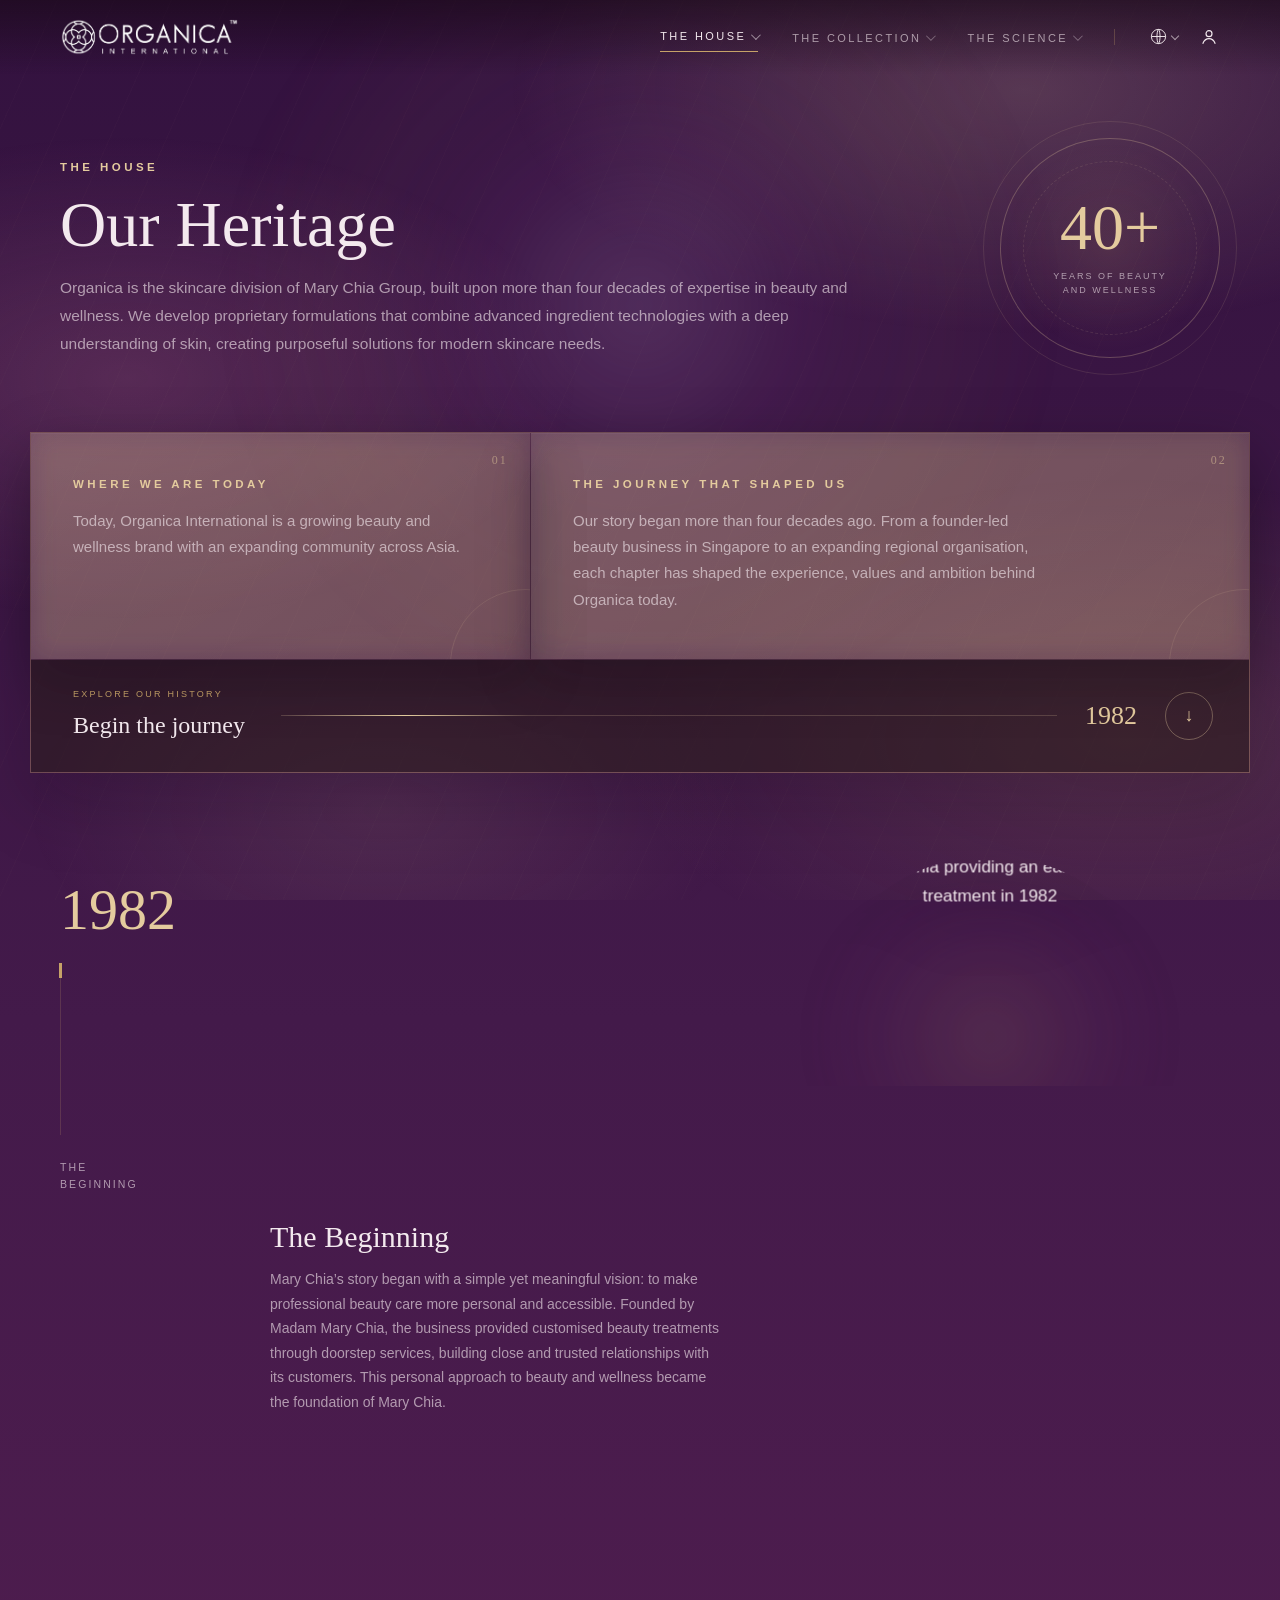
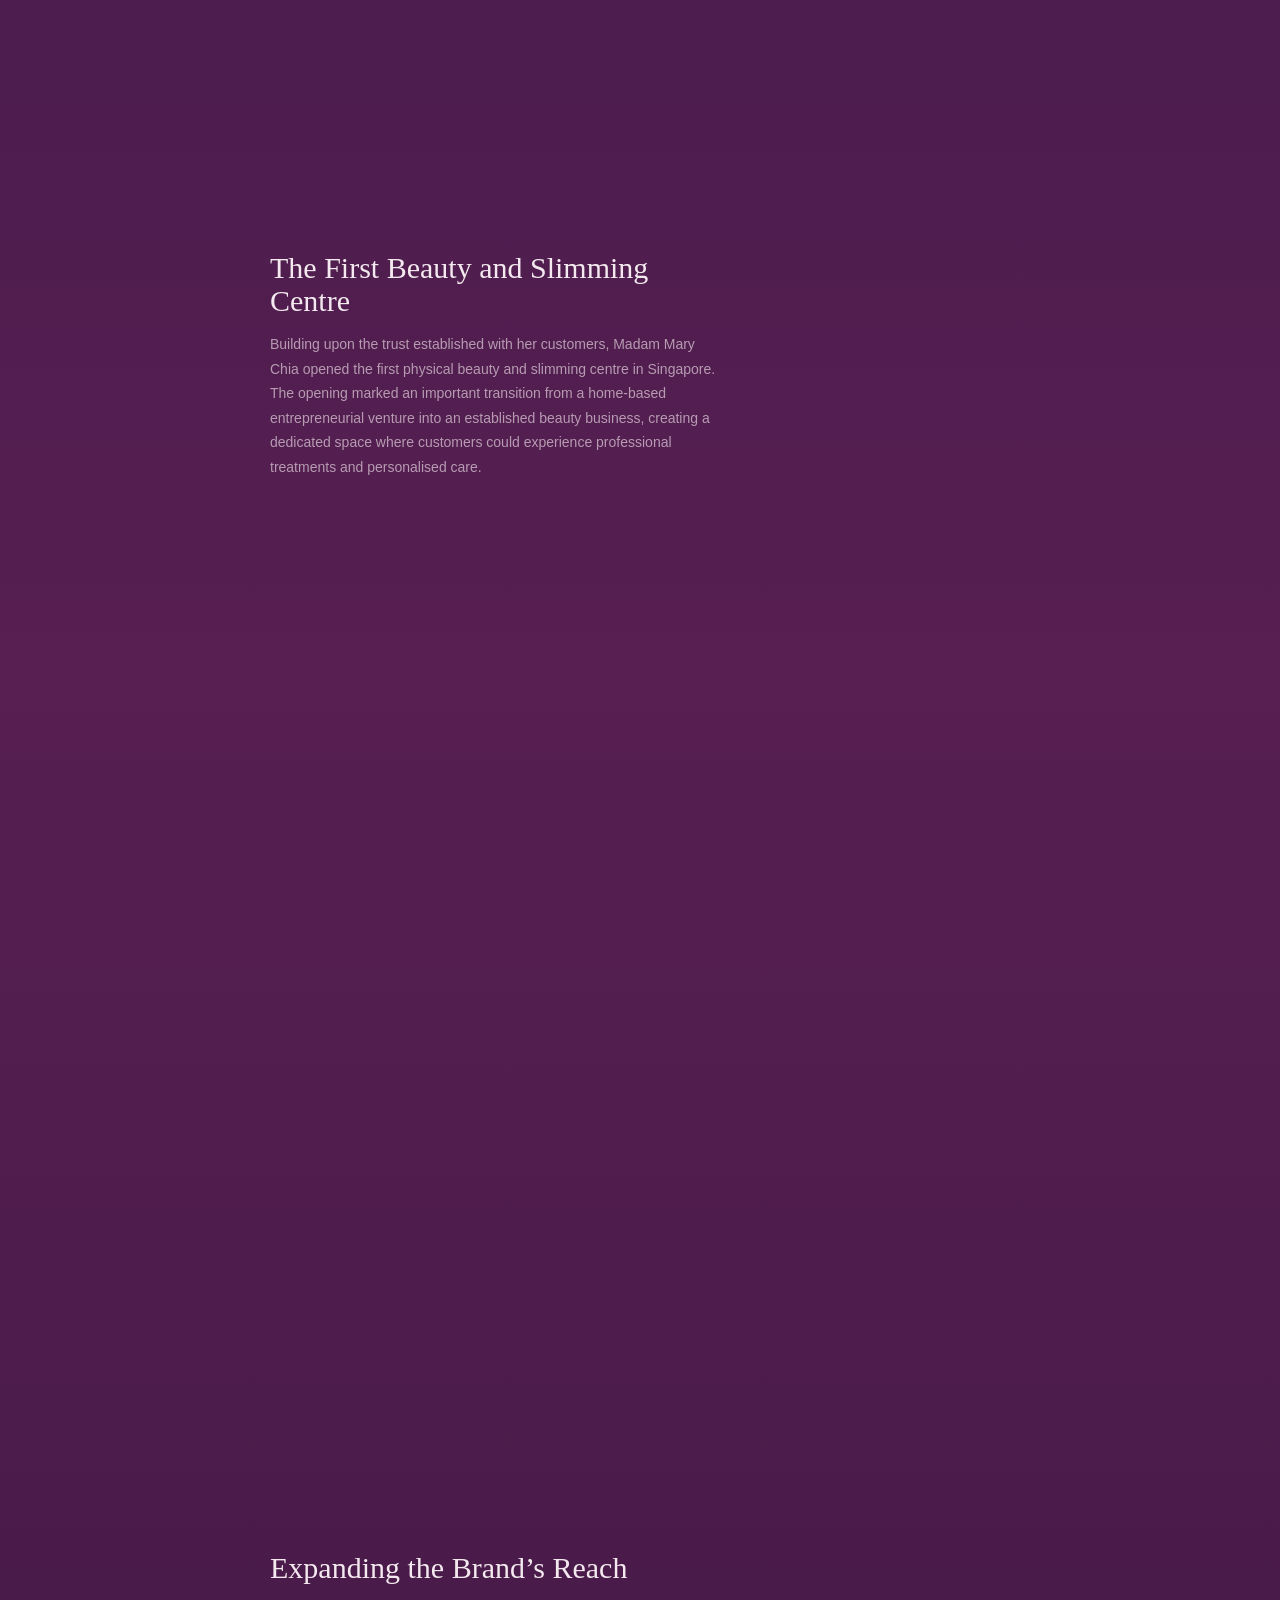
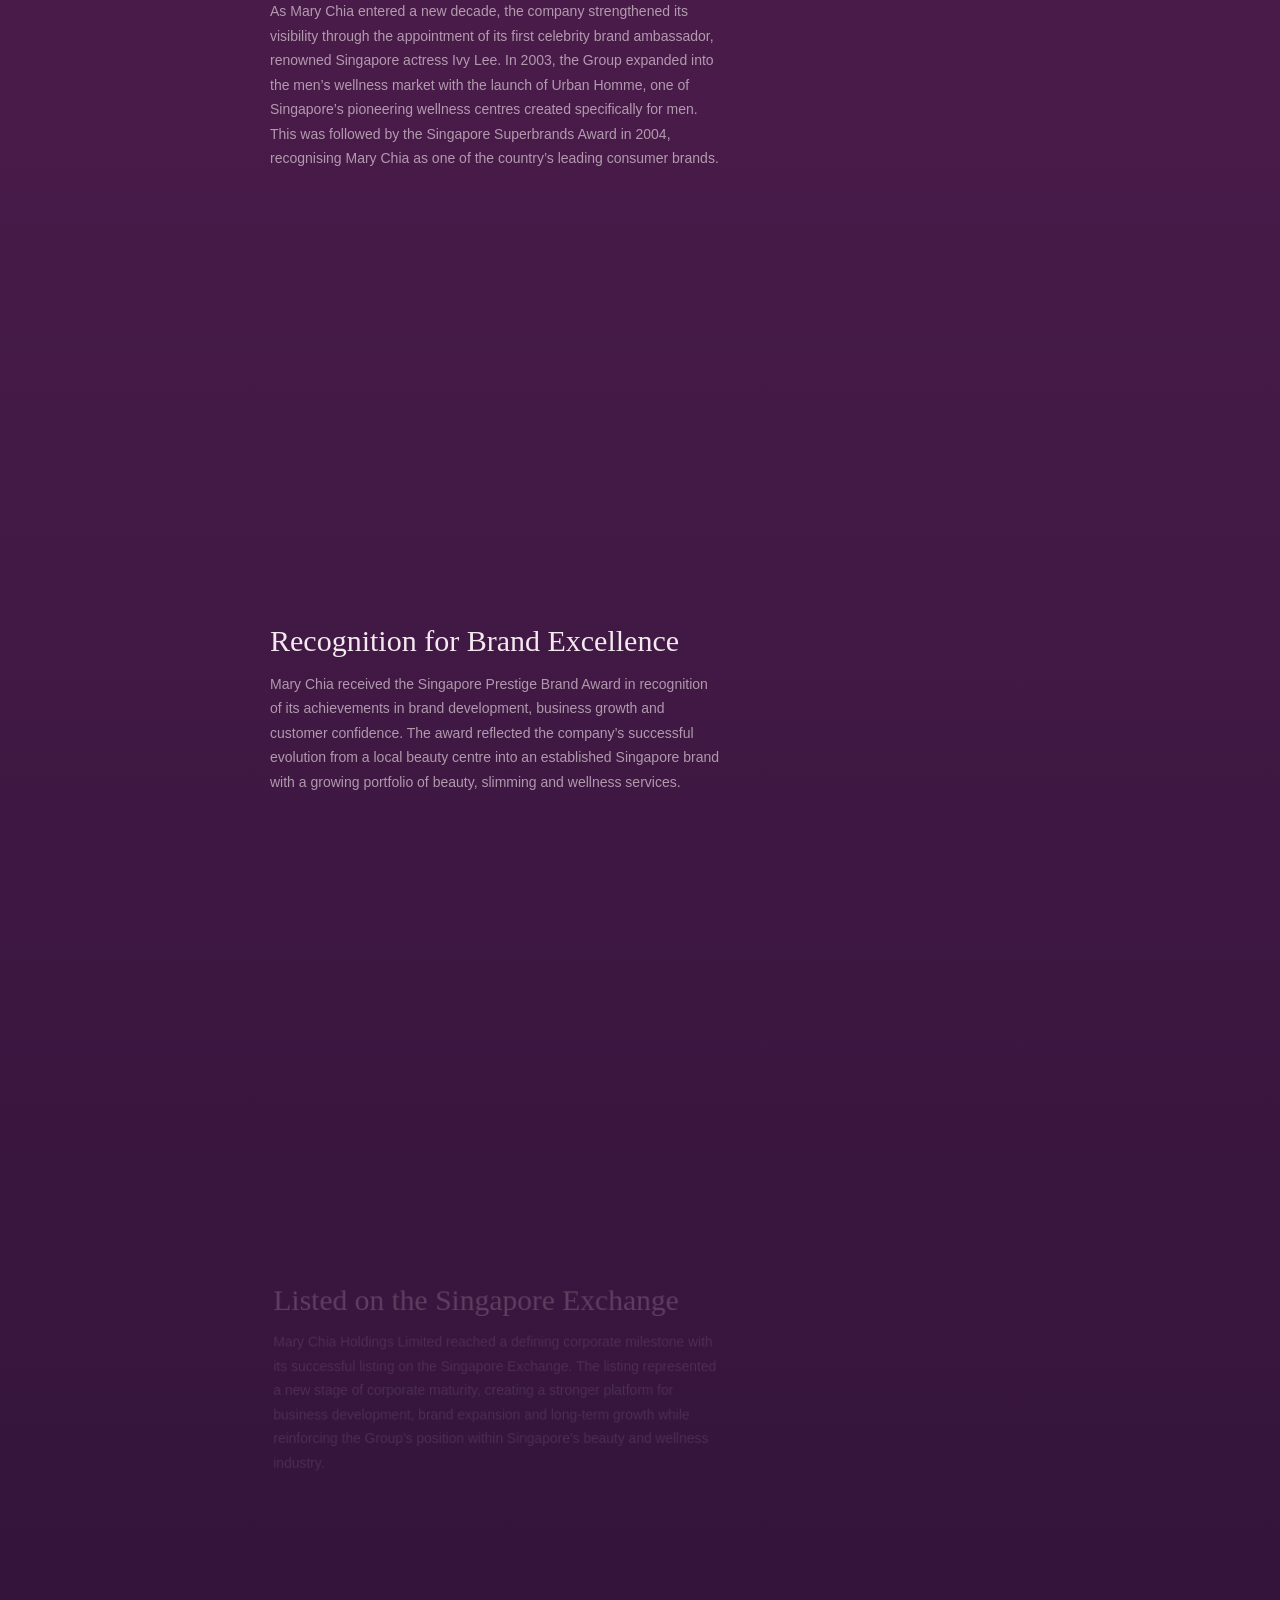
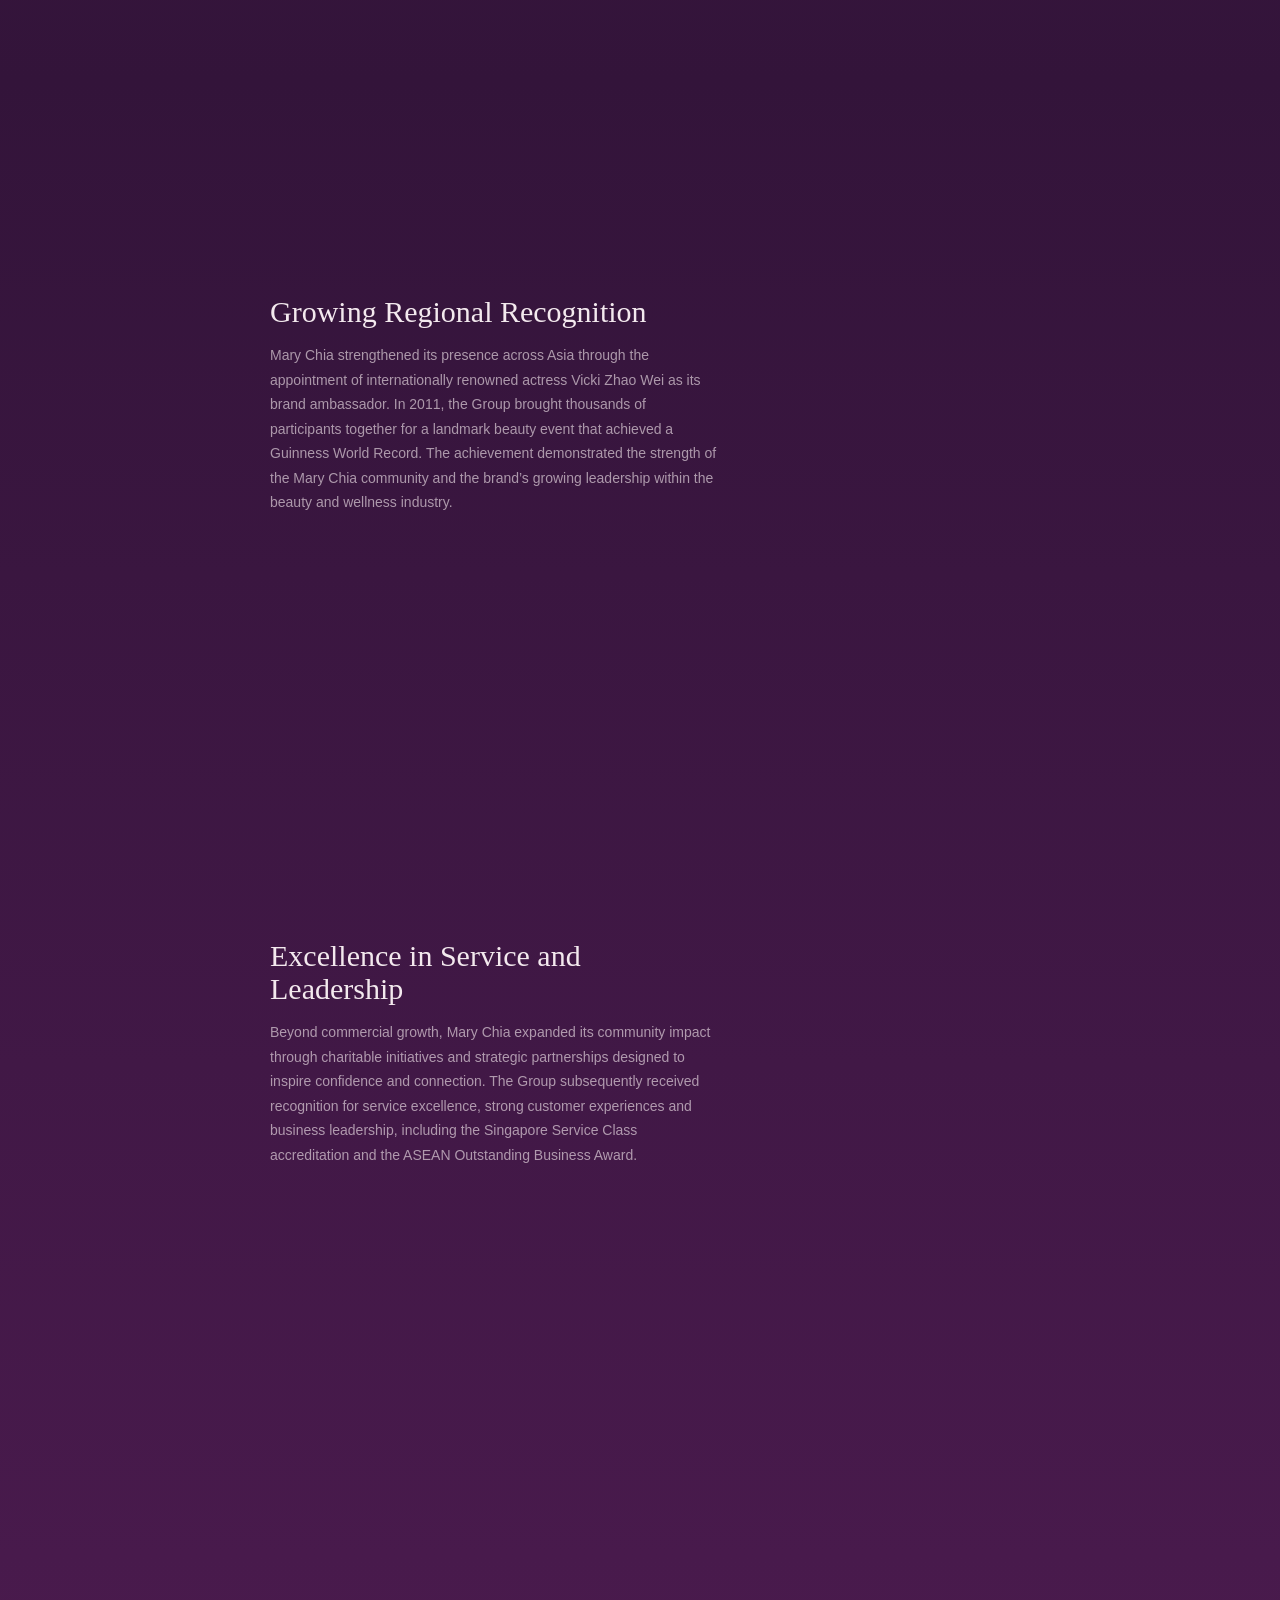
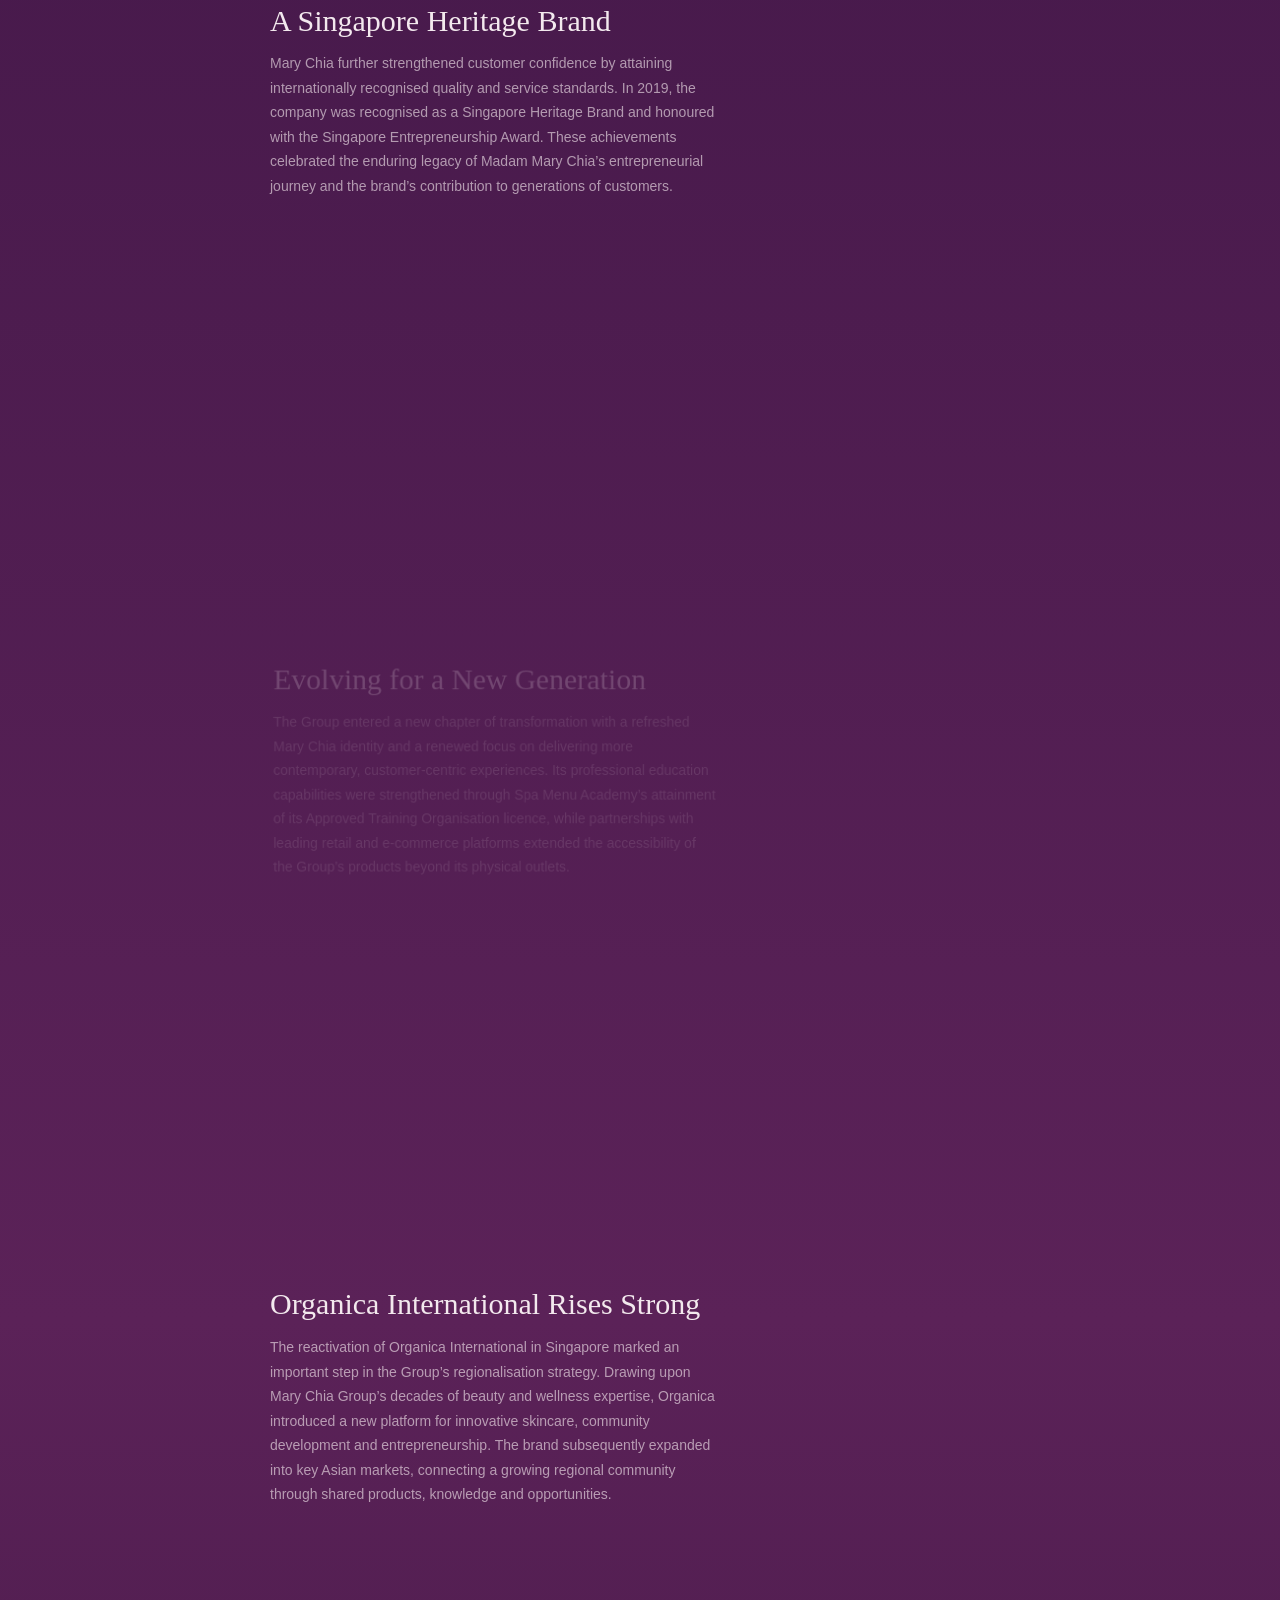
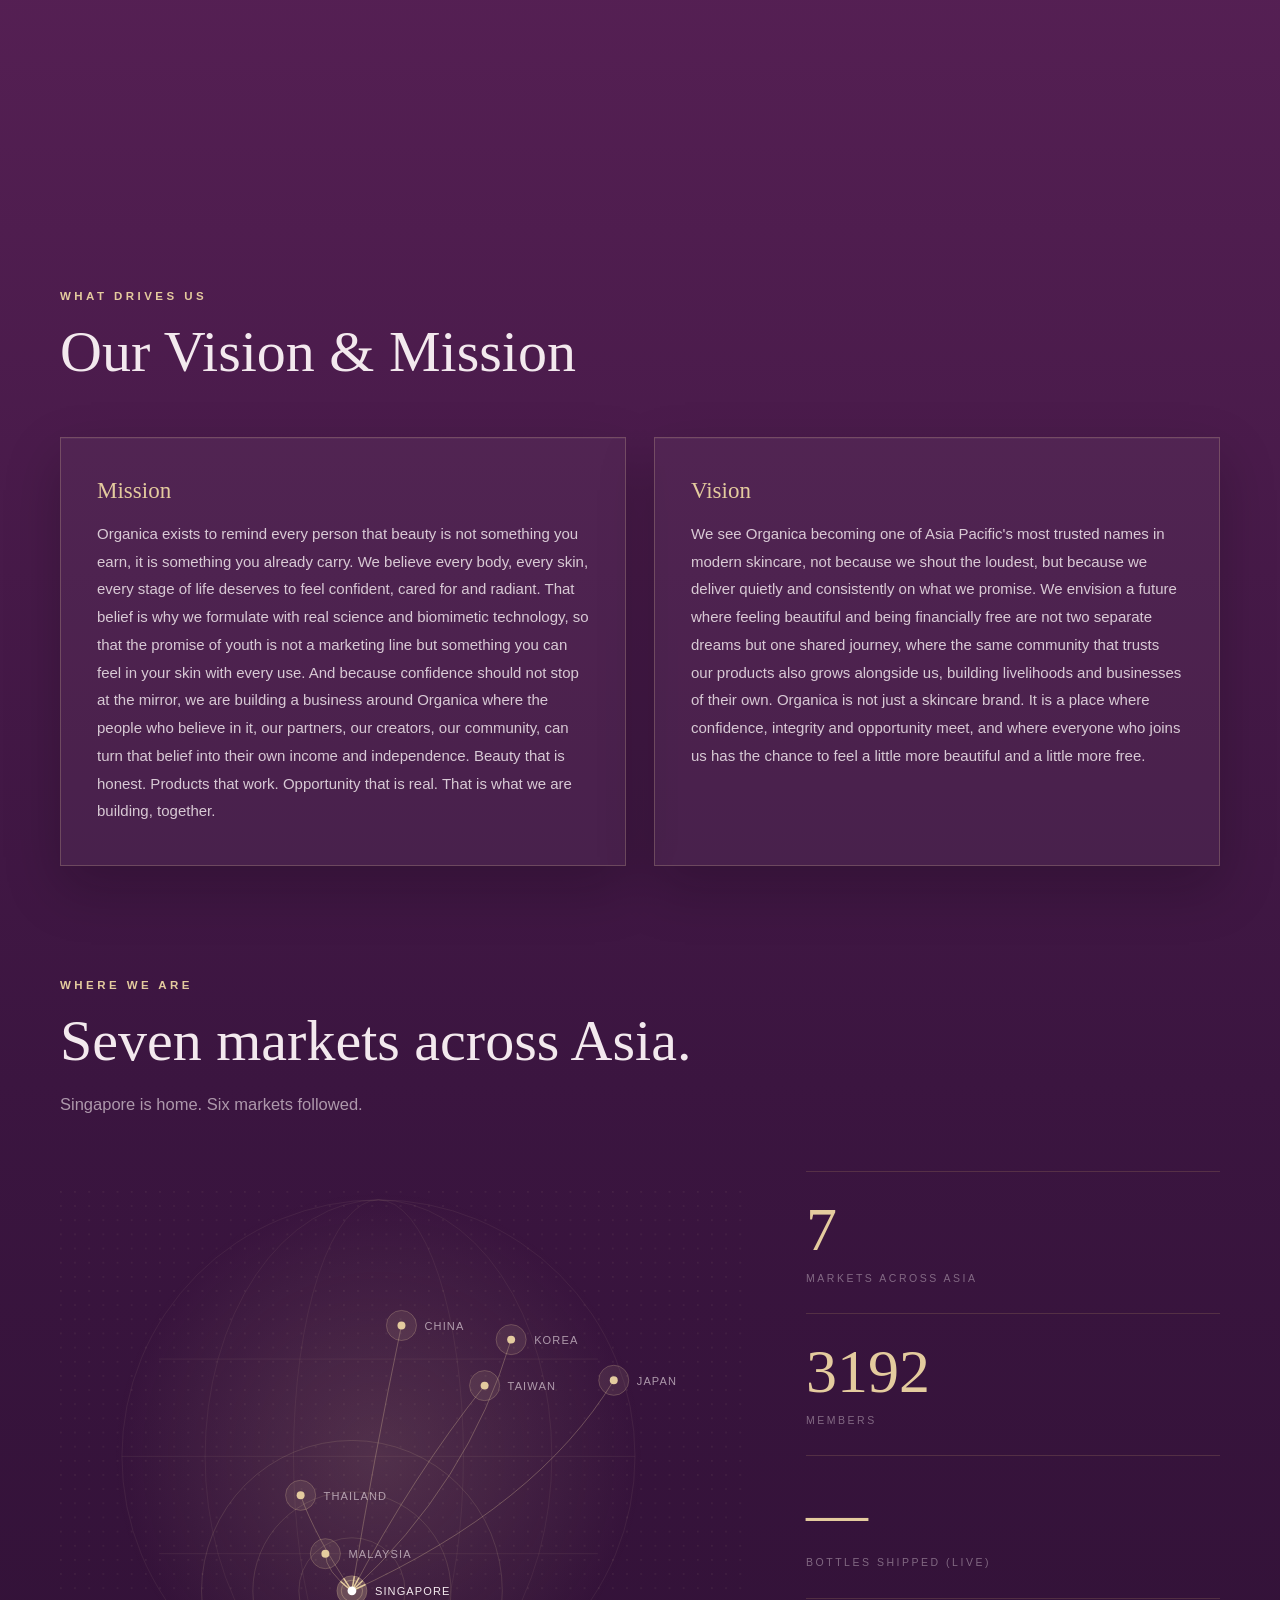
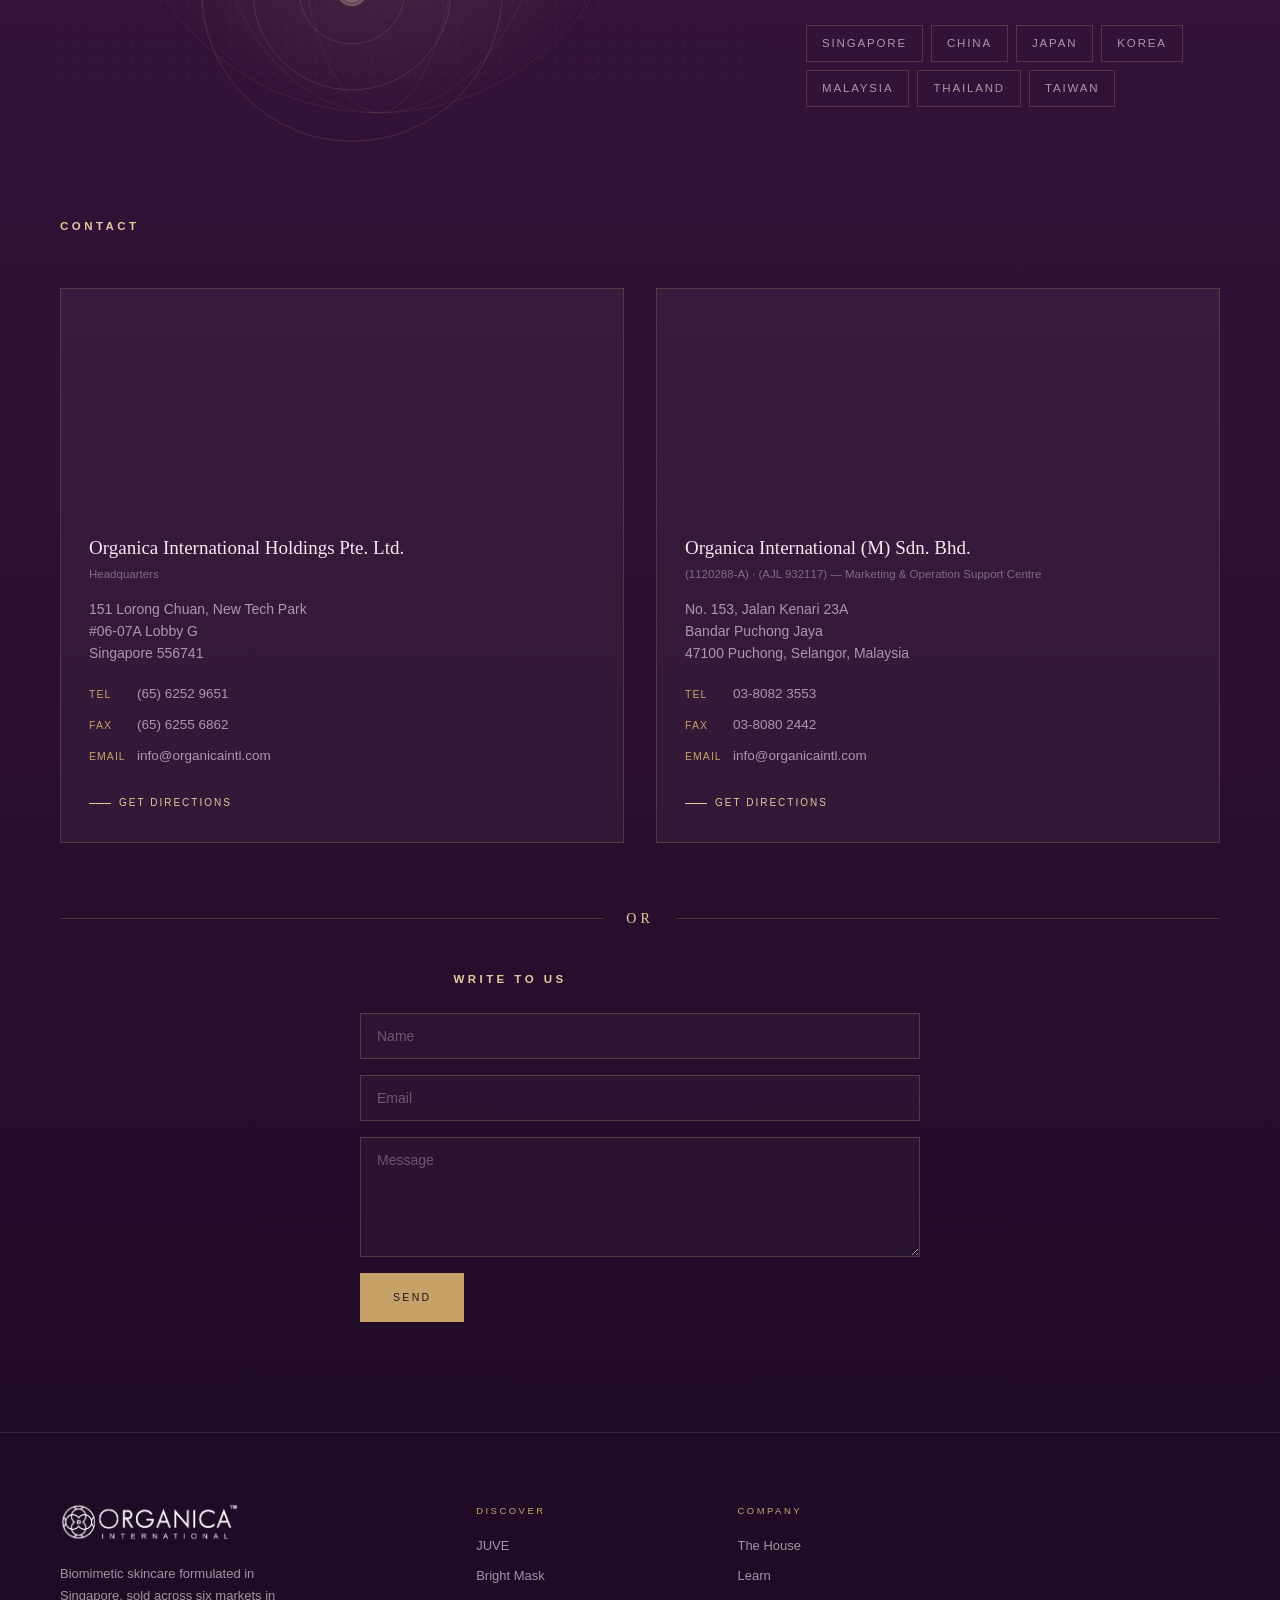
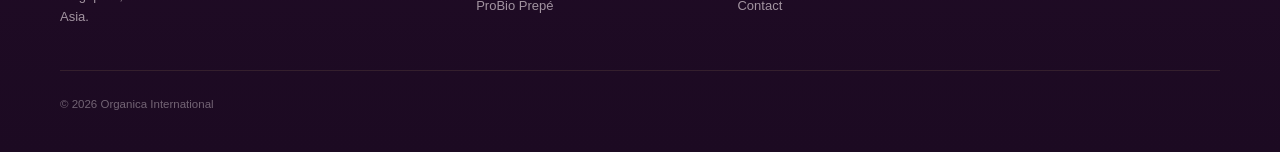
==== house.html @ f06ba0b5 "update" ====
<!DOCTYPE html>
<html lang="en">
<head>
<meta charset="utf-8">
<meta name="viewport" content="width=device-width, initial-scale=1">
<title>The House — Organica International</title>
<link rel="stylesheet" href="assets/css/style.css?v=28">
</head>
<body class="house-page">
<header id="hdr">
  <div class="wrap nav">
    <a class="mark" href="index.html"><img src="assets/images/brand/logo.png" alt="Organica International"></a>
    <div class="navright">
      <div class="navlink">
        <a href="index.html" class="active" data-i="nav_house">The House<span class="car"></span></a>
        <div class="navdrop">
          <a href="house.html#story" data-i="d_story">Our Story</a>
          <a href="house.html#contact" data-i="d_contact">Contact</a>
        </div>
      </div>
      <div class="navlink">
        <a href="shop.html" data-i="nav_collection">The Collection<span class="car"></span></a>
        <div class="navdrop">
          <a href="product-juve.html">JUVE</a>
          <a href="product-mask.html">Bright Mask</a>
          <a href="product-prepe.html">ProBio Prepé</a>
        </div>
      </div>
      <div class="navlink">
        <a href="learn.html" data-i="nav_science">The Science<span class="car"></span></a>
        <div class="navdrop">
          <a href="learn.html#blog" data-i="d_blog">Blog Posts</a>
          <a href="learn.html#videos" data-i="d_videos">Videos</a>
        </div>
      </div>
      <span class="navsep"></span>
      <div class="navicons">
        <div class="lang" id="lang">
          <button class="lang-btn" onclick="event.stopPropagation();document.getElementById('lang').classList.toggle('open')" aria-label="Language">
            <svg viewBox="0 0 24 24" width="19" height="19" stroke="currentColor" stroke-width="1.2" fill="none"><circle cx="12" cy="12" r="9"/><path d="M3 12h18M12 3c2.6 2.7 2.6 15.3 0 18M12 3c-2.6 2.7-2.6 15.3 0 18"/></svg>
            <span class="car"></span>
          </button>
          <div class="langmenu">
            <button onclick="setLang('en')" data-l="en">English</button>
            <button onclick="setLang('zh')" data-l="zh">中文</button>
            <button onclick="setLang('th')" data-l="th">ไทย</button>
            <button onclick="setLang('ko')" data-l="ko">한국어</button>
            <button onclick="setLang('ja')" data-l="ja">日本語</button>
          </div>
        </div>
        <button class="icon-btn" onclick="openAcct('signin')" aria-label="Account" data-i-title="nav_account">
          <svg viewBox="0 0 24 24"><circle cx="12" cy="8" r="3.6"/><path d="M4.5 20c1.6-4 5-6 7.5-6s5.9 2 7.5 6"/></svg>
        </button>
        <button class="burger" onclick="document.getElementById('drawer').classList.toggle('open')" aria-label="Menu"><i></i><i></i><i></i></button>
      </div>
    </div>
  </div>
</header>

<nav class="drawer" id="drawer" onclick="this.classList.remove('open')">
  <a href="index.html" data-i="nav_house">The House</a>
  <a href="shop.html" data-i="nav_collection">The Collection</a>
  <a class="drawer-sub" href="product-juve.html">JUVE</a>
  <a class="drawer-sub" href="product-mask.html">Bright Mask</a>
  <a class="drawer-sub" href="product-prepe.html">ProBio Prepé</a>
  <a href="learn.html" data-i="nav_science">The Science</a>
</nav>

<main>
<section class="pagehero"><div class="wrap">
  <div class="heritage-hero-copy">
    <p class="eyebrow" data-i="house_eyebrow">The House</p>
    <h1>Our Heritage</h1>
    <p class="lede">Organica is the skincare division of Mary Chia Group, built upon more than four decades of expertise in beauty and wellness. We develop proprietary formulations that combine advanced ingredient technologies with a deep understanding of skin, creating purposeful solutions for modern skincare needs.</p>
  </div>
  <div class="heritage-mark" aria-hidden="true"><strong>40+</strong><span>Years of beauty<br>and wellness</span></div>
</div></section>

<section class="storyline sci-anchor" id="story">
<div class="wrap heritage-intro">
  <div class="heritage-summary heritage-summary-now">
    <span class="heritage-summary-n">01</span>
    <p class="eyebrow">Where We Are Today</p>
    <p>Today, Organica International is a growing beauty and wellness brand with an expanding community across Asia.</p>
  </div>
  <div class="heritage-summary heritage-summary-story">
    <span class="heritage-summary-n">02</span>
    <p class="eyebrow">The Journey That Shaped Us</p>
    <p>Our story began more than four decades ago. From a founder-led beauty business in Singapore to an expanding regional organisation, each chapter has shaped the experience, values and ambition behind Organica today.</p>
  </div>
  <a class="heritage-enter" href="#heritage-timeline" aria-label="Begin the Organica heritage timeline">
    <span class="heritage-enter-copy"><small>Explore our history</small><strong>Begin the journey</strong></span>
    <span class="heritage-enter-track" aria-hidden="true"><i></i></span>
    <span class="heritage-enter-year">1982</span>
    <span class="heritage-enter-arrow" aria-hidden="true">&#8595;</span>
  </a>
</div>
<div class="wrap storyline-grid" id="heritage-timeline">
  <div class="storyline-sticky">
    <p class="sl-year" id="sl-year">1982</p>
    <div class="sl-track"><div class="sl-progress" id="sl-progress"></div></div>
    <p class="sl-label" id="sl-label">The Beginning</p>
  </div>

  <div class="storyline-feed">
    <article class="sl-item" data-year="1982">
      <p class="sl-y-mobile">1982</p>
      <h3>The Beginning</h3>
      <p>Mary Chia’s story began with a simple yet meaningful vision: to make professional beauty care more personal and accessible. Founded by Madam Mary Chia, the business provided customised beauty treatments through doorstep services, building close and trusted relationships with its customers. This personal approach to beauty and wellness became the foundation of Mary Chia.</p>
    </article>

    <article class="sl-item" data-year="1989">
      <p class="sl-y-mobile">1989</p>
      <h3>The First Beauty and Slimming Centre</h3>
      <p>Building upon the trust established with her customers, Madam Mary Chia opened the first physical beauty and slimming centre in Singapore. The opening marked an important transition from a home-based entrepreneurial venture into an established beauty business, creating a dedicated space where customers could experience professional treatments and personalised care.</p>
    </article>

    <article class="sl-item" data-year="1994">
      <p class="sl-y-mobile">1994</p>
      <h3>Official Incorporation</h3>
      <p>Mary Chia Beauty &amp; Slimming began formally incorporating in Singapore, providing the business with a stronger corporate foundation for its next stage of development. This milestone marked the evolution of Mary Chia from a founder-led beauty centre into a professionally managed beauty and wellness company with the structure and ambition to grow.</p>
    </article>

    <article class="sl-item" data-year="2001–2004">
      <p class="sl-y-mobile">2001–2004</p>
      <h3>Expanding the Brand’s Reach</h3>
      <p>As Mary Chia entered a new decade, the company strengthened its visibility through the appointment of its first celebrity brand ambassador, renowned Singapore actress Ivy Lee. In 2003, the Group expanded into the men’s wellness market with the launch of Urban Homme, one of Singapore’s pioneering wellness centres created specifically for men. This was followed by the Singapore Superbrands Award in 2004, recognising Mary Chia as one of the country’s leading consumer brands.</p>
    </article>

    <article class="sl-item" data-year="2007">
      <p class="sl-y-mobile">2007</p>
      <h3>Recognition for Brand Excellence</h3>
      <p>Mary Chia received the Singapore Prestige Brand Award in recognition of its achievements in brand development, business growth and customer confidence. The award reflected the company’s successful evolution from a local beauty centre into an established Singapore brand with a growing portfolio of beauty, slimming and wellness services.</p>
    </article>

    <article class="sl-item" data-year="2009">
      <p class="sl-y-mobile">2009</p>
      <h3>Listed on the Singapore Exchange</h3>
      <p>Mary Chia Holdings Limited reached a defining corporate milestone with its successful listing on the Singapore Exchange. The listing represented a new stage of corporate maturity, creating a stronger platform for business development, brand expansion and long-term growth while reinforcing the Group’s position within Singapore’s beauty and wellness industry.</p>
    </article>

    <article class="sl-item" data-year="2010–2011">
      <p class="sl-y-mobile">2010–2011</p>
      <h3>Growing Regional Recognition</h3>
      <p>Mary Chia strengthened its presence across Asia through the appointment of internationally renowned actress Vicki Zhao Wei as its brand ambassador. In 2011, the Group brought thousands of participants together for a landmark beauty event that achieved a Guinness World Record. The achievement demonstrated the strength of the Mary Chia community and the brand’s growing leadership within the beauty and wellness industry.</p>
    </article>

    <article class="sl-item" data-year="2013–2016">
      <p class="sl-y-mobile">2013–2016</p>
      <h3>Excellence in Service and Leadership</h3>
      <p>Beyond commercial growth, Mary Chia expanded its community impact through charitable initiatives and strategic partnerships designed to inspire confidence and connection. The Group subsequently received recognition for service excellence, strong customer experiences and business leadership, including the Singapore Service Class accreditation and the ASEAN Outstanding Business Award.</p>
    </article>

    <article class="sl-item" data-year="2018–2019">
      <p class="sl-y-mobile">2018–2019</p>
      <h3>A Singapore Heritage Brand</h3>
      <p>Mary Chia further strengthened customer confidence by attaining internationally recognised quality and service standards. In 2019, the company was recognised as a Singapore Heritage Brand and honoured with the Singapore Entrepreneurship Award. These achievements celebrated the enduring legacy of Madam Mary Chia’s entrepreneurial journey and the brand’s contribution to generations of customers.</p>
    </article>

    <article class="sl-item" data-year="2020–2022">
      <p class="sl-y-mobile">2020–2022</p>
      <h3>Evolving for a New Generation</h3>
      <p>The Group entered a new chapter of transformation with a refreshed Mary Chia identity and a renewed focus on delivering more contemporary, customer-centric experiences. Its professional education capabilities were strengthened through Spa Menu Academy’s attainment of its Approved Training Organisation licence, while partnerships with leading retail and e-commerce platforms extended the accessibility of the Group’s products beyond its physical outlets.</p>
    </article>

    <article class="sl-item" data-year="2024–2026">
      <p class="sl-y-mobile">2024–2026</p>
      <h3>Organica International Rises Strong</h3>
      <p>The reactivation of Organica International in Singapore marked an important step in the Group’s regionalisation strategy. Drawing upon Mary Chia Group’s decades of beauty and wellness expertise, Organica introduced a new platform for innovative skincare, community development and entrepreneurship. The brand subsequently expanded into key Asian markets, connecting a growing regional community through shared products, knowledge and opportunities.</p>
    </article>
  </div>

  <div class="storyline-media">
    <div class="sl-media-item sl-media-photo sl-media-heritage on" data-year="1982"><img class="mi" src="assets/images/Our%20heritage%20image%20/1982%20%E2%80%94%20The%20Beginning.png" alt="Mary Chia providing an early beauty treatment in 1982"></div>
    <div class="sl-media-item sl-media-photo sl-media-heritage" data-year="1989"><img class="mi" src="assets/images/Our%20heritage%20image%20/1989%20%E2%80%94%20The%20First%20Beauty%20and%20Slimming%20Centre.png" alt="The first Mary Chia beauty and slimming centre in 1989"></div>
    <div class="sl-media-item sl-media-photo sl-media-heritage" data-year="1994"><img class="mi" src="assets/images/Our%20heritage%20image%20/1994%20%E2%80%94%20Official%20Incorporation.png" alt="Mary Chia team at the time of official incorporation in 1994"></div>
    <div class="sl-media-item sl-media-photo sl-media-heritage" data-year="2001–2004"><img class="mi" src="assets/images/Our%20heritage%20image%20/2001%E2%80%932004%20%E2%80%94%20Expanding%20the%20Brand%E2%80%99s%20Reach.png" alt="Mary Chia expanding its brand reach from 2001 to 2004"></div>
    <div class="sl-media-item sl-media-photo sl-media-heritage" data-year="2007"><img class="mi" src="assets/images/Our%20heritage%20image%20/2007%20%E2%80%94%20Recognition%20for%20Brand%20Excellence.png" alt="Mary Chia receiving recognition for brand excellence in 2007"></div>
    <div class="sl-media-item sl-media-photo sl-media-heritage" data-year="2009"><img class="mi" src="assets/images/Our%20heritage%20image%20/2009%20%E2%80%94%20Listed%20on%20the%20Singapore%20Exchange.png" alt="Mary Chia Holdings listing ceremony on the Singapore Exchange in 2009"></div>
    <div class="sl-media-item sl-media-photo sl-media-heritage" data-year="2010–2011"><img class="mi" src="assets/images/Our%20heritage%20image%20/2010%E2%80%932011%20%E2%80%94%20Growing%20Regional%20Recognition.png" alt="Mary Chia growing its regional recognition from 2010 to 2011"></div>
    <div class="sl-media-item sl-media-photo sl-media-heritage" data-year="2013–2016"><img class="mi" src="assets/images/Our%20heritage%20image%20/2013%E2%80%932016%20%E2%80%94%20Excellence%20in%20Service%20and%20Leadership.png" alt="Mary Chia recognised for service and leadership from 2013 to 2016"></div>
    <div class="sl-media-item sl-media-photo sl-media-heritage" data-year="2018–2019"><img class="mi" src="assets/images/Our%20heritage%20image%20/2018%E2%80%932019%20%E2%80%94%20A%20Singapore%20Heritage%20Brand.png" alt="Singapore Prestige Brand Award recognition from 2018 to 2019"></div>
    <div class="sl-media-item sl-media-photo sl-media-heritage" data-year="2020–2022"><img class="mi" src="assets/images/Our%20heritage%20image%20/2020%E2%80%932022%20%E2%80%94%20Evolving%20for%20a%20New%20Generation.png" alt="Refreshed Mary Chia identity from 2020 to 2022"></div>
    <div class="sl-media-item sl-media-photo sl-media-heritage" data-year="2024–2026"><img class="mi" src="assets/images/Our%20heritage%20image%20/2024%20-%202026%20%E2%80%94%20Organica%20International%20Rises%20Strong.png" alt="Organica International community from 2024 to 2026"></div>
  </div>
</div></section>

<section class="section" id="vision-mission" style="padding-top:0"><div class="wrap">
  <div class="shead">
    <p class="eyebrow" data-i="vm_eyebrow">What drives us</p>
    <h2 data-i="vm_h">Our Vision &amp; Mission</h2>
  </div>
  <div class="mvgrid">
    <div class="mv">
      <h3 data-i="mission_kk">Mission</h3>
      <p data-i="mission_p">Organica exists to remind every person that beauty is not something you earn, it is something you already carry. We believe every body, every skin, every stage of life deserves to feel confident, cared for and radiant. That belief is why we formulate with real science and biomimetic technology, so that the promise of youth is not a marketing line but something you can feel in your skin with every use. And because confidence should not stop at the mirror, we are building a business around Organica where the people who believe in it, our partners, our creators, our community, can turn that belief into their own income and independence. Beauty that is honest. Products that work. Opportunity that is real. That is what we are building, together.</p>
    </div>
    <div class="mv">
      <h3 data-i="vision_kk">Vision</h3>
      <p data-i="vision_p">We see Organica becoming one of Asia Pacific's most trusted names in modern skincare, not because we shout the loudest, but because we deliver quietly and consistently on what we promise. We envision a future where feeling beautiful and being financially free are not two separate dreams but one shared journey, where the same community that trusts our products also grows alongside us, building livelihoods and businesses of their own. Organica is not just a skincare brand. It is a place where confidence, integrity and opportunity meet, and where everyone who joins us has the chance to feel a little more beautiful and a little more free.</p>
    </div>
  </div>
</div></section>

<section class="section" style="padding-top:0"><div class="wrap">
  <div class="shead">
    <p class="eyebrow" data-i="where_eyebrow">Where we are</p>
    <h2 data-i="where_h">Seven markets across Asia.</h2>
    <p class="lede" data-i="where_p">Singapore is home. Six markets followed.</p>
  </div>

  <div class="mrow">
    <svg class="map" viewBox="0 0 780 560" role="img" aria-label="Organica markets across Asia">
      <defs>
        <radialGradient id="gl" cx=".5" cy=".5" r=".5"><stop offset="0" stop-color="rgba(228,203,158,.16)"/><stop offset="1" stop-color="rgba(228,203,158,0)"/></radialGradient>
        <pattern id="dg" width="16" height="16" patternUnits="userSpaceOnUse"><circle cx="1" cy="1" r=".9" fill="rgba(228,203,158,.1)"/></pattern>
      </defs>
      <circle cx="360" cy="300" r="300" fill="url(#gl)"/><rect width="780" height="560" fill="url(#dg)"/>
      <g class="mer"><ellipse cx="360" cy="300" rx="290" ry="290"/><ellipse cx="360" cy="300" rx="196" ry="290"/><ellipse cx="360" cy="300" rx="96" ry="290"/><path d="M70 300h580"/><path d="M112 190h496"/><path d="M112 410h496"/></g>
      <g class="halo"><circle cx="330" cy="452" r="60"/><circle cx="330" cy="452" r="112"/><circle cx="330" cy="452" r="170"/></g>

      <g class="rt">
        <path d="M330 452 Q 300 430 300 410"/>
        <path d="M330 452 Q 288 390 272 344"/>
        <path d="M330 452 Q 400 320 480 220"/>
        <path d="M330 452 Q 355 300 386 152"/>
        <path d="M330 452 Q 462 330 510 168"/>
        <path d="M330 452 Q 540 356 626 214"/>
      </g>
      <g class="sig">
        <path d="M330 452 Q 300 430 300 410"/>
        <path d="M330 452 Q 288 390 272 344" style="animation-delay:.75s"/>
        <path d="M330 452 Q 400 320 480 220" style="animation-delay:1.5s"/>
        <path d="M330 452 Q 355 300 386 152" style="animation-delay:2.25s"/>
        <path d="M330 452 Q 462 330 510 168" style="animation-delay:3s"/>
        <path d="M330 452 Q 540 356 626 214" style="animation-delay:3.75s"/>
      </g>

      <g class="nd hi" data-m="sg"><circle class="rg" cx="330" cy="452" r="12"/><circle class="plate" cx="330" cy="452" r="17"/><circle class="core" cx="330" cy="452" r="5"/><text x="356" y="457" data-i="m_sg">Singapore</text></g>
      <g class="nd" data-m="my"><circle class="rg" cx="300" cy="410" r="12"/><circle class="plate" cx="300" cy="410" r="17"/><circle class="core" cx="300" cy="410" r="4.5"/><text x="326" y="415" data-i="m_my">Malaysia</text></g>
      <g class="nd" data-m="th"><circle class="rg" cx="272" cy="344" r="12"/><circle class="plate" cx="272" cy="344" r="17"/><circle class="core" cx="272" cy="344" r="4.5"/><text x="298" y="349" data-i="m_th">Thailand</text></g>
      <g class="nd" data-m="tw"><circle class="rg" cx="480" cy="220" r="12"/><circle class="plate" cx="480" cy="220" r="17"/><circle class="core" cx="480" cy="220" r="4.5"/><text x="506" y="225" data-i="m_tw">Taiwan</text></g>
      <g class="nd" data-m="cn"><circle class="rg" cx="386" cy="152" r="12"/><circle class="plate" cx="386" cy="152" r="17"/><circle class="core" cx="386" cy="152" r="4.5"/><text x="412" y="157" data-i="m_cn">China</text></g>
      <g class="nd" data-m="kr"><circle class="rg" cx="510" cy="168" r="12"/><circle class="plate" cx="510" cy="168" r="17"/><circle class="core" cx="510" cy="168" r="4.5"/><text x="536" y="173" data-i="m_kr">Korea</text></g>
      <g class="nd" data-m="jp"><circle class="rg" cx="626" cy="214" r="12"/><circle class="plate" cx="626" cy="214" r="17"/><circle class="core" cx="626" cy="214" r="4.5"/><text x="652" y="219" data-i="m_jp">Japan</text></g>
    </svg>

    <div>
      <div class="stats">
        <div class="st"><p class="v" data-count="7">0</p><p class="k" data-i="stat_markets">Markets across Asia</p></div>
        <div class="st"><p class="v"><span data-count="3192">0</span></p><p class="k" data-i="stat_members">Members</p></div>
        <div class="st"><p class="v"><span id="bottlesShipped" data-live-value>&mdash;</span></p><p class="k">Bottles shipped (live)</p></div>
      </div>
      <ul class="mlist" id="mlist">
        <li data-m="sg" data-i="m_sg">Singapore</li>
        <li data-m="cn" data-i="m_cn">China</li>
        <li data-m="jp" data-i="m_jp">Japan</li>
        <li data-m="kr" data-i="m_kr">Korea</li>
        <li data-m="my" data-i="m_my">Malaysia</li>
        <li data-m="th" data-i="m_th">Thailand</li>
        <li data-m="tw" data-i="m_tw">Taiwan</li>
      </ul>
    </div>
  </div>
</div></section>


<section class="section sci-anchor" id="contact" style="padding-top:0"><div class="wrap">
  <div class="shead">
    <p class="eyebrow" data-i="ct_eyebrow">Contact</p>
  </div>

  <div class="office-grid">
    <div class="office">
      <iframe class="map" src="https://www.google.com/maps?q=151%20Lorong%20Chuan%2C%20New%20Tech%20Park%20%2306-07A%20Lobby%20G%2C%20Singapore%20556741&output=embed" loading="lazy" referrerpolicy="no-referrer-when-downgrade" title="Organica International Holdings, Singapore"></iframe>
      <div class="body">
        <h3>Organica International Holdings Pte. Ltd.</h3>
        <p class="reg" data-i="ct_hq">Headquarters</p>
        <p class="addr">151 Lorong Chuan, New Tech Park<br>#06-07A Lobby G<br>Singapore 556741</p>
        <div class="rows">
          <div><span class="k">Tel</span><a href="tel:+6562529651">(65) 6252 9651</a></div>
          <div><span class="k">Fax</span><span>(65) 6255 6862</span></div>
          <div><span class="k">Email</span><a href="mailto:info@organicaintl.com">info@organicaintl.com</a></div>
        </div>
        <a class="dir" href="https://www.google.com/maps/search/?api=1&query=151%20Lorong%20Chuan%2C%20New%20Tech%20Park%20%2306-07A%20Lobby%20G%2C%20Singapore%20556741" target="_blank" rel="noopener"><span class="dl"></span><span data-i="ct_dir">Get directions</span></a>
      </div>
    </div>

    <div class="office">
      <iframe class="map" src="https://www.google.com/maps?q=No.%20153%2C%20Jalan%20Kenari%2023A%2C%20Bandar%20Puchong%20Jaya%2C%2047100%20Puchong%2C%20Selangor%2C%20Malaysia&output=embed" loading="lazy" referrerpolicy="no-referrer-when-downgrade" title="Organica International Malaysia, Puchong"></iframe>
      <div class="body">
        <h3>Organica International (M) Sdn. Bhd.</h3>
        <p class="reg">(1120288-A) &middot; (AJL 932117) &mdash; <span data-i="ct_my">Marketing &amp; Operation Support Centre</span></p>
        <p class="addr">No. 153, Jalan Kenari 23A<br>Bandar Puchong Jaya<br>47100 Puchong, Selangor, Malaysia</p>
        <div class="rows">
          <div><span class="k">Tel</span><a href="tel:0380823553">03-8082 3553</a></div>
          <div><span class="k">Fax</span><span>03-8080 2442</span></div>
          <div><span class="k">Email</span><a href="mailto:info@organicaintl.com">info@organicaintl.com</a></div>
        </div>
        <a class="dir" href="https://www.google.com/maps/search/?api=1&query=No.%20153%2C%20Jalan%20Kenari%2023A%2C%20Bandar%20Puchong%20Jaya%2C%2047100%20Puchong%2C%20Selangor%2C%20Malaysia" target="_blank" rel="noopener"><span class="dl"></span><span data-i="ct_dir">Get directions</span></a>
      </div>
    </div>
  </div>

  <div class="ct-divider"><span class="ln"></span><span class="word">Or</span><span class="ln"></span></div>
  <div class="shead" style="text-align:center;margin-bottom:24px">
    <p class="eyebrow" data-i="ct_form_eyebrow">Write to us</p>
  </div>
  <div class="contact-grid" style="grid-template-columns:1fr;justify-items:center">
    <form class="cform" style="max-width:560px;width:100%" onsubmit="return false">
      <input type="text" placeholder="Name">
      <input type="email" placeholder="Email">
      <textarea placeholder="Message"></textarea>
      <button class="btn btn-solid" style="align-self:flex-start" data-i="ct_f_send">Send</button>
    </form>
  </div>
</div></section>
</main>
<footer>
  <div class="wrap">
    <div class="fgrid">
      <div>
        <a class="mark footer-mark" href="index.html"><img src="assets/images/brand/logo.png" alt="Organica International"></a>
        <p style="margin-top:16px;max-width:34ch" data-i="footer_desc">Biomimetic skincare formulated in Singapore, sold across six markets in Asia.</p>
      </div>
      <div><h4 data-i="f_shop">Discover</h4><ul>
        <li><a href="product-juve.html">JUVE</a></li>
        <li><a href="product-mask.html">Bright Mask</a></li>
        <li><a href="product-prepe.html">ProBio Prepé</a></li></ul></div>
      <div><h4 data-i="f_company">Company</h4><ul>
        <li><a href="house.html" data-i="nav_house">The House</a></li>
        <li><a href="learn.html" data-i="nav_learn">Learn</a></li>
        <li></li>
        <li><a href="house.html#contact" data-i="f_contact">Contact</a></li></ul></div>
    </div>
    <div class="fbase">
      <span data-i="footer_copyright">© 2026 Organica International</span>
    </div>
  </div>
</footer>

<div class="scrim" id="scrim" onclick="closeAcct()"></div>
<aside class="acct" id="acct" role="dialog" aria-label="Account">
  <div class="atop">
    <p class="eyebrow" data-i="nav_account">Account</p>
    <button onclick="closeAcct()" aria-label="Close" style="font-size:21px">×</button>
  </div>
  <p class="gate" id="gatemsg"></p>
  <div class="atabs" id="atabs">
    <button class="on" onclick="atab('signin')" data-i="a_signin">Sign in</button>
    <button onclick="atab('create')" data-i="a_create">Create account</button>
  </div>
  <div class="abody">
    <div id="v-signin">
      <div class="field"><label data-i="a_email">Email</label><input type="email" placeholder="you@email.com"></div>
      <div class="field"><label data-i="a_pw">Password</label><input type="password" placeholder="••••••••"></div>
      <button class="btn btn-solid" onclick="atab('member')" data-i="a_signin">Sign in</button>
      <p class="helper"><a href="#" data-i="a_forgot">Reset your password</a></p>
      <div class="divider" data-i="or">or</div>
      <p class="helper" data-i="a_guest">You can also check out as a guest. We will create an account for you on the confirmation page, with your order already in it.</p>
    </div>
    <div id="v-create" class="hidden">
      <div class="field"><label data-i="a_name">Name</label><input placeholder="Full name"></div>
      <div class="field"><label data-i="a_email">Email</label><input type="email" placeholder="you@email.com"></div>
      <div class="field"><label data-i="a_pw">Password</label><input type="password" placeholder="At least 8 characters"></div>
      <button class="btn btn-solid" onclick="atab('member')" data-i="a_create">Create account</button>
      <p class="helper" data-i="a_createnote">An account saves your delivery details, tracks your course, and holds the credit earned on every order.</p>
    </div>
    <div id="v-member" class="hidden">
      <p class="eyebrow" data-i="a_signedin">Signed in</p>
      <h3 style="margin:8px 0 24px;font-size:26px">Fei</h3>
      <div class="bals">
        <div class="bal"><p class="k" data-i="a_credit">Store credit</p><p class="v">&mdash;</p><p class="s" data-i="a_credit_s">Applied at checkout</p></div>
        <div class="bal"><p class="k" data-i="a_referrals">Referrals</p><p class="v">&mdash;</p><p class="s" data-i="a_referrals_s">Credit earned</p></div>
      </div>
      <p class="eyebrow" style="margin-bottom:4px" data-i="a_current">Current course</p>
      <div class="arow"><strong>JUVE</strong><span>&mdash;</span></div>
      <div class="arow"><strong data-i="a_next">Next delivery</strong><span data-i="not_scheduled">Not scheduled</span></div>
      <div class="arow"><strong data-i="a_orders">Order history</strong><span>&mdash;</span></div>
      <div class="arow"><strong data-i="a_addr">Delivery address</strong><span data-i="edit">Edit</span></div>
      <button class="btn btn-ghost" style="margin-top:24px;width:100%" onclick="atab('signin')" data-i="a_signout">Sign out</button>
    </div>
  </div>
</aside>

<script src="assets/js/app.js?v=19"></script>
</body>
</html>
---- assets/css/style.css ----
:root{
  --gold:#C6A268; --gold-lt:#E4CB9E; --gold-dim:rgba(198,162,104,.3);
  --rose:#B4738D; --txt:#F3E9EE; --txt-dim:rgba(243,233,238,.62); --txt-fade:rgba(243,233,238,.4);
  --glass:rgba(255,255,255,.045); --glass-hi:rgba(255,255,255,.08);
  --display:"Didot","Bodoni MT","Playfair Display",Georgia,serif;
  --body:"Helvetica Neue",Helvetica,Arial,sans-serif;
  --nav:74px;
}
*{box-sizing:border-box;margin:0;padding:0}
html{scroll-behavior:smooth;background:#1B0916}
body{
  font-family:var(--body);font-size:16px;line-height:1.65;color:var(--txt);
  -webkit-font-smoothing:antialiased;overflow-x:hidden;
  background:linear-gradient(180deg,
    #33123F 0%, #431A4A 9%, #571F52 20%, #451A47 31%,
    #33143A 43%, #481A4C 56%, #5B2258 68%, #3B1540 80%,
    #2A0F30 91%, #1C0A22 100%);
  background-attachment:scroll;
}
body::before{content:"";position:fixed;inset:0;z-index:0;pointer-events:none;
  background:
    radial-gradient(65% 44% at 80% 10%,rgba(228,203,158,.2),transparent 62%),
    radial-gradient(55% 42% at 10% 42%,rgba(196,120,150,.22),transparent 64%),
    radial-gradient(60% 44% at 88% 82%,rgba(198,162,104,.16),transparent 66%),
    radial-gradient(40% 30% at 30% 90%,rgba(228,203,158,.1),transparent 70%)}
body::after{content:"";position:fixed;inset:0;z-index:0;pointer-events:none;opacity:.5;
  background:repeating-linear-gradient(114deg,rgba(228,203,158,.035) 0 1px,transparent 1px 52px)}
main,header,footer,.overlay,.acct,.scrim{position:relative;z-index:1}
a{color:inherit;text-decoration:none}
button{font:inherit;cursor:pointer;border:0;background:none;color:inherit}
:focus-visible{outline:2px solid var(--gold);outline-offset:3px}
h1,h2,h3{font-family:var(--display);font-weight:400;line-height:1.12}
h2{font-size:clamp(32px,4.8vw,58px)}
.wrap{max-width:1220px;margin:0 auto;padding:0 30px}
.eyebrow{font-size:11.5px;letter-spacing:.3em;text-transform:uppercase;color:var(--gold-lt);font-weight:600}
.lede{font-size:16.5px;line-height:1.75;color:var(--txt-dim);max-width:56ch}
.section{padding:110px 0;position:relative;z-index:1}
.shead{max-width:900px;margin-bottom:52px}
.shead h2{margin:14px 0 16px}
.ph{border:1px dashed rgba(198,162,104,.7);padding:2px 8px;font-size:11px;color:var(--gold-lt);display:inline-block;background:rgba(198,162,104,.08);letter-spacing:.04em}
.btn{display:inline-block;padding:15px 32px;font-size:10.5px;letter-spacing:.22em;text-transform:uppercase;border:1px solid var(--gold);transition:.3s;text-align:center;white-space:nowrap}
.btn-solid{background:var(--gold);color:#25101F;border-color:var(--gold)}
.btn-solid:hover{background:var(--gold-lt);border-color:var(--gold-lt)}
.btn-ghost{color:var(--gold-lt);border-color:var(--gold-dim)}
.btn-ghost:hover{background:rgba(198,162,104,.12);border-color:var(--gold)}

/* ================== NAV ================== */
header{position:fixed;inset:0 0 auto 0;z-index:70;transition:background .35s,box-shadow .35s,backdrop-filter .35s}
header::before{content:"";position:absolute;inset:0;background:linear-gradient(rgba(20,7,16,.55),transparent);transition:opacity .35s;pointer-events:none}
header.solid{background:rgba(30,11,24,.86);backdrop-filter:blur(18px);box-shadow:0 1px 0 rgba(198,162,104,.18)}
header.solid::before{opacity:0}
.nav{display:flex;align-items:center;height:var(--nav);position:relative;z-index:2}
.mark{font-family:var(--display);font-size:18px;letter-spacing:.24em;color:var(--txt);white-space:nowrap;margin-right:auto}
.mark small{display:block;font-family:var(--body);font-size:7.5px;letter-spacing:.36em;color:var(--txt-fade);margin-top:3px}
.mark img{display:block;height:38px;width:auto}
.navright{display:flex;align-items:center;gap:34px}
.navright a,.navright>button{font-size:11px;letter-spacing:.22em;text-transform:uppercase;color:var(--txt-dim);transition:color .25s;white-space:nowrap}
.navright a:hover,.navright>button:hover{color:var(--txt)}
.navsep{width:1px;height:16px;background:rgba(198,162,104,.28)}
.cart{display:flex;align-items:center;gap:8px}
.cart .n{display:grid;place-items:center;min-width:17px;height:17px;border-radius:9px;background:var(--gold);color:#25101F;font-size:10px;letter-spacing:0;padding:0 5px}
.globe{display:grid;place-items:center;width:20px;height:20px}
.globe svg{width:17px;height:17px;stroke:currentColor;fill:none;stroke-width:1.1}
.lang{position:relative;display:flex;align-items:center}
.langmenu{position:absolute;top:calc(100% + 16px);right:0;background:rgba(38,15,30,.97);backdrop-filter:blur(18px);border:1px solid rgba(198,162,104,.25);min-width:158px;padding:6px 0;opacity:0;visibility:hidden;transform:translateY(-6px);transition:.22s;box-shadow:0 18px 46px rgba(0,0,0,.45)}
.lang.open .langmenu{opacity:1;visibility:visible;transform:none}
.langmenu button{display:block;width:100%;text-align:left;padding:10px 18px;font-size:13px;letter-spacing:.03em;text-transform:none;color:var(--txt-dim)}
.langmenu button:hover{background:rgba(198,162,104,.12);color:var(--txt)}
.langmenu button[aria-current="true"]{color:var(--gold-lt)}
.burger{display:none;flex-direction:column;gap:4px;width:22px}
.burger i{height:1px;background:currentColor}
.drawer{position:fixed;inset:var(--nav) 0 auto 0;background:rgba(30,11,24,.97);backdrop-filter:blur(18px);border-bottom:1px solid rgba(198,162,104,.2);transform:translateY(-130%);transition:transform .4s cubic-bezier(.22,1,.36,1);z-index:65;padding:10px 30px 24px}
.drawer.open{transform:none}
.drawer a{display:block;padding:16px 0;font-size:12px;letter-spacing:.22em;text-transform:uppercase;border-bottom:1px solid rgba(198,162,104,.16);color:var(--txt-dim)}
.drawer a.drawer-sub{padding:10px 0 10px 18px;font-size:10px;letter-spacing:.14em;color:var(--gold-lt);border-bottom-color:rgba(198,162,104,.1)}

/* ================== HERO CAROUSEL ================== */
.hero{position:relative;min-height:92svh;padding-top:var(--nav);overflow:hidden}
.slides{position:relative;min-height:calc(92svh - var(--nav))}
.slide{position:absolute;inset:0;opacity:0;visibility:hidden;transition:opacity .9s ease,visibility .9s;display:flex;align-items:center}
.slide.on{opacity:1;visibility:visible}
.sgrid{display:grid;grid-template-columns:1.02fr .98fr;gap:30px;align-items:center;width:100%}
.scopy{padding:40px 0 90px}
.slide h1{font-size:clamp(32px,4.2vw,54px);margin:20px 0 24px}
.scta{display:flex;gap:12px;flex-wrap:wrap;margin-top:36px}
.smeta{margin-top:46px;display:flex;gap:30px;flex-wrap:wrap;font-size:10.5px;letter-spacing:.18em;text-transform:uppercase;color:rgba(228,203,158,.66)}
.stage{position:relative;display:grid;place-items:center;padding:20px 0}
.stage::before{content:"";position:absolute;width:74%;aspect-ratio:1;border-radius:50%;background:radial-gradient(rgba(228,203,158,.24),transparent 68%)}
.hbottle{position:relative;height:min(80svh,720px);width:auto;filter:drop-shadow(0 40px 70px rgba(12,4,10,.66));animation:float 7s ease-in-out infinite}
@keyframes float{0%,100%{transform:translateY(0)}50%{transform:translateY(-16px)}}
.slot{width:100%;aspect-ratio:4/3;border:1px dashed rgba(198,162,104,.5);display:grid;place-items:center;gap:10px;text-align:center;padding:30px;background:rgba(198,162,104,.05)}
.slide-media{overflow:hidden;align-items:flex-start;padding-top:142px}
.slide-media .simg{width:100%;height:auto;display:block;animation:pulse 6s ease-in-out infinite}
.slide-banner{align-items:stretch;padding-top:0;background:#1a081c}
.slide-banner .simg{width:100%;height:100%;max-height:none;object-fit:cover;object-position:center;animation:none}
@keyframes pulse{0%,100%{transform:scale(1)}50%{transform:scale(1.03)}}
.dots{position:absolute;bottom:22px;left:50%;transform:translateX(-50%);display:flex;gap:12px;z-index:4}
.dots button{width:34px;height:2px;background:rgba(243,233,238,.24);transition:.3s;position:relative}
.dots button.on{background:var(--gold)}
.arrows{position:absolute;bottom:18px;right:30px;display:flex;gap:8px;z-index:4}
.arrows button{width:42px;height:42px;border:1px solid var(--gold-dim);display:grid;place-items:center;transition:.25s;color:var(--gold-lt)}
.arrows button:hover{background:rgba(198,162,104,.14);border-color:var(--gold)}

/* Landing hero artwork
   The supplied campaign banner is the visual layer. The real site controls remain
   above it so links, translations, keyboard focus and analytics keep working. */
.home-page #hdr{
  background:linear-gradient(180deg,rgba(28,8,26,.96),rgba(38,12,36,.88));
  -webkit-backdrop-filter:blur(12px);
  backdrop-filter:blur(12px)
}
.hero-art-slide{overflow:hidden}
.hero-art-bg{
  position:absolute;
  top:0;
  left:0;
  width:100%;
  height:100%;
  display:block;
  object-fit:cover;
  object-position:center center
}
.hero-art-slide .sgrid{
  position:relative;
  z-index:2;
  width:100%
}
.hero-art-slide .stage{display:none}
.hero-art-slide .scopy{
  position:relative;
  padding:40px 0 90px;
  text-shadow:0 2px 18px rgba(18,4,16,.42)
}

@media(max-width:700px){
  .hero-art-slide .hero-art-bg{
    top:0;
    height:100%;
    object-position:62% center;
    filter:brightness(.58) saturate(.9)
  }
  .hero-art-slide:after{
    content:"";
    position:absolute;
    inset:0;
    z-index:1;
    pointer-events:none;
    background:linear-gradient(180deg,rgba(20,5,18,.12) 20%,rgba(20,5,18,.78) 76%,rgba(20,5,18,.92))
  }
  .hero-art-slide .sgrid{
    height:100%;
    padding:42px 18px 54px;
    display:flex;
    align-items:flex-end
  }
  .hero-art-slide .scopy{
    position:relative;
    z-index:2;
    width:100%;
    padding:22px 18px;
    background:rgba(29,8,27,.58);
    border:1px solid rgba(225,199,167,.24);
    -webkit-backdrop-filter:blur(14px);
    backdrop-filter:blur(14px);
    box-shadow:0 20px 50px rgba(12,3,11,.34)
  }
  .hero-art-slide .scopy>:not(.scta){visibility:visible}
  .hero-art-slide .scopy .eyebrow{margin-bottom:10px}
  .hero-art-slide .scopy h1{margin:0 0 14px;font-size:clamp(31px,9vw,44px)}
  .hero-art-slide .scopy .lede{margin:0;font-size:13px;line-height:1.65}
  .hero-art-slide .scta{
    position:static;
    display:grid;
    grid-template-columns:1fr;
    gap:10px;
    margin-top:20px
  }
  .hero-art-slide .scta .btn,
  .hero-art-slide .scta .btn:first-child,
  .hero-art-slide .scta .btn:last-child{
    width:100%;
    min-height:48px;
    height:auto;
    padding:12px 18px;
    font-size:10px
  }
  .hero-art-slide .smeta{display:none}
}

/* ================== HOUSE ================== */
.pillars{display:grid;grid-template-columns:repeat(3,1fr);gap:1px;background:rgba(198,162,104,.2);border:1px solid rgba(198,162,104,.2);margin-top:14px}
.pil{background:rgba(30,12,24,.4);backdrop-filter:blur(6px);padding:38px 30px;transition:.35s}
.pil:hover{background:rgba(198,162,104,.09)}
.pil .n{font-family:var(--display);font-size:12px;letter-spacing:.3em;color:var(--gold);display:block;margin-bottom:20px}
.pil h3{font-size:21px;margin-bottom:9px}
.pil p{font-size:14px;color:var(--txt-dim)}

/* ================== COLLECTION ================== */
.cgrid{display:grid;grid-template-columns:1.3fr 1fr 1fr;gap:22px}
.pcard{position:relative;border:1px solid rgba(198,162,104,.22);background:var(--glass);backdrop-filter:blur(8px);overflow:hidden;cursor:pointer;transition:.4s;display:flex;flex-direction:column;text-align:left}
.pcard:hover{border-color:var(--gold);background:var(--glass-hi);transform:translateY(-6px)}
.pcard .art{position:relative;flex:1;min-height:300px;display:grid;place-items:center;overflow:hidden}
.pcard .art::before{content:"";position:absolute;width:60%;aspect-ratio:1;border-radius:50%;background:radial-gradient(rgba(228,203,158,.2),transparent 68%);transition:.5s}
.pcard:hover .art::before{transform:scale(1.2)}
.pcard .art img{position:relative;height:230px;filter:drop-shadow(0 22px 38px rgba(10,3,8,.6));transition:transform .55s cubic-bezier(.22,1,.36,1)}
.pcard:hover .art img{transform:translateY(-10px) scale(1.05)}
.pcard .art .card-photo{position:absolute;inset:0;width:100%;height:100%;object-fit:cover;filter:none;transition:transform .55s cubic-bezier(.22,1,.36,1)}
.pcard:hover .art .card-photo{transform:scale(1.05)}
.pcard .art svg{position:relative;width:150px;height:150px;transition:transform .55s cubic-bezier(.22,1,.36,1)}
.pcard:hover .art svg{transform:translateY(-10px) scale(1.05)}
.pcard.hero-item{grid-row:span 1}
.pcard.hero-item .art img{height:330px}
.pbody{padding:26px 28px 28px;border-top:1px solid rgba(198,162,104,.16)}
.pkind{font-size:9.5px;letter-spacing:.26em;text-transform:uppercase;color:var(--gold);margin-bottom:10px}
.pbody h3{font-size:26px;margin-bottom:8px}
.pbody p{font-size:13.5px;color:var(--txt-dim)}
.popen{margin-top:20px;display:flex;align-items:center;gap:10px;font-size:10px;letter-spacing:.22em;text-transform:uppercase;color:var(--gold-lt)}
.popen span{width:26px;height:1px;background:var(--gold);transition:.35s}
.pcard:hover .popen span{width:44px}

/* ================== PRODUCT OVERLAY ================== */
.overlay{position:fixed;inset:0;z-index:96;background:linear-gradient(160deg,#2A0E22,#170710);
  transform:translateY(100%);transition:transform .55s cubic-bezier(.22,1,.36,1);overflow-y:auto}
.overlay.on{transform:none}
.ovtop{position:sticky;top:0;z-index:5;display:flex;justify-content:space-between;align-items:center;
  padding:20px 30px;background:rgba(23,7,16,.8);backdrop-filter:blur(16px);border-bottom:1px solid rgba(198,162,104,.18)}
.ovtop .eyebrow{color:var(--gold)}
.ovclose{width:40px;height:40px;border:1px solid var(--gold-dim);display:grid;place-items:center;font-size:20px;color:var(--gold-lt);transition:.25s}
.ovclose:hover{background:rgba(198,162,104,.14)}
.ovgrid{display:grid;grid-template-columns:.95fr 1.05fr;gap:56px;align-items:start;padding:52px 0 90px}
.ovstage{position:sticky;top:120px;display:grid;place-items:center;padding:20px 0}
.ovstage::before{content:"";position:absolute;width:62%;aspect-ratio:1;border-radius:50%;background:radial-gradient(rgba(228,203,158,.22),transparent 68%)}
.ovstage img{position:relative;height:min(58svh,520px);filter:drop-shadow(0 34px 56px rgba(8,2,7,.66));animation:float 8s ease-in-out infinite}
.ovstage svg.illo{position:relative;width:min(46svh,360px);height:auto}
.ovhead h2{font-size:clamp(34px,4.6vw,58px);margin-bottom:14px}
.ovhead .sub{color:var(--txt-dim);max-width:50ch;margin-bottom:30px}
.tabs{display:flex;gap:28px;border-bottom:1px solid rgba(198,162,104,.2);margin-bottom:32px;overflow-x:auto}
.tabs button{padding:0 0 14px;font-size:10.5px;letter-spacing:.22em;text-transform:uppercase;color:var(--txt-fade);border-bottom:1px solid transparent;margin-bottom:-1px;white-space:nowrap;transition:.25s}
.tabs button.on{color:var(--gold-lt);border-bottom-color:var(--gold)}
.tp{display:none;animation:fade .45s ease}
.tp.on{display:block}
@keyframes fade{from{opacity:0;transform:translateY(8px)}to{opacity:1;transform:none}}
.tp p{color:var(--txt-dim);max-width:56ch;margin-bottom:16px}
.tp .note{font-size:13px;color:var(--txt-fade);border-left:1px solid var(--gold-dim);padding-left:16px;margin-top:22px}
/* actives */
.hexes{display:flex;flex-wrap:wrap;gap:10px;margin-bottom:28px}
.hexch{display:flex;align-items:center;gap:11px;padding:11px 18px 11px 12px;border:1px solid rgba(198,162,104,.24);background:rgba(255,255,255,.03);transition:.3s;font-size:13px;color:var(--txt-dim)}
.hexch i{width:26px;height:29px;display:grid;place-items:center;background:rgba(198,162,104,.18);clip-path:polygon(50% 0,100% 25%,100% 75%,50% 100%,0 75%,0 25%);transition:.3s}
.hexch i svg{width:14px;height:14px;stroke:var(--gold-lt);fill:none;stroke-width:1.3}
.hexch:hover{border-color:var(--gold);color:var(--txt)}
.hexch.sel{background:rgba(198,162,104,.16);border-color:var(--gold);color:var(--txt)}
.hexch.sel i{background:var(--gold)}
.hexch.sel i svg{stroke:#25101F}
.adet{border:1px solid rgba(198,162,104,.22);background:rgba(255,255,255,.03);padding:28px 30px;min-height:150px}
.adet .k{font-size:9.5px;letter-spacing:.28em;text-transform:uppercase;color:var(--gold);margin-bottom:11px}
.adet h4{font-family:var(--display);font-weight:400;font-size:25px;margin-bottom:9px}
.adet p{margin-bottom:0}
.adet .inci{margin-top:14px;font-size:12px;color:var(--txt-fade);letter-spacing:.05em}
/* ritual steps */
.steps{counter-reset:s;list-style:none}
.steps li{counter-increment:s;position:relative;padding:0 0 26px 56px;border-left:1px solid rgba(198,162,104,.22);margin-left:16px}
.steps li:last-child{border-left-color:transparent;padding-bottom:0}
.steps li::before{content:counter(s,decimal-leading-zero);position:absolute;left:-16px;top:-2px;width:32px;height:32px;
  display:grid;place-items:center;background:rgba(198,162,104,.16);border:1px solid var(--gold-dim);border-radius:50%;
  font-family:var(--display);font-size:12px;color:var(--gold-lt)}
.steps h4{font-family:var(--display);font-weight:400;font-size:20px;margin-bottom:5px}
.steps p{font-size:14px;margin-bottom:0}
/* course */
.courses{display:grid;gap:14px;margin-bottom:26px}
.crs{display:flex;justify-content:space-between;align-items:center;gap:20px;padding:22px 24px;border:1px solid rgba(198,162,104,.24);background:rgba(255,255,255,.03);cursor:pointer;transition:.3s;text-align:left}
.crs:hover{border-color:var(--gold)}
.crs.sel{border-color:var(--gold);background:rgba(198,162,104,.14)}
.crs .nm{font-family:var(--display);font-size:24px;display:block}
.crs .sm{font-size:12px;color:var(--txt-fade);letter-spacing:.14em;text-transform:uppercase;margin-top:4px;display:block}
.crs .pr{font-family:var(--display);font-size:28px;white-space:nowrap}
.ovbuy{display:flex;gap:12px;flex-wrap:wrap;align-items:center;margin-top:6px}
.ovbuy .fine{font-size:12px;color:var(--txt-fade)}

/* ================== MARKETS ================== */
.mrow{display:grid;grid-template-columns:1.25fr .75fr;gap:56px;align-items:center}
.map{width:100%;height:auto;overflow:visible}
.map .mer{stroke:rgba(228,203,158,.12);stroke-width:.7;fill:none}
.map .halo{stroke:rgba(228,203,158,.2);stroke-width:.8;fill:none}
.map .rt{stroke:rgba(228,203,158,.35);stroke-width:1;fill:none}
.map .sig{stroke:var(--gold-lt);stroke-width:1.6;fill:none;stroke-linecap:round;stroke-dasharray:16 460;animation:travel 4.5s linear infinite}
@keyframes travel{from{stroke-dashoffset:476}to{stroke-dashoffset:0}}
.nd{cursor:pointer}
.nd .rg{fill:none;stroke:rgba(228,203,158,.4);stroke-width:1;opacity:0;transform-origin:center}
.nd.hi .rg,.nd:hover .rg{opacity:1;animation:ripple 2.6s ease-out infinite}
@keyframes ripple{0%{transform:scale(.4);opacity:.7}100%{transform:scale(2.4);opacity:0}}
.nd .core{fill:var(--gold-lt);transition:.3s}
.nd .plate{fill:rgba(228,203,158,.1);stroke:rgba(228,203,158,.28);transition:.3s}
.nd text{font-family:var(--body);font-size:12.5px;fill:var(--txt-dim);letter-spacing:.1em;text-transform:uppercase;transition:.3s}
.nd.hi .plate,.nd:hover .plate{fill:rgba(228,203,158,.26)}
.nd.hi text,.nd:hover text{fill:var(--txt)}
.nd.hi .core,.nd:hover .core{fill:#fff}
.stats{display:grid;gap:0}
.st{padding:26px 0;border-bottom:1px solid rgba(198,162,104,.2)}
.st:first-child{border-top:1px solid rgba(198,162,104,.2)}
.st .v{font-family:var(--display);font-size:clamp(42px,5vw,62px);line-height:1;color:var(--gold-lt)}
.st .k{font-size:10.5px;letter-spacing:.24em;text-transform:uppercase;color:var(--txt-fade);margin-top:10px}
.mlist{list-style:none;margin-top:26px;display:flex;flex-wrap:wrap;gap:8px}
.mlist li{padding:8px 15px;border:1px solid rgba(198,162,104,.24);font-size:11.5px;letter-spacing:.16em;text-transform:uppercase;color:var(--txt-dim);cursor:pointer;transition:.28s}
.mlist li:hover,.mlist li.hi{border-color:var(--gold);color:var(--txt);background:rgba(198,162,104,.12)}

/* ================== FOOTER ================== */
footer{padding:70px 0 38px;font-size:13px;color:var(--txt-dim);border-top:1px solid rgba(198,162,104,.16)}
.footer-mark{display:inline-block}
.footer-mark img{height:38px;width:auto;display:block}
.fgrid{display:grid;grid-template-columns:1.7fr repeat(3,1fr);gap:40px;padding-bottom:42px;border-bottom:1px solid rgba(198,162,104,.14)}
footer h4{font-size:9.5px;letter-spacing:.26em;text-transform:uppercase;color:var(--gold);margin-bottom:16px;font-weight:400}
footer li{list-style:none;margin-bottom:9px}
footer li a:hover{color:var(--gold-lt)}
.fbase{display:flex;justify-content:space-between;gap:18px;padding-top:24px;font-size:11.5px;color:var(--txt-fade);flex-wrap:wrap}

/* ================== ACCOUNT ================== */
.scrim{position:fixed;inset:0;background:rgba(15,5,12,.6);backdrop-filter:blur(4px);opacity:0;pointer-events:none;transition:.35s;z-index:98}
.scrim.on{opacity:1;pointer-events:auto}
.acct{position:fixed;top:0;right:0;height:100%;width:min(430px,100%);z-index:99;overflow-y:auto;
  background:linear-gradient(170deg,#33112A,#1B0916);border-left:1px solid rgba(198,162,104,.2);
  transform:translateX(100%);transition:transform .45s cubic-bezier(.22,1,.36,1)}
.acct.on{transform:none}
.atop{padding:24px 30px;border-bottom:1px solid rgba(198,162,104,.18);display:flex;justify-content:space-between;align-items:center}
.gate{margin:0;padding:16px 30px;background:rgba(198,162,104,.12);border-bottom:1px solid rgba(198,162,104,.2);font-size:13.5px;color:var(--gold-lt);display:none}
.gate.on{display:block}
.atabs{display:flex;border-bottom:1px solid rgba(198,162,104,.18)}
.atabs button{flex:1;padding:16px 0;font-size:10.5px;letter-spacing:.2em;text-transform:uppercase;color:var(--txt-fade);border-bottom:1px solid transparent}
.atabs button.on{color:var(--gold-lt);border-bottom-color:var(--gold)}
.abody{padding:32px 30px 46px}
.field{margin-bottom:18px}
.field label{display:block;font-size:9.5px;letter-spacing:.22em;text-transform:uppercase;color:var(--txt-fade);margin-bottom:8px}
.field input{width:100%;padding:13px 14px;border:1px solid rgba(198,162,104,.28);background:rgba(255,255,255,.04);font-size:15px;font-family:var(--body);color:var(--txt)}
.field input::placeholder{color:rgba(243,233,238,.28)}
.field input:focus{outline:none;border-color:var(--gold)}
.abody .btn{width:100%;margin-top:6px}
.helper{font-size:12.5px;color:var(--txt-dim);margin-top:16px;line-height:1.6}
.helper a{color:var(--gold-lt);border-bottom:1px solid var(--gold-dim)}
.divider{display:flex;align-items:center;gap:12px;margin:26px 0;font-size:9.5px;letter-spacing:.24em;text-transform:uppercase;color:var(--txt-fade)}
.divider::before,.divider::after{content:"";flex:1;height:1px;background:rgba(198,162,104,.2)}
.bals{display:grid;grid-template-columns:1fr 1fr;gap:12px;margin-bottom:24px}
.bal{border:1px solid rgba(198,162,104,.24);padding:18px;background:rgba(255,255,255,.03)}
.bal .k{font-size:9.5px;letter-spacing:.22em;text-transform:uppercase;color:var(--gold);margin-bottom:9px}
.bal .v{font-family:var(--display);font-size:26px}
.bal .s{font-size:11.5px;color:var(--txt-fade);margin-top:3px}
.arow{display:flex;justify-content:space-between;padding:14px 0;border-bottom:1px solid rgba(198,162,104,.16);font-size:13.5px}
.arow span{color:var(--txt-fade)}
.hidden{display:none!important}

/* ================== RESPONSIVE ================== */
@media(max-width:1040px){
  .navright a{display:none}
  .navright{gap:20px}
  .burger{display:flex}
  .sgrid{grid-template-columns:1fr;gap:0}
  .stage{order:-1;padding:26px 0 0}
  .hbottle{height:40svh}
  .scopy{padding:20px 0 100px}
  .pillars{grid-template-columns:1fr}
  .cgrid{grid-template-columns:1fr}
  .pcard .art{min-height:250px}
  .pcard.hero-item .art img{height:270px}
  .ovgrid{grid-template-columns:1fr;gap:32px;padding:34px 0 70px}
  .ovstage{position:static;padding:0}
  .ovstage img{height:34svh}
  .mrow{grid-template-columns:1fr;gap:36px}
  .fgrid{grid-template-columns:1fr 1fr}
}
@media(max-width:560px){
  .arrows{display:none}
  .crs{flex-direction:column;align-items:flex-start;gap:10px}
}
@media(prefers-reduced-motion:reduce){*{animation:none!important;transition:none!important}html{scroll-behavior:auto}}

/* ============ additions for multi-page structure ============ */
.navright a.active{color:var(--txt)}
.navright a.active{border-bottom:1px solid var(--gold);padding-bottom:5px}

/* home teasers */
.teasers{display:grid;grid-template-columns:repeat(4,1fr);gap:20px;margin-top:14px}
.teaser{border:1px solid rgba(198,162,104,.22);background:var(--glass);backdrop-filter:blur(8px);padding:30px 26px;transition:.35s;display:flex;flex-direction:column;text-align:left}
.teaser:hover{border-color:var(--gold);background:var(--glass-hi);transform:translateY(-5px)}
.teaser .n{font-family:var(--display);font-size:12px;letter-spacing:.28em;color:var(--gold);margin-bottom:16px}
.teaser h3{font-size:19px;margin-bottom:9px}
.teaser p{font-size:13px;color:var(--txt-dim);flex:1;margin-bottom:16px}
.teaser .go{font-size:9.5px;letter-spacing:.22em;text-transform:uppercase;color:var(--gold-lt);display:flex;align-items:center;gap:8px}
.teaser .go span{width:20px;height:1px;background:var(--gold);transition:.3s}
.teaser:hover .go span{width:34px}

/* learn page */
.lgrid{display:grid;grid-template-columns:repeat(3,1fr);gap:22px}
.lcard{border:1px solid rgba(198,162,104,.22);background:var(--glass);padding:0;overflow:hidden;transition:.35s}
.lcard:hover{border-color:var(--gold);transform:translateY(-5px)}
.lcard .top{aspect-ratio:16/10;background:linear-gradient(150deg,rgba(198,162,104,.18),rgba(198,162,104,.05));display:grid;place-items:center}
.lcard .top svg{width:56px;height:56px;stroke:var(--gold-lt);fill:none;stroke-width:1}
.lcard .b{padding:22px 24px 26px}
.lcard .kk{font-size:9.5px;letter-spacing:.24em;text-transform:uppercase;color:var(--gold);margin-bottom:9px}
.lcard h3{font-size:19px;margin-bottom:8px}
.lcard p{font-size:13px;color:var(--txt-dim)}
.ilib{display:grid;grid-template-columns:repeat(3,1fr);gap:16px;margin-top:10px}
.ilibcard{border:1px solid rgba(198,162,104,.2);padding:22px 22px 20px;background:rgba(255,255,255,.03)}
.ilibcard .kk{font-size:9px;letter-spacing:.22em;text-transform:uppercase;color:var(--gold);margin-bottom:8px}
.ilibcard h4{font-family:var(--display);font-weight:400;font-size:19px;margin-bottom:7px}
.ilibcard p{font-size:12.5px;color:var(--txt-dim);margin-bottom:8px}
.ilibcard .inci{font-size:11px;color:var(--txt-fade)}

/* page hero (non-home pages) */
.pagehero{padding:calc(var(--nav) + 64px) 0 20px}
.pagehero .eyebrow{margin-bottom:12px}
.pagehero h1{font-size:clamp(36px,5.6vw,64px);margin-bottom:14px;max-width:20ch;text-wrap:balance}

@media(max-width:1040px){
  .teasers{grid-template-columns:1fr 1fr}
  .lgrid{grid-template-columns:1fr}
  .ilib{grid-template-columns:1fr}
}
@media(max-width:640px){ .teasers{grid-template-columns:1fr} }

/* ================= HOUSE — STORYLINE ================= */
.house-page .pagehero{padding-bottom:74px;overflow:hidden}
.house-page .pagehero .wrap{display:grid;grid-template-columns:minmax(0,1fr) 240px;gap:56px;align-items:end;position:relative}
.heritage-hero-copy{max-width:820px}
.house-page .pagehero .lede{max-width:none;font-size:15.5px;line-height:1.8}
.heritage-mark{justify-self:end;width:220px;aspect-ratio:1;border:1px solid rgba(228,203,158,.28);border-radius:50%;display:flex;flex-direction:column;align-items:center;justify-content:center;text-align:center;position:relative;background:radial-gradient(circle,rgba(198,162,104,.12),transparent 68%)}
.heritage-mark::before,.heritage-mark::after{content:"";position:absolute;border:1px solid rgba(228,203,158,.12);border-radius:50%;inset:-18px}
.heritage-mark::after{inset:22px;border-style:dashed;animation:heritageRing 24s linear infinite}
.heritage-mark strong{font-family:var(--display);font-size:64px;font-weight:400;line-height:.9;color:var(--gold-lt)}
.heritage-mark span{font-size:9px;line-height:1.5;letter-spacing:.22em;text-transform:uppercase;color:var(--txt-dim);margin-top:14px}
@keyframes heritageRing{to{transform:rotate(360deg)}}
.storyline{padding:0 0 40px}
.heritage-intro{display:grid;grid-template-columns:.82fr 1.18fr;gap:1px;padding:0;margin-bottom:94px;border:1px solid rgba(198,162,104,.22);background:rgba(198,162,104,.18);box-shadow:0 28px 70px rgba(12,3,11,.18)}
.heritage-summary{position:relative;padding:42px 42px 46px;background:linear-gradient(145deg,rgba(255,255,255,.075),rgba(255,255,255,.025));overflow:hidden;transition:background .35s ease,transform .35s ease}
.heritage-summary:hover{background:linear-gradient(145deg,rgba(255,255,255,.105),rgba(255,255,255,.04));transform:translateY(-3px)}
.heritage-summary::after{content:"";position:absolute;width:150px;height:150px;border:1px solid rgba(228,203,158,.12);border-radius:50%;right:-72px;bottom:-82px;transition:transform .5s ease}
.heritage-summary:hover::after{transform:scale(1.16)}
.heritage-summary .eyebrow{margin-bottom:14px}
.heritage-summary p:last-child{color:var(--txt-dim);font-size:15px;line-height:1.75;max-width:58ch}
.heritage-summary-n{position:absolute;right:22px;top:18px;font-family:var(--display);font-size:12px;color:rgba(228,203,158,.52);letter-spacing:.18em}
.heritage-enter{grid-column:1/-1;min-height:112px;padding:22px 28px 22px 42px;background:rgba(18,6,16,.52);display:grid;grid-template-columns:auto minmax(120px,1fr) auto 56px;gap:28px;align-items:center;transition:background .35s ease}
.heritage-enter:hover{background:rgba(29,9,26,.76)}
.heritage-enter-copy{display:flex;flex-direction:column;gap:4px;min-width:180px}
.heritage-enter-copy small{font-size:9px;letter-spacing:.25em;text-transform:uppercase;color:var(--gold)}
.heritage-enter-copy strong{font-family:var(--display);font-size:24px;font-weight:400;color:var(--txt)}
.heritage-enter-track{height:1px;background:rgba(228,203,158,.2);position:relative;overflow:hidden}
.heritage-enter-track i{position:absolute;inset:0 auto 0 0;width:32%;background:linear-gradient(90deg,transparent,var(--gold-lt),transparent);animation:heritageLead 2.8s ease-in-out infinite}
.heritage-enter-year{font-family:var(--display);font-size:26px;color:var(--gold-lt)}
.heritage-enter-arrow{width:48px;height:48px;border:1px solid rgba(228,203,158,.36);border-radius:50%;display:grid;place-items:center;color:var(--gold-lt);font-size:18px;transition:transform .35s ease,background .35s ease}
.heritage-enter:hover .heritage-enter-arrow{transform:translateY(5px);background:rgba(198,162,104,.12)}
@keyframes heritageLead{0%{transform:translateX(-110%)}70%,100%{transform:translateX(420%)}}
.storyline-grid{scroll-margin-top:calc(var(--nav) + 28px)}
.storyline-grid{display:grid;grid-template-columns:170px 1fr 460px;gap:40px;align-items:start}
.storyline-media{position:sticky;top:calc(50vh - 170px);height:340px;align-self:start}
.sl-media-item{position:absolute;inset:0;opacity:0;transition:opacity .3s;
  border:1px dashed rgba(198,162,104,.5);background:rgba(198,162,104,.05);
  display:flex;flex-direction:column;align-items:center;justify-content:center;
  text-align:center;padding:24px;gap:10px}
.sl-media-item.on{opacity:1}
.sl-media-item .yr{font-family:var(--display);font-size:13px;letter-spacing:.2em;color:var(--gold)}
.sl-media-photo{padding:0;border-style:solid;border-color:rgba(198,162,104,.3);overflow:hidden}
.sl-media-photo img{position:absolute;inset:0;width:100%;height:100%;object-fit:cover;object-position:center}
.sl-media-photo .yr{position:absolute;left:16px;bottom:16px;z-index:2;padding:6px 13px;background:rgba(20,7,16,.72);backdrop-filter:blur(6px);border:1px solid rgba(198,162,104,.4)}
.sl-media-photo .mi{opacity:0;transition:opacity .6s ease}
.sl-media-photo .mi.show{opacity:1}
.sl-media-photo .mi:first-of-type{opacity:1}
.sl-media-heritage{border:0;background:transparent;overflow:visible;isolation:isolate;transform:scale(.76);transition:opacity .48s ease,transform .72s cubic-bezier(.22,1,.36,1)}
.sl-media-heritage.on{transform:scale(1.08)}
.sl-media-heritage::before{content:"";position:absolute;inset:10% 8%;z-index:-1;border-radius:50%;background:radial-gradient(circle,rgba(198,162,104,.15),rgba(116,48,104,.08) 48%,transparent 72%);filter:blur(18px);opacity:.8}
.sl-media-heritage .yr{display:none}
.sl-media-heritage img{inset:auto;top:0;left:calc(50% - 170px);width:340px;height:340px;object-fit:contain;clip-path:circle(49.2% at 50% 50%);filter:drop-shadow(0 22px 26px rgba(8,2,7,.32));transform-origin:50% 55%;will-change:transform}
.sl-media-heritage:nth-child(6n+1) img{animation:heritageFloat 7.5s ease-in-out infinite}
.sl-media-heritage:nth-child(6n+2) img{animation:heritageDrift 9s ease-in-out infinite}
.sl-media-heritage:nth-child(6n+3) img{animation:heritageBreathe 8s ease-in-out infinite}
.sl-media-heritage:nth-child(6n+4) img{animation:heritageTilt 10s ease-in-out infinite}
.sl-media-heritage:nth-child(6n+5) img{animation:heritageOrbit 11s ease-in-out infinite}
.sl-media-heritage:nth-child(6n) img{animation:heritageRise 8.5s cubic-bezier(.45,0,.55,1) infinite}
.sl-media-heritage:nth-child(even)::before{animation:heritageGlow 6.5s ease-in-out infinite alternate}
.sl-media-heritage:nth-child(3n)::before{background:radial-gradient(circle,rgba(230,194,150,.17),rgba(86,31,82,.08) 52%,transparent 74%);animation:heritageGlow 8s ease-in-out infinite alternate-reverse}
@keyframes heritageFloat{0%,100%{transform:translateY(0) rotate(0)}50%{transform:translateY(-13px) rotate(.6deg)}}
@keyframes heritageDrift{0%,100%{transform:translateX(-5px) translateY(2px)}50%{transform:translateX(10px) translateY(-7px)}}
@keyframes heritageBreathe{0%,100%{transform:scale(.97)}50%{transform:scale(1.025)}}
@keyframes heritageTilt{0%,100%{transform:rotate(-1.2deg) translateY(3px)}50%{transform:rotate(1.2deg) translateY(-8px)}}
@keyframes heritageOrbit{0%,100%{transform:translate(-5px,4px) rotate(-.5deg)}50%{transform:translate(7px,-8px) rotate(.7deg)}}
@keyframes heritageRise{0%,100%{transform:translateY(7px) scale(.985)}50%{transform:translateY(-10px) scale(1.015)}}
@keyframes heritageGlow{from{opacity:.5;transform:scale(.92)}to{opacity:1;transform:scale(1.08)}}
.sl-media-cutout{border:none;background:none;overflow:visible}
.sl-media-cutout img{position:relative;max-width:118%;max-height:118%;width:auto;height:auto;object-fit:contain;filter:drop-shadow(0 24px 46px rgba(8,2,7,.55));animation:teamFloat 8s ease-in-out infinite}
.sl-media-cutout .yr{position:relative;z-index:1}
.sl-media-circle img{max-width:236%;max-height:236%}
@keyframes teamFloat{0%,100%{transform:translateY(0) scale(1)}50%{transform:translateY(-12px) scale(1.03)}}
.storyline-sticky{position:sticky;top:calc(50vh - 170px);height:340px;align-self:start;display:flex;flex-direction:column;justify-content:center}
.sl-year{font-family:var(--display);font-weight:400;font-size:58px;color:var(--gold-lt);line-height:1;transition:opacity .35s}
.sl-track{width:1px;height:172px;background:rgba(198,162,104,.2);margin:24px 0;position:relative}
.sl-progress{position:absolute;top:0;left:-1px;width:3px;background:var(--gold);height:0;transition:height .4s cubic-bezier(.22,1,.36,1)}
.sl-label{font-size:10.5px;letter-spacing:.2em;text-transform:uppercase;color:var(--txt-dim);transition:opacity .35s;max-width:16ch}

.storyline-feed{display:flex;flex-direction:column;gap:0;padding:14vh 0}
.storyline-feed .sl-item:last-child{margin-bottom:0}
.sl-item{max-width:58ch;min-height:72vh;display:flex;flex-direction:column;justify-content:center;opacity:.2;transform:translateY(22px) scale(.985);transition:opacity .42s ease,transform .5s cubic-bezier(.22,1,.36,1)}
.sl-item.on{opacity:1;transform:none}
.sl-item.past{opacity:.34;transform:none}
.sl-item .sl-y-mobile{display:none}
.sl-item h3{font-size:clamp(22px,2.4vw,30px);margin-bottom:14px}
.sl-item p{color:var(--txt-dim);font-size:14px;line-height:1.75}

@media(max-width:1040px){
  .house-page .pagehero .wrap{grid-template-columns:minmax(0,1fr) 160px;gap:32px}
  .heritage-mark{width:150px}.heritage-mark strong{font-size:46px}
  .heritage-intro{grid-template-columns:1fr;margin-bottom:62px}
  .heritage-enter{grid-template-columns:auto minmax(80px,1fr) auto 50px}
  .storyline-grid{grid-template-columns:1fr}
  .storyline-sticky{display:none}
  .storyline-media{display:none}
  .storyline-feed{gap:60px;padding:0}
  .sl-item{min-height:0;display:block;opacity:1;transform:none}
  .sl-item .sl-y-mobile{display:block;font-family:var(--display);font-size:13px;letter-spacing:.28em;color:var(--gold);margin-bottom:10px}
}
@media(max-width:700px){
  .house-page .pagehero{padding-bottom:34px!important}
  .house-page .pagehero .wrap{display:block}
  .house-page .pagehero .lede{max-width:none;font-size:14.5px;line-height:1.72}
  .heritage-mark{width:116px;margin:42px 16px 0 auto}
  .heritage-mark strong{font-size:38px}.heritage-mark span{font-size:7px}
  .heritage-intro{margin-left:18px;margin-right:18px}
  .heritage-summary{padding:30px 24px 34px}
  .heritage-summary p:last-child{font-size:14px}
  .heritage-enter{padding:24px;grid-template-columns:1fr auto;gap:18px}
  .heritage-enter-track,.heritage-enter-year{display:none}
  .heritage-enter-copy strong{font-size:21px}
}

/* lighter, flat triptych — no filled boxes, just a top rule */
.triptych{display:grid;grid-template-columns:repeat(3,1fr);gap:44px;border-top:1px solid rgba(198,162,104,.22);padding-top:36px}
.triptych .t{padding:0}
.triptych .n{font-family:var(--display);font-size:12px;letter-spacing:.3em;color:var(--gold);display:block;margin-bottom:14px}
.triptych h3{font-size:19px;margin-bottom:9px}
.triptych p{font-size:13.5px;color:var(--txt-dim)}
@media(max-width:1040px){.triptych{grid-template-columns:1fr;gap:30px}}

.mvgrid{display:grid;grid-template-columns:repeat(2,1fr);gap:28px}
.mvgrid .mv{border:1px solid rgba(198,162,104,.24);background:rgba(255,255,255,.045);padding:40px 36px}
.mvgrid h3{font-family:var(--display);font-size:23px;color:var(--gold-lt);margin-bottom:16px}
.mvgrid p{font-size:15px;color:rgba(243,233,238,.84);line-height:1.85}
@media(max-width:1040px){.mvgrid{grid-template-columns:1fr;gap:22px}}

/* ================= PRODUCT PAGE (PDP) ================= */
.crumb{display:flex;gap:8px;align-items:center;font-size:11px;letter-spacing:.1em;text-transform:uppercase;color:var(--txt-fade);padding:calc(var(--nav) + 34px) 0 0}
.crumb a{color:var(--txt-fade);transition:.2s}
.crumb a:hover{color:var(--gold-lt)}
.crumb span{color:rgba(198,162,104,.4)}

.pdp{padding:26px 0 100px}
.pdp-grid{display:grid;grid-template-columns:1fr 1fr;gap:64px;align-items:start}
.pdp-grid>*{min-width:0}

.pdp-gallery{align-self:start}
.pdp-main{height:min(62vh,560px);border:1px solid rgba(198,162,104,.22);background:var(--glass);
  display:flex;align-items:center;justify-content:center;position:relative;overflow:hidden;margin-bottom:18px}
.pdp-main::before{content:"";position:absolute;width:60%;aspect-ratio:1;border-radius:50%;
  background:radial-gradient(rgba(228,203,158,.2),transparent 68%)}
.pdp-main img{position:relative;height:78%;max-width:80%;object-fit:contain;filter:drop-shadow(0 30px 50px rgba(8,2,7,.6))}
.pdp-main .pdp-photo{height:100%;width:100%;max-width:100%;object-fit:cover;object-position:center;filter:none;transition:opacity .2s}
.pdp-main .pdp-photo.fit-contain{height:100%;width:100%;object-fit:cover}
.pdp-main svg.illo{position:relative;width:56%;height:auto}
.pdp-more{display:flex;flex-wrap:wrap;gap:8px}
.pdp-more span{border:1px dashed rgba(198,162,104,.5);background:rgba(198,162,104,.05);
  padding:8px 14px;font-size:11px;color:var(--gold-lt)}

.pdp-nav{position:absolute;top:50%;transform:translateY(-50%);width:38px;height:38px;border-radius:50%;
  background:rgba(20,7,16,.6);backdrop-filter:blur(6px);border:1px solid rgba(198,162,104,.32);
  display:grid;place-items:center;color:var(--gold-lt);font-size:14px;cursor:pointer;z-index:3;transition:.25s}
.pdp-nav:hover{background:rgba(198,162,104,.18);border-color:var(--gold);color:var(--txt)}
.pdp-nav.prev{left:14px}
.pdp-nav.next{right:14px}
.pdp-thumbs{display:grid;grid-template-columns:repeat(5,1fr);gap:8px}
.pdp-thumb{position:relative;aspect-ratio:1;padding:0;border:1px solid rgba(198,162,104,.22);
  background:var(--glass);overflow:hidden;cursor:pointer;transition:border-color .25s}
.pdp-thumb img{width:100%;height:100%;object-fit:cover;display:block}
.prepe-page .pdp-thumbs{grid-template-columns:repeat(4,1fr)}
.prepe-page .pdp-main .pdp-photo:not(.fit-contain){transform:scale(1.38)}
.prepe-page .pdp-main .pdp-photo.fit-contain{transform:scale(1.08)}
.prepe-page .pdp-thumb img{transform:scale(1.08)}
.prepe-page .pdp-thumb:first-child img{transform:scale(1.34)}
.juve-page .pdp-main .pdp-photo:not(.fit-contain){transform:scale(1.18)}
.mask-page .pdp-main .pdp-photo:not(.fit-contain){transform:scale(1.3)}
.juve-page .pdp-main .pdp-photo.fit-contain,
.mask-page .pdp-main .pdp-photo.fit-contain{transform:scale(1.08)}
.juve-page .pdp-thumb img,
.mask-page .pdp-thumb img{transform:scale(1.08)}
.juve-page .pdp-thumb:first-child img{transform:scale(1.14)}
.mask-page .pdp-thumb:first-child img{transform:scale(1.24)}
.pdp-thumb:hover{border-color:rgba(198,162,104,.55)}
.pdp-thumb.sel{border-color:var(--gold);box-shadow:0 0 0 1px var(--gold)}
@media(max-width:560px){.pdp-thumbs{grid-template-columns:repeat(5,1fr);gap:6px}.prepe-page .pdp-thumbs{grid-template-columns:repeat(4,1fr)}.pdp-nav{width:32px;height:32px;font-size:12px}}

.pdp-info .pkind{font-size:10.5px;letter-spacing:.26em;text-transform:uppercase;color:var(--gold);margin-bottom:12px}
.pdp-info h1{font-size:clamp(32px,4vw,48px);margin-bottom:16px}
.pdp-price{font-family:var(--display);font-size:28px;color:var(--gold-lt);margin-bottom:22px}
.pdp-desc{color:var(--txt-dim);font-size:15px;line-height:1.75;max-width:52ch;margin-bottom:30px}

.pdp-size-label{font-size:10.5px;letter-spacing:.22em;text-transform:uppercase;color:var(--txt-dim);margin-bottom:12px}
.pdp-size-label .qty-tier-name{color:var(--gold-lt)}
.pdp-sizes{display:flex;flex-wrap:wrap;gap:10px;margin-bottom:28px}
.pdp-size{padding:16px 18px;border:1px solid rgba(198,162,104,.26);background:rgba(255,255,255,.02);
  cursor:pointer;transition:.25s;text-align:left;min-width:172px;flex:1}
.pdp-size:hover{border-color:var(--gold)}
.pdp-size.sel{border-color:var(--gold);background:rgba(198,162,104,.14)}
.pdp-badge-slot{display:block;min-height:22px;margin-bottom:8px}
.pdp-badge{display:inline-block;padding:3px 10px;font-size:9px;letter-spacing:.14em;
  text-transform:uppercase;border:1px solid rgba(198,162,104,.45);background:rgba(198,162,104,.1);color:var(--gold-lt)}
.pdp-size .nm{font-size:13.5px;color:var(--txt);display:block;margin-bottom:8px}
.pdp-size .pr-row{display:block;margin-bottom:4px}
.pdp-size .pr-now{font-family:var(--display);font-size:18px;color:var(--gold-lt)}
.pdp-size .pr-ref{font-size:12px;color:var(--txt-fade);text-decoration:line-through;margin-right:6px;font-family:var(--body)}
.pdp-size .pr-ref:empty{display:none;margin:0}
.pdp-size .pr-save{display:block;min-height:16px;font-size:11.5px;color:var(--rose);margin-bottom:3px}
.pdp-size .pr-unit{display:block;min-height:14px;font-size:10.5px;color:var(--txt-fade)}

.pdp-qty{display:flex;align-items:center;gap:0;border:1px solid rgba(198,162,104,.26);width:fit-content;margin-bottom:22px}
.pdp-qty button{width:38px;height:42px;font-size:16px;color:var(--gold-lt)}
.pdp-qty button:hover{background:rgba(198,162,104,.1)}
.pdp-qty span{width:42px;text-align:center;font-size:14px}

.pdp-order-summary{padding-top:16px;margin-bottom:22px;border-top:1px solid rgba(198,162,104,.18)}
.pdp-order-summary .pdp-size-label{margin-bottom:6px}
.pdp-order-detail{font-size:13px;color:var(--txt-dim);font-family:var(--body)}

.pdp-cta{display:flex;gap:12px;flex-wrap:wrap;margin-bottom:34px}
.pdp-cta .btn{flex:1;min-width:160px}

.pdp-description{margin-top:70px;padding-top:44px;border-top:1px solid rgba(198,162,104,.18)}
.pdp-desc-toggle summary{font-family:var(--display);font-size:24px;color:var(--txt);cursor:pointer;
  list-style:none;display:flex;justify-content:space-between;align-items:center}
.pdp-desc-toggle summary::-webkit-details-marker{display:none}
.pdp-desc-toggle summary::after{content:"+";font-size:22px;color:var(--gold);transition:.3s;font-family:var(--body)}
.pdp-desc-toggle[open] summary::after{content:"\2212"}
.pdp-desc-body{padding-top:28px;max-width:900px}

.pdp-meta{display:flex;flex-wrap:wrap;gap:32px;margin-bottom:36px}
.pdp-meta div{display:flex;gap:8px;font-size:12.5px;color:var(--txt-dim)}
.pdp-meta strong{color:var(--gold-lt);font-weight:400}

.pdp-accordion{border-top:1px solid rgba(198,162,104,.2)}
.pdp-accordion details{border-bottom:1px solid rgba(198,162,104,.2)}
.pdp-accordion summary{padding:20px 2px;font-size:13px;letter-spacing:.12em;text-transform:uppercase;color:var(--txt);
  cursor:pointer;display:flex;justify-content:space-between;align-items:center;list-style:none}
.pdp-accordion summary::-webkit-details-marker{display:none}
.pdp-accordion summary::after{content:"+";font-size:18px;color:var(--gold);transition:.3s;font-family:var(--body)}
.pdp-accordion details[open] summary::after{content:"\2212"}
.pdp-accordion .acc-body{padding:0 2px 24px;color:var(--txt-dim);font-size:14px;line-height:1.75}
.pdp-accordion .acc-body .note{margin-top:14px;font-size:12.5px;color:var(--txt-fade);border-left:1px solid var(--gold-dim);padding-left:14px}
.pdp-accordion .hexes{display:flex;flex-wrap:wrap;gap:8px;margin-bottom:18px}

.pdp-reviews{margin-top:70px;padding-top:44px;border-top:1px solid rgba(198,162,104,.18)}
.pdp-reviews h2{font-size:24px;margin-bottom:16px}

.pdp-related{margin-top:70px;padding-top:44px;border-top:1px solid rgba(198,162,104,.18)}
.pdp-related h2{font-size:24px;margin-bottom:24px}
.pdp-related-grid{display:grid;grid-template-columns:repeat(3,1fr);gap:20px}

@media(max-width:1040px){
  .pdp-grid{grid-template-columns:1fr;gap:36px}
  .pdp-gallery{position:static}
  .pdp-related-grid{grid-template-columns:1fr}
}


strong,b{color:var(--gold-lt);font-weight:600}

/* ================= NAV v2 — dropdowns + icons ================= */
.navlink{position:relative}
.navlink>a{display:inline-flex;align-items:center;gap:5px}
.navlink>a .car{width:7px;height:7px;border-right:1px solid currentColor;border-bottom:1px solid currentColor;
  transform:rotate(45deg) translateY(-2px);opacity:.55;transition:.25s}
.navlink:hover>a .car,.navlink:focus-within>a .car{transform:rotate(225deg) translateY(2px);opacity:.9}

.navdrop{position:absolute;top:calc(100% + 16px);left:50%;transform:translateX(-50%) translateY(-8px);
  min-width:220px;background:rgba(38,15,30,.97);backdrop-filter:blur(18px);
  border:1px solid rgba(198,162,104,.24);padding:10px 0;opacity:0;visibility:hidden;transition:.22s;
  box-shadow:0 20px 50px rgba(0,0,0,.5);z-index:50}
.navlink:hover .navdrop,.navlink:focus-within .navdrop{opacity:1;visibility:visible;transform:translateX(-50%) translateY(0)}
.navdrop a{display:block;padding:11px 22px;font-size:12.5px;letter-spacing:.06em;text-transform:none;
  color:var(--txt-dim);border-bottom:none!important;white-space:nowrap}
.navdrop a:hover{background:rgba(198,162,104,.12);color:var(--txt)}
.navdrop .soon{display:block;padding:11px 22px;font-size:12px;color:var(--txt-fade);font-style:italic}

.navicons{display:flex;align-items:center;gap:20px;margin-left:auto}
.icon-btn{position:relative;width:22px;height:22px;display:grid;place-items:center;color:inherit}
.icon-btn svg{width:20px;height:20px;stroke:currentColor;fill:none;stroke-width:1.4}
.icon-btn .badge{position:absolute;top:-7px;right:-9px;min-width:15px;height:15px;border-radius:8px;
  background:var(--gold);color:#25101F;font-size:9.5px;font-family:var(--body);display:grid;place-items:center;padding:0 3px}
.lang-btn{display:flex;align-items:center;gap:4px}
.lang-btn .car{width:6px;height:6px;border-right:1px solid currentColor;border-bottom:1px solid currentColor;
  transform:rotate(45deg);opacity:.6;margin-top:-2px}

@media(max-width:1040px){
  .navdrop{display:none}
  .navicons{gap:16px}
}

/* ================= SCIENCE PAGE ================= */
.sci-anchor{scroll-margin-top:calc(var(--nav) + 20px)}
.artgrid{display:grid;grid-template-columns:repeat(3,1fr);gap:22px}
.artcard{border:1px solid rgba(198,162,104,.22);background:var(--glass);overflow:hidden;transition:.35s}
.artcard:hover{border-color:var(--gold);transform:translateY(-4px)}
.artcard .top{aspect-ratio:16/10;background:linear-gradient(150deg,rgba(198,162,104,.16),rgba(228,203,158,.05));
  display:grid;place-items:center;padding:16px;text-align:center}
.artcard .top img{width:100%;height:100%;object-fit:cover;display:block}
.artcard .top:has(img){padding:0}
.artcard .b{padding:22px 24px 26px}
.artcard .kk{font-size:9.5px;letter-spacing:.24em;text-transform:uppercase;color:var(--gold);margin-bottom:9px}
.artcard h3{font-size:19px;margin-bottom:8px}
.artcard p{font-size:13px;color:var(--txt-dim)}

.vidgrid{display:grid;grid-template-columns:repeat(3,1fr);gap:22px}
.vidgrid-2{grid-template-columns:repeat(2,1fr);max-width:820px;margin:0 auto}
.vidcard{display:block;border:1px solid rgba(198,162,104,.22);background:rgba(255,255,255,.03);overflow:hidden;transition:border-color .25s}
.vidcard:hover{border-color:var(--gold)}
.vidcard .frame{aspect-ratio:16/9;display:grid;place-items:center;position:relative;background:rgba(198,162,104,.06);overflow:hidden}
.vidcard .frame img{position:absolute;inset:0;width:100%;height:100%;object-fit:cover;transition:transform .5s cubic-bezier(.22,1,.36,1)}
.vidcard:hover .frame img{transform:scale(1.05)}
.vidcard .frame::after{content:"";position:absolute;inset:0;background:linear-gradient(0deg,rgba(15,5,12,.55),transparent 55%)}
.vidcard .play{position:relative;z-index:1;width:52px;height:52px;border-radius:50%;border:1px solid var(--gold);
  background:rgba(20,7,16,.4);backdrop-filter:blur(4px);display:grid;place-items:center;transition:.25s}
.vidcard:hover .play{background:var(--gold);border-color:var(--gold)}
.vidcard .play::after{content:"";border-left:11px solid var(--gold-lt);border-top:7px solid transparent;
  border-bottom:7px solid transparent;margin-left:3px;transition:.25s}
.vidcard:hover .play::after{border-left-color:#25101F}
.vidcard .b{padding:16px 18px}
.vidcard h4{font-family:var(--display);font-weight:700;font-size:16px}

.tag-p{max-width:72ch;margin:18px auto 0;color:var(--txt-dim);font-size:15px;line-height:1.75}

.faqlist{border-top:1px solid rgba(198,162,104,.2);max-width:820px}
.faqlist details{border-bottom:1px solid rgba(198,162,104,.2)}
.faqlist summary{padding:22px 2px;font-size:15px;cursor:pointer;display:flex;justify-content:space-between;
  align-items:center;list-style:none;color:var(--txt)}
.faqlist summary::-webkit-details-marker{display:none}
.faqlist summary::after{content:"+";font-size:20px;color:var(--gold);font-family:var(--body)}
.faqlist details[open] summary::after{content:"\2212"}
.faqlist .a{padding:0 2px 22px;color:var(--txt-dim);font-size:14px;line-height:1.75;max-width:70ch}

/* ================= CONTACT ================= */
.contact-grid{display:grid;grid-template-columns:1fr 1fr;gap:60px;align-items:start}
.contact-list{display:flex;flex-direction:column;gap:22px}
.contact-list div{border-bottom:1px solid rgba(198,162,104,.18);padding-bottom:18px}
.contact-list .k{font-size:10px;letter-spacing:.22em;text-transform:uppercase;color:var(--gold);margin-bottom:8px}
.contact-list .v{font-size:15px;color:var(--txt)}
.cform{display:flex;flex-direction:column;gap:16px}
.cform input,.cform textarea{width:100%;padding:14px 16px;border:1px solid rgba(198,162,104,.28);
  background:rgba(255,255,255,.03);color:var(--txt);font-family:var(--body);font-size:14px}
.cform textarea{min-height:120px;resize:vertical}
.cform input::placeholder,.cform textarea::placeholder{color:rgba(243,233,238,.32)}
.cform input:focus,.cform textarea:focus{outline:none;border-color:var(--gold)}

@media(max-width:1040px){.contact-grid{grid-template-columns:1fr;gap:30px}}

/* ================= LANDING v2 ================= */
.tagline{padding:100px 0 60px;text-align:center}
.tagline h2{font-size:clamp(30px,4.6vw,52px);max-width:26ch;margin:0 auto;line-height:1.25}
.tagline .accent{color:var(--gold-lt);font-style:italic}

.explore{display:grid;grid-template-columns:repeat(3,1fr);gap:2px;background:rgba(198,162,104,.2)}
.expcard{position:relative;aspect-ratio:3/4;overflow:hidden;display:flex;align-items:flex-end;
  background:linear-gradient(160deg,rgba(198,162,104,.14),rgba(20,7,16,.6))}
.expcard::before{content:"";position:absolute;inset:0;background:linear-gradient(0deg,rgba(15,5,12,.97) 4%,rgba(15,5,12,.78) 31%,rgba(15,5,12,.24) 67%,transparent 100%);
  transition:.4s}
.expcard:hover::before{background:linear-gradient(0deg,rgba(15,5,12,.98) 8%,rgba(15,5,12,.84) 36%,rgba(15,5,12,.3) 70%,transparent 100%)}
.expcard .ph-bg{position:absolute;inset:0;display:grid;place-items:center;color:rgba(228,203,158,.5);font-size:11px;
  text-align:center;padding:20px}
.expcard .body{position:relative;width:calc(100% - 28px);margin:14px;padding:22px 20px 20px;
  background:linear-gradient(145deg,rgba(41,12,37,.82),rgba(20,6,18,.68));
  border:1px solid rgba(255,255,255,.14);border-radius:3px;
  -webkit-backdrop-filter:blur(12px) saturate(.82);backdrop-filter:blur(12px) saturate(.82);
  box-shadow:0 14px 34px rgba(10,2,9,.32);transform:translateY(6px);transition:.4s;
  text-shadow:0 2px 12px rgba(8,2,7,.95)}
.expcard:hover .body{transform:translateY(0)}
.expcard .n{font-family:var(--display);font-size:12px;letter-spacing:.3em;color:var(--gold-lt);display:block;margin-bottom:12px}
.expcard h3{font-size:26px;color:#fff;margin-bottom:10px}
.expcard p{font-size:13.5px;color:rgba(255,255,255,.94);max-width:29ch;margin-bottom:18px;line-height:1.65}
.expcard .go2{font-size:10px;letter-spacing:.22em;text-transform:uppercase;color:var(--gold-lt);
  display:flex;align-items:center;gap:8px;opacity:0;transform:translateY(6px);transition:.4s}
.expcard:hover .go2{opacity:1;transform:none}
.expcard .go2 span{width:24px;height:1px;background:var(--gold-lt)}

.home-video{background:linear-gradient(155deg,#4A1B47,#1E0B1F);overflow:hidden}

/* factual trust section — a launch-safe alternative to unverified reviews */
.trust-section{position:relative;overflow:hidden}
.trust-section::before{content:"";position:absolute;width:520px;height:520px;border:1px solid rgba(198,162,104,.1);border-radius:50%;right:-260px;top:-300px;pointer-events:none}
.trust-head{max-width:720px;margin-bottom:42px}
.trust-head>p:last-child{max-width:58ch;color:var(--txt-dim);font-size:15px;line-height:1.75}
.trust-grid{display:grid;grid-template-columns:repeat(3,1fr);gap:20px}
.trust-card{min-height:250px;padding:34px 30px;border:1px solid rgba(198,162,104,.28);background:linear-gradient(145deg,rgba(255,255,255,.055),rgba(255,255,255,.018));position:relative;transition:transform .3s,border-color .3s,background .3s}
.trust-card:hover{transform:translateY(-4px);border-color:rgba(228,203,158,.58);background:linear-gradient(145deg,rgba(198,162,104,.1),rgba(255,255,255,.02))}
.trust-no{display:block;font-family:var(--display);font-size:12px;letter-spacing:.28em;color:var(--gold);margin-bottom:38px}
.trust-card h3{font-size:23px;margin-bottom:14px;color:var(--txt)}
.trust-card p{font-size:14px;line-height:1.75;color:var(--txt-dim);max-width:34ch}
.trust-cta{display:flex;justify-content:center;margin-top:38px}
.trust-cta .btn{min-width:220px}
@media(max-width:860px){.trust-grid{grid-template-columns:1fr}.trust-card{min-height:0}.trust-no{margin-bottom:22px}}

.tstrip-grid{display:grid;grid-template-columns:1.1fr 1fr 1fr;gap:26px;align-items:stretch}
.tstrip-lead h2{font-size:clamp(26px,3.4vw,40px);margin-bottom:16px}
.tstrip-lead p{color:var(--txt-dim);margin-bottom:22px;max-width:36ch}

@media(max-width:1040px){
  .explore{grid-template-columns:1fr}
  .expcard{aspect-ratio:16/10}
  .spot-grid{grid-template-columns:1fr;gap:30px}
  .tstrip-grid{grid-template-columns:1fr;gap:18px}
}
.expcard .ph-bg img{width:100%;height:100%;object-fit:cover;display:block}

/* ================= CONTACT v2 — multi-office ================= */
.office-grid{display:grid;grid-template-columns:1fr 1fr;gap:32px}
.office{border:1px solid rgba(198,162,104,.22);background:var(--glass)}
.office .map{width:100%;height:220px;border:0;display:block;filter:grayscale(.15) sepia(.08)}
.office .body{padding:26px 28px 30px}
.office h3{font-size:19px;line-height:1.35;margin-bottom:4px}
.office .reg{font-size:11.5px;color:var(--txt-fade);margin-bottom:14px}
.office .addr{font-size:14px;color:var(--txt-dim);margin-bottom:18px;line-height:1.6}
.office .rows{display:flex;flex-direction:column;gap:9px;margin-bottom:18px}
.office .rows div{display:flex;gap:10px;align-items:baseline;font-size:13.5px;color:var(--txt-dim)}
.office .rows .k{color:var(--gold);min-width:38px;font-size:10.5px;letter-spacing:.1em;text-transform:uppercase}
.office .rows a{color:var(--txt-dim)}
.office .rows a:hover{color:var(--gold-lt)}
.office .dir{font-size:10px;letter-spacing:.2em;text-transform:uppercase;color:var(--gold-lt);
  display:inline-flex;align-items:center;gap:8px;white-space:nowrap}
.office .dir .dl{width:22px;height:1px;background:var(--gold-lt);flex:none}

.ct-divider{display:flex;align-items:center;gap:22px;margin:64px 0 40px}
.ct-divider .ln{flex:1;height:1px;background:rgba(198,162,104,.25)}
.ct-divider .word{font-family:var(--display);font-size:14px;letter-spacing:.28em;text-transform:uppercase;color:var(--gold-lt);white-space:nowrap}

@media(max-width:1040px){.office-grid{grid-template-columns:1fr}}

/* ================= COLLECTION — THE EDIT ================= */
.edit-stage{min-height:82vh;padding:calc(var(--nav) + 30px) 0 40px;display:flex;flex-direction:column;
  justify-content:space-between;position:relative}
.edit-top{width:100%;margin-bottom:30px}
.edit-title{font-family:var(--display);font-style:italic;font-weight:400;
  font-size:clamp(36px,5.6vw,64px);line-height:1.1;letter-spacing:-.01em;margin-bottom:16px;
  background:linear-gradient(100deg,#fff 0%,var(--gold-lt) 55%,var(--gold) 100%);
  -webkit-background-clip:text;background-clip:text;color:transparent}
.edit-top .lede{max-width:56ch}

.edit-cards{position:relative;height:min(58vh,520px);display:flex;align-items:center;justify-content:center}
.ecard{position:absolute;width:min(34vw,350px);max-width:82vw;aspect-ratio:3/4.3;border-radius:16px;overflow:hidden;
  cursor:pointer;border:0;padding:0;transition:transform .65s cubic-bezier(.22,1,.36,1),opacity .5s,filter .5s;
  background:transparent;box-shadow:none;overflow:visible}
.ecard.focus{transform:translateX(-28%) rotate(-2deg) scale(1.1);z-index:3;opacity:1;filter:none}
.ecard.side{z-index:2;opacity:.62;filter:saturate(.78) brightness(.82)}
.ecard.side-next{transform:translateX(62%) rotate(5deg) scale(.9)}
.ecard.side-far{transform:translateX(122%) rotate(8deg) scale(.72);z-index:1;opacity:.38}
.ecard.side:hover{opacity:.85}
.ecard-inner{position:relative;width:100%;height:100%;animation:cardfloat 6.5s ease-in-out infinite}
.ecard:nth-child(2) .ecard-inner{animation-delay:-3.2s}
.ecard:nth-child(3) .ecard-inner{animation-delay:-1.6s}
@keyframes cardfloat{0%,100%{transform:translateY(0)}50%{transform:translateY(-14px)}}
.ecard-art{position:absolute;inset:0;display:flex;align-items:center;justify-content:center;
  background:transparent}
.ecard-art::before{content:"";position:absolute;width:78%;aspect-ratio:1;border-radius:50%;
  background:radial-gradient(circle,rgba(255,235,202,.34) 0%,rgba(198,162,104,.18) 38%,transparent 72%);
  filter:blur(14px);transform:translateY(3%);transition:filter .45s,opacity .45s}
.ecard.focus .ecard-art::before{filter:blur(18px);opacity:1}
.ecard-art img{position:relative;width:100%;height:90%;object-fit:contain;transform:scale(1.08);filter:brightness(1.16) drop-shadow(0 20px 34px rgba(228,203,158,.38))}
.ecard-art .ph{font-size:11px;text-align:center;padding:20px;color:rgba(228,203,158,.55)}
.ecard::after{content:none}
.echip{position:absolute;top:16px;left:16px;z-index:2;background:rgba(20,7,16,.72);backdrop-filter:blur(6px);
  padding:6px 14px;font-size:9.5px;letter-spacing:.18em;text-transform:uppercase;color:var(--gold-lt);border-radius:30px}
.etitle{position:absolute;bottom:10px;left:8px;right:8px;z-index:2;font-family:var(--display);font-size:24px;
  color:#fff;text-align:center;text-shadow:0 2px 5px #160713,0 0 18px rgba(228,203,158,.78)}

.edit-nav{display:flex;justify-content:center;gap:10px;margin-top:26px}
.edit-nav button{width:42px;height:42px;border:1px solid var(--gold-dim);border-radius:50%;display:grid;place-items:center;
  color:var(--gold-lt);font-size:18px;transition:.25s}
.edit-nav button:hover{background:rgba(198,162,104,.14);border-color:var(--gold)}

.edit-detail{display:none;padding:calc(var(--nav) + 46px) 0 100px}
.edit-detail.on{display:block;animation:fadeup .5s ease}
@keyframes fadeup{from{opacity:0;transform:translateY(14px)}to{opacity:1;transform:none}}
.edit-back{display:inline-flex;align-items:center;gap:9px;font-size:11px;letter-spacing:.2em;text-transform:uppercase;
  color:var(--gold-lt);margin-bottom:44px;padding:8px 0}
.edit-back .ar{width:16px;height:1px;background:var(--gold-lt);position:relative}
.edit-back .ar::before{content:"";position:absolute;left:0;top:-3px;width:6px;height:6px;
  border-left:1px solid var(--gold-lt);border-bottom:1px solid var(--gold-lt);transform:rotate(45deg)}

.ep-hero{display:grid;grid-template-columns:1fr 1.1fr;gap:56px;align-items:center;margin-bottom:20px}
.ep-hero-art{display:grid;place-items:center;position:relative;min-height:340px}
.ep-hero-art::before{content:"";position:absolute;width:60%;aspect-ratio:1;border-radius:50%;
  background:radial-gradient(rgba(228,203,158,.2),transparent 68%)}
.ep-hero-art img{position:relative;height:min(48vh,420px);filter:drop-shadow(0 30px 50px rgba(8,2,7,.6))}
.ep-hero-art .ph{position:relative;font-size:13px;text-align:center;padding:30px}
.ep-hero-copy .pkind{font-size:10.5px;letter-spacing:.26em;text-transform:uppercase;color:var(--gold);margin-bottom:12px}
.ep-hero-copy h2{font-size:clamp(32px,4vw,48px);margin-bottom:16px}
.ep-hero-copy p{color:var(--txt-dim);font-size:15.5px;max-width:48ch}

.ep-buybar{max-width:640px;margin-top:70px;padding-top:40px;border-top:1px solid rgba(198,162,104,.2)}

@media(max-width:1040px){
  .ecard{width:56vw}
  .ecard.focus{transform:translateX(-6%) rotate(-2deg) scale(1)}
  .ecard.side{transform:translateX(38%) rotate(5deg) scale(.72)}
  .ep-hero{grid-template-columns:1fr;gap:26px;text-align:center}
  .ep-hero-art{min-height:260px}
}

/* ================= PRODUCT FEATURE — magazine layout ================= */
.pf-head{margin-bottom:44px}
.pf-head .eyebrow{display:inline-block;padding-bottom:10px;border-bottom:1px solid var(--gold);margin-bottom:18px}
.pf-head h2{font-size:clamp(48px,7vw,96px);line-height:.95}
.pf-grid{display:grid;grid-template-columns:1.05fr .95fr;gap:64px;align-items:start}
.pf-copy p{color:var(--txt-dim);font-size:15px;line-height:1.85;margin-bottom:20px;max-width:52ch}
.pf-media{position:relative}
.pf-media-frame{aspect-ratio:4/3.4;border-radius:4px;overflow:hidden;position:relative;
  background:radial-gradient(120% 100% at 70% 20%,rgba(228,203,158,.28),rgba(20,7,16,.9) 70%);
  display:flex;align-items:center;justify-content:center}
.pf-media-frame img{height:70%;filter:drop-shadow(0 24px 40px rgba(6,2,5,.55))}
.pf-media-frame .ph{font-size:12px;text-align:center;padding:24px;color:rgba(228,203,158,.55)}
.pf-blurb{margin-top:18px;font-size:13.5px;color:var(--txt-dim);line-height:1.7}

.pf-features{margin-top:64px}
.pf-features .lbl{display:inline-block;font-size:10.5px;letter-spacing:.24em;text-transform:uppercase;color:var(--gold);
  padding-bottom:10px;border-bottom:1px solid var(--gold);margin-bottom:26px}
.pf-featgrid{display:grid;grid-template-columns:1fr 1fr;gap:22px 44px}
.pf-feat b{display:block;color:var(--gold-lt);font-size:13.5px;font-weight:600;margin-bottom:3px}
.pf-feat span{font-size:13px;color:var(--txt-dim);line-height:1.55}

.pf-usage{margin-top:56px;max-width:640px}
.pf-usage .lbl{display:inline-block;font-size:10.5px;letter-spacing:.24em;text-transform:uppercase;color:var(--gold);
  padding-bottom:10px;border-bottom:1px solid var(--gold);margin-bottom:22px}
.pf-usage p{color:var(--txt-dim);font-size:14.5px;line-height:1.8}

@media(max-width:1040px){
  .pf-grid{grid-template-columns:1fr;gap:34px}
  .pf-featgrid{grid-template-columns:1fr}
}

/* ================= PRODUCT DETAIL — brighter, interactive redesign ================= */
/* Full-bleed lift behind the whole product page, same palette, more luminous */
.edit-detail{
  background:
    radial-gradient(46% 50% at 12% 0%, rgba(228,203,158,.30), transparent 70%),
    radial-gradient(40% 46% at 90% 6%, rgba(196,120,150,.34), transparent 70%),
    radial-gradient(60% 55% at 50% 26%, rgba(255,241,220,.14), transparent 72%);
  background-repeat:no-repeat;
}
.edit-back{transition:transform .25s,color .25s}
.edit-back:hover{color:#fff;transform:translateX(-3px)}
.edit-back:hover .ar{background:#fff}
.edit-back:hover .ar::before{border-color:#fff}

/* brighter media frame */
.pf-media-frame{
  background:
    radial-gradient(120% 100% at 72% 16%, rgba(228,203,158,.44), transparent 60%),
    radial-gradient(90% 90% at 16% 100%, rgba(196,120,150,.3), transparent 60%),
    linear-gradient(155deg, rgba(255,255,255,.06), rgba(20,7,16,.82) 74%);
  border:1px solid rgba(228,203,158,.3);
  box-shadow:0 30px 70px rgba(10,3,8,.5), inset 0 0 0 1px rgba(255,255,255,.03);
}
/* ---- Ingredients (replaces the old plain "Features" list) ---- */
.pf-ingredients{margin-top:64px}
.pf-ingredients .lbl{display:inline-block;font-size:10.5px;letter-spacing:.24em;text-transform:uppercase;color:var(--gold);
  padding-bottom:10px;border-bottom:1px solid var(--gold);margin-bottom:12px}
.pf-ingredients .sub{font-weight:400;font-size:clamp(22px,2.8vw,30px);margin-bottom:28px;color:var(--txt)}
.ing-grid{display:grid;grid-template-columns:repeat(3,1fr);gap:16px}
.ing-card{
  border:1px solid rgba(228,203,158,.24);background:rgba(255,255,255,.06);backdrop-filter:blur(10px);
  border-radius:3px;transition:border-color .3s,background .3s,transform .3s;
}
.ing-card:hover{border-color:var(--gold);background:rgba(255,255,255,.1);transform:translateY(-3px)}
.ing-card[open]{border-color:var(--gold);background:rgba(255,255,255,.1)}
.ing-card summary{list-style:none;cursor:pointer;padding:22px 22px 20px;display:flex;flex-direction:column;gap:12px}
.ing-card summary::-webkit-details-marker{display:none}
.ing-card summary::marker{content:""}
.ing-top{display:flex;align-items:flex-start;justify-content:space-between;gap:10px}
.ing-ic{width:46px;height:46px;border-radius:50%;display:grid;place-items:center;background:rgba(198,162,104,.18);
  border:1px solid rgba(228,203,158,.4);flex:none;animation:bob 5.5s ease-in-out infinite}
.ing-card:nth-child(2) .ing-ic{animation-delay:-1.3s}
.ing-card:nth-child(3) .ing-ic{animation-delay:-2.6s}
.ing-card:nth-child(4) .ing-ic{animation-delay:-.8s}
.ing-card:nth-child(5) .ing-ic{animation-delay:-3.4s}
.ing-card:nth-child(6) .ing-ic{animation-delay:-2s}
.ing-ic svg{width:22px;height:22px}
@keyframes bob{0%,100%{transform:translateY(0)}50%{transform:translateY(-5px)}}
.ing-chev{width:20px;height:20px;border:1px solid rgba(228,203,158,.45);border-radius:50%;display:grid;place-items:center;
  color:var(--gold-lt);font-size:13px;line-height:1;transition:.3s;flex:none}
.ing-card[open] .ing-chev{transform:rotate(45deg);background:rgba(198,162,104,.2)}
.ing-kk{font-size:9px;letter-spacing:.22em;text-transform:uppercase;color:var(--gold)}
.ing-card h4{font-family:var(--display);font-weight:400;font-size:19px;margin:1px 0 0;color:var(--txt)}
.ing-body{padding:0 22px 22px}
.ing-body p{font-size:13px;color:var(--txt-dim);margin-bottom:10px}
.ing-inci{font-size:11px;color:var(--txt-fade);letter-spacing:.04em;padding-top:10px;border-top:1px solid rgba(228,203,158,.18);margin-bottom:0!important}

/* progressive-enhancement scroll reveal (safe without JS — content is fully visible by default) */
.js-reveal .ing-card,.js-reveal .ustep{opacity:0;transform:translateY(16px);transition:opacity .6s ease,transform .6s ease}
.js-reveal .ing-card.in,.js-reveal .ustep.in{opacity:1;transform:none}

/* ---- How to use, step by step with icons ---- */
.pf-usage2{margin-top:60px;max-width:900px}
.pf-usage2 .lbl{display:inline-block;font-size:10.5px;letter-spacing:.24em;text-transform:uppercase;color:var(--gold);
  padding-bottom:10px;border-bottom:1px solid var(--gold);margin-bottom:28px}
.usage-grid{display:grid;grid-template-columns:repeat(5,1fr);gap:14px}
.ustep{border:1px solid rgba(228,203,158,.22);background:rgba(255,255,255,.06);padding:22px 16px 18px;text-align:center;
  transition:border-color .3s,background .3s,transform .3s;position:relative}
.ustep:hover{border-color:var(--gold);background:rgba(255,255,255,.1);transform:translateY(-4px)}
.ustep .u-ic{width:48px;height:48px;margin:0 auto 14px;border-radius:50%;display:grid;place-items:center;
  background:rgba(198,162,104,.18);border:1px solid rgba(228,203,158,.4);animation:bob 5.5s ease-in-out infinite}
.ustep:nth-child(2) .u-ic{animation-delay:-1.1s}
.ustep:nth-child(3) .u-ic{animation-delay:-2.2s}
.ustep:nth-child(4) .u-ic{animation-delay:-3.3s}
.ustep:nth-child(5) .u-ic{animation-delay:-.6s}
.ustep .u-ic svg{width:22px;height:22px}
.ustep .u-n{position:absolute;top:10px;right:12px;font-family:var(--display);font-size:11px;color:var(--gold-dim)}
.ustep h4{font-family:var(--display);font-weight:400;font-size:16px;margin-bottom:6px;color:var(--txt)}
.ustep p{font-size:12px;color:var(--txt-dim);line-height:1.5;margin-bottom:0}

/* icon strokes, shared */
.ing-ic svg,.u-ic svg{stroke:var(--gold-lt);fill:none;stroke-width:1.3}

/* ---- buy panel lift ---- */
.pf-buy-card{border:1px solid rgba(228,203,158,.26);background:rgba(255,255,255,.06);backdrop-filter:blur(10px);
  padding:34px 32px 30px}

@media(max-width:1040px){
  .ing-grid{grid-template-columns:1fr 1fr}
  .usage-grid{grid-template-columns:repeat(3,1fr)}
}
@media(max-width:640px){
  .ing-grid{grid-template-columns:1fr}
  .usage-grid{grid-template-columns:1fr 1fr}
  .pf-buy-card{padding:26px 20px 22px}
}

/* ================= MOBILE COMPOSITION =================
   A deliberate phone layout: preserve the desktop art direction while
   changing hierarchy, density and interaction for touch screens. */
@media(max-width:700px){
  :root{--nav:62px}
  html{scroll-padding-top:var(--nav)}
  body{font-size:15px;line-height:1.6}
  .wrap{padding-left:18px;padding-right:18px}
  h2{font-size:clamp(30px,10vw,42px)}
  .section{padding:68px 0}
  .shead{margin-bottom:32px}
  .shead h2{margin:10px 0 13px}
  .eyebrow{font-size:9.5px;letter-spacing:.24em}
  .lede{font-size:14.5px;line-height:1.7}
  .btn{min-height:48px;padding:14px 20px;display:inline-flex;align-items:center;justify-content:center}

  /* navigation */
  .nav{height:var(--nav)}
  .mark img{height:30px;max-width:148px}
  .navright{gap:13px;margin-left:12px}
  .navright>.navlink{display:none}
  .navicons{gap:12px}
  .navsep{display:none}
  .icon-btn{width:30px;height:36px}
  .icon-btn svg{width:18px;height:18px}
  .langmenu{position:fixed;top:var(--nav);left:12px;right:12px;min-width:0;padding:8px;border-radius:3px}
  .langmenu button{padding:12px 14px;min-height:44px}
  .drawer{padding:6px 18px 20px;max-height:calc(100svh - var(--nav));overflow-y:auto}
  .drawer a{padding:13px 0;font-size:10.5px}
  .drawer a.drawer-sub{padding:9px 0 9px 16px}

  /* landing carousel */
  .hero{min-height:760px;padding-top:var(--nav)}
  .slides{min-height:698px}
  .slide{align-items:flex-start}
  .sgrid{display:flex;flex-direction:column;width:100%;padding-top:10px}
  .stage{order:0;width:100%;height:285px;padding:8px 0 0}
  .stage::before{width:230px}
  .hbottle{height:275px;max-width:70vw;object-fit:contain}
  .scopy{order:1;padding:8px 0 76px;text-align:left}
  .slide h1{font-size:clamp(34px,10.5vw,45px);line-height:1.05;margin:12px 0 18px}
  .scta{display:grid;grid-template-columns:1fr;gap:10px;margin-top:24px}
  .scta .btn{width:100%}
  .smeta{display:grid;grid-template-columns:1fr 1fr;gap:8px 14px;margin-top:25px;font-size:9px;letter-spacing:.12em;line-height:1.5}
  .slide-media,.slide-banner{padding-top:0;align-items:center;justify-content:center;background:#1a081c}
  /* The supplied artwork is an ultra-wide three-banner sheet. On phones, enlarge
     and centre it so the three campaigns read as a tall editorial composition
     instead of a small strip floating inside the carousel. */
  .slide-banner .simg{
    position:absolute;left:50%;width:270%;max-width:none;height:auto;max-height:none;
    transform:translateX(-50%);object-fit:initial
  }
  .dots{bottom:17px;gap:8px}
  .dots button{width:28px;height:3px}
  .arrows{display:none}

  /* landing sections */
  .tagline{padding:62px 0 38px;text-align:left}
  .tagline h2{margin:0;font-size:clamp(31px,9vw,40px);line-height:1.18}
  .tagline .tag-p{font-size:14px!important;line-height:1.7!important;margin-top:20px!important;max-width:none!important}
  .explore{gap:12px;background:transparent}
  .expcard{aspect-ratio:4/5;border:1px solid rgba(198,162,104,.22)}
  .expcard .body{width:calc(100% - 20px);margin:10px;padding:18px 16px 16px;transform:none}
  .expcard h3{font-size:23px}
  .expcard p{font-size:13px;margin-bottom:14px}
  .expcard .go2{opacity:1;transform:none}
  .home-video .shead{text-align:left!important}
  .vidgrid,.vidgrid-2,.artgrid{grid-template-columns:1fr;gap:16px;max-width:none}
  .vidcard .play{width:46px;height:46px}
  .artcard .b{padding:19px 18px 22px}
  .trust-grid{gap:12px}
  .trust-card{padding:25px 21px;min-height:0}
  .trust-no{margin-bottom:18px}
  .trust-card h3{font-size:21px;margin-bottom:9px}
  .trust-cta{justify-content:stretch;margin-top:24px}
  .trust-cta .btn{width:100%}

  /* page heroes and long-form pages */
  .pagehero{padding-top:calc(var(--nav) + 45px)!important;padding-bottom:54px!important}
  .pagehero h1{font-size:clamp(38px,11vw,50px)!important;line-height:1.05}
  .crumb{padding:calc(var(--nav) + 20px) 18px 0;overflow-x:auto;white-space:nowrap;scrollbar-width:none;font-size:9px}
  .crumb::-webkit-scrollbar{display:none}
  .pillars,.teasers,.triptych,.mvgrid,.office-grid{grid-template-columns:1fr!important}
  .pil{padding:27px 22px}
  .storyline{padding:48px 0 20px}
  .storyline-feed{gap:44px}
  .sl-item{max-width:none}
  .sl-item h3{font-size:25px}
  .ct-divider{margin:46px 0 30px;gap:12px}
  .office .body{padding:22px 20px 25px}
  .office .map{height:190px}
  .faqlist summary{padding:18px 2px;font-size:13px;line-height:1.45;gap:16px}
  .faqlist .a{padding:0 2px 20px;font-size:13.5px;line-height:1.7}

  /* collection deck */
  .edit-stage{min-height:calc(100svh - var(--nav));padding:calc(var(--nav) + 20px) 0 26px}
  .edit-top{margin-bottom:10px}
  .edit-title{font-size:clamp(38px,11vw,50px);margin-bottom:10px}
  .edit-cards{height:410px;overflow:hidden;margin-left:0;margin-right:0;width:100%}
  .ecard{width:68vw;max-width:280px}
  .ecard.focus{transform:translateX(-10%) rotate(-2deg) scale(.98)}
  .ecard.side-next{transform:translateX(42%) rotate(4deg) scale(.74)}
  .ecard.side-far{transform:translateX(78%) rotate(7deg) scale(.58);opacity:.26}
  .echip{top:10px;left:10px;padding:5px 10px;font-size:8px}
  .etitle{font-size:20px;bottom:4px}
  .edit-nav{margin-top:10px}
  .edit-nav button{width:46px;height:46px}

  /* PDP: gallery first, buying second, detail last */
  .pdp{padding:18px 0 62px}
  .pdp-grid{gap:30px}
  .pdp-main{height:auto;aspect-ratio:1/1.04;margin-bottom:10px}
  .pdp-main .pdp-photo,.pdp-main .pdp-photo.fit-contain{height:100%;width:100%;object-fit:cover}
  .pdp-nav{width:40px;height:40px}
  .pdp-nav.prev{left:8px}.pdp-nav.next{right:8px}
  .pdp-thumbs{display:flex;gap:7px;overflow-x:auto;padding:1px 1px 6px;scroll-snap-type:x mandatory;scrollbar-width:none}
  .pdp-thumbs::-webkit-scrollbar{display:none}
  .pdp-thumb{width:66px;min-width:66px;scroll-snap-align:start}
  .pdp-info h1{font-size:38px;margin-bottom:10px}
  .pdp-price{margin-bottom:16px}
  .pdp-desc{font-size:14px;line-height:1.7;margin-bottom:18px;max-width:none}
  .pdp-sizes{display:grid;grid-template-columns:1fr;gap:8px;margin-bottom:22px}
  .pdp-size{width:100%;min-width:0;padding:14px 15px}
  .pdp-badge-slot{min-height:0;margin-bottom:6px}
  .pdp-qty button{width:44px;height:44px}
  .pdp-cta{display:grid;grid-template-columns:1fr;gap:9px;margin-bottom:24px}
  .pdp-cta .btn{width:100%;min-width:0}
  .pdp-description,.pdp-related{margin-top:48px;padding-top:30px}
  .pdp-desc-toggle summary{font-size:22px}
  .pdp-desc-body{padding-top:22px}
  .pdp-meta{display:grid;grid-template-columns:1fr;gap:10px;margin-bottom:26px}
  .pdp-meta div{justify-content:space-between;padding-bottom:10px;border-bottom:1px solid rgba(198,162,104,.14)}
  .pdp-accordion summary{padding:18px 2px;line-height:1.45}
  .pdp-accordion .acc-body{font-size:13.5px;line-height:1.72}
  .pdp-related-grid .pcard .art{min-height:210px}

  /* footer */
  footer{padding:52px 0 28px}
  .fgrid{grid-template-columns:1fr;gap:0;padding-bottom:28px}
  .fgrid>div{padding:20px 0;border-bottom:1px solid rgba(198,162,104,.12)}
  .fgrid>div:first-child{padding-top:0}
  .fgrid>div:last-child{border-bottom:0}
  footer h4{margin-bottom:12px}
  footer li{margin-bottom:7px}
  .fbase{padding-top:20px;font-size:10.5px}
  .footer-mark img{height:34px;max-width:170px}

  /* dormant account panel remains usable if re-enabled */
  .atop{padding:18px}
  .abody{padding:25px 18px 38px}
  .gate{padding:14px 18px}
  .bals{grid-template-columns:1fr}
}

@media(max-width:380px){
  .wrap{padding-left:15px;padding-right:15px}
  .mark img{height:27px;max-width:130px}
  .navright,.navicons{gap:9px}
  .hero{min-height:735px}
  .slides{min-height:673px}
  .stage{height:260px}
  .hbottle{height:250px}
  .slide h1{font-size:33px}
  .smeta{grid-template-columns:1fr}
  .edit-cards{height:375px}
  .ecard{width:72vw}
  .usage-grid{grid-template-columns:1fr}
}

/* ---- product gallery: swappable main image + thumbnail strip ---- */
.pf-gallery{position:relative}
.pf-media-frame--card{
  background:
    radial-gradient(120% 100% at 50% 0%, rgba(255,255,255,.1), transparent 60%),
    linear-gradient(160deg, #f3ece8, #e9dcd6 55%, #ddcdc7);
  border-color: rgba(228,203,158,.4);
}
.pf-media-frame--card .pf-main-img{height:auto;width:88%;filter:drop-shadow(0 18px 34px rgba(20,7,16,.32));border-radius:2px}
.pf-thumbs{display:flex;gap:10px;margin-top:14px}
.pf-thumb{width:64px;height:64px;border-radius:3px;overflow:hidden;border:1px solid rgba(228,203,158,.28);
  padding:0;background:rgba(255,255,255,.06);transition:border-color .25s,transform .25s;flex:none;cursor:pointer}
.pf-thumb img{width:100%;height:100%;object-fit:cover;display:block}
.pf-thumb:hover{border-color:var(--gold);transform:translateY(-2px)}
.pf-thumb.sel{border-color:var(--gold);box-shadow:0 0 0 1px var(--gold)}

/* =====================================================
   PREMIUM ATMOSPHERE + MICRO-INTERACTIONS
   Shared, lightweight enhancement layer for every page.
   ===================================================== */

/* Cursor-following plum/amethyst light. The element is injected by app.js. */
.premium-ambient{
  --glow-x:50vw;--glow-y:34vh;
  position:fixed;left:0;top:0;z-index:0;pointer-events:none;
  width:min(68vw,900px);aspect-ratio:1;border-radius:50%;
  transform:translate3d(calc(var(--glow-x) - 50%),calc(var(--glow-y) - 50%),0);
  background:
    radial-gradient(circle at 50% 50%,rgba(194,143,208,.14) 0,rgba(112,48,120,.09) 28%,rgba(198,162,104,.045) 48%,transparent 70%);
  filter:blur(34px);opacity:.9;will-change:transform;
  transition:transform 1.1s cubic-bezier(.22,1,.36,1)
}
.premium-ambient::after{
  content:"";position:absolute;inset:18%;border-radius:50%;
  background:radial-gradient(circle,rgba(247,233,240,.07),rgba(142,76,152,.04) 45%,transparent 72%);
  animation:premiumAmbientBreathe 11s ease-in-out infinite alternate
}
@keyframes premiumAmbientBreathe{from{transform:scale(.82);opacity:.45}to{transform:scale(1.18);opacity:.9}}

/* Glass depth is added only to compatible cards by JavaScript. */
.premium-depth{
  position:relative;transform-style:preserve-3d;
  border-color:rgba(228,203,158,.24)!important;
  background-color:rgba(255,255,255,.045)!important;
  backdrop-filter:blur(13px);-webkit-backdrop-filter:blur(13px);
  box-shadow:0 22px 52px rgba(10,2,9,.22),inset 0 1px 0 rgba(255,255,255,.045);
  transition:transform .5s cubic-bezier(.22,1,.36,1),border-color .35s ease,box-shadow .5s ease,background-color .35s ease!important;
  will-change:transform
}
.premium-depth:hover{
  border-color:rgba(228,203,158,.62)!important;
  box-shadow:0 30px 68px rgba(10,2,9,.34),0 0 28px rgba(198,162,104,.055),inset 0 1px 0 rgba(255,255,255,.075)
}

/* Section entrances: active only after JS adds these classes. */
.premium-reveal{
  opacity:0;transform:translate3d(0,28px,0);
  transition:opacity .9s cubic-bezier(.22,1,.36,1),transform .95s cubic-bezier(.22,1,.36,1);
  transition-delay:var(--reveal-delay,0ms);will-change:opacity,transform
}
.premium-reveal.premium-in{opacity:1;transform:translate3d(0,0,0)}

/* CTA light streak and restrained breathing glow. */
.btn{position:relative;isolation:isolate;overflow:hidden}
.btn::after{
  content:"";position:absolute;z-index:-1;top:-45%;bottom:-45%;left:-45%;width:28%;
  background:linear-gradient(90deg,transparent,rgba(255,255,255,.48),transparent);
  transform:translateX(-180%) skewX(-20deg);opacity:0;pointer-events:none
}
.btn:hover::after{animation:premiumButtonSweep .85s cubic-bezier(.22,1,.36,1)}
.btn-solid:hover{box-shadow:0 0 0 1px rgba(228,203,158,.2),0 0 26px rgba(198,162,104,.24)}
@keyframes premiumButtonSweep{0%{transform:translateX(-180%) skewX(-20deg);opacity:0}20%{opacity:.7}100%{transform:translateX(650%) skewX(-20deg);opacity:0}}

@media(hover:none),(pointer:coarse){.premium-depth{will-change:auto}.premium-ambient{opacity:.55}}
@media(prefers-reduced-motion:reduce){
  .premium-ambient{display:none}
  .premium-reveal{opacity:1!important;transform:none!important}
  .premium-depth{transform:none!important;will-change:auto}
}
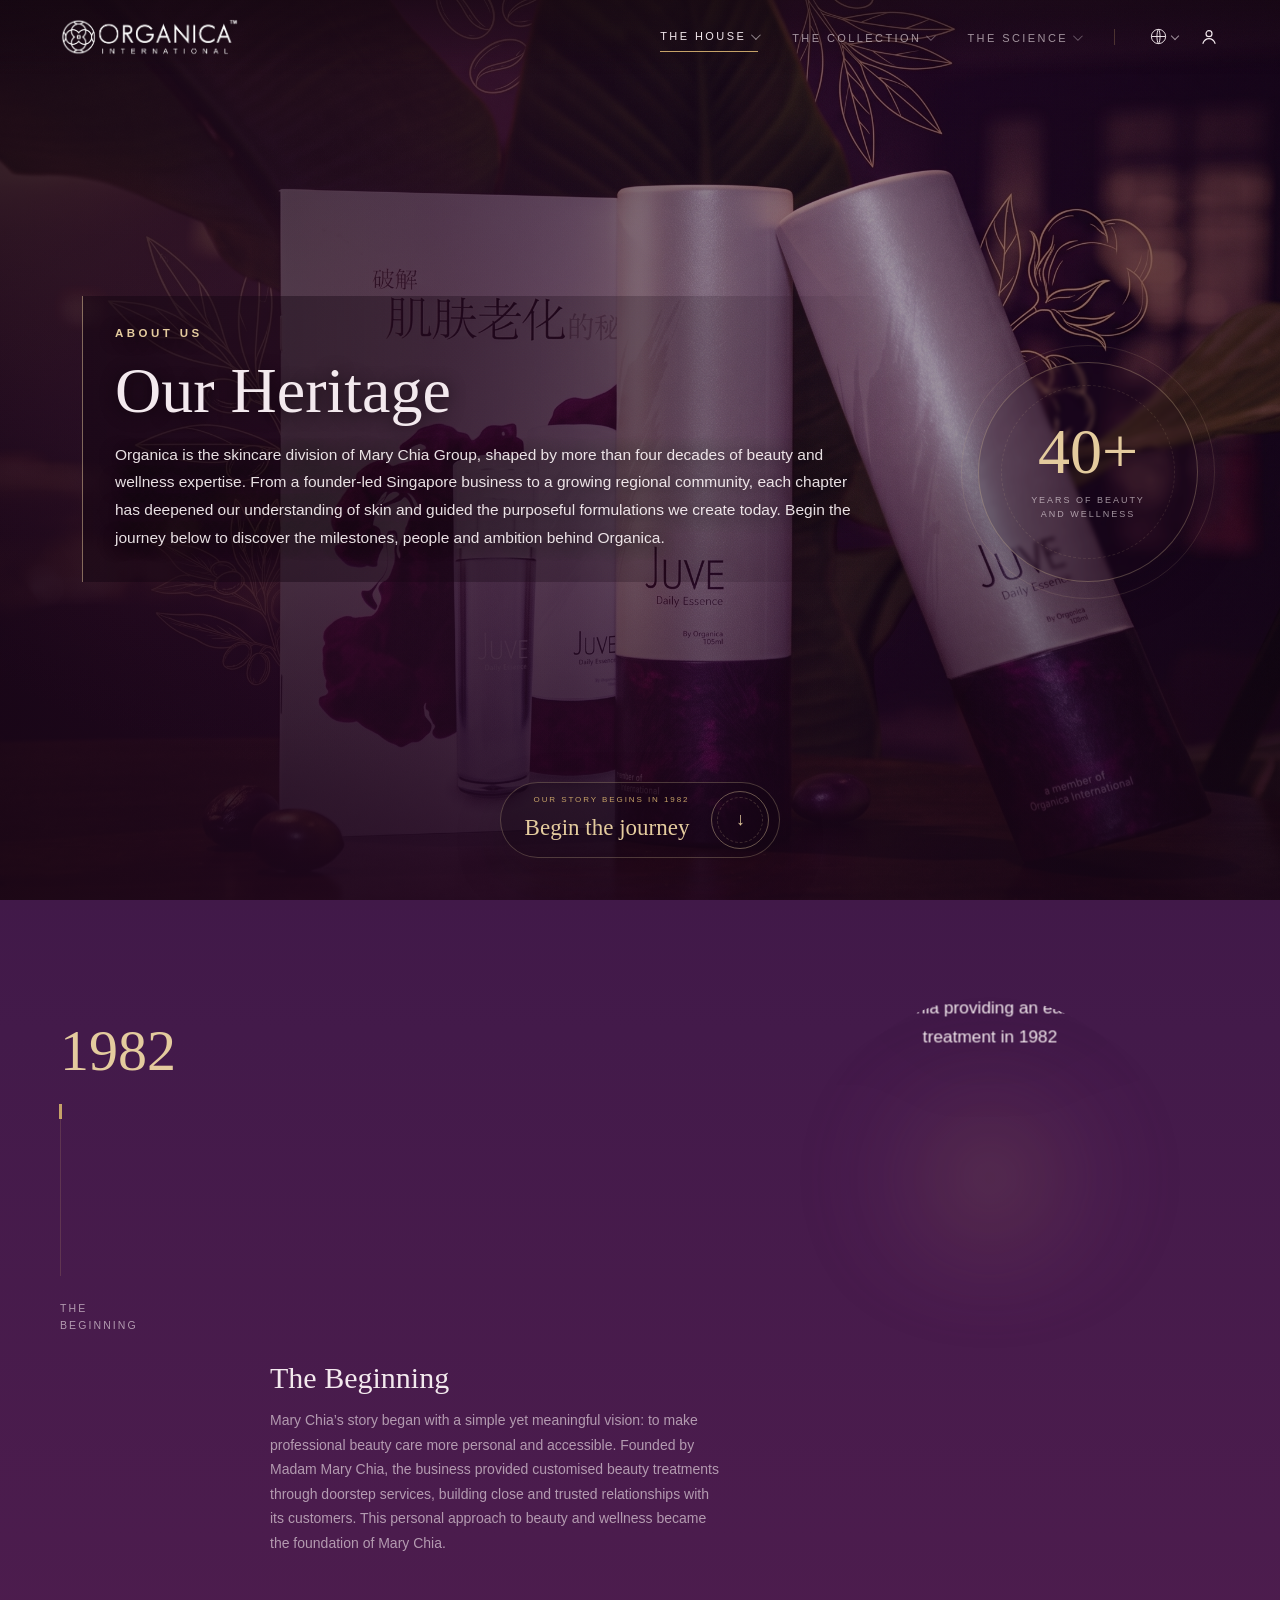
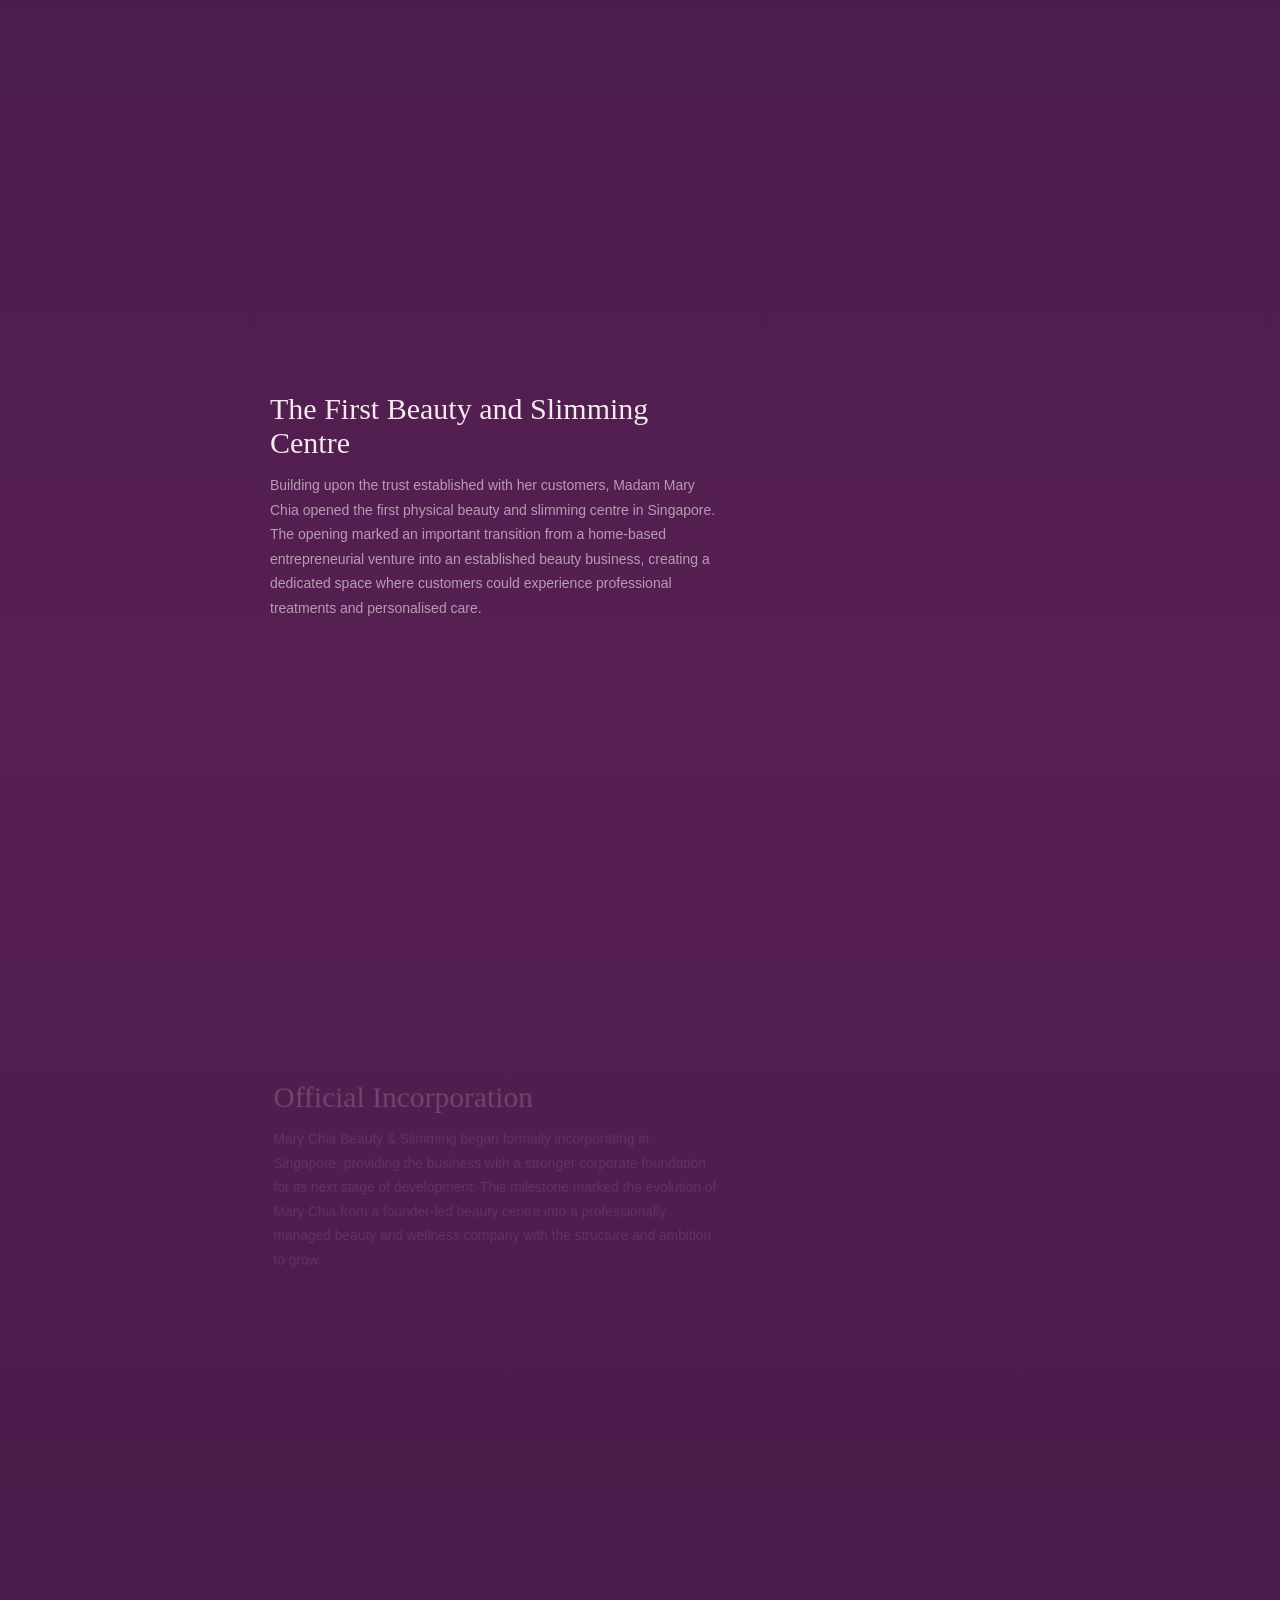
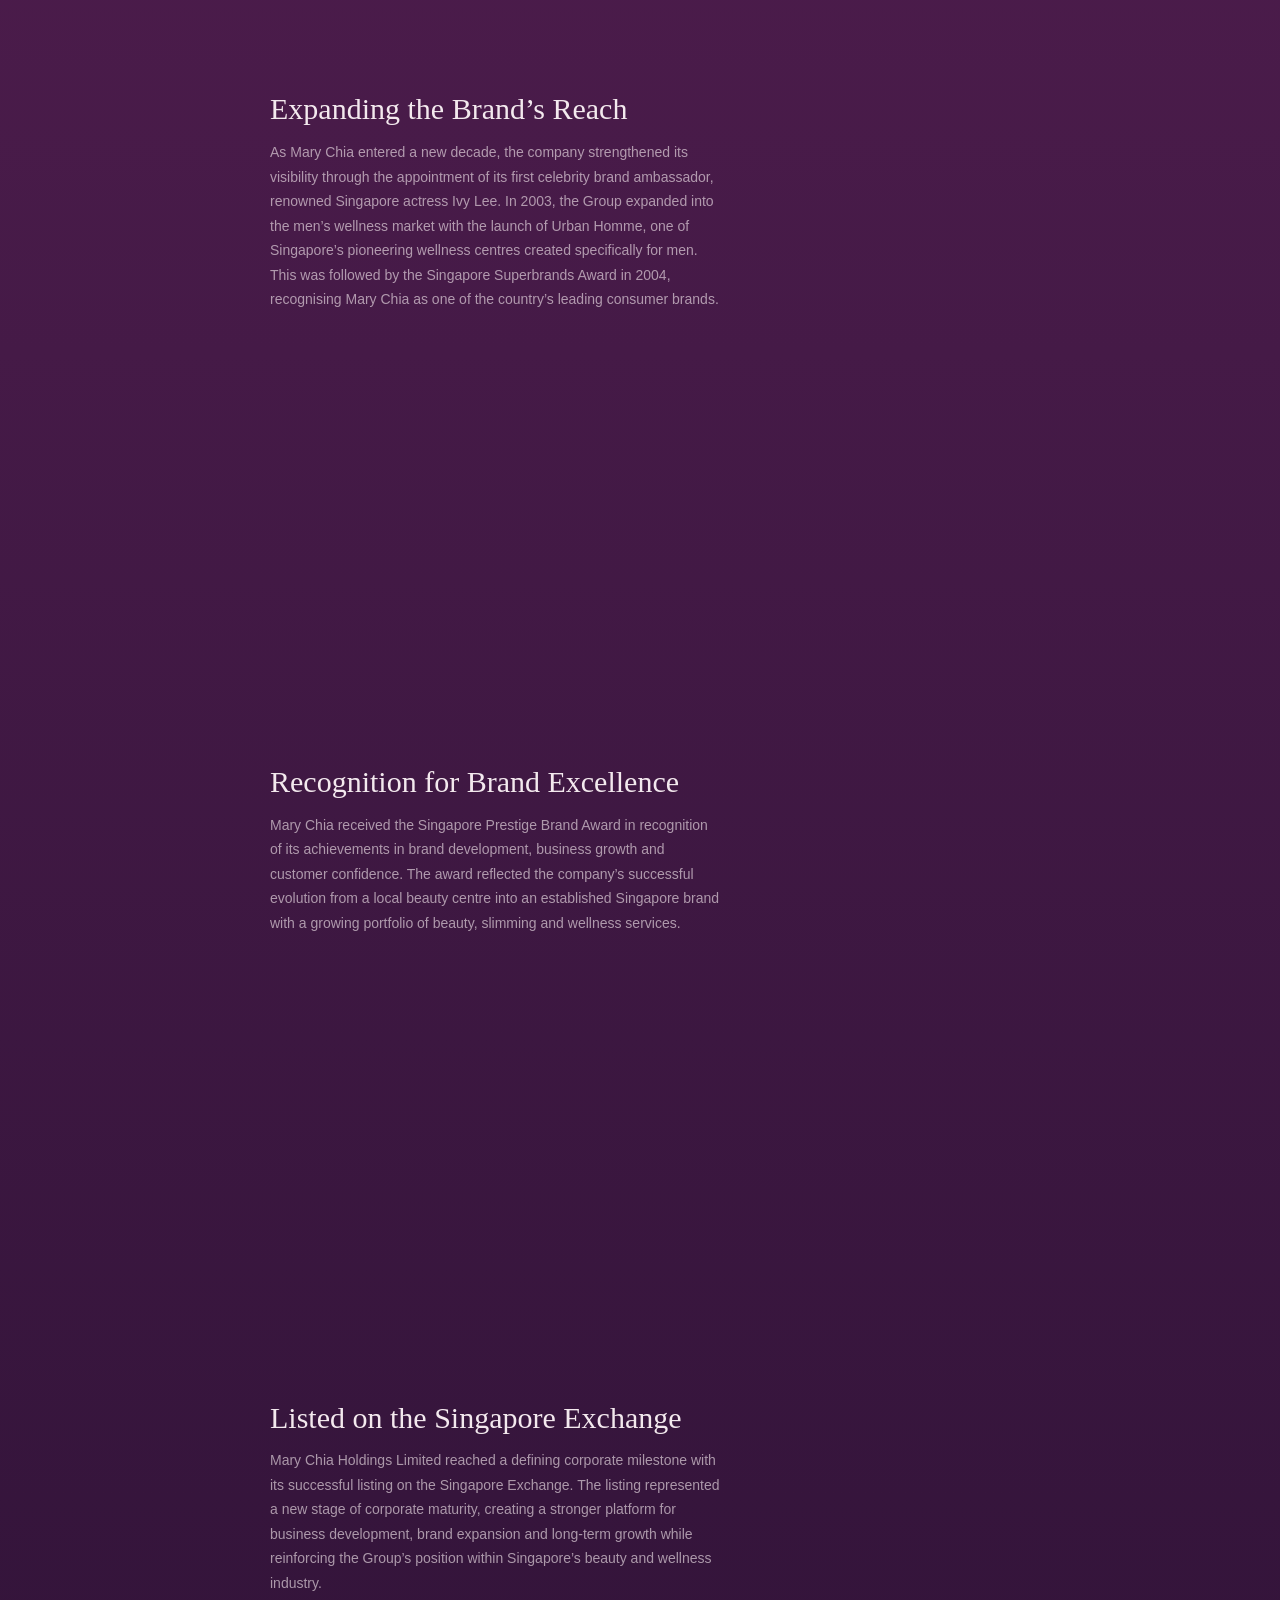
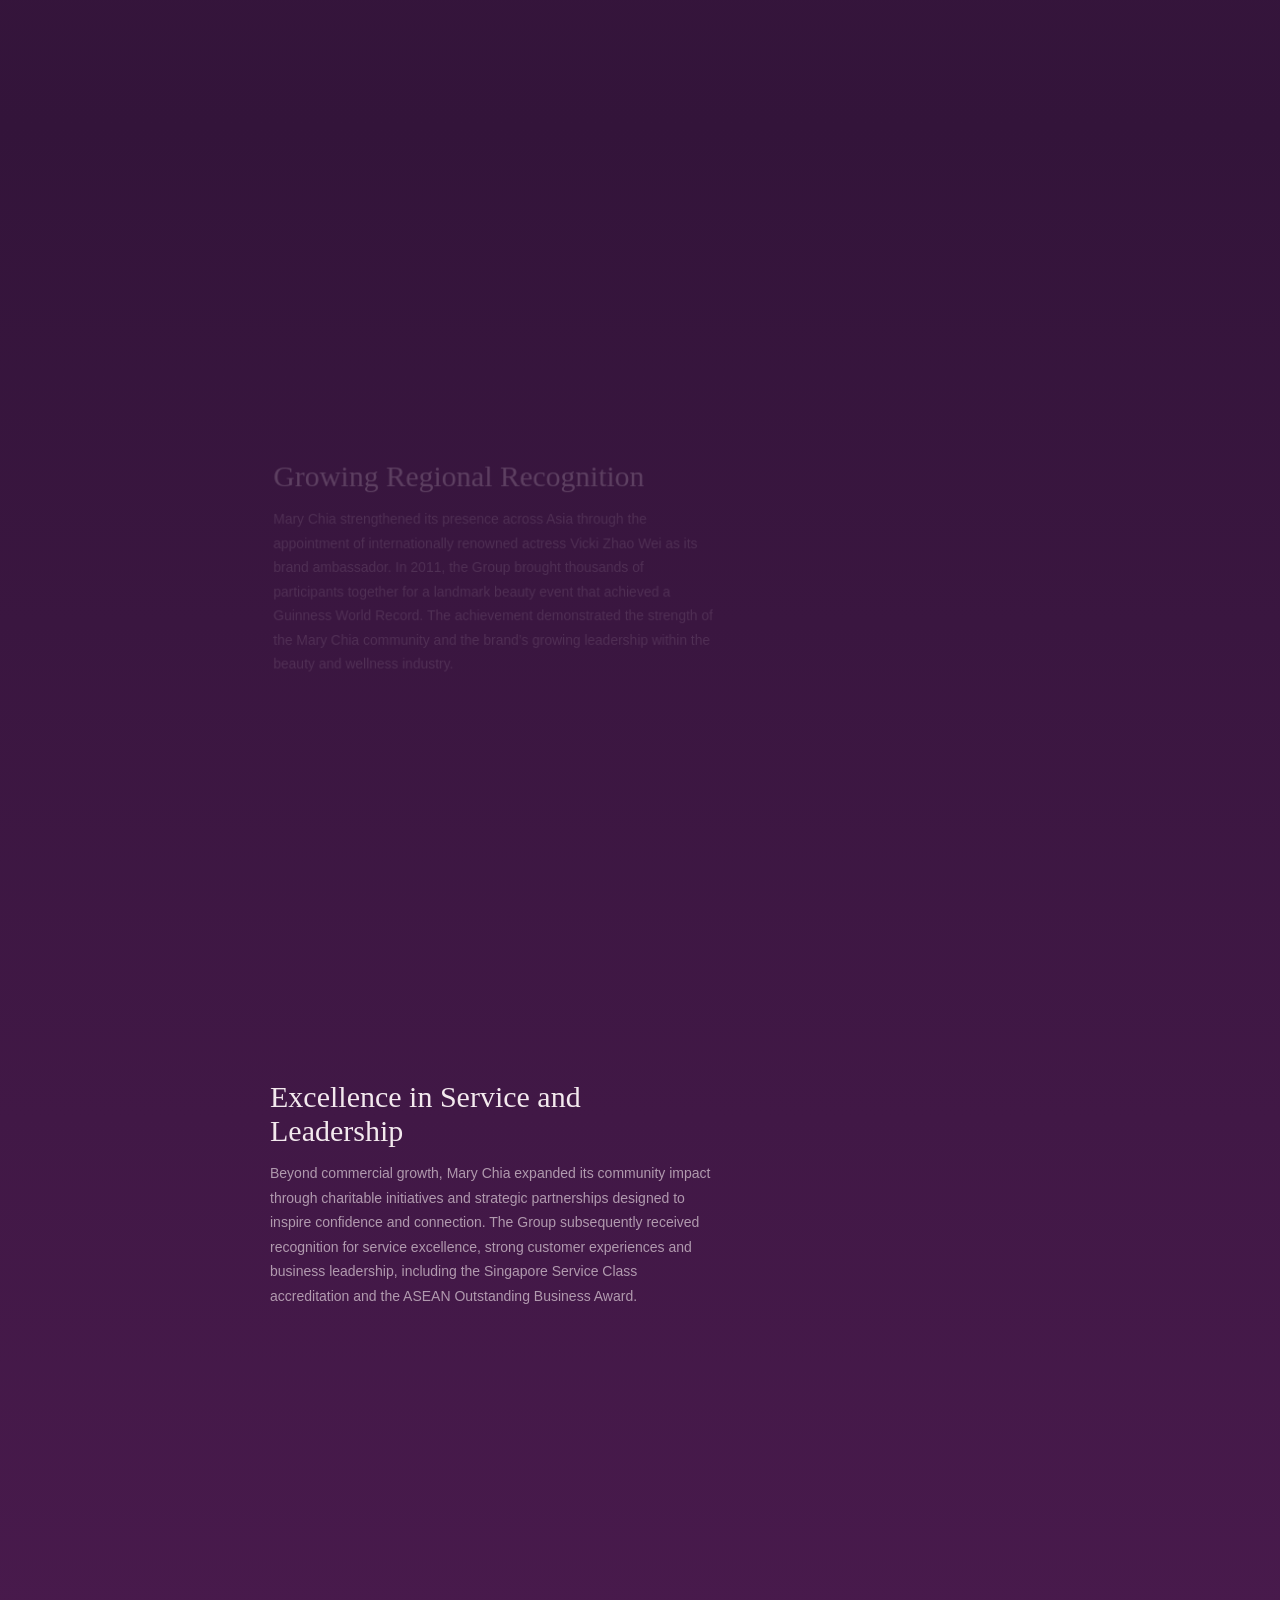
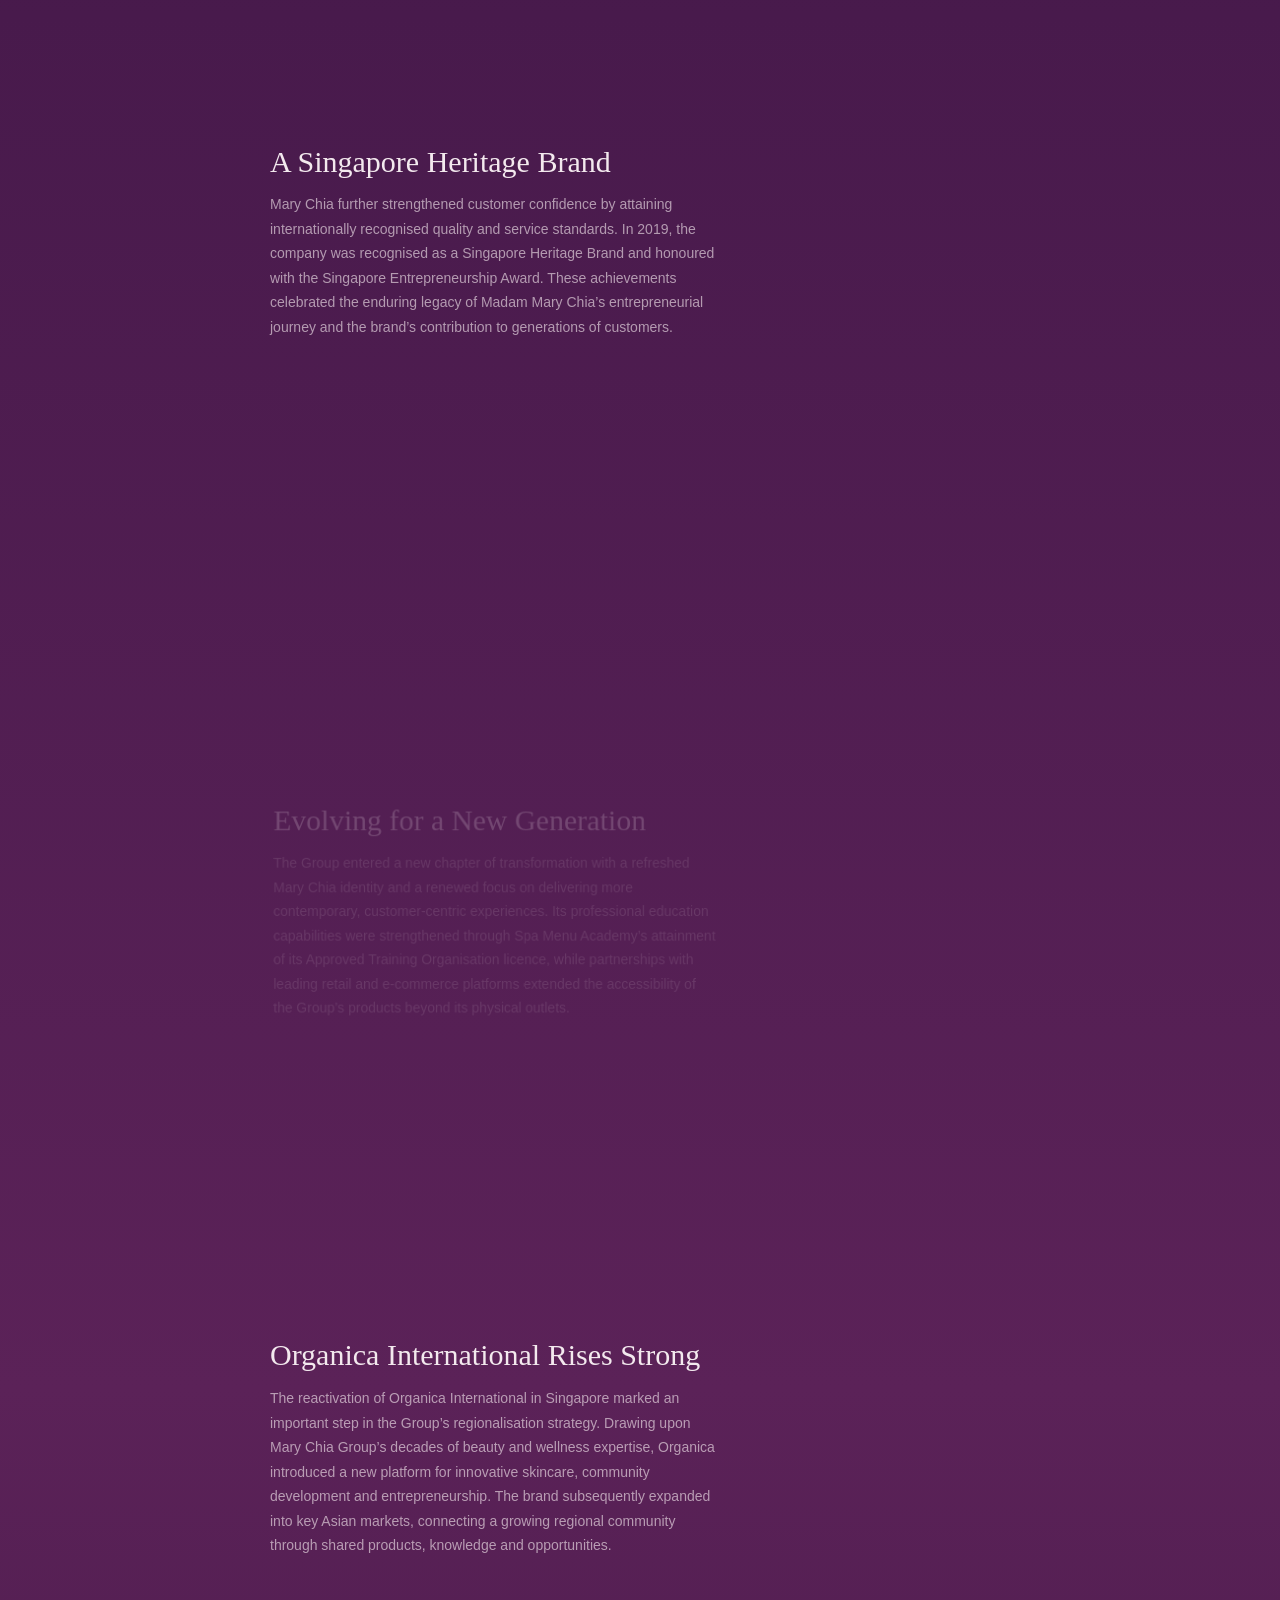
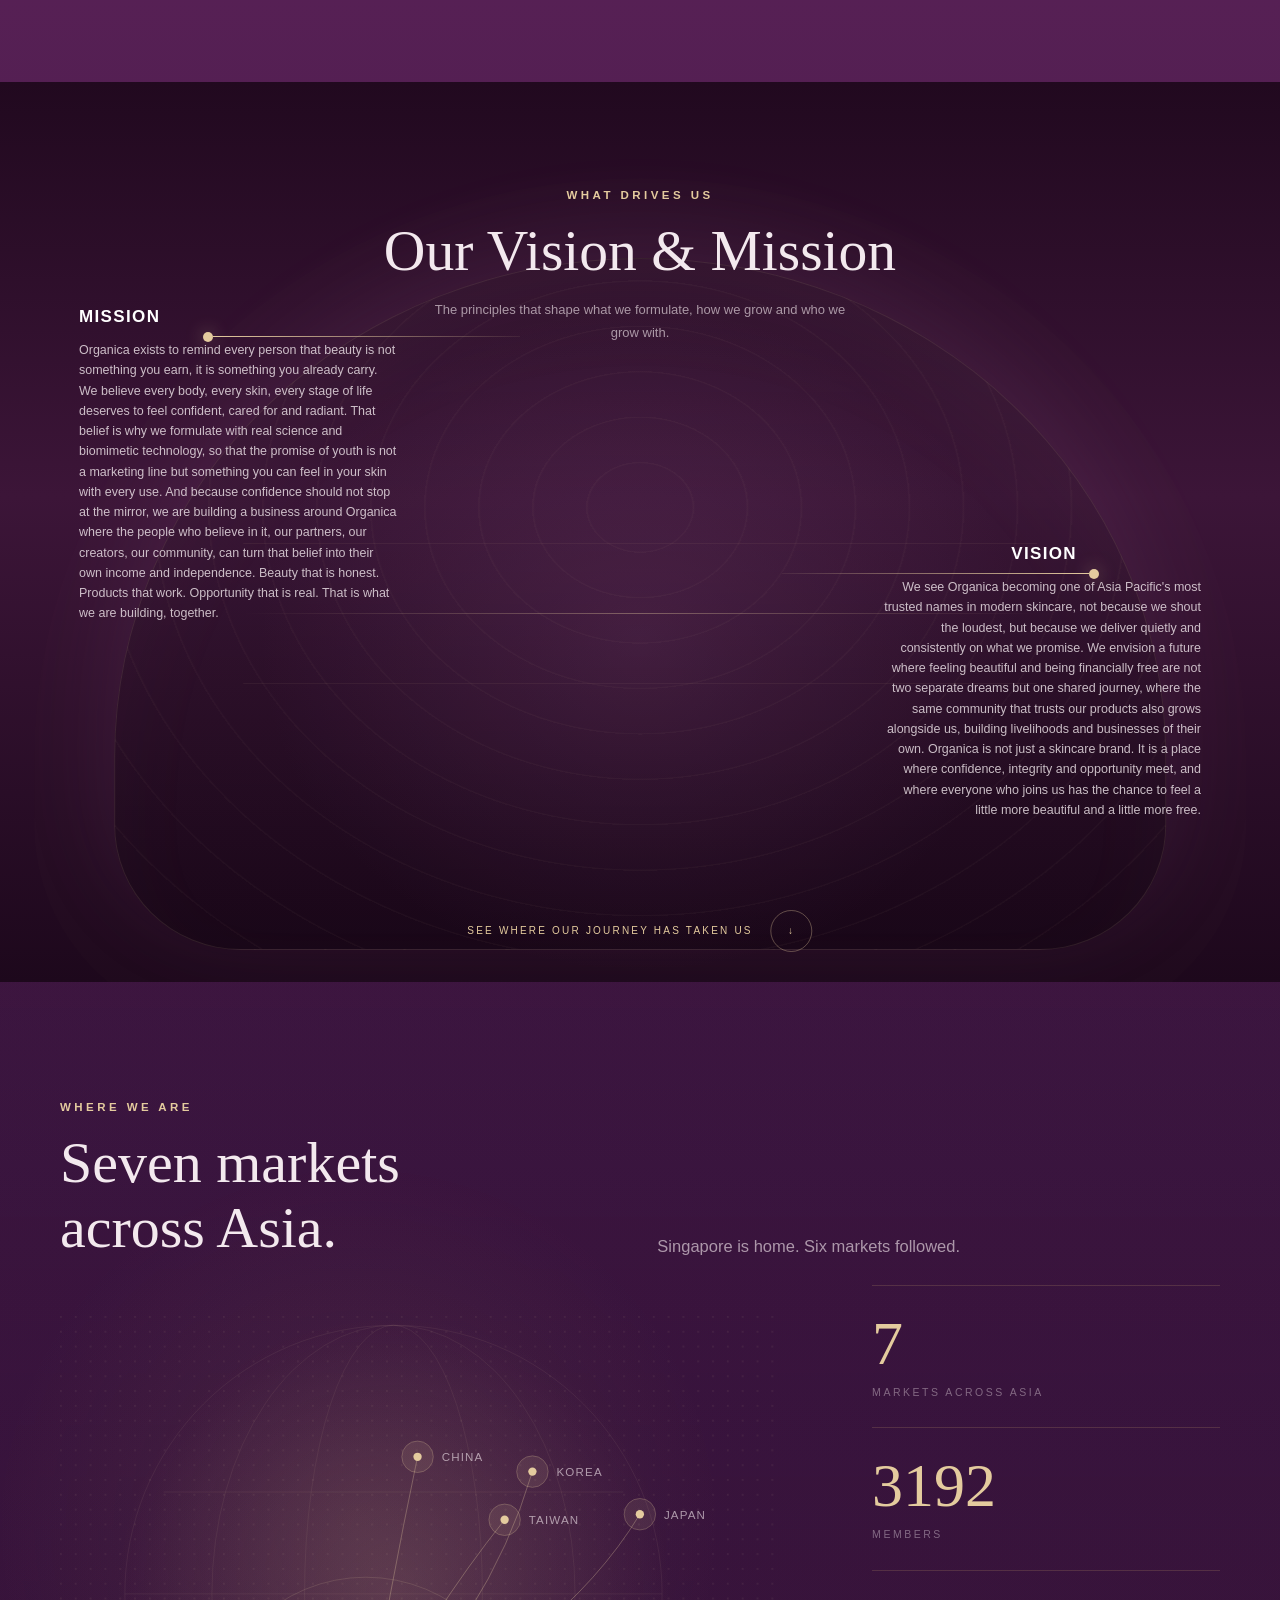
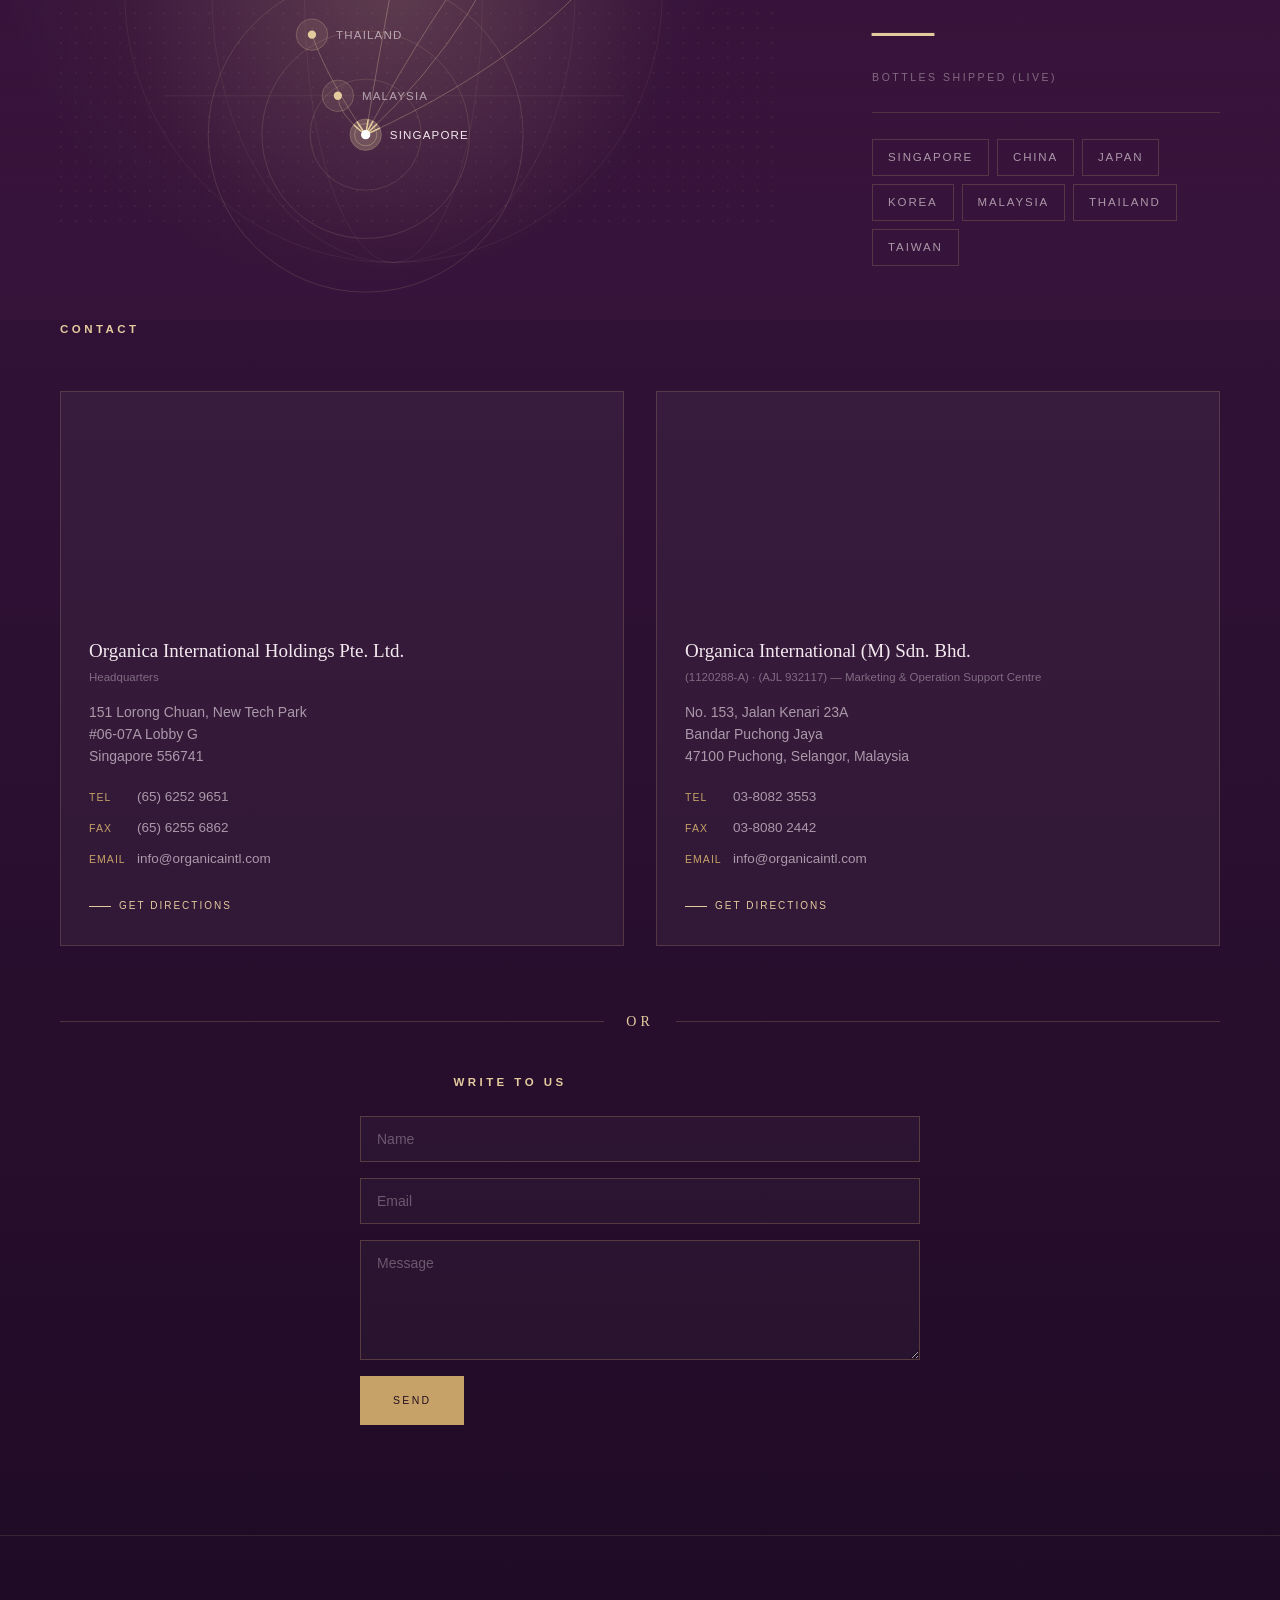
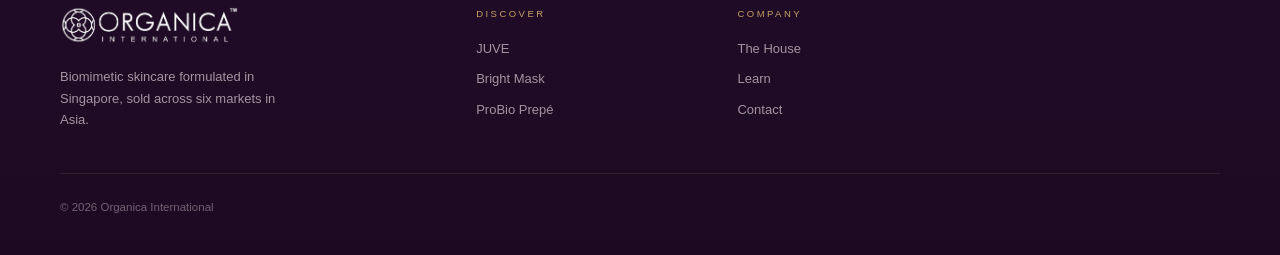
==== commit a6c686f7: "update" ====
--- a/house.html
+++ b/house.html
@@ -4,7 +4,7 @@
 <meta charset="utf-8">
 <meta name="viewport" content="width=device-width, initial-scale=1">
 <title>The House — Organica International</title>
-<link rel="stylesheet" href="assets/css/style.css?v=28">
+<link rel="stylesheet" href="assets/css/style.css?v=42">
 </head>
 <body class="house-page">
 <header id="hdr">
@@ -14,8 +14,8 @@
       <div class="navlink">
         <a href="index.html" class="active" data-i="nav_house">The House<span class="car"></span></a>
         <div class="navdrop">
-          <a href="house.html#story" data-i="d_story">Our Story</a>
-          <a href="house.html#contact" data-i="d_contact">Contact</a>
+          <a href="house.html#story" data-i="d_story">About Us</a>
+          <a href="house.html#contact" data-i="d_contact">Contact Us</a>
         </div>
       </div>
       <div class="navlink">
@@ -67,34 +67,27 @@
 </nav>
 
 <main>
+<div class="heritage-opening sci-anchor" id="story">
 <section class="pagehero"><div class="wrap">
   <div class="heritage-hero-copy">
-    <p class="eyebrow" data-i="house_eyebrow">The House</p>
+    <p class="eyebrow" data-i="house_eyebrow">About Us</p>
     <h1>Our Heritage</h1>
-    <p class="lede">Organica is the skincare division of Mary Chia Group, built upon more than four decades of expertise in beauty and wellness. We develop proprietary formulations that combine advanced ingredient technologies with a deep understanding of skin, creating purposeful solutions for modern skincare needs.</p>
+    <p class="lede">Organica is the skincare division of Mary Chia Group, shaped by more than four decades of beauty and wellness expertise. From a founder-led Singapore business to a growing regional community, each chapter has deepened our understanding of skin and guided the purposeful formulations we create today. Begin the journey below to discover the milestones, people and ambition behind Organica.</p>
   </div>
   <div class="heritage-mark" aria-hidden="true"><strong>40+</strong><span>Years of beauty<br>and wellness</span></div>
 </div></section>
 
-<section class="storyline sci-anchor" id="story">
+<section class="heritage-intro-section">
 <div class="wrap heritage-intro">
-  <div class="heritage-summary heritage-summary-now">
-    <span class="heritage-summary-n">01</span>
-    <p class="eyebrow">Where We Are Today</p>
-    <p>Today, Organica International is a growing beauty and wellness brand with an expanding community across Asia.</p>
-  </div>
-  <div class="heritage-summary heritage-summary-story">
-    <span class="heritage-summary-n">02</span>
-    <p class="eyebrow">The Journey That Shaped Us</p>
-    <p>Our story began more than four decades ago. From a founder-led beauty business in Singapore to an expanding regional organisation, each chapter has shaped the experience, values and ambition behind Organica today.</p>
-  </div>
-  <a class="heritage-enter" href="#heritage-timeline" aria-label="Begin the Organica heritage timeline">
-    <span class="heritage-enter-copy"><small>Explore our history</small><strong>Begin the journey</strong></span>
-    <span class="heritage-enter-track" aria-hidden="true"><i></i></span>
-    <span class="heritage-enter-year">1982</span>
-    <span class="heritage-enter-arrow" aria-hidden="true">&#8595;</span>
+  <a class="heritage-portal" href="#heritage-timeline" aria-label="Begin the Organica heritage timeline">
+    <span class="heritage-portal-copy"><small>Our story begins in 1982</small><strong>Begin the journey</strong></span>
+    <span class="heritage-portal-ring" aria-hidden="true"><i></i><b>&#8595;</b></span>
   </a>
 </div>
+</section>
+</div>
+
+<section class="storyline">
 <div class="wrap storyline-grid" id="heritage-timeline">
   <div class="storyline-sticky">
     <p class="sl-year" id="sl-year">1982</p>
@@ -185,24 +178,28 @@
   </div>
 </div></section>
 
-<section class="section" id="vision-mission" style="padding-top:0"><div class="wrap">
-  <div class="shead">
+<section class="section vm-section" id="vision-mission"><div class="wrap vm-shell">
+  <div class="shead vm-heading">
     <p class="eyebrow" data-i="vm_eyebrow">What drives us</p>
     <h2 data-i="vm_h">Our Vision &amp; Mission</h2>
+    <p class="lede">The principles that shape what we formulate, how we grow and who we grow with.</p>
   </div>
   <div class="mvgrid">
-    <div class="mv">
+    <article class="mv">
+      <span class="vm-index">01</span>
       <h3 data-i="mission_kk">Mission</h3>
       <p data-i="mission_p">Organica exists to remind every person that beauty is not something you earn, it is something you already carry. We believe every body, every skin, every stage of life deserves to feel confident, cared for and radiant. That belief is why we formulate with real science and biomimetic technology, so that the promise of youth is not a marketing line but something you can feel in your skin with every use. And because confidence should not stop at the mirror, we are building a business around Organica where the people who believe in it, our partners, our creators, our community, can turn that belief into their own income and independence. Beauty that is honest. Products that work. Opportunity that is real. That is what we are building, together.</p>
-    </div>
-    <div class="mv">
+    </article>
+    <article class="mv">
+      <span class="vm-index">02</span>
       <h3 data-i="vision_kk">Vision</h3>
       <p data-i="vision_p">We see Organica becoming one of Asia Pacific's most trusted names in modern skincare, not because we shout the loudest, but because we deliver quietly and consistently on what we promise. We envision a future where feeling beautiful and being financially free are not two separate dreams but one shared journey, where the same community that trusts our products also grows alongside us, building livelihoods and businesses of their own. Organica is not just a skincare brand. It is a place where confidence, integrity and opportunity meet, and where everyone who joins us has the chance to feel a little more beautiful and a little more free.</p>
-    </div>
-  </div>
-</div></section>
-
-<section class="section" style="padding-top:0"><div class="wrap">
+    </article>
+  </div>
+  <a class="vm-next" href="#where"><span>See where our journey has taken us</span><i aria-hidden="true">&#8595;</i></a>
+</div></section>
+
+<section class="section sci-anchor where-section" id="where"><div class="wrap where-shell">
   <div class="shead">
     <p class="eyebrow" data-i="where_eyebrow">Where we are</p>
     <h2 data-i="where_h">Seven markets across Asia.</h2>
@@ -383,6 +380,6 @@
   </div>
 </aside>
 
-<script src="assets/js/app.js?v=19"></script>
+<script src="assets/js/app.js?v=26"></script>
 </body>
 </html>
--- a/assets/css/style.css
+++ b/assets/css/style.css
@@ -137,8 +137,8 @@
   .hero-art-slide .hero-art-bg{
     top:0;
     height:100%;
-    object-position:62% center;
-    filter:brightness(.58) saturate(.9)
+    object-position:70% center;
+    filter:brightness(.72) saturate(.92)
   }
   .hero-art-slide:after{
     content:"";
@@ -146,11 +146,11 @@
     inset:0;
     z-index:1;
     pointer-events:none;
-    background:linear-gradient(180deg,rgba(20,5,18,.12) 20%,rgba(20,5,18,.78) 76%,rgba(20,5,18,.92))
+    background:linear-gradient(180deg,rgba(20,5,18,.04) 0%,rgba(20,5,18,.08) 45%,rgba(20,5,18,.68) 70%,rgba(20,5,18,.94) 100%)
   }
   .hero-art-slide .sgrid{
     height:100%;
-    padding:42px 18px 54px;
+    padding:min(42svh,330px) 16px 50px;
     display:flex;
     align-items:flex-end
   }
@@ -158,32 +158,33 @@
     position:relative;
     z-index:2;
     width:100%;
-    padding:22px 18px;
-    background:rgba(29,8,27,.58);
+    padding:18px;
+    background:linear-gradient(145deg,rgba(29,8,27,.78),rgba(38,17,35,.68));
     border:1px solid rgba(225,199,167,.24);
-    -webkit-backdrop-filter:blur(14px);
-    backdrop-filter:blur(14px);
+    -webkit-backdrop-filter:blur(10px);
+    backdrop-filter:blur(10px);
     box-shadow:0 20px 50px rgba(12,3,11,.34)
   }
   .hero-art-slide .scopy>:not(.scta){visibility:visible}
-  .hero-art-slide .scopy .eyebrow{margin-bottom:10px}
-  .hero-art-slide .scopy h1{margin:0 0 14px;font-size:clamp(31px,9vw,44px)}
-  .hero-art-slide .scopy .lede{margin:0;font-size:13px;line-height:1.65}
+  .hero-art-slide .scopy .eyebrow{margin-bottom:8px;font-size:9px;line-height:1.45;letter-spacing:.2em}
+  .hero-art-slide .scopy h1{margin:0 0 10px;font-size:clamp(30px,8.5vw,36px);line-height:1.02}
+  .hero-art-slide .scopy .lede{margin:0;font-size:12px;line-height:1.5;max-width:34em}
   .hero-art-slide .scta{
     position:static;
     display:grid;
-    grid-template-columns:1fr;
-    gap:10px;
-    margin-top:20px
+    grid-template-columns:1fr 1fr;
+    gap:8px;
+    margin-top:16px
   }
   .hero-art-slide .scta .btn,
   .hero-art-slide .scta .btn:first-child,
   .hero-art-slide .scta .btn:last-child{
     width:100%;
-    min-height:48px;
+    min-height:46px;
     height:auto;
-    padding:12px 18px;
-    font-size:10px
+    padding:10px 12px;
+    font-size:9px;
+    letter-spacing:.14em
   }
   .hero-art-slide .smeta{display:none}
 }
@@ -416,6 +417,185 @@
 }
 @media(max-width:640px){ .teasers{grid-template-columns:1fr} }
 
+/* ================= COLLECTION — PRODUCT RUNWAY ================= */
+.collection-page{background:#f6f3ef;color:#211820}
+.collection-page #hdr{background:linear-gradient(90deg,#230a20,#3c1738);box-shadow:0 8px 26px rgba(29,8,26,.16)}
+.collection-page main{background:linear-gradient(180deg,#f8f6f2 0%,#f2eee9 100%)}
+.collection-page footer{background:linear-gradient(145deg,#3b1435 0%,#220b20 70%,#180817 100%);color:var(--txt-dim);border-top-color:rgba(198,162,104,.2)}
+.collection-page footer a{color:var(--txt-dim)}
+.collection-page footer .fbase{color:var(--txt-fade)}
+.edit-stage-legacy{display:none!important}
+.collection-showcase{min-height:calc(100svh - var(--nav));padding:calc(var(--nav) + 30px) 0 64px;overflow:hidden;position:relative}
+.collection-showcase::before{content:"";position:absolute;width:520px;height:520px;right:-180px;top:2%;border-radius:50%;background:radial-gradient(circle,rgba(185,117,92,.1),transparent 68%);pointer-events:none}
+.collection-intro{display:grid;grid-template-columns:minmax(0,1fr) minmax(340px,.85fr);column-gap:72px;align-items:end;position:relative;z-index:4}
+.collection-kicker{grid-column:1/-1;margin-bottom:11px;font-size:9px;letter-spacing:.28em;text-transform:uppercase;color:#9c725e}
+.collection-intro h1{font-family:var(--display);font-size:clamp(54px,5vw,76px);font-weight:400;line-height:1;letter-spacing:-.025em;color:#2b2028;white-space:nowrap}
+.collection-intro>p:last-child{max-width:55ch;font-size:15px;line-height:1.8;color:#6f646b;padding-bottom:4px}
+.collection-runway{height:560px;position:relative;width:min(1180px,calc(100% - 48px));margin:34px auto 0;outline:none;isolation:isolate;overflow:hidden;border:1px solid rgba(76,54,61,.12);background:#fff;box-shadow:0 28px 80px rgba(60,38,45,.1)}
+.collection-runway:focus-visible{outline:1px solid rgba(139,91,72,.52);outline-offset:-10px}
+.collection-set{position:absolute;z-index:0;inset:0;width:100%;height:100%;object-fit:cover;object-position:center;pointer-events:none;user-select:none;filter:saturate(.78) contrast(.96);opacity:.9}
+.collection-product{position:absolute;z-index:2;inset:0;opacity:0;visibility:hidden;pointer-events:none;transition:opacity .65s cubic-bezier(.22,1,.36,1),visibility .65s}
+.collection-product.is-active{opacity:1;visibility:visible;pointer-events:auto}
+.collection-product-visual{position:absolute;left:62%;bottom:5%;width:390px;height:480px;display:flex;align-items:flex-end;justify-content:center;transform:translateX(-50%) translateY(32px) scale(.9);opacity:.2;filter:blur(8px);transition:transform .9s cubic-bezier(.16,1,.3,1),opacity .6s ease,filter .7s ease}
+.collection-product.is-active .collection-product-visual{transform:translateX(-50%) translateY(0) scale(1);opacity:1;filter:none}
+.collection-product-visual img{display:block;max-width:100%;max-height:100%;object-fit:contain;filter:drop-shadow(0 30px 24px rgba(68,43,37,.16))}
+.visual-juve{width:260px;height:450px;bottom:3%}
+.visual-juve img{width:100%;height:100%;object-fit:contain}
+.visual-mask{width:510px;height:340px;bottom:7%}
+.visual-prepe{width:230px;height:440px;bottom:3%}
+.collection-product-copy{position:absolute;z-index:3;left:46px;top:50%;width:340px;padding:28px 30px;transform:translateY(calc(-50% + 22px));opacity:0;background:rgba(255,255,255,.9);border:1px solid rgba(83,57,66,.12);box-shadow:0 18px 50px rgba(69,43,51,.09);backdrop-filter:blur(14px);transition:opacity .6s .12s ease,transform .8s .08s cubic-bezier(.16,1,.3,1)}
+.collection-product.is-active .collection-product-copy{opacity:1;transform:translateY(-50%)}
+.collection-number,.collection-type{display:inline-block;font-size:9px;letter-spacing:.22em;text-transform:uppercase;color:#9c725e}
+.collection-number{padding-right:14px;margin-right:14px;border-right:1px solid rgba(43,32,40,.22)}
+.collection-product-copy h2{font-family:var(--display);font-size:46px;font-weight:400;line-height:1;margin:13px 0 12px;color:#2b2028}
+.collection-product-copy p{font-size:13.5px;line-height:1.7;color:#746971}
+.collection-cta{display:inline-flex;align-items:center;gap:16px;margin-top:24px;padding-bottom:8px;border-bottom:1px solid rgba(43,32,40,.48);font-size:10px;letter-spacing:.18em;text-transform:uppercase;color:#2b2028;transition:gap .3s ease,border-color .3s ease}
+.collection-cta:hover{gap:24px;border-color:#a86f58}
+.collection-controls{position:absolute;z-index:5;right:30px;bottom:28px;display:flex;align-items:center;gap:16px}
+.collection-arrow{width:52px;height:52px;border:1px solid rgba(43,32,40,.25);border-radius:50%;display:grid;place-items:center;font-family:var(--display);font-size:27px;color:#2b2028;background:rgba(255,255,255,.48);backdrop-filter:blur(10px);transition:background .3s ease,transform .3s ease,border-color .3s ease}
+.collection-arrow:hover{background:#fff;border-color:rgba(139,91,72,.56);transform:scale(1.06)}
+.collection-dots{display:flex;gap:8px;align-items:center}
+.collection-dots i{display:block;width:20px;height:2px;background:rgba(43,32,40,.22);transition:width .4s ease,background .4s ease}
+.collection-dots i.is-active{width:42px;background:#a86f58}
+.collection-hint{display:none}
+@media(max-width:800px){
+  .collection-showcase{padding:calc(var(--nav) + 24px) 0 36px}
+  .collection-intro{display:block;text-align:center;padding-left:24px;padding-right:24px}
+  .collection-intro h1{font-size:clamp(48px,14vw,66px);margin-bottom:13px;white-space:normal}
+  .collection-intro>p:last-child{font-size:13px;line-height:1.65;margin:auto;max-width:38ch}
+  .collection-runway{height:620px;width:calc(100% - 28px);margin-top:26px}
+  .collection-set{width:100%;height:100%;object-fit:cover;object-position:center}
+  .collection-product-copy{left:18px;right:18px;top:20px;width:auto;padding:20px 18px;text-align:center;transform:translateY(18px)}
+  .collection-product.is-active .collection-product-copy{transform:none}
+  .collection-product-copy h2{font-size:43px;margin:10px 0 8px}
+  .collection-product-copy p{font-size:12.5px;line-height:1.55;max-width:35ch;margin:auto}
+  .collection-cta{margin-top:14px}
+  .collection-product-visual{left:50%;bottom:8%;height:330px}
+  .visual-juve{width:190px;height:330px;bottom:7%}
+  .visual-mask{width:355px;height:240px;bottom:10%}
+  .visual-prepe{width:170px;height:325px;bottom:7%}
+  .collection-controls{left:50%;right:auto;bottom:19px;transform:translateX(-50%)}
+  .collection-arrow{width:46px;height:46px}
+  .collection-hint{display:none}
+}
+@media(prefers-reduced-motion:reduce){.collection-product,.collection-product-visual,.collection-product-copy{transition:none}}
+
+/* Full-screen podium composition: background stays fixed; product layer rotates. */
+.collection-showcase{height:100svh;min-height:700px;padding:0;background:#32152f}
+.collection-showcase::before{display:none}
+.collection-intro{position:absolute;z-index:7;top:calc(var(--nav) + 48px);left:max(6vw,calc((100vw - 1240px)/2));display:block;width:min(560px,44vw);padding:0;color:#fff}
+.collection-kicker{margin-bottom:10px;color:#e5c995}
+.collection-intro h1{font-size:clamp(58px,5.4vw,84px);line-height:.95;color:#fff;text-shadow:0 2px 22px rgba(28,7,25,.24)}
+.collection-intro>p:last-child{max-width:48ch;margin-top:17px;padding:0;font-size:14px;line-height:1.65;color:rgba(255,255,255,.78)}
+.collection-runway{position:absolute;inset:0;width:100%;height:100%;margin:0;border:0;background:#32152f;box-shadow:none;overflow:hidden}
+.collection-set{inset:0;width:100%;height:100%;object-fit:cover;object-position:center;filter:none;opacity:1}
+.collection-product-visual{left:50%;bottom:29%;width:360px;height:47%;cursor:pointer;transform:translateX(-50%) translateY(22px) scale(.94);filter:blur(4px);transition:transform .85s cubic-bezier(.16,1,.3,1),opacity .55s ease,filter .65s ease}
+.collection-product.is-active .collection-product-visual{transform:translateX(-50%) translateY(0) scale(1);animation:collectionProductFloat 5.5s ease-in-out .9s infinite}
+.collection-product-visual:hover{filter:brightness(1.04);transform:translateX(-50%) translateY(-5px) scale(1.018)!important}
+.collection-product-visual img{filter:drop-shadow(0 24px 22px rgba(29,10,26,.25))}
+.visual-juve{width:260px;height:49%;bottom:29%}
+.visual-mask{width:500px;height:35%;bottom:30%}
+.visual-prepe{width:220px;height:47%;bottom:29%}
+.collection-product-copy{left:auto;right:max(6vw,calc((100vw - 1240px)/2));top:43%;width:310px;padding:0;text-align:right;background:none;border:0;box-shadow:none;backdrop-filter:none;transform:translateY(calc(-50% + 18px))}
+.collection-product.is-active .collection-product-copy{transform:translateY(-50%)}
+.collection-number,.collection-type,.collection-cta{display:none}
+.collection-product-copy h2{font-size:clamp(44px,4vw,64px);margin:0 0 12px;color:#fff;text-shadow:0 2px 20px rgba(24,6,22,.28)}
+.collection-product-copy p{font-size:13.5px;line-height:1.65;color:rgba(255,255,255,.8);text-shadow:0 1px 12px rgba(24,6,22,.22)}
+.collection-controls{left:50%;right:auto;bottom:5%;transform:translateX(-50%);gap:18px}
+.collection-arrow{width:54px;height:54px;border-color:rgba(255,255,255,.56);color:#fff;background:rgba(38,13,35,.3);box-shadow:0 8px 24px rgba(31,8,28,.16)}
+.collection-arrow:hover{background:rgba(255,255,255,.22);border-color:#fff}
+.collection-dots i{background:rgba(255,255,255,.35)}
+.collection-dots i.is-active{background:#e5c995}
+@keyframes collectionProductFloat{0%,100%{transform:translateX(-50%) translateY(0) scale(1)}50%{transform:translateX(-50%) translateY(-7px) scale(1.008)}}
+@media(max-width:800px){
+  .collection-showcase{height:100svh;min-height:700px;padding:0}
+  .collection-intro{top:calc(var(--nav) + 26px);left:22px;right:22px;width:auto;text-align:center}
+  .collection-kicker{font-size:8px}
+  .collection-intro h1{font-size:50px;margin:0}
+  .collection-intro>p:last-child{font-size:12px;line-height:1.55;margin:11px auto 0;max-width:36ch}
+  .collection-runway{width:100%;height:100%;margin:0}
+  .collection-set{object-position:center}
+  .collection-product-copy{left:22px;right:22px;top:32%;width:auto;padding:0;text-align:center;background:none;transform:translateY(14px)}
+  .collection-product.is-active .collection-product-copy{transform:none}
+  .collection-product-copy h2{font-size:40px;margin-bottom:7px}
+  .collection-product-copy p{font-size:12px;line-height:1.5;max-width:34ch;margin:auto}
+  .collection-product-visual{left:50%;bottom:25%;height:34%}
+  .visual-juve{width:180px;height:36%;bottom:25%}
+  .visual-mask{width:340px;height:25%;bottom:26%}
+  .visual-prepe{width:160px;height:35%;bottom:25%}
+  .collection-controls{bottom:5%}
+}
+@media(prefers-reduced-motion:reduce){.collection-product.is-active .collection-product-visual{animation:none}}
+
+/* Normalized product canvases and centered two-block typography. */
+.collection-intro{top:calc(var(--nav) + 34px);left:50%;width:min(720px,82vw);transform:translateX(-50%);text-align:center}
+.collection-intro .collection-kicker{display:none}
+.collection-intro h1{font-size:clamp(56px,5vw,76px);white-space:normal}
+.collection-intro>p:last-child{margin:14px auto 0;max-width:62ch;font-size:14px;line-height:1.6;text-align:center}
+.collection-product-visual,.visual-juve,.visual-mask,.visual-prepe{left:50%;bottom:28%;width:min(540px,40vw);height:min(540px,52vh)}
+.collection-product-visual img{width:100%;height:100%;max-width:none;max-height:none;object-fit:contain}
+.collection-product-copy{left:50%;right:auto;top:auto;bottom:11%;width:min(620px,70vw);padding:0;transform:translateX(-50%) translateY(14px);text-align:center}
+.collection-product.is-active .collection-product-copy{transform:translateX(-50%)}
+.collection-product-copy h2{font-size:clamp(36px,3.2vw,50px);margin:0 0 7px}
+.collection-product-copy p{max-width:58ch;margin:0 auto;font-size:13px;line-height:1.55;text-align:center}
+.collection-controls{bottom:3%}
+@media(max-width:800px){
+  .collection-intro{top:calc(var(--nav) + 22px);left:50%;right:auto;width:calc(100% - 38px);transform:translateX(-50%)}
+  .collection-intro h1{font-size:46px}
+  .collection-intro>p:last-child{font-size:12px;line-height:1.5}
+  .collection-product-visual,.visual-juve,.visual-mask,.visual-prepe{left:50%;bottom:29%;width:min(430px,92vw);height:min(430px,43vh)}
+  .collection-product-copy{left:50%;right:auto;top:auto;bottom:12%;width:calc(100% - 40px);transform:translateX(-50%) translateY(12px)}
+  .collection-product.is-active .collection-product-copy{transform:translateX(-50%)}
+  .collection-product-copy h2{font-size:34px}
+  .collection-product-copy p{font-size:11.5px;line-height:1.45}
+  .collection-controls{bottom:3%}
+}
+
+/* Collection copy hierarchy and product-side annotation. */
+.collection-intro h1{color:var(--gold-lt);text-shadow:0 2px 22px rgba(28,7,25,.34)}
+.collection-intro>p:last-child{max-width:none;font-size:16px;line-height:1.55;color:rgba(255,255,255,.88);white-space:nowrap}
+.collection-product-visual,.visual-juve,.visual-mask,.visual-prepe{left:52%;width:min(620px,46vw);height:min(620px,59vh)}
+.collection-product-copy{left:calc(53% + min(245px,18vw));right:auto;top:48%;bottom:auto;width:min(310px,23vw);transform:translateY(calc(-50% + 14px));text-align:left}
+.collection-product.is-active .collection-product-copy{transform:translateY(-50%)}
+.collection-product-copy h2{font-size:clamp(38px,3.3vw,52px);text-align:left}
+.collection-product-copy p{font-size:15px;line-height:1.6;text-align:left;color:rgba(255,255,255,.88)}
+@media(max-width:800px){
+  .collection-intro>p:last-child{font-size:14px;line-height:1.5;white-space:normal}
+  .collection-product-visual,.visual-juve,.visual-mask,.visual-prepe{left:52%;width:min(500px,108vw);height:min(500px,49vh)}
+  .collection-product-copy{left:auto;right:18px;top:49%;bottom:auto;width:min(185px,34vw);transform:translateY(calc(-50% + 12px));text-align:left}
+  .collection-product.is-active .collection-product-copy{transform:translateY(-50%)}
+  .collection-product-copy h2{font-size:31px;text-align:left}
+  .collection-product-copy p{font-size:12px;line-height:1.48;text-align:left}
+}
+
+/* Podium 1: larger products share the lower platform's exact centre and baseline. */
+.collection-set{object-position:50% 50%}
+.collection-product-visual,
+.visual-juve,
+.visual-mask,
+.visual-prepe{
+  left:50%;
+  bottom:17.5%;
+  width:min(720px,52vw);
+  height:min(720px,68vh);
+}
+.collection-product-visual img{
+  object-position:50% 100%;
+  transform-origin:50% 100%;
+}
+@media(max-width:800px){
+  .collection-set{object-position:50% 50%}
+  .collection-product-visual,
+  .visual-juve,
+  .visual-mask,
+  .visual-prepe{
+    left:50%;
+    bottom:17%;
+    width:min(560px,116vw);
+    height:min(560px,55vh);
+  }
+}
+
 /* ================= HOUSE — STORYLINE ================= */
 .house-page .pagehero{padding-bottom:74px;overflow:hidden}
 .house-page .pagehero .wrap{display:grid;grid-template-columns:minmax(0,1fr) 240px;gap:56px;align-items:end;position:relative}
@@ -427,7 +607,7 @@
 .heritage-mark strong{font-family:var(--display);font-size:64px;font-weight:400;line-height:.9;color:var(--gold-lt)}
 .heritage-mark span{font-size:9px;line-height:1.5;letter-spacing:.22em;text-transform:uppercase;color:var(--txt-dim);margin-top:14px}
 @keyframes heritageRing{to{transform:rotate(360deg)}}
-.storyline{padding:0 0 40px}
+.storyline{position:relative;padding:0 0 40px}
 .heritage-intro{display:grid;grid-template-columns:.82fr 1.18fr;gap:1px;padding:0;margin-bottom:94px;border:1px solid rgba(198,162,104,.22);background:rgba(198,162,104,.18);box-shadow:0 28px 70px rgba(12,3,11,.18)}
 .heritage-summary{position:relative;padding:42px 42px 46px;background:linear-gradient(145deg,rgba(255,255,255,.075),rgba(255,255,255,.025));overflow:hidden;transition:background .35s ease,transform .35s ease}
 .heritage-summary:hover{background:linear-gradient(145deg,rgba(255,255,255,.105),rgba(255,255,255,.04));transform:translateY(-3px)}
@@ -497,6 +677,15 @@
 .storyline-feed .sl-item:last-child{margin-bottom:0}
 .sl-item{max-width:58ch;min-height:72vh;display:flex;flex-direction:column;justify-content:center;opacity:.2;transform:translateY(22px) scale(.985);transition:opacity .42s ease,transform .5s cubic-bezier(.22,1,.36,1)}
 .sl-item.on{opacity:1;transform:none}
+.storyline .storyline-sticky,
+.storyline .storyline-media{transition:opacity .7s cubic-bezier(.22,1,.36,1),transform .85s cubic-bezier(.22,1,.36,1),filter .7s cubic-bezier(.22,1,.36,1)}
+@media (min-width:801px){
+  .storyline::after{content:"";position:absolute;z-index:6;left:0;right:0;bottom:-1px;height:min(30vh,280px);pointer-events:none;background:linear-gradient(180deg,rgba(55,20,58,0),rgba(55,20,58,.76) 62%,rgba(55,20,58,.98));opacity:0;transition:opacity .7s cubic-bezier(.22,1,.36,1)}
+  .storyline.timeline-exiting::after{opacity:1}
+  .storyline.timeline-exiting .storyline-sticky,
+  .storyline.timeline-exiting .storyline-media{opacity:0;transform:translateY(-24px) scale(.96);filter:blur(7px);pointer-events:none}
+  .storyline.timeline-exiting .sl-item:last-child{opacity:.1;transform:translateY(-16px) scale(.985)}
+}
 .sl-item.past{opacity:.34;transform:none}
 .sl-item .sl-y-mobile{display:none}
 .sl-item h3{font-size:clamp(22px,2.4vw,30px);margin-bottom:14px}
@@ -541,6 +730,221 @@
 .mvgrid h3{font-family:var(--display);font-size:23px;color:var(--gold-lt);margin-bottom:16px}
 .mvgrid p{font-size:15px;color:rgba(243,233,238,.84);line-height:1.85}
 @media(max-width:1040px){.mvgrid{grid-template-columns:1fr;gap:22px}}
+
+/* Heritage opening is one complete viewport; timeline begins on the next. */
+.heritage-opening{min-height:100svh;display:grid;grid-template-rows:minmax(0,1fr) auto;position:relative;overflow:hidden;padding-bottom:34px}
+.house-page .heritage-opening .pagehero{min-height:0;padding:calc(var(--nav) + 44px) 0 34px;display:flex;align-items:center}
+.heritage-intro-section{position:relative;z-index:3}
+.heritage-intro{margin-bottom:0;grid-template-columns:1fr 1fr;gap:14px;border:0;background:transparent;box-shadow:none}
+.heritage-summary{padding:30px 34px 32px;background:linear-gradient(145deg,rgba(31,9,28,.92),rgba(53,19,48,.82));border:1px solid rgba(228,203,158,.24);box-shadow:0 18px 46px rgba(10,2,9,.18);backdrop-filter:none}
+.heritage-summary:hover{background:linear-gradient(145deg,rgba(39,12,35,.96),rgba(62,23,56,.88));transform:translateY(-2px);border-color:rgba(228,203,158,.4)}
+.heritage-summary::after{border-color:rgba(228,203,158,.1)}
+.heritage-summary .eyebrow{margin-bottom:11px;color:var(--gold-lt)}
+.heritage-summary p:last-child{font-size:14px;line-height:1.65;color:rgba(243,233,238,.76)}
+.heritage-summary-n{color:rgba(228,203,158,.42)}
+.heritage-enter{min-height:86px;margin-top:0;border:1px solid rgba(228,203,158,.24);background:linear-gradient(90deg,rgba(16,4,14,.9),rgba(39,11,35,.88));box-shadow:0 18px 48px rgba(9,2,8,.2)}
+.heritage-enter:hover{background:linear-gradient(90deg,rgba(24,7,21,.96),rgba(50,16,45,.94))}
+.storyline{padding-top:0}
+.storyline-grid{min-height:100svh;padding-top:12vh}
+@media(max-width:800px){
+  .heritage-opening{min-height:100svh;height:auto;display:block;padding-bottom:24px;overflow:visible}
+  .house-page .heritage-opening .pagehero{padding:calc(var(--nav) + 30px) 0 28px}
+  .heritage-intro{grid-template-columns:1fr;gap:10px;margin-left:18px;margin-right:18px}
+  .heritage-summary{padding:23px 22px 25px}
+  .heritage-summary p:last-child{font-size:13px;line-height:1.6}
+  .heritage-enter{min-height:82px;margin-top:0;padding:17px 18px;grid-template-columns:1fr auto 44px;gap:12px}
+  .heritage-enter-track{display:none}
+  .storyline-grid{min-height:0;padding-top:64px}
+}
+
+/* House: a single, quiet invitation connects the opening to the timeline. */
+.heritage-opening{padding-bottom:42px}
+.house-page .heritage-opening .pagehero{padding-bottom:22px}
+.heritage-hero-copy .lede{max-width:78ch}
+
+/* About Us photographic opening: preserve the image while protecting copy contrast. */
+.house-page .heritage-opening{
+  background-image:
+    linear-gradient(90deg,rgba(24,6,22,.82) 0%,rgba(35,8,31,.67) 34%,rgba(37,9,34,.32) 64%,rgba(20,5,19,.42) 100%),
+    linear-gradient(180deg,rgba(18,4,16,.22) 0%,rgba(24,6,22,.08) 48%,rgba(25,6,23,.72) 100%),
+    url("../images/Our heritage image /About Us.jpg");
+  background-size:cover;
+  background-position:center;
+  background-repeat:no-repeat;
+}
+.house-page .heritage-opening::before{
+  content:"";
+  position:absolute;
+  inset:0;
+  z-index:0;
+  pointer-events:none;
+  background:radial-gradient(ellipse at 34% 50%,rgba(68,23,61,.18),transparent 52%);
+}
+.house-page .heritage-opening .pagehero,
+.house-page .heritage-intro-section{position:relative;z-index:1;background:transparent}
+.house-page .heritage-hero-copy{padding:28px 32px 30px;border-left:1px solid rgba(228,203,158,.48);background:linear-gradient(90deg,rgba(20,5,18,.54),rgba(20,5,18,.2) 72%,transparent);text-shadow:0 2px 16px rgba(8,1,7,.72)}
+.house-page .heritage-hero-copy .lede{color:rgba(255,247,250,.9)}
+.house-page .heritage-mark{background:rgba(24,6,22,.24);box-shadow:0 0 54px rgba(18,4,16,.3);backdrop-filter:blur(2px)}
+@media(max-width:800px){
+  .house-page .heritage-opening{background-position:58% center}
+  .house-page .heritage-hero-copy{padding:24px 22px 26px;background:rgba(20,5,18,.58);border-left-color:rgba(228,203,158,.4);backdrop-filter:blur(4px)}
+}
+.heritage-intro{display:flex;justify-content:center;align-items:center;margin:0 auto}
+.heritage-portal{display:flex;align-items:center;gap:22px;color:var(--txt);padding:8px 10px 8px 24px;border-radius:999px;border:1px solid rgba(228,203,158,.26);background:rgba(18,5,16,.38);box-shadow:0 18px 50px rgba(8,2,7,.2);transition:transform .45s cubic-bezier(.22,1,.36,1),border-color .35s ease,background .35s ease}
+.heritage-portal:hover{transform:translateY(-4px);border-color:rgba(228,203,158,.58);background:rgba(27,8,24,.68)}
+.heritage-portal-copy{display:flex;flex-direction:column;gap:3px;text-align:right}
+.heritage-portal-copy small{font-size:8px;letter-spacing:.24em;text-transform:uppercase;color:var(--gold)}
+.heritage-portal-copy strong{font-family:var(--display);font-size:23px;font-weight:400;white-space:nowrap}
+.heritage-portal-ring{width:58px;height:58px;display:grid;place-items:center;border-radius:50%;position:relative;border:1px solid rgba(228,203,158,.4);color:var(--gold-lt);overflow:hidden}
+.heritage-portal-ring i{position:absolute;inset:5px;border-radius:50%;border:1px dashed rgba(228,203,158,.2);animation:heritageRing 16s linear infinite}
+.heritage-portal-ring b{font-size:18px;font-weight:400;transition:transform .4s cubic-bezier(.22,1,.36,1)}
+.heritage-portal:hover .heritage-portal-ring b{transform:translateY(5px)}
+
+/* The last chapter hands off promptly; all timeline content and interaction stay intact. */
+.storyline{padding-bottom:0}
+.storyline-feed{padding-bottom:0}
+.storyline-feed .sl-item:last-child{min-height:52vh}
+@media (min-width:801px){
+  .storyline::after{height:min(18vh,170px)}
+}
+
+/* Vision and mission become an editorial bridge instead of two static boxes. */
+.vm-section{min-height:100svh;display:flex;align-items:center;position:relative;overflow:hidden;padding:calc(var(--nav) + 70px) 0 82px;background:radial-gradient(circle at 50% 45%,rgba(137,68,126,.18),transparent 48%)}
+.vm-section::before{content:"";position:absolute;width:min(58vw,760px);aspect-ratio:1;border:1px solid rgba(228,203,158,.1);border-radius:50%;left:50%;top:50%;transform:translate(-50%,-48%);box-shadow:0 0 0 70px rgba(228,203,158,.025),0 0 0 140px rgba(228,203,158,.018);pointer-events:none}
+.vm-shell{position:relative;z-index:1}
+.vm-heading{text-align:center;margin:0 auto 50px;max-width:720px}
+.vm-heading .lede{margin:15px auto 0;max-width:58ch}
+.mvgrid{position:relative;display:grid;grid-template-columns:1fr 1fr;gap:clamp(38px,7vw,112px);max-width:1120px;margin:0 auto}
+.mvgrid::before{content:"";position:absolute;left:50%;top:18px;bottom:18px;width:1px;background:linear-gradient(transparent,rgba(228,203,158,.5),transparent)}
+.mvgrid .mv{position:relative;border:0;background:linear-gradient(145deg,rgba(255,255,255,.07),rgba(255,255,255,.018));padding:42px 42px 44px;box-shadow:inset 0 0 0 1px rgba(228,203,158,.18),0 28px 80px rgba(9,2,8,.18);backdrop-filter:blur(8px);transition:transform .55s cubic-bezier(.22,1,.36,1),box-shadow .55s ease}
+.mvgrid .mv:first-child{transform:translateY(-18px)}
+.mvgrid .mv:last-child{transform:translateY(18px)}
+.mvgrid .mv:hover{transform:translateY(-6px);box-shadow:inset 0 0 0 1px rgba(228,203,158,.42),0 34px 90px rgba(9,2,8,.3)}
+.vm-index{display:block;font-family:var(--display);font-size:12px;letter-spacing:.22em;color:var(--gold);margin-bottom:28px}
+.mvgrid h3{font-size:clamp(28px,3vw,40px);margin-bottom:18px}
+.mvgrid p{font-size:14px;line-height:1.82}
+.vm-next{width:max-content;margin:58px auto 0;display:flex;align-items:center;gap:18px;font-size:10px;letter-spacing:.22em;text-transform:uppercase;color:var(--gold-lt)}
+.vm-next i{width:42px;height:42px;border:1px solid rgba(228,203,158,.35);border-radius:50%;display:grid;place-items:center;font-style:normal;transition:transform .35s ease,background .35s ease}
+.vm-next:hover i{transform:translateY(5px);background:rgba(198,162,104,.12)}
+
+/* Vision / Mission — directional editorial composition inspired by the supplied reference. */
+.house-page .vm-section{
+  min-height:100svh;
+  padding:0;
+  display:block;
+  background:
+    radial-gradient(ellipse at 50% 62%,rgba(136,72,129,.28),transparent 42%),
+    linear-gradient(180deg,#21091f 0%,#3c1538 46%,#1d081c 100%);
+}
+.house-page .vm-section::before{
+  width:min(82vw,1060px);
+  height:min(56vw,690px);
+  aspect-ratio:auto;
+  left:50%;top:58%;
+  border:1px solid rgba(228,203,158,.14);
+  border-radius:50% 50% 12% 12% / 72% 72% 18% 18%;
+  transform:translate(-50%,-50%);
+  box-shadow:inset 0 45px 100px rgba(228,203,158,.035),0 -28px 90px rgba(155,91,149,.16),0 0 0 80px rgba(228,203,158,.012);
+  background:
+    repeating-radial-gradient(ellipse at 50% 36%,transparent 0 52px,rgba(228,203,158,.045) 53px 54px),
+    linear-gradient(180deg,rgba(255,255,255,.025),rgba(5,1,5,.28));
+  opacity:.82;
+}
+.house-page .vm-section::after{
+  content:"";position:absolute;z-index:0;left:50%;top:59%;width:min(62vw,800px);height:1px;transform:translateX(-50%);
+  background:linear-gradient(90deg,transparent,rgba(228,203,158,.38),transparent);
+  box-shadow:0 70px 0 rgba(228,203,158,.06),0 -70px 0 rgba(228,203,158,.06);
+}
+.house-page .vm-shell{height:100svh;min-height:720px;position:relative;z-index:1;padding:calc(var(--nav) + 30px) 0 38px}
+.house-page .vm-heading{margin:0 auto;text-align:center;max-width:760px}
+.house-page .vm-heading .eyebrow{margin-bottom:8px}
+.house-page .vm-heading h2{font-size:clamp(38px,4.5vw,62px)}
+.house-page .vm-heading .lede{font-size:13px;margin-top:8px}
+.house-page .mvgrid{position:absolute;inset:0;display:block;max-width:none;margin:0}
+.house-page .mvgrid::before{display:none}
+.house-page .mvgrid .mv{
+  position:absolute;width:min(470px,38vw);padding:0;border:0;background:none;box-shadow:none;backdrop-filter:none;transform:none!important;text-align:left;
+}
+.house-page .mvgrid .mv.premium-depth{
+  border:0!important;background:transparent!important;box-shadow:none!important;backdrop-filter:none!important;-webkit-backdrop-filter:none!important;
+}
+.house-page .mvgrid .mv:first-child{left:4%;top:25%}
+.house-page .mvgrid .mv:last-child{right:4%;bottom:18%;text-align:right}
+.house-page .mvgrid .mv::before{
+  content:"";position:absolute;top:25px;width:10px;height:10px;border-radius:50%;background:var(--gold-lt);box-shadow:0 0 18px rgba(228,203,158,.48);
+}
+.house-page .mvgrid .mv::after{
+  content:"";position:absolute;top:29px;height:1px;width:clamp(150px,24vw,390px);background:linear-gradient(90deg,var(--gold-lt),rgba(228,203,158,.08));
+}
+.house-page .mvgrid .mv:first-child::before{left:124px}
+.house-page .mvgrid .mv:first-child::after{left:134px}
+.house-page .mvgrid .mv:last-child::before{right:102px}
+.house-page .mvgrid .mv:last-child::after{right:112px;transform:scaleX(-1)}
+.house-page .vm-index{display:none}
+.house-page .mvgrid h3{font-family:var(--sans);font-size:17px;font-weight:600;letter-spacing:.08em;text-transform:uppercase;margin:0 0 14px;color:#fff}
+.house-page .mvgrid .mv:last-child h3{padding-right:124px}
+.house-page .mvgrid p{max-width:46ch;font-size:12.5px;line-height:1.62;color:rgba(247,238,242,.78)}
+.house-page .mvgrid .mv:last-child p{margin-left:auto}
+.house-page .mvgrid .mv:hover{transform:none;box-shadow:none}
+.house-page .vm-next{position:absolute;z-index:3;left:50%;bottom:30px;transform:translateX(-50%);margin:0}
+@media(max-width:800px){
+  .house-page .vm-section{min-height:auto;padding:0}
+  .house-page .vm-section::before{width:130vw;height:78vw;top:52%;opacity:.55}
+  .house-page .vm-shell{height:auto;min-height:0;padding:calc(var(--nav) + 44px) 20px 92px}
+  .house-page .vm-heading{text-align:left;margin-bottom:48px}
+  .house-page .vm-heading h2{font-size:42px}
+  .house-page .mvgrid{position:relative;inset:auto;display:grid;gap:58px}
+  .house-page .mvgrid .mv{position:relative!important;inset:auto!important;width:auto;text-align:left!important}
+  .house-page .mvgrid .mv::before{left:90px!important;right:auto!important;top:19px}
+  .house-page .mvgrid .mv::after{left:100px!important;right:auto!important;top:23px;width:calc(100% - 100px);transform:none!important}
+  .house-page .mvgrid .mv:last-child h3{padding-right:0}
+  .house-page .mvgrid p{max-width:none;font-size:13px}
+  .house-page .mvgrid .mv:last-child p{margin-left:0}
+  .house-page .vm-next{bottom:28px}
+}
+
+/* Regional presence is a complete destination when it enters the viewport. */
+.where-section{min-height:100svh;display:flex;align-items:center;position:relative;padding:calc(var(--nav) + 42px) 0 54px;background:linear-gradient(180deg,rgba(30,8,27,.08),rgba(89,34,81,.15))}
+.where-section::before{content:"";position:absolute;inset:0;pointer-events:none;background:radial-gradient(circle at 28% 58%,rgba(198,162,104,.1),transparent 34%)}
+.where-shell{position:relative;z-index:1;width:100%}
+.where-section .shead{display:grid;grid-template-columns:1fr 1fr;column-gap:60px;align-items:end;margin-bottom:24px}
+.where-section .shead .eyebrow{grid-column:1/-1}
+.where-section .shead h2{margin-bottom:0}
+.where-section .shead .lede{margin:0;justify-self:end;align-self:end}
+.where-section .mrow{grid-template-columns:minmax(0,1.35fr) minmax(280px,.65fr);gap:clamp(44px,7vw,100px);align-items:center}
+.where-section .map{max-height:60vh}
+.where-section .stats{border-top:1px solid rgba(198,162,104,.2)}
+.where-section .st:first-child{border-top:0}
+
+@media(max-width:1040px){
+  .mvgrid{grid-template-columns:1fr;gap:18px;max-width:720px}
+  .mvgrid::before{display:none}
+  .mvgrid .mv:first-child,.mvgrid .mv:last-child{transform:none}
+  .where-section{height:auto;min-height:100svh}
+  .where-section .shead{display:block}
+  .where-section .shead .lede{margin-top:12px}
+  .where-section .mrow{grid-template-columns:1fr;gap:28px}
+  .where-section .map{max-height:48vh}
+  .where-section .stats{grid-template-columns:repeat(3,1fr)}
+  .where-section .st{padding:20px 14px;border-bottom:1px solid rgba(198,162,104,.2);border-right:1px solid rgba(198,162,104,.2)}
+  .where-section .st:last-child{border-right:0}
+}
+@media(max-width:700px){
+  .heritage-opening{padding-bottom:28px}
+  .heritage-intro{margin:0 18px}
+  .heritage-portal{padding-left:18px;gap:14px}
+  .heritage-portal-copy strong{font-size:20px}
+  .heritage-portal-ring{width:50px;height:50px}
+  .vm-section{min-height:0;padding:calc(var(--nav) + 50px) 0 64px}
+  .vm-heading{text-align:left;margin-bottom:30px}
+  .mvgrid .mv{padding:30px 24px}
+  .mvgrid p{font-size:13.5px;line-height:1.72}
+  .vm-next{margin-top:36px}
+  .where-section{padding:calc(var(--nav) + 34px) 0 46px}
+  .where-section .stats{grid-template-columns:1fr}
+  .where-section .st{border-right:0;padding:16px 0}
+  .where-section .map{max-height:none}
+}
 
 /* ================= PRODUCT PAGE (PDP) ================= */
 .crumb{display:flex;gap:8px;align-items:center;font-size:11px;letter-spacing:.1em;text-transform:uppercase;color:var(--txt-fade);padding:calc(var(--nav) + 34px) 0 0}
@@ -783,6 +1187,52 @@
 .expcard .go2 span{width:24px;height:1px;background:var(--gold-lt)}
 
 .home-video{background:linear-gradient(155deg,#4A1B47,#1E0B1F);overflow:hidden}
+.home-video .shead{margin-bottom:32px}
+.ritual-intro{max-width:590px;margin:14px auto 0;color:var(--txt-dim);font-size:14px;line-height:1.7}
+.ritual-carousel{
+  width:min(100%,1040px);
+  margin:0 auto;
+  display:grid;
+  grid-template-columns:54px minmax(0,1fr) 54px;
+  grid-template-areas:"prev viewport next" ". dots .";
+  align-items:center;
+  gap:18px;
+  outline:none
+}
+.ritual-viewport{
+  grid-area:viewport;
+  overflow:hidden;
+  border:1px solid rgba(198,162,104,.28);
+  background:rgba(20,7,18,.38);
+  box-shadow:0 28px 70px rgba(12,3,11,.28)
+}
+.ritual-track{display:flex;transition:transform .72s cubic-bezier(.22,1,.36,1);will-change:transform}
+.ritual-slide{flex:0 0 100%;border:0;background:transparent}
+.ritual-slide .frame{aspect-ratio:16/9}
+.ritual-slide .b{min-height:74px;display:flex;align-items:center;padding:18px 22px}
+.ritual-slide h4{font-size:18px;line-height:1.45}
+.ritual-arrow{
+  width:52px;
+  height:52px;
+  border:1px solid rgba(198,162,104,.5);
+  border-radius:50%;
+  display:grid;
+  place-items:center;
+  color:var(--gold-lt);
+  background:rgba(30,9,27,.48);
+  -webkit-backdrop-filter:blur(8px);
+  backdrop-filter:blur(8px);
+  font-family:Georgia,serif;
+  font-size:28px;
+  line-height:1;
+  transition:transform .3s cubic-bezier(.22,1,.36,1),background .3s,border-color .3s
+}
+.ritual-arrow:hover,.ritual-arrow:focus-visible{transform:scale(1.08);background:rgba(198,162,104,.18);border-color:var(--gold)}
+.ritual-prev{grid-area:prev}.ritual-next{grid-area:next}
+.ritual-dots{grid-area:dots;display:flex;justify-content:center;gap:9px;margin-top:4px}
+.ritual-dots button{width:30px;height:3px;background:rgba(243,233,238,.24);transition:width .35s,background .35s}
+.ritual-dots button.on{width:46px;background:var(--gold)}
+.ritual-carousel:focus-visible .ritual-viewport{outline:1px solid var(--gold);outline-offset:4px}
 
 /* factual trust section — a launch-safe alternative to unverified reviews */
 .trust-section{position:relative;overflow:hidden}
@@ -1100,6 +1550,15 @@
   .expcard p{font-size:13px;margin-bottom:14px}
   .expcard .go2{opacity:1;transform:none}
   .home-video .shead{text-align:left!important}
+  .home-video .shead{margin-bottom:24px}
+  .ritual-intro{margin:10px 0 0;font-size:13px}
+  .ritual-carousel{
+    grid-template-columns:42px minmax(0,1fr) 42px;
+    gap:8px
+  }
+  .ritual-arrow{width:40px;height:40px;font-size:24px}
+  .ritual-slide .b{min-height:72px;padding:14px 16px}
+  .ritual-slide h4{font-size:15px}
   .vidgrid,.vidgrid-2,.artgrid{grid-template-columns:1fr;gap:16px;max-width:none}
   .vidcard .play{width:46px;height:46px}
   .artcard .b{padding:19px 18px 22px}
@@ -1281,3 +1740,249 @@
   .premium-reveal{opacity:1!important;transform:none!important}
   .premium-depth{transform:none!important;will-change:auto}
 }
+
+/* =====================================================
+   LANDING PAGE — CONNECTED SNAP-SCROLL EXPERIENCE
+   Strictly scoped to #landing-page-wrapper so every other page keeps its
+   original document scrolling and section behavior.
+   ===================================================== */
+.home-page{overflow:hidden}
+
+#landing-page-wrapper{
+  position:relative;
+  z-index:1;
+  height:100svh;
+  overflow-x:hidden;
+  overflow-y:auto;
+  scroll-behavior:smooth;
+  scroll-snap-type:y mandatory;
+  overscroll-behavior-y:contain;
+  scrollbar-width:thin;
+  scrollbar-color:rgba(198,162,104,.38) transparent
+}
+
+/* Every direct landing chapter and the footer becomes a deliberate stop. */
+#landing-page-wrapper main>section,
+#landing-page-wrapper>footer{
+  position:relative;
+  isolation:isolate;
+  scroll-snap-align:start;
+  scroll-snap-stop:always;
+  scroll-margin-top:var(--nav)
+}
+
+/* A soft plum veil bridges adjacent chapters and removes visible hard seams. */
+#landing-page-wrapper main>section:not(:first-child)::before,
+#landing-page-wrapper>footer::before{
+  content:"";
+  position:absolute;
+  z-index:-1;
+  top:-76px;
+  left:0;
+  width:100%;
+  height:154px;
+  pointer-events:none;
+  background:linear-gradient(180deg,transparent,rgba(55,18,55,.5) 48%,transparent)
+}
+
+/* JS adds this class only to landing-page chapters. The inactive state is
+   intentionally subtle so nearby content remains legible during a gesture. */
+#landing-page-wrapper .landing-snap-section{
+  --snap-progress:0;
+  opacity:.84;
+  transform:translate3d(0,18px,0) scale(.996);
+  transition:
+    opacity .82s cubic-bezier(.22,1,.36,1),
+    transform .92s cubic-bezier(.22,1,.36,1),
+    filter .82s cubic-bezier(.22,1,.36,1);
+  filter:saturate(.94)
+}
+
+#landing-page-wrapper .landing-snap-section.is-snap-active{
+  opacity:1;
+  transform:translate3d(0,0,0) scale(1);
+  filter:saturate(1)
+}
+
+/* Parallax is applied to content wrappers—not the section itself—so it never
+   changes layout measurements or interferes with the snap positions. */
+#landing-page-wrapper .landing-snap-section:not(.hero)>.wrap,
+#landing-page-wrapper>footer.landing-snap-section>.wrap{
+  transform:translate3d(0,calc(var(--snap-progress) * -12px),0);
+  transition:transform .18s linear;
+  will-change:transform
+}
+
+/* Keep the fixed navigation visibly above the dedicated scroll viewport. */
+.home-page #hdr{z-index:80}
+
+@media(max-width:700px){
+  /* Mobile gestures need a little more forgiveness while retaining clean stops. */
+  #landing-page-wrapper{scroll-padding-top:var(--nav)}
+  #landing-page-wrapper .landing-snap-section{
+    transform:translate3d(0,12px,0) scale(.998)
+  }
+#landing-page-wrapper .landing-snap-section.is-snap-active{transform:none}
+  #landing-page-wrapper .landing-snap-section:not(.hero)>.wrap,
+  #landing-page-wrapper>footer.landing-snap-section>.wrap{
+    transform:translate3d(0,calc(var(--snap-progress) * -7px),0)
+  }
+}
+
+/* Landing discovery chapter — a continuous editorial bridge from hero to rituals. */
+.home-page .discovery-chapter{
+  position:relative;
+  min-height:100svh;
+  padding:clamp(76px,9vh,112px) 0 42px;
+  overflow:hidden;
+  text-align:left;
+  background:
+    radial-gradient(circle at 78% 10%,rgba(191,126,178,.16),transparent 34%),
+    linear-gradient(180deg,#32102f 0%,#4b1b48 42%,#2b0e2a 100%);
+}
+.home-page .discovery-chapter::before{
+  content:"";
+  position:absolute;
+  inset:-1px 0 auto;
+  height:150px;
+  pointer-events:none;
+  background:linear-gradient(180deg,rgba(22,6,20,.82),transparent);
+}
+.home-page .discovery-chapter::after{
+  content:"";
+  position:absolute;
+  left:0;right:0;bottom:-1px;height:150px;
+  pointer-events:none;
+  background:linear-gradient(180deg,transparent,#1e0b1f 92%);
+}
+.home-page .discovery-heading{
+  position:relative;
+  z-index:2;
+  display:grid;
+  grid-template-columns:minmax(0,.9fr) minmax(380px,1.1fr);
+  grid-template-areas:"eyebrow copy" "title copy";
+  column-gap:clamp(48px,8vw,120px);
+  align-items:end;
+  margin-bottom:34px;
+}
+.home-page .discovery-heading .eyebrow{grid-area:eyebrow;margin-bottom:11px}
+.home-page .discovery-heading h2{grid-area:title;margin:0;max-width:14ch;font-size:clamp(36px,4.2vw,58px);line-height:1.08;text-wrap:balance}
+.home-page .discovery-heading .tag-p{grid-area:copy;max-width:64ch;margin:0;font-size:15px;line-height:1.78;color:rgba(243,233,238,.72)}
+.home-page .discovery-destinations{position:relative;z-index:3}
+.home-page .explore{display:grid;grid-template-columns:repeat(3,1fr);gap:14px;background:transparent}
+.home-page .expcard{
+  min-height:390px;
+  aspect-ratio:auto;
+  display:grid;
+  grid-template-rows:minmax(0,1.25fr) minmax(158px,.75fr);
+  align-items:stretch;
+  overflow:hidden;
+  border:1px solid rgba(228,203,158,.2);
+  background:rgba(18,5,16,.55);
+  box-shadow:0 26px 62px rgba(8,2,7,.18);
+  transition:transform .55s cubic-bezier(.22,1,.36,1),border-color .4s ease,box-shadow .5s ease;
+}
+.home-page .expcard::before{display:none}
+.home-page .expcard:hover{transform:translateY(-7px);border-color:rgba(228,203,158,.52);box-shadow:0 34px 78px rgba(8,2,7,.34)}
+.home-page .expcard .ph-bg{position:relative;inset:auto;padding:0;overflow:hidden;background:#f7f4f0}
+.home-page .expcard .ph-bg::after{content:"";position:absolute;inset:auto 0 0;height:30%;background:linear-gradient(transparent,rgba(26,7,23,.25));pointer-events:none}
+.home-page .expcard .ph-bg img{width:100%;height:100%;display:block;object-fit:cover;transform:scale(1.015);transition:transform .8s cubic-bezier(.22,1,.36,1),filter .6s ease}
+.home-page .expcard:nth-child(1) .ph-bg img{object-position:50% 52%}
+.home-page .expcard:nth-child(2) .ph-bg img{object-position:50% 48%}
+.home-page .expcard:nth-child(3) .ph-bg img{object-position:50% 50%}
+.home-page .expcard:hover .ph-bg img{transform:scale(1.065);filter:brightness(1.03)}
+.home-page .expcard .body{
+  position:relative;
+  width:auto;
+  margin:0;
+  padding:22px 24px 24px;
+  transform:none;
+  display:grid;
+  grid-template-columns:auto 1fr;
+  grid-template-areas:"number title" ". text" ". action";
+  column-gap:18px;
+  align-content:start;
+  background:linear-gradient(145deg,rgba(43,13,39,.98),rgba(22,6,20,.98));
+  border:0;
+  border-radius:0;
+  box-shadow:none;
+  backdrop-filter:none;
+  text-shadow:none;
+}
+.home-page .expcard .n{grid-area:number;margin:4px 0 0;font-size:10px}
+.home-page .expcard h3{grid-area:title;margin:0 0 7px;font-size:25px}
+.home-page .expcard p{grid-area:text;max-width:none;margin:0;font-size:12.5px;line-height:1.55;color:rgba(243,233,238,.75)}
+.home-page .expcard .go2{grid-area:action;margin-top:14px;opacity:1;transform:none}
+.home-page .discovery-next{width:max-content;margin:26px auto 0;display:flex;align-items:center;gap:15px;font-size:9px;letter-spacing:.24em;text-transform:uppercase;color:var(--gold-lt);position:relative;z-index:4}
+.home-page .discovery-next i{width:38px;height:38px;border:1px solid rgba(228,203,158,.34);border-radius:50%;display:grid;place-items:center;font-style:normal;transition:transform .35s ease,background .35s ease}
+.home-page .discovery-next:hover i{transform:translateY(4px);background:rgba(198,162,104,.12)}
+.home-page .home-video{position:relative;background:linear-gradient(180deg,#1e0b1f 0%,#42163f 42%,#1e0b1f 100%)}
+.home-page .home-video::before{content:"";position:absolute;inset:0 0 auto;height:160px;background:radial-gradient(ellipse at 50% 0,rgba(198,162,104,.12),transparent 68%);pointer-events:none}
+
+@media(max-width:900px){
+  .home-page .discovery-chapter{padding:72px 0 46px}
+  .home-page .discovery-heading{display:block;text-align:center;margin-bottom:28px}
+  .home-page .discovery-heading h2{max-width:20ch;margin:0 auto}
+  .home-page .discovery-heading .tag-p{max-width:62ch;margin:18px auto 0}
+  .home-page .explore{grid-template-columns:1fr;max-width:720px;margin:auto}
+  .home-page .expcard{min-height:0;grid-template-columns:minmax(230px,.9fr) minmax(0,1.1fr);grid-template-rows:260px}
+  .home-page .expcard .body{padding:26px 24px;align-content:center}
+}
+@media(max-width:600px){
+  .home-page .discovery-chapter{padding:56px 0 40px}
+  .home-page .discovery-heading{text-align:left;padding:0 20px}
+  .home-page .discovery-heading h2{margin:0;font-size:36px;max-width:15ch}
+  .home-page .discovery-heading .tag-p{margin:17px 0 0;font-size:13.5px;line-height:1.68}
+  .home-page .discovery-destinations{padding:0 18px}
+  .home-page .explore{gap:12px}
+  .home-page .expcard{display:grid;grid-template-columns:1fr;grid-template-rows:190px auto;border-radius:0;aspect-ratio:auto}
+  .home-page .expcard .body{width:auto;margin:0;padding:20px;transform:none}
+  .home-page .expcard h3{font-size:23px}
+  .home-page .expcard p{font-size:12.5px}
+  .home-page .discovery-next{margin-top:24px}
+}
+
+/* Discovery introduction: one balanced editorial hierarchy above the cards. */
+.home-page .discovery-chapter{padding-top:clamp(94px,11vh,118px)}
+.home-page .discovery-heading{
+  display:flex;
+  flex-direction:column;
+  align-items:center;
+  margin-bottom:32px;
+  text-align:center;
+}
+.home-page .discovery-heading .eyebrow{margin:0 0 12px}
+.home-page .discovery-heading h2{
+  max-width:34ch;
+  margin:0 auto;
+  font-size:clamp(40px,4vw,56px);
+  line-height:1.08;
+  text-wrap:balance;
+}
+.home-page .discovery-heading .tag-p{
+  max-width:100ch;
+  margin:18px auto 0;
+  font-size:14.5px;
+  line-height:1.7;
+  text-align:center;
+}
+@media(max-width:600px){
+  .home-page .discovery-heading{align-items:flex-start;padding:0 20px;text-align:left}
+  .home-page .discovery-heading h2{max-width:18ch;margin:0;font-size:36px;text-align:left}
+  .home-page .discovery-heading .tag-p{max-width:none;margin:16px 0 0;text-align:left}
+}
+
+@media(prefers-reduced-motion:reduce){
+  #landing-page-wrapper{
+    scroll-behavior:auto;
+    scroll-snap-type:y proximity
+  }
+  #landing-page-wrapper .landing-snap-section,
+  #landing-page-wrapper .landing-snap-section:not(.hero)>.wrap,
+  #landing-page-wrapper>footer.landing-snap-section>.wrap{
+    opacity:1;
+    filter:none;
+    transform:none;
+    transition:none
+  }
+}
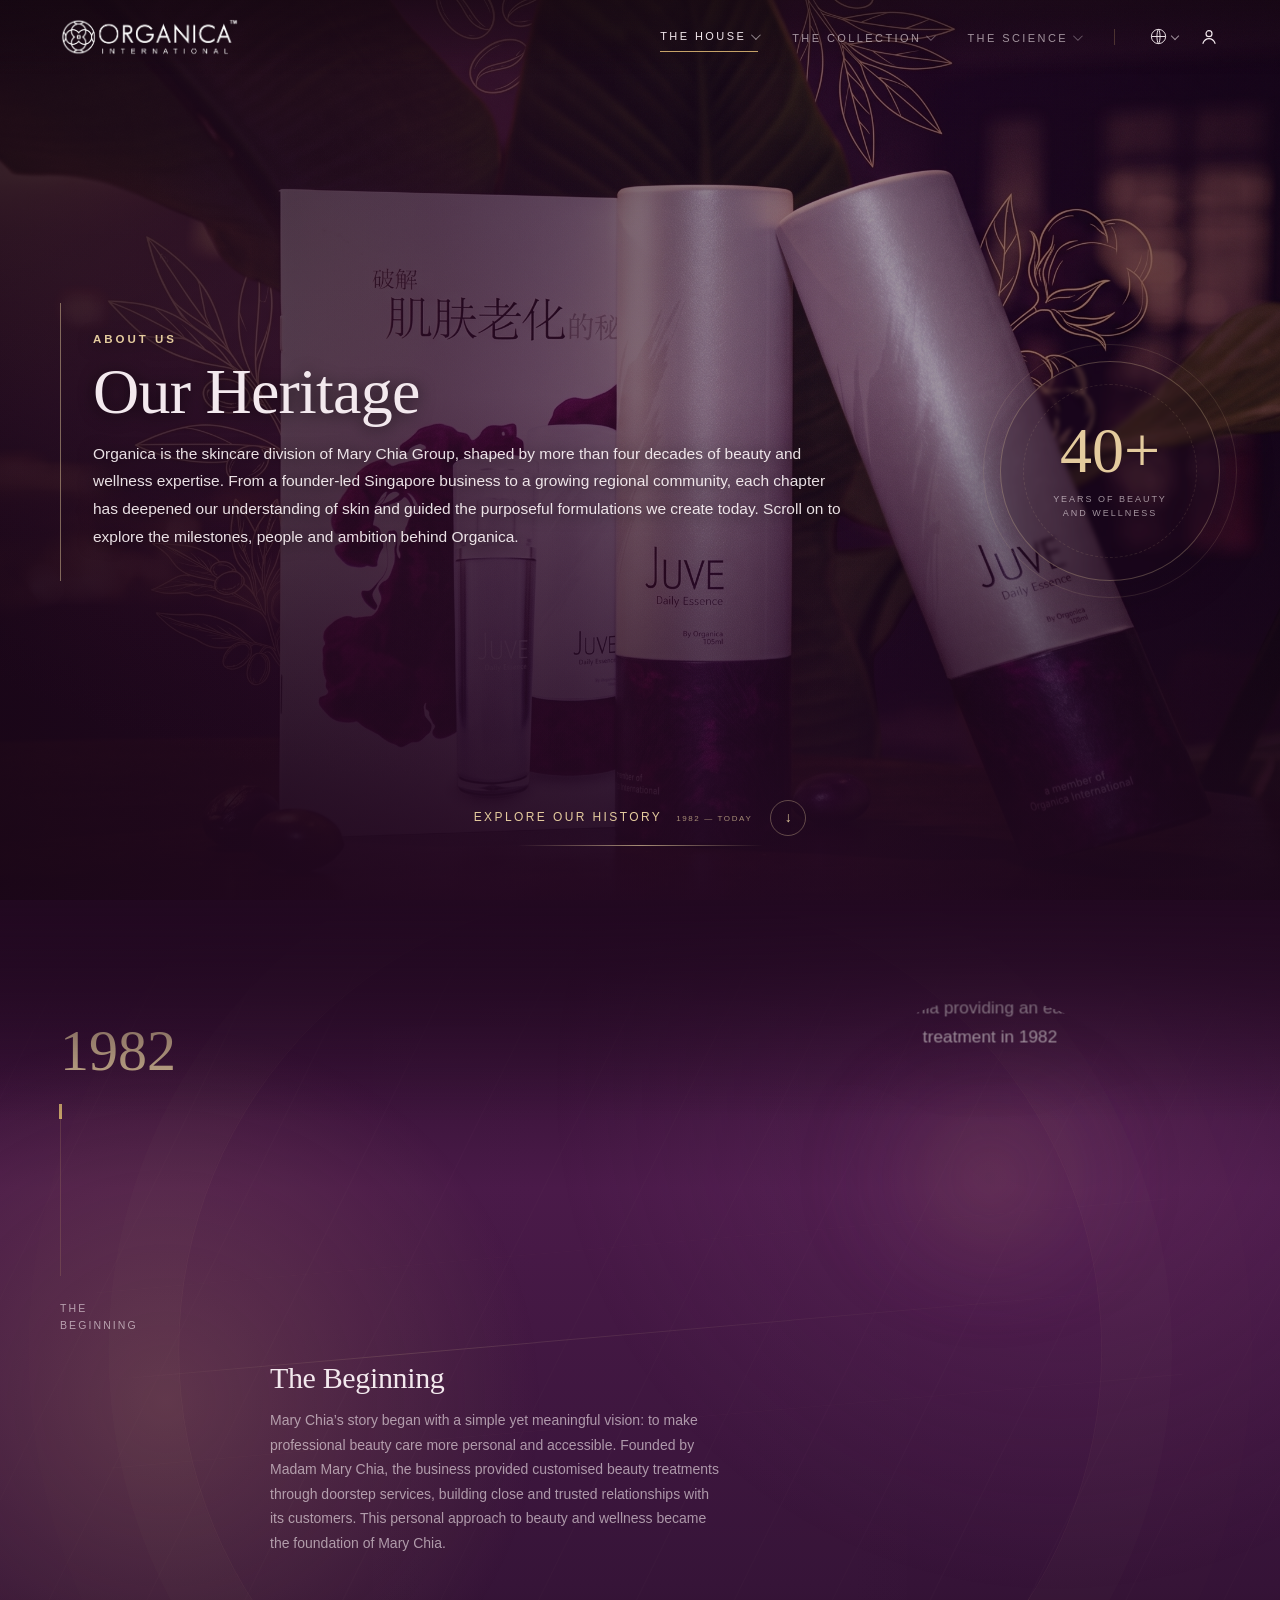
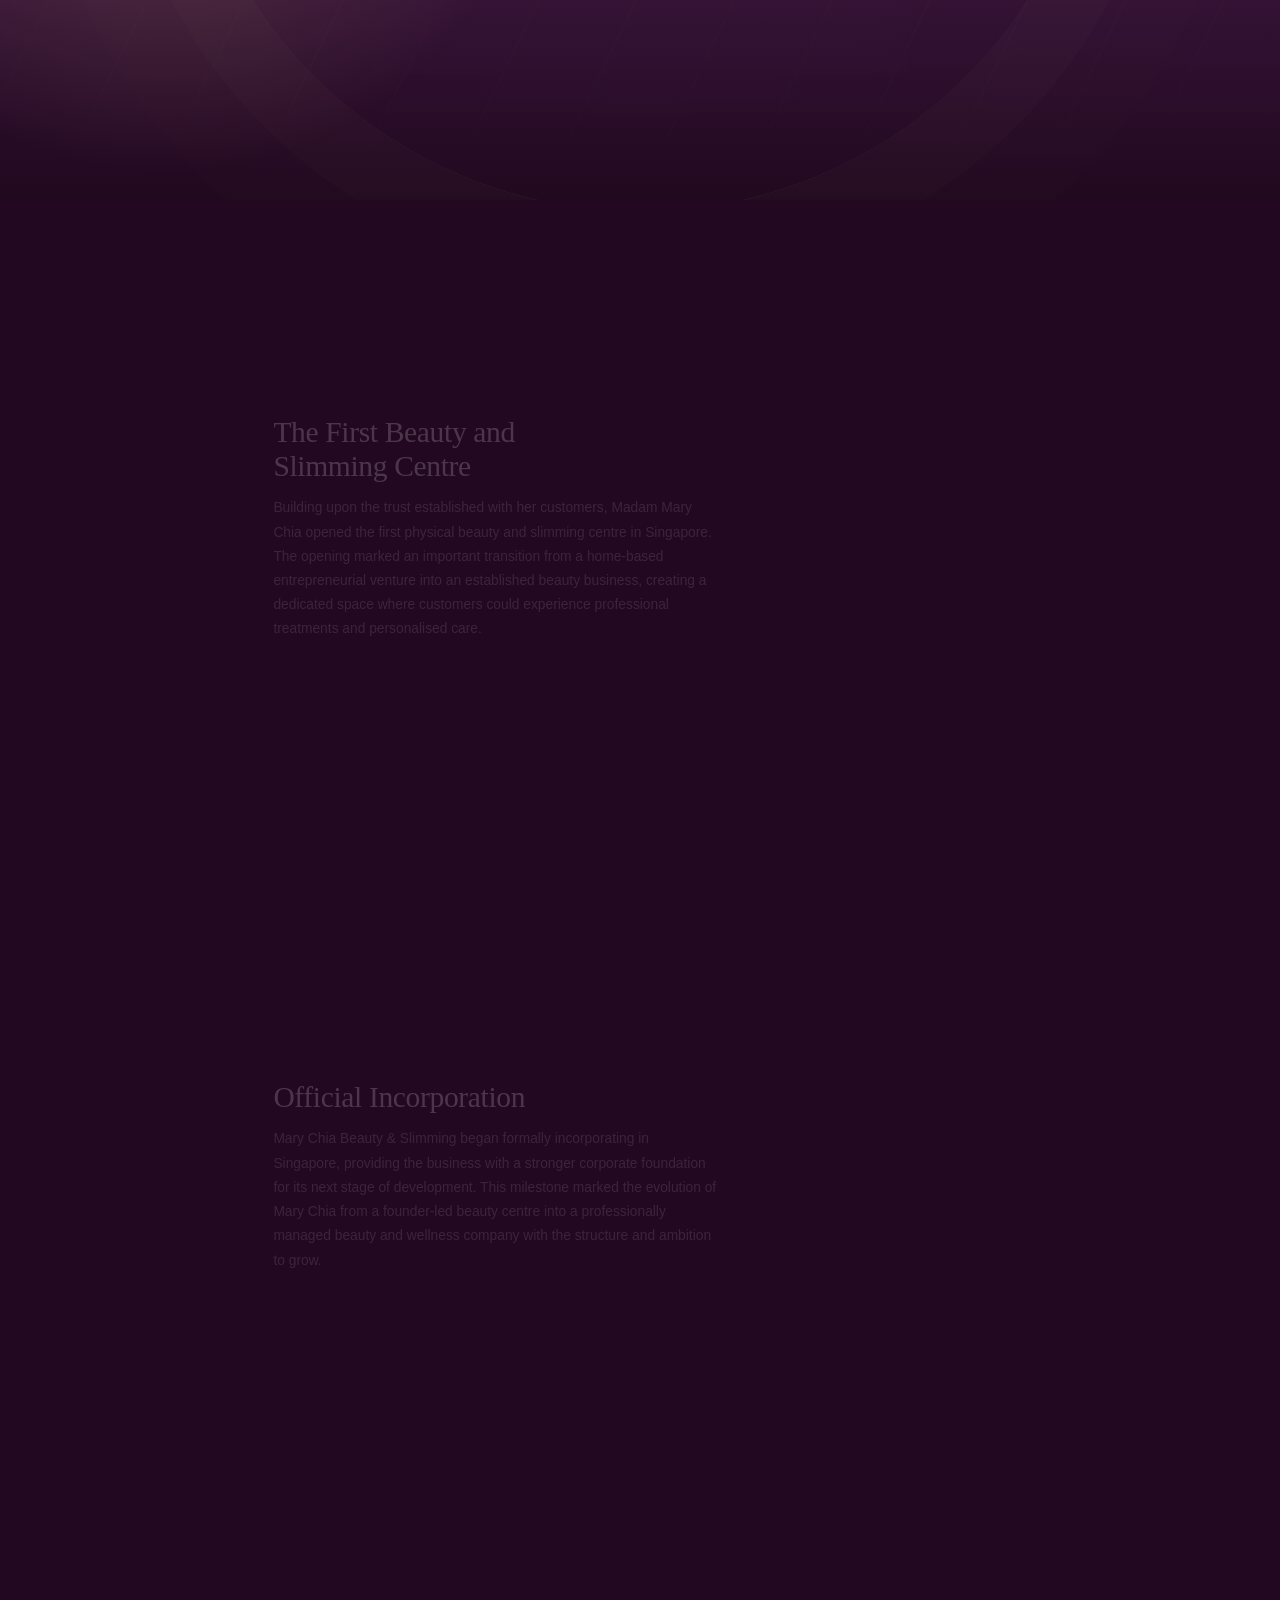
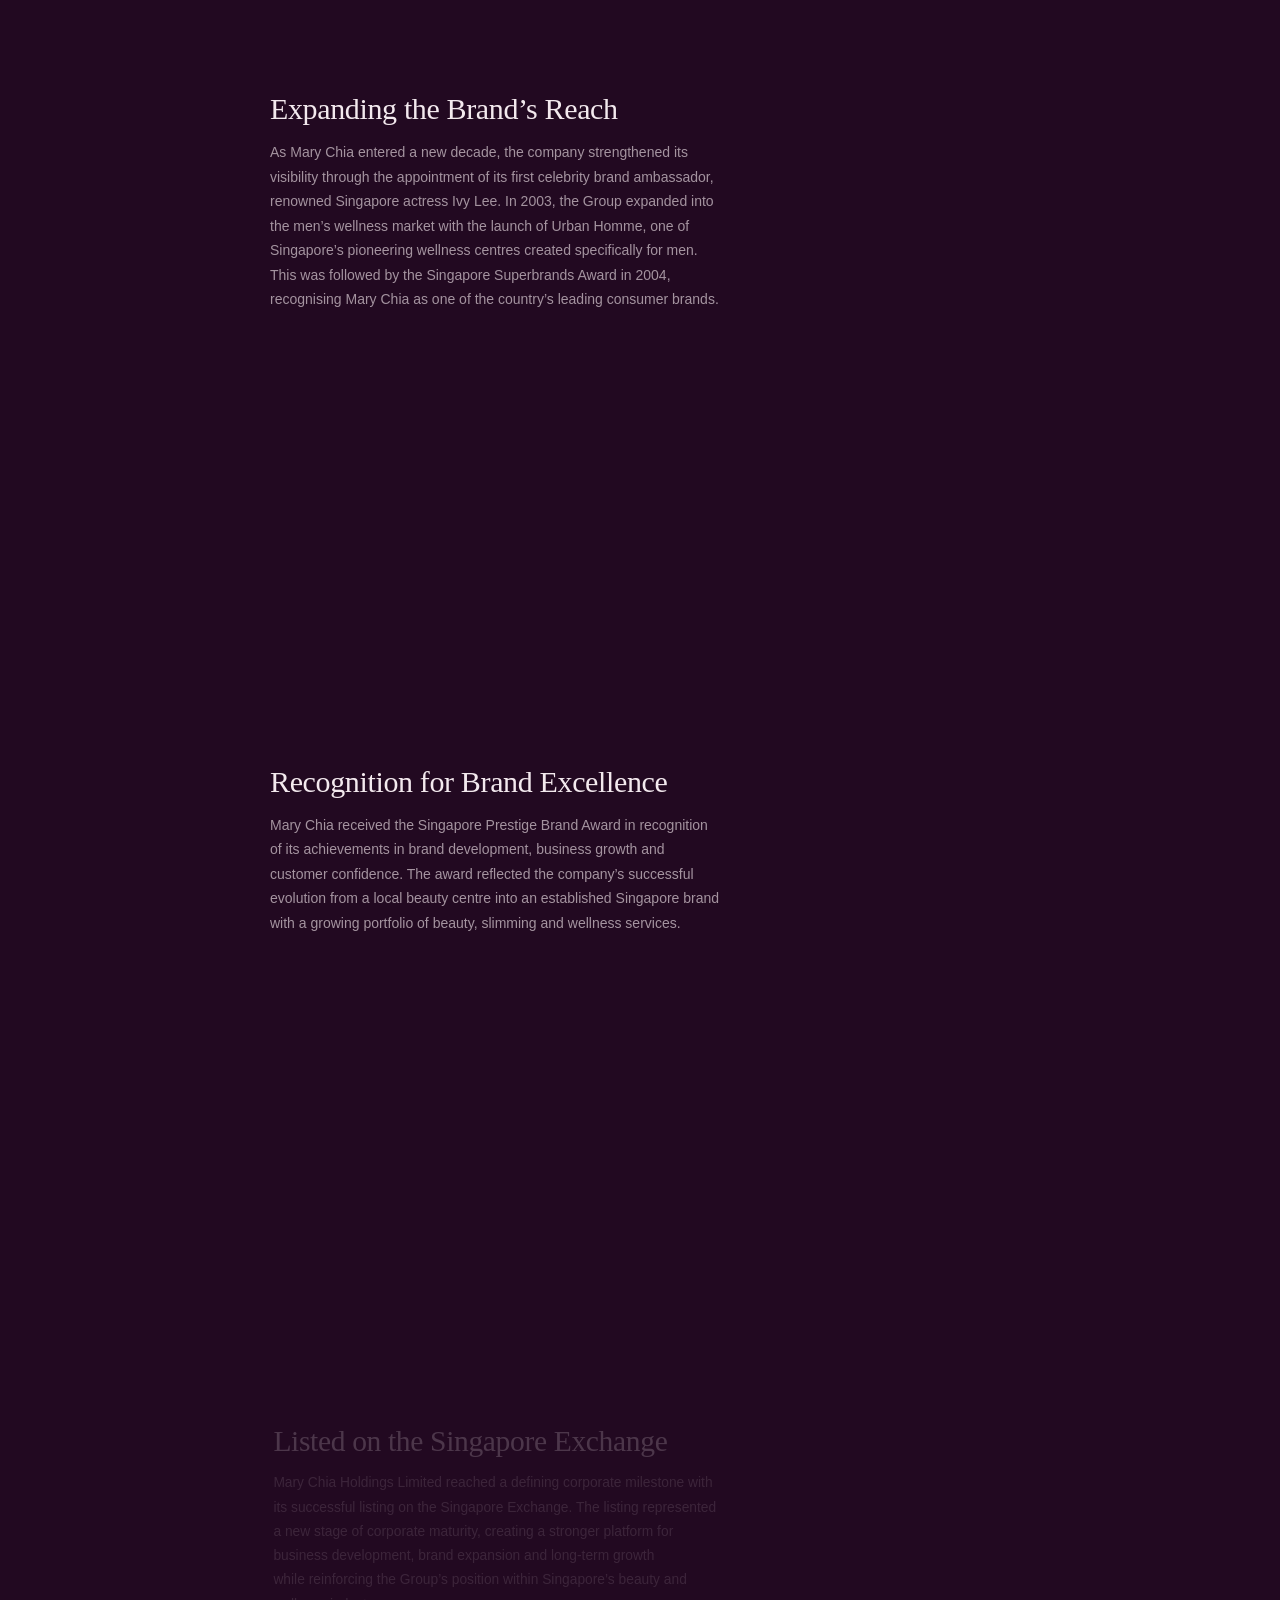
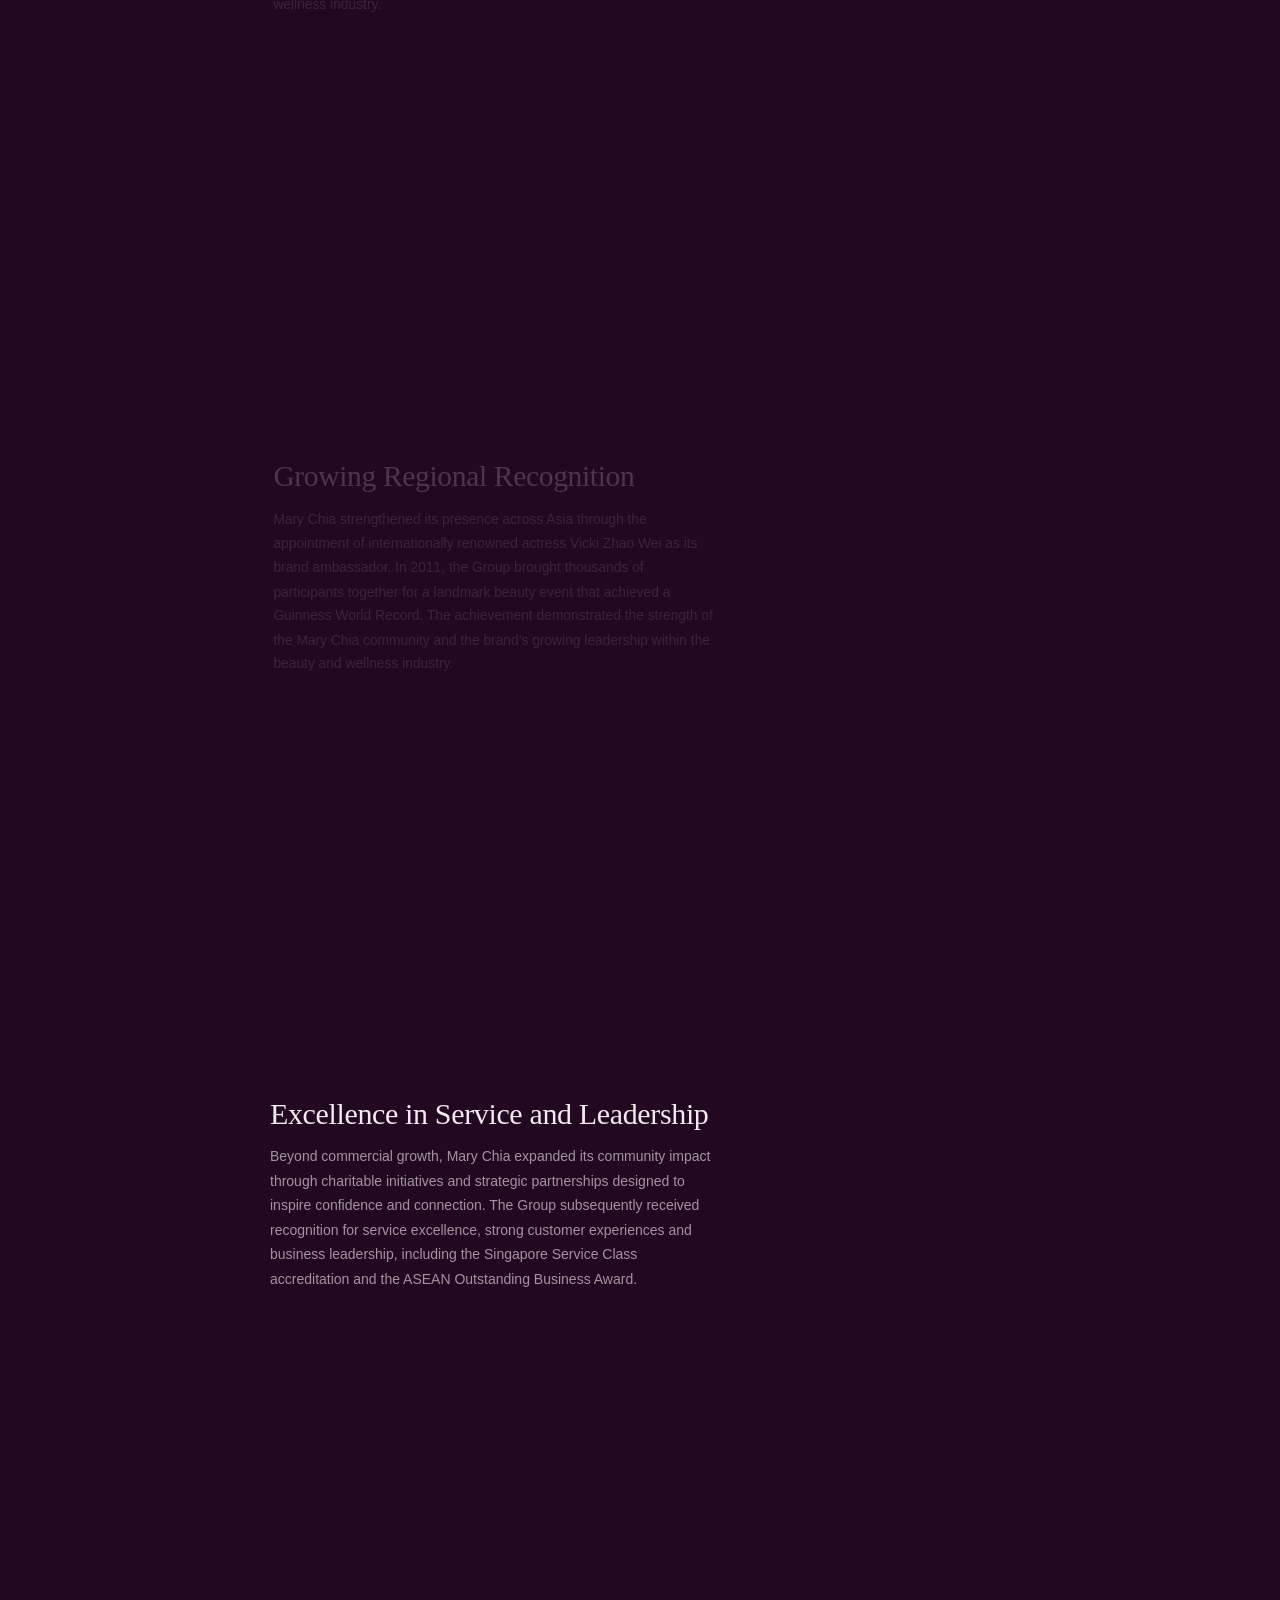
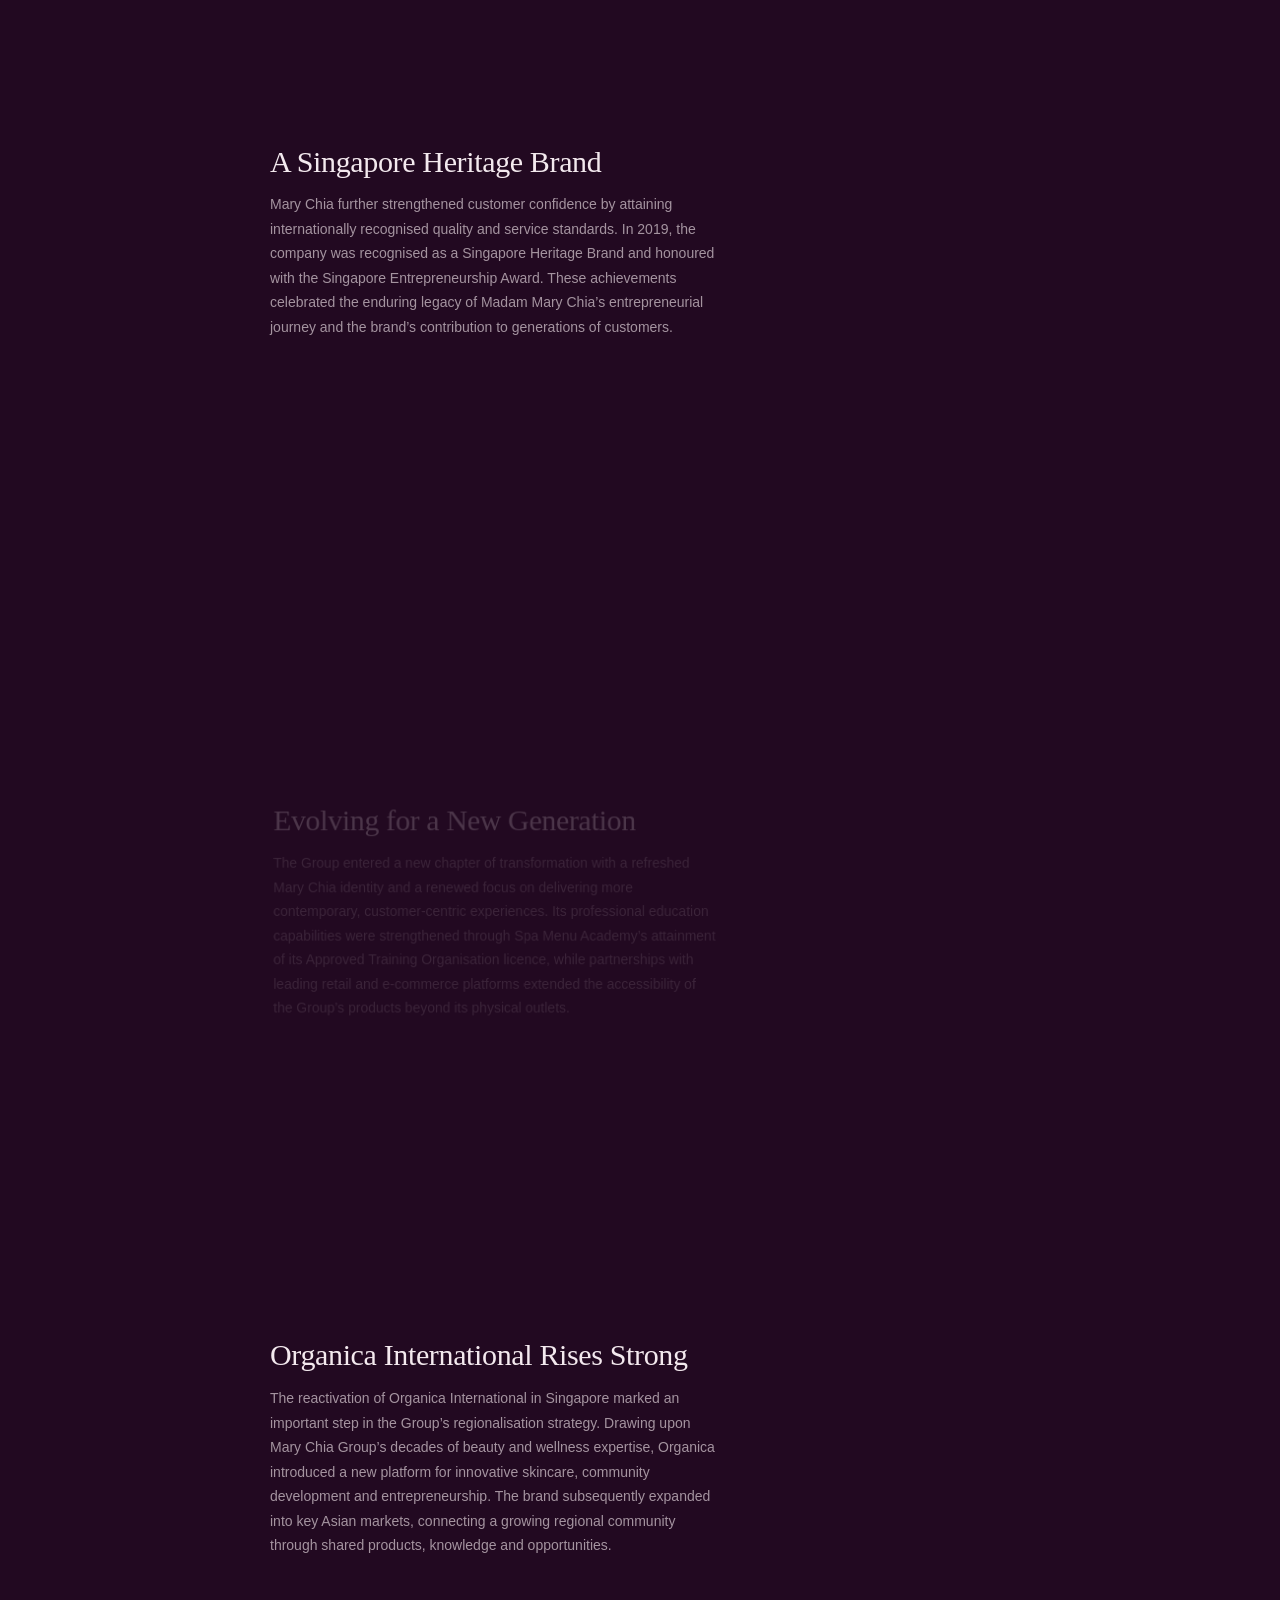
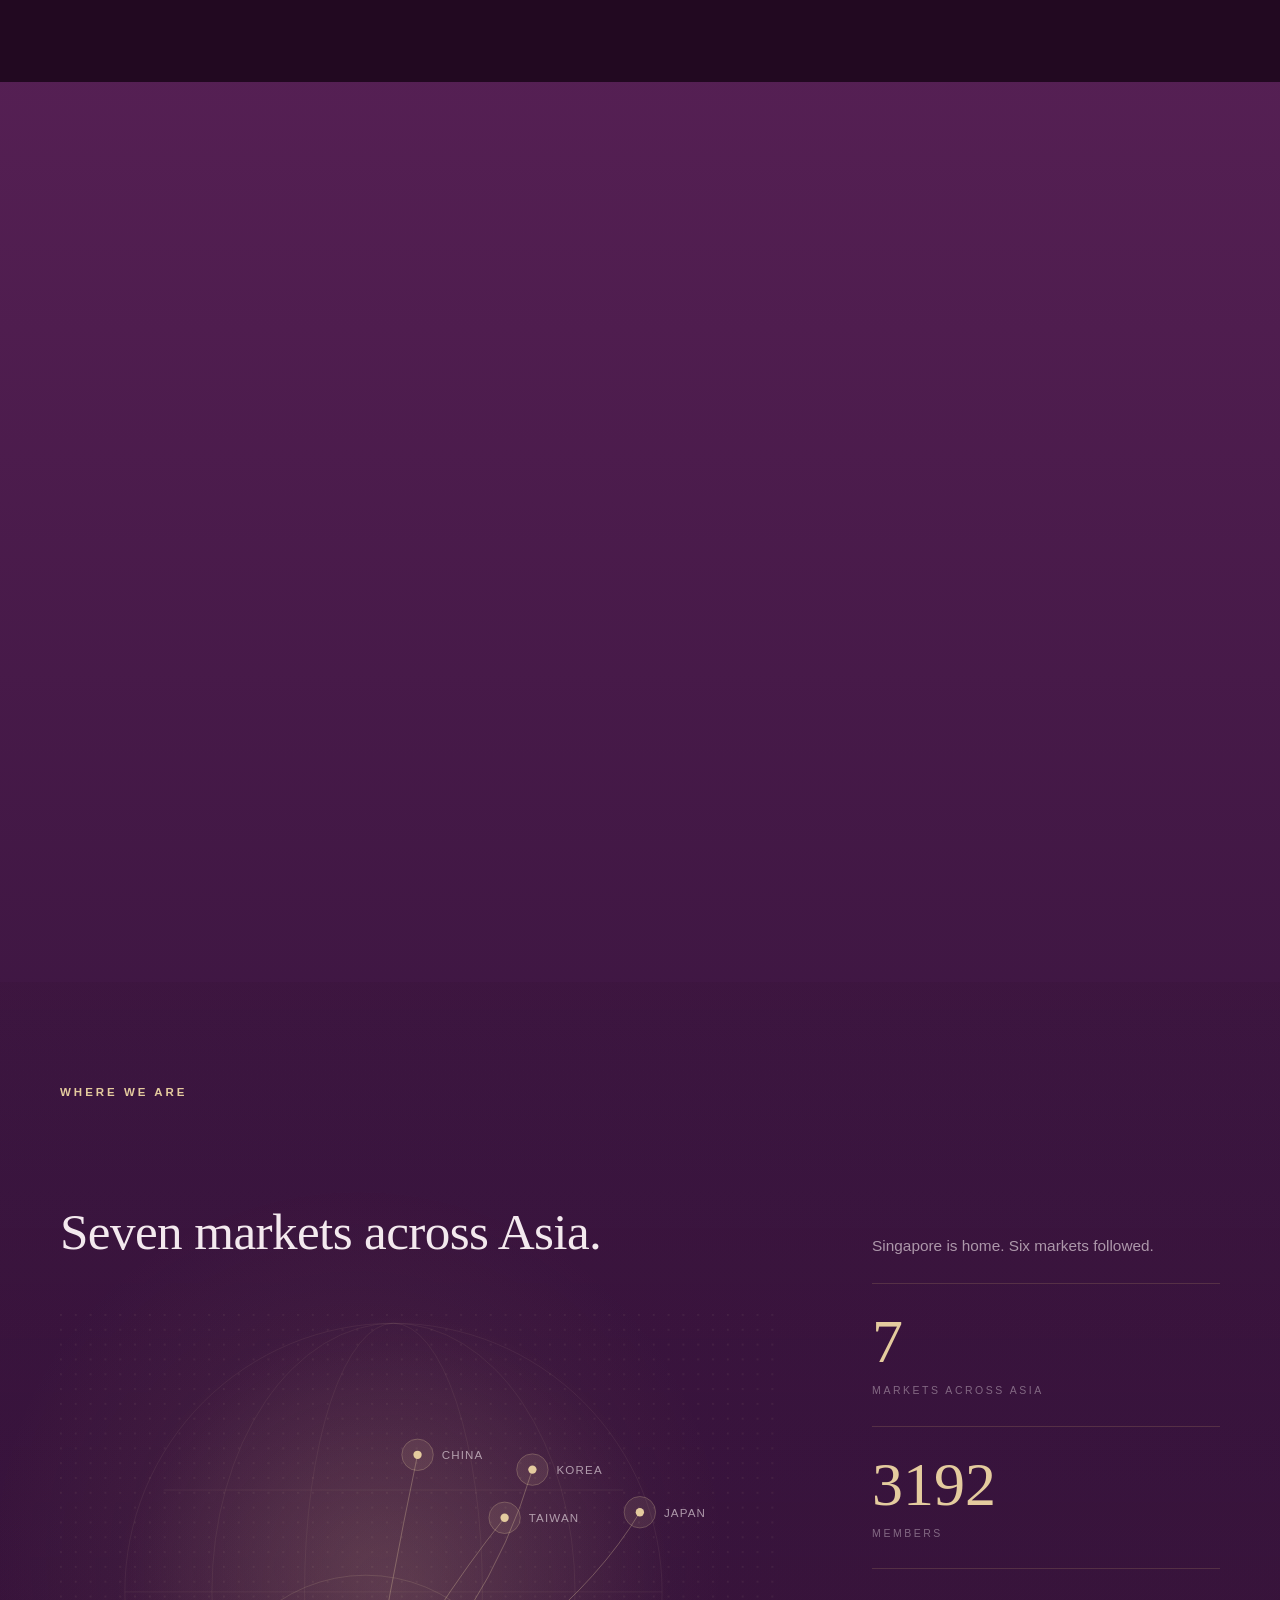
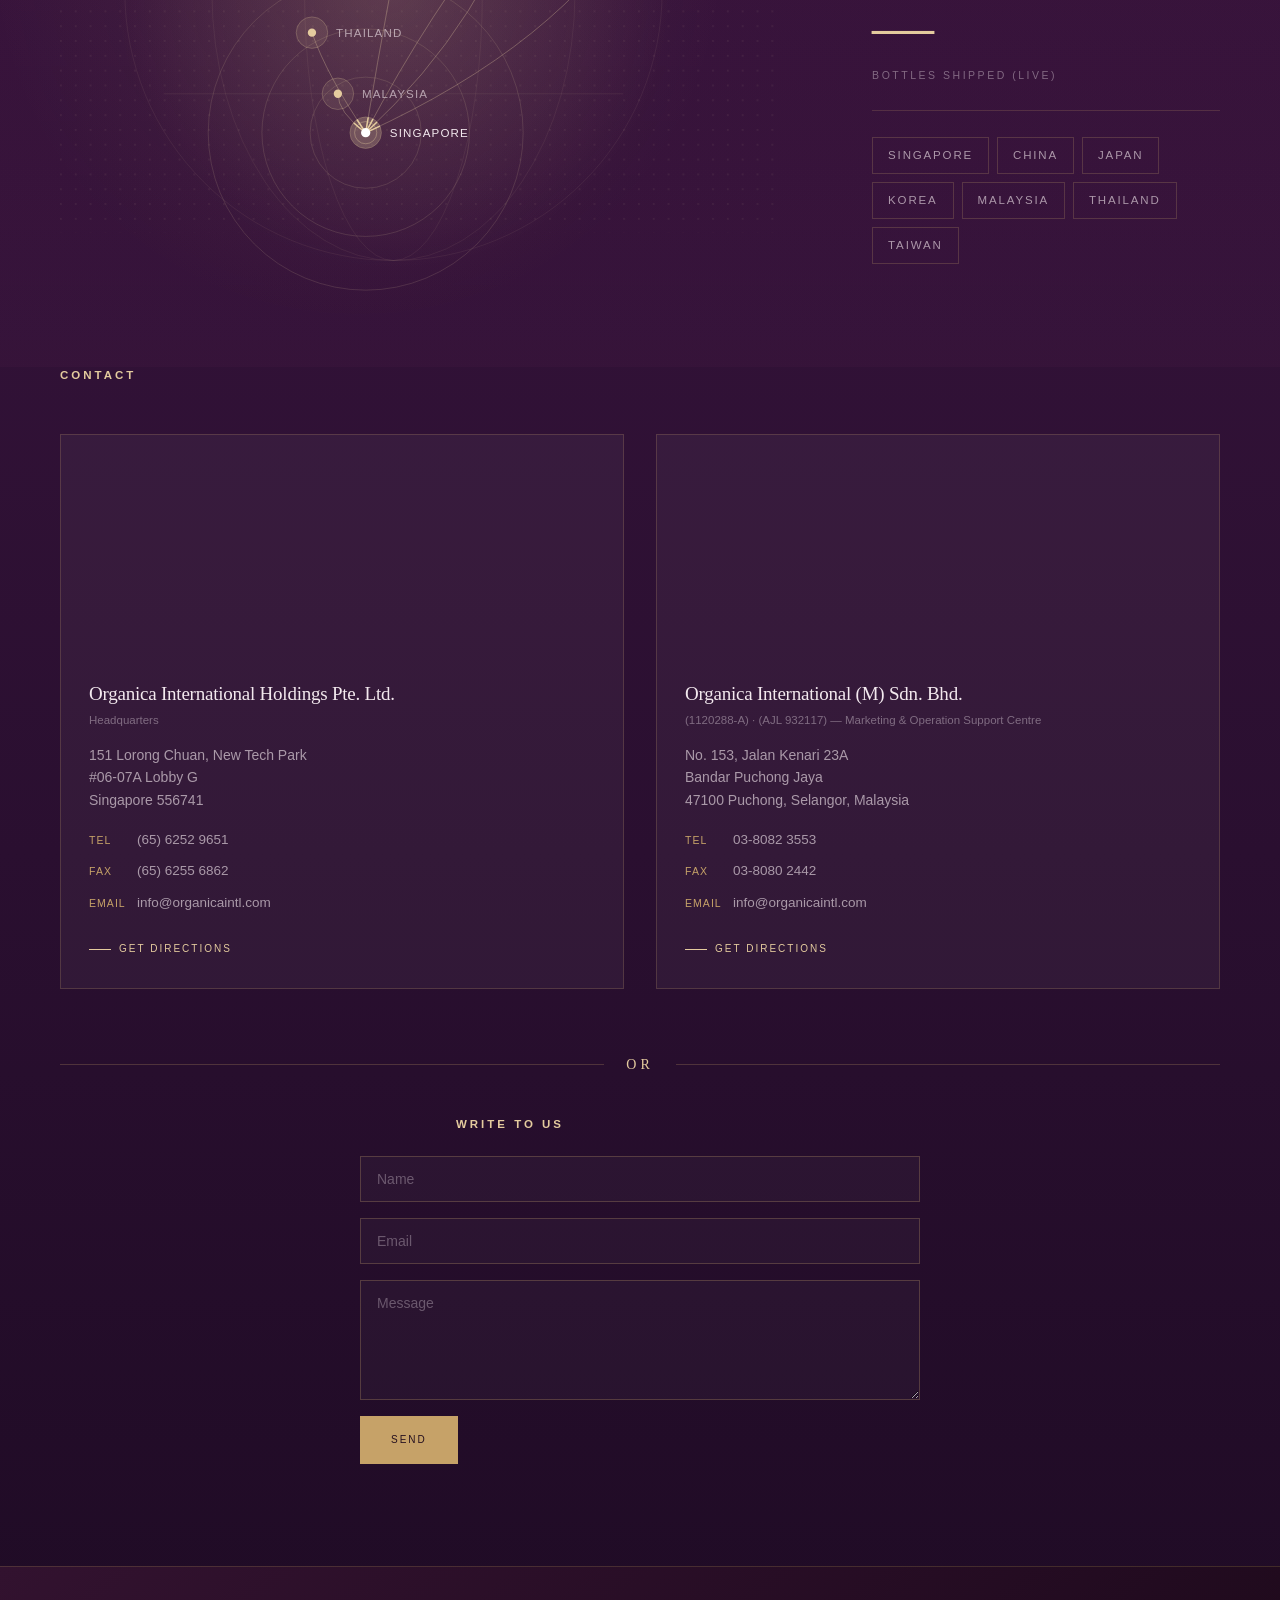
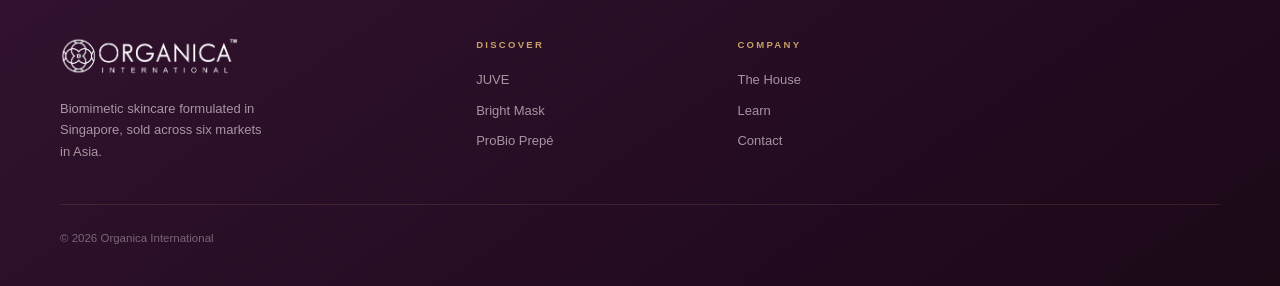
==== commit 6e5c2d97: "update" ====
--- a/house.html
+++ b/house.html
@@ -4,7 +4,7 @@
 <meta charset="utf-8">
 <meta name="viewport" content="width=device-width, initial-scale=1">
 <title>The House — Organica International</title>
-<link rel="stylesheet" href="assets/css/style.css?v=42">
+<link rel="stylesheet" href="assets/css/style.css?v=44">
 </head>
 <body class="house-page">
 <header id="hdr">
@@ -71,23 +71,30 @@
 <section class="pagehero"><div class="wrap">
   <div class="heritage-hero-copy">
     <p class="eyebrow" data-i="house_eyebrow">About Us</p>
-    <h1>Our Heritage</h1>
-    <p class="lede">Organica is the skincare division of Mary Chia Group, shaped by more than four decades of beauty and wellness expertise. From a founder-led Singapore business to a growing regional community, each chapter has deepened our understanding of skin and guided the purposeful formulations we create today. Begin the journey below to discover the milestones, people and ambition behind Organica.</p>
-  </div>
-  <div class="heritage-mark" aria-hidden="true"><strong>40+</strong><span>Years of beauty<br>and wellness</span></div>
+    <h1 data-i="heritage_h">Our Heritage</h1>
+    <p class="lede" data-i="heritage_p">Organica is the skincare division of Mary Chia Group, shaped by more than four decades of beauty and wellness expertise. From a founder-led Singapore business to a growing regional community, each chapter has deepened our understanding of skin and guided the purposeful formulations we create today. Scroll on to explore the milestones, people and ambition behind Organica.</p>
+  </div>
+  <div class="heritage-mark" aria-hidden="true"><strong>40+</strong><span data-i="heritage_years">Years of beauty<br>and wellness</span></div>
 </div></section>
 
 <section class="heritage-intro-section">
 <div class="wrap heritage-intro">
-  <a class="heritage-portal" href="#heritage-timeline" aria-label="Begin the Organica heritage timeline">
-    <span class="heritage-portal-copy"><small>Our story begins in 1982</small><strong>Begin the journey</strong></span>
-    <span class="heritage-portal-ring" aria-hidden="true"><i></i><b>&#8595;</b></span>
+  <a class="heritage-portal" href="#heritage-timeline" aria-label="Explore Organica's history">
+    <span class="heritage-portal-copy"><strong data-i="heritage_explore">Explore our history</strong><small data-i="heritage_range">1982 — Today</small></span>
+    <span class="heritage-portal-ring" aria-hidden="true"><b>&#8595;</b></span>
   </a>
 </div>
 </section>
 </div>
 
-<section class="storyline">
+<section class="storyline" data-era="origin">
+<div class="timeline-atmosphere" aria-hidden="true">
+  <span class="timeline-era timeline-era-origin"></span>
+  <span class="timeline-era timeline-era-growth"></span>
+  <span class="timeline-era timeline-era-legacy"></span>
+  <span class="timeline-era timeline-era-future"></span>
+  <span class="timeline-thread"></span>
+</div>
 <div class="wrap storyline-grid" id="heritage-timeline">
   <div class="storyline-sticky">
     <p class="sl-year" id="sl-year">1982</p>
@@ -96,67 +103,67 @@
   </div>
 
   <div class="storyline-feed">
-    <article class="sl-item" data-year="1982">
+    <article class="sl-item" data-year="1982" data-title-i="tl_1982_h" data-copy-i="tl_1982_p">
       <p class="sl-y-mobile">1982</p>
       <h3>The Beginning</h3>
       <p>Mary Chia’s story began with a simple yet meaningful vision: to make professional beauty care more personal and accessible. Founded by Madam Mary Chia, the business provided customised beauty treatments through doorstep services, building close and trusted relationships with its customers. This personal approach to beauty and wellness became the foundation of Mary Chia.</p>
     </article>
 
-    <article class="sl-item" data-year="1989">
+    <article class="sl-item" data-year="1989" data-title-i="tl_1989_h" data-copy-i="tl_1989_p">
       <p class="sl-y-mobile">1989</p>
       <h3>The First Beauty and Slimming Centre</h3>
       <p>Building upon the trust established with her customers, Madam Mary Chia opened the first physical beauty and slimming centre in Singapore. The opening marked an important transition from a home-based entrepreneurial venture into an established beauty business, creating a dedicated space where customers could experience professional treatments and personalised care.</p>
     </article>
 
-    <article class="sl-item" data-year="1994">
+    <article class="sl-item" data-year="1994" data-title-i="tl_1994_h" data-copy-i="tl_1994_p">
       <p class="sl-y-mobile">1994</p>
       <h3>Official Incorporation</h3>
       <p>Mary Chia Beauty &amp; Slimming began formally incorporating in Singapore, providing the business with a stronger corporate foundation for its next stage of development. This milestone marked the evolution of Mary Chia from a founder-led beauty centre into a professionally managed beauty and wellness company with the structure and ambition to grow.</p>
     </article>
 
-    <article class="sl-item" data-year="2001–2004">
+    <article class="sl-item" data-year="2001–2004" data-title-i="tl_2001_h" data-copy-i="tl_2001_p">
       <p class="sl-y-mobile">2001–2004</p>
       <h3>Expanding the Brand’s Reach</h3>
       <p>As Mary Chia entered a new decade, the company strengthened its visibility through the appointment of its first celebrity brand ambassador, renowned Singapore actress Ivy Lee. In 2003, the Group expanded into the men’s wellness market with the launch of Urban Homme, one of Singapore’s pioneering wellness centres created specifically for men. This was followed by the Singapore Superbrands Award in 2004, recognising Mary Chia as one of the country’s leading consumer brands.</p>
     </article>
 
-    <article class="sl-item" data-year="2007">
+    <article class="sl-item" data-year="2007" data-title-i="tl_2007_h" data-copy-i="tl_2007_p">
       <p class="sl-y-mobile">2007</p>
       <h3>Recognition for Brand Excellence</h3>
       <p>Mary Chia received the Singapore Prestige Brand Award in recognition of its achievements in brand development, business growth and customer confidence. The award reflected the company’s successful evolution from a local beauty centre into an established Singapore brand with a growing portfolio of beauty, slimming and wellness services.</p>
     </article>
 
-    <article class="sl-item" data-year="2009">
+    <article class="sl-item" data-year="2009" data-title-i="tl_2009_h" data-copy-i="tl_2009_p">
       <p class="sl-y-mobile">2009</p>
       <h3>Listed on the Singapore Exchange</h3>
       <p>Mary Chia Holdings Limited reached a defining corporate milestone with its successful listing on the Singapore Exchange. The listing represented a new stage of corporate maturity, creating a stronger platform for business development, brand expansion and long-term growth while reinforcing the Group’s position within Singapore’s beauty and wellness industry.</p>
     </article>
 
-    <article class="sl-item" data-year="2010–2011">
+    <article class="sl-item" data-year="2010–2011" data-title-i="tl_2010_h" data-copy-i="tl_2010_p">
       <p class="sl-y-mobile">2010–2011</p>
       <h3>Growing Regional Recognition</h3>
       <p>Mary Chia strengthened its presence across Asia through the appointment of internationally renowned actress Vicki Zhao Wei as its brand ambassador. In 2011, the Group brought thousands of participants together for a landmark beauty event that achieved a Guinness World Record. The achievement demonstrated the strength of the Mary Chia community and the brand’s growing leadership within the beauty and wellness industry.</p>
     </article>
 
-    <article class="sl-item" data-year="2013–2016">
+    <article class="sl-item" data-year="2013–2016" data-title-i="tl_2013_h" data-copy-i="tl_2013_p">
       <p class="sl-y-mobile">2013–2016</p>
       <h3>Excellence in Service and Leadership</h3>
       <p>Beyond commercial growth, Mary Chia expanded its community impact through charitable initiatives and strategic partnerships designed to inspire confidence and connection. The Group subsequently received recognition for service excellence, strong customer experiences and business leadership, including the Singapore Service Class accreditation and the ASEAN Outstanding Business Award.</p>
     </article>
 
-    <article class="sl-item" data-year="2018–2019">
+    <article class="sl-item" data-year="2018–2019" data-title-i="tl_2018_h" data-copy-i="tl_2018_p">
       <p class="sl-y-mobile">2018–2019</p>
       <h3>A Singapore Heritage Brand</h3>
       <p>Mary Chia further strengthened customer confidence by attaining internationally recognised quality and service standards. In 2019, the company was recognised as a Singapore Heritage Brand and honoured with the Singapore Entrepreneurship Award. These achievements celebrated the enduring legacy of Madam Mary Chia’s entrepreneurial journey and the brand’s contribution to generations of customers.</p>
     </article>
 
-    <article class="sl-item" data-year="2020–2022">
+    <article class="sl-item" data-year="2020–2022" data-title-i="tl_2020_h" data-copy-i="tl_2020_p">
       <p class="sl-y-mobile">2020–2022</p>
       <h3>Evolving for a New Generation</h3>
       <p>The Group entered a new chapter of transformation with a refreshed Mary Chia identity and a renewed focus on delivering more contemporary, customer-centric experiences. Its professional education capabilities were strengthened through Spa Menu Academy’s attainment of its Approved Training Organisation licence, while partnerships with leading retail and e-commerce platforms extended the accessibility of the Group’s products beyond its physical outlets.</p>
     </article>
 
-    <article class="sl-item" data-year="2024–2026">
+    <article class="sl-item" data-year="2024–2026" data-title-i="tl_2024_h" data-copy-i="tl_2024_p">
       <p class="sl-y-mobile">2024–2026</p>
       <h3>Organica International Rises Strong</h3>
       <p>The reactivation of Organica International in Singapore marked an important step in the Group’s regionalisation strategy. Drawing upon Mary Chia Group’s decades of beauty and wellness expertise, Organica introduced a new platform for innovative skincare, community development and entrepreneurship. The brand subsequently expanded into key Asian markets, connecting a growing regional community through shared products, knowledge and opportunities.</p>
@@ -182,7 +189,7 @@
   <div class="shead vm-heading">
     <p class="eyebrow" data-i="vm_eyebrow">What drives us</p>
     <h2 data-i="vm_h">Our Vision &amp; Mission</h2>
-    <p class="lede">The principles that shape what we formulate, how we grow and who we grow with.</p>
+    <p class="lede" data-i="vm_subtitle">The principles that shape what we formulate, how we grow and who we grow with.</p>
   </div>
   <div class="mvgrid">
     <article class="mv">
@@ -196,7 +203,7 @@
       <p data-i="vision_p">We see Organica becoming one of Asia Pacific's most trusted names in modern skincare, not because we shout the loudest, but because we deliver quietly and consistently on what we promise. We envision a future where feeling beautiful and being financially free are not two separate dreams but one shared journey, where the same community that trusts our products also grows alongside us, building livelihoods and businesses of their own. Organica is not just a skincare brand. It is a place where confidence, integrity and opportunity meet, and where everyone who joins us has the chance to feel a little more beautiful and a little more free.</p>
     </article>
   </div>
-  <a class="vm-next" href="#where"><span>See where our journey has taken us</span><i aria-hidden="true">&#8595;</i></a>
+  <a class="vm-next" href="#where"><span data-i="vm_next">See where our journey has taken us</span><i aria-hidden="true">&#8595;</i></a>
 </div></section>
 
 <section class="section sci-anchor where-section" id="where"><div class="wrap where-shell">
@@ -246,7 +253,7 @@
       <div class="stats">
         <div class="st"><p class="v" data-count="7">0</p><p class="k" data-i="stat_markets">Markets across Asia</p></div>
         <div class="st"><p class="v"><span data-count="3192">0</span></p><p class="k" data-i="stat_members">Members</p></div>
-        <div class="st"><p class="v"><span id="bottlesShipped" data-live-value>&mdash;</span></p><p class="k">Bottles shipped (live)</p></div>
+        <div class="st"><p class="v"><span id="bottlesShipped" data-live-value>&mdash;</span></p><p class="k" data-i="stat_bottles">Bottles shipped (live)</p></div>
       </div>
       <ul class="mlist" id="mlist">
         <li data-m="sg" data-i="m_sg">Singapore</li>
@@ -305,9 +312,9 @@
   </div>
   <div class="contact-grid" style="grid-template-columns:1fr;justify-items:center">
     <form class="cform" style="max-width:560px;width:100%" onsubmit="return false">
-      <input type="text" placeholder="Name">
-      <input type="email" placeholder="Email">
-      <textarea placeholder="Message"></textarea>
+      <input type="text" placeholder="Name" data-i-placeholder="ct_name">
+      <input type="email" placeholder="Email" data-i-placeholder="ct_email">
+      <textarea placeholder="Message" data-i-placeholder="ct_message"></textarea>
       <button class="btn btn-solid" style="align-self:flex-start" data-i="ct_f_send">Send</button>
     </form>
   </div>
@@ -380,6 +387,6 @@
   </div>
 </aside>
 
-<script src="assets/js/app.js?v=26"></script>
+<script src="assets/js/app.js?v=27"></script>
 </body>
 </html>
--- a/assets/css/style.css
+++ b/assets/css/style.css
@@ -5,6 +5,14 @@
   --glass:rgba(255,255,255,.045); --glass-hi:rgba(255,255,255,.08);
   --display:"Didot","Bodoni MT","Playfair Display",Georgia,serif;
   --body:"Helvetica Neue",Helvetica,Arial,sans-serif;
+  --sans:var(--body);
+  --plum-950:#1B0916;
+  --plum-900:#220B20;
+  --plum-800:#32122F;
+  --line:rgba(198,162,104,.22);
+  --ease-luxe:cubic-bezier(.22,1,.36,1);
+  --content:1220px;
+  --radius-sm:2px;
   --nav:74px;
 }
 *{box-sizing:border-box;margin:0;padding:0}
@@ -93,6 +101,7 @@
 .slide-media{overflow:hidden;align-items:flex-start;padding-top:142px}
 .slide-media .simg{width:100%;height:auto;display:block;animation:pulse 6s ease-in-out infinite}
 .slide-banner{align-items:stretch;padding-top:0;background:#1a081c}
+.slide-banner picture{position:absolute;inset:0;display:block}
 .slide-banner .simg{width:100%;height:100%;max-height:none;object-fit:cover;object-position:center;animation:none}
 @keyframes pulse{0%,100%{transform:scale(1)}50%{transform:scale(1.03)}}
 .dots{position:absolute;bottom:22px;left:50%;transform:translateX(-50%);display:flex;gap:12px;z-index:4}
@@ -150,43 +159,56 @@
   }
   .hero-art-slide .sgrid{
     height:100%;
-    padding:min(42svh,330px) 16px 50px;
+    padding:0 16px 74px;
     display:flex;
-    align-items:flex-end
+    align-items:flex-end;
+    justify-content:flex-start
   }
   .hero-art-slide .scopy{
     position:relative;
     z-index:2;
-    width:100%;
-    padding:18px;
-    background:linear-gradient(145deg,rgba(29,8,27,.78),rgba(38,17,35,.68));
+    width:min(64vw,250px);
+    padding:16px 15px;
+    background:linear-gradient(145deg,rgba(29,8,27,.76),rgba(38,17,35,.54));
     border:1px solid rgba(225,199,167,.24);
-    -webkit-backdrop-filter:blur(10px);
-    backdrop-filter:blur(10px);
+    -webkit-backdrop-filter:blur(7px);
+    backdrop-filter:blur(7px);
     box-shadow:0 20px 50px rgba(12,3,11,.34)
   }
   .hero-art-slide .scopy>:not(.scta){visibility:visible}
   .hero-art-slide .scopy .eyebrow{margin-bottom:8px;font-size:9px;line-height:1.45;letter-spacing:.2em}
-  .hero-art-slide .scopy h1{margin:0 0 10px;font-size:clamp(30px,8.5vw,36px);line-height:1.02}
-  .hero-art-slide .scopy .lede{margin:0;font-size:12px;line-height:1.5;max-width:34em}
+  .hero-art-slide .scopy h1{margin:0 0 9px;font-size:clamp(25px,7.1vw,31px);line-height:1.04}
+  .hero-art-slide .scopy .lede{margin:0;font-size:11.5px;line-height:1.45;max-width:26em}
   .hero-art-slide .scta{
     position:static;
     display:grid;
-    grid-template-columns:1fr 1fr;
+    grid-template-columns:1fr;
     gap:8px;
-    margin-top:16px
+    margin-top:13px
   }
   .hero-art-slide .scta .btn,
   .hero-art-slide .scta .btn:first-child,
   .hero-art-slide .scta .btn:last-child{
     width:100%;
-    min-height:46px;
+    min-height:42px;
     height:auto;
-    padding:10px 12px;
-    font-size:9px;
+    padding:9px 10px;
+    font-size:8.5px;
     letter-spacing:.14em
   }
   .hero-art-slide .smeta{display:none}
+
+  .slide-banner picture{position:absolute;inset:0;width:100%;height:100%}
+  .slide-banner picture .simg{
+    position:absolute;
+    inset:0;
+    width:100%;
+    height:100%;
+    max-width:none;
+    transform:none;
+    object-fit:cover;
+    object-position:center top
+  }
 }
 
 /* ================== HOUSE ================== */
@@ -419,7 +441,7 @@
 
 /* ================= COLLECTION — PRODUCT RUNWAY ================= */
 .collection-page{background:#f6f3ef;color:#211820}
-.collection-page #hdr{background:linear-gradient(90deg,#230a20,#3c1738);box-shadow:0 8px 26px rgba(29,8,26,.16)}
+.collection-page #hdr{background:linear-gradient(90deg,#230a20,#3c1738);box-shadow:0 8px 26px rgba(29,8,26,.16);color:var(--txt)}
 .collection-page main{background:linear-gradient(180deg,#f8f6f2 0%,#f2eee9 100%)}
 .collection-page footer{background:linear-gradient(145deg,#3b1435 0%,#220b20 70%,#180817 100%);color:var(--txt-dim);border-top-color:rgba(198,162,104,.2)}
 .collection-page footer a{color:var(--txt-dim)}
@@ -766,7 +788,7 @@
 .house-page .heritage-opening{
   background-image:
     linear-gradient(90deg,rgba(24,6,22,.82) 0%,rgba(35,8,31,.67) 34%,rgba(37,9,34,.32) 64%,rgba(20,5,19,.42) 100%),
-    linear-gradient(180deg,rgba(18,4,16,.22) 0%,rgba(24,6,22,.08) 48%,rgba(25,6,23,.72) 100%),
+    linear-gradient(180deg,rgba(18,4,16,.22) 0%,rgba(24,6,22,.08) 44%,rgba(34,9,33,.94) 100%),
     url("../images/Our heritage image /About Us.jpg");
   background-size:cover;
   background-position:center;
@@ -782,23 +804,80 @@
 }
 .house-page .heritage-opening .pagehero,
 .house-page .heritage-intro-section{position:relative;z-index:1;background:transparent}
-.house-page .heritage-hero-copy{padding:28px 32px 30px;border-left:1px solid rgba(228,203,158,.48);background:linear-gradient(90deg,rgba(20,5,18,.54),rgba(20,5,18,.2) 72%,transparent);text-shadow:0 2px 16px rgba(8,1,7,.72)}
+.house-page .heritage-hero-copy{padding:28px 32px 30px;border-left:1px solid rgba(228,203,158,.48);background:transparent;text-shadow:0 2px 16px rgba(8,1,7,.72)}
 .house-page .heritage-hero-copy .lede{color:rgba(255,247,250,.9)}
 .house-page .heritage-mark{background:rgba(24,6,22,.24);box-shadow:0 0 54px rgba(18,4,16,.3);backdrop-filter:blur(2px)}
 @media(max-width:800px){
   .house-page .heritage-opening{background-position:58% center}
-  .house-page .heritage-hero-copy{padding:24px 22px 26px;background:rgba(20,5,18,.58);border-left-color:rgba(228,203,158,.4);backdrop-filter:blur(4px)}
+  .house-page .heritage-hero-copy{padding:24px 22px 26px;background:transparent;border-left-color:rgba(228,203,158,.4);backdrop-filter:none}
 }
 .heritage-intro{display:flex;justify-content:center;align-items:center;margin:0 auto}
-.heritage-portal{display:flex;align-items:center;gap:22px;color:var(--txt);padding:8px 10px 8px 24px;border-radius:999px;border:1px solid rgba(228,203,158,.26);background:rgba(18,5,16,.38);box-shadow:0 18px 50px rgba(8,2,7,.2);transition:transform .45s cubic-bezier(.22,1,.36,1),border-color .35s ease,background .35s ease}
-.heritage-portal:hover{transform:translateY(-4px);border-color:rgba(228,203,158,.58);background:rgba(27,8,24,.68)}
-.heritage-portal-copy{display:flex;flex-direction:column;gap:3px;text-align:right}
-.heritage-portal-copy small{font-size:8px;letter-spacing:.24em;text-transform:uppercase;color:var(--gold)}
-.heritage-portal-copy strong{font-family:var(--display);font-size:23px;font-weight:400;white-space:nowrap}
-.heritage-portal-ring{width:58px;height:58px;display:grid;place-items:center;border-radius:50%;position:relative;border:1px solid rgba(228,203,158,.4);color:var(--gold-lt);overflow:hidden}
-.heritage-portal-ring i{position:absolute;inset:5px;border-radius:50%;border:1px dashed rgba(228,203,158,.2);animation:heritageRing 16s linear infinite}
-.heritage-portal-ring b{font-size:18px;font-weight:400;transition:transform .4s cubic-bezier(.22,1,.36,1)}
-.heritage-portal:hover .heritage-portal-ring b{transform:translateY(5px)}
+.heritage-portal{
+  display:grid;grid-template-columns:auto 36px;align-items:center;column-gap:18px;
+  color:var(--txt);padding:12px 0;border:0;border-radius:0;background:transparent;box-shadow:none;
+  transition:color .35s ease,transform .45s cubic-bezier(.22,1,.36,1)
+}
+.heritage-portal::after{content:"";grid-column:1/-1;height:1px;margin-top:9px;background:linear-gradient(90deg,transparent,rgba(228,203,158,.68),transparent);transform:scaleX(.74);transition:transform .45s cubic-bezier(.22,1,.36,1)}
+.heritage-portal:hover{transform:translateY(3px);color:var(--gold-lt)}
+.heritage-portal:hover::after{transform:scaleX(1)}
+.heritage-portal-copy{display:flex;align-items:baseline;gap:14px;text-align:left}
+.heritage-portal-copy small{font-size:8px;letter-spacing:.2em;text-transform:uppercase;color:rgba(228,203,158,.68);order:2}
+.heritage-portal-copy strong{font-family:var(--sans);font-size:12px;font-weight:500;letter-spacing:.2em;text-transform:uppercase;white-space:nowrap}
+.heritage-portal-ring{width:36px;height:36px;display:grid;place-items:center;border-radius:50%;position:relative;border:1px solid rgba(228,203,158,.34);color:var(--gold-lt);overflow:hidden;transition:border-color .35s ease,background .35s ease}
+.heritage-portal-ring b{font-size:14px;font-weight:400;transition:transform .4s cubic-bezier(.22,1,.36,1)}
+.heritage-portal:hover .heritage-portal-ring{border-color:rgba(228,203,158,.7);background:rgba(198,162,104,.08)}
+.heritage-portal:hover .heritage-portal-ring b{transform:translateY(4px)}
+
+/* Blend the photographic opening into the first timeline chapter. */
+.house-page .storyline{
+  position:relative;isolation:isolate;background:#220921;
+}
+.timeline-atmosphere{
+  position:sticky;z-index:0;top:0;height:100svh;margin-bottom:-100svh;overflow:hidden;pointer-events:none;
+  background:linear-gradient(180deg,#220921 0%,#491948 32%,#351337 76%,#21091f 100%);
+}
+.timeline-atmosphere::before{
+  content:"";position:absolute;inset:0;opacity:.3;
+  background:
+    repeating-linear-gradient(116deg,transparent 0 86px,rgba(232,207,166,.055) 87px,transparent 88px),
+    linear-gradient(90deg,transparent,rgba(255,255,255,.025),transparent);
+  mask-image:linear-gradient(180deg,transparent,#000 16%,#000 84%,transparent);
+}
+.timeline-atmosphere::after{
+  content:"";position:absolute;width:min(72vw,940px);aspect-ratio:1;left:50%;top:50%;transform:translate(-50%,-50%) rotate(calc(var(--timeline-step,0) * 3deg));
+  border:1px solid rgba(228,203,158,.08);border-radius:50%;
+  box-shadow:0 0 0 70px rgba(228,203,158,.018),0 0 0 150px rgba(228,203,158,.012);
+  transition:transform 1.1s cubic-bezier(.22,1,.36,1),opacity .8s ease;opacity:.72;
+}
+.timeline-era{position:absolute;inset:-8%;opacity:0;transform:scale(1.08);transition:opacity 1.15s cubic-bezier(.22,1,.36,1),transform 1.45s cubic-bezier(.22,1,.36,1);will-change:opacity,transform}
+.timeline-era-origin{background:radial-gradient(circle at 18% 55%,rgba(209,164,119,.22),transparent 28%),radial-gradient(circle at 78% 25%,rgba(130,62,124,.28),transparent 36%)}
+.timeline-era-growth{background:radial-gradient(ellipse at 68% 48%,rgba(174,105,164,.3),transparent 34%),radial-gradient(circle at 22% 20%,rgba(213,175,124,.12),transparent 25%)}
+.timeline-era-legacy{background:radial-gradient(circle at 28% 64%,rgba(221,186,132,.2),transparent 28%),radial-gradient(ellipse at 78% 38%,rgba(105,53,119,.34),transparent 38%)}
+.timeline-era-future{background:radial-gradient(circle at 50% 42%,rgba(152,75,145,.3),transparent 35%),radial-gradient(ellipse at 82% 72%,rgba(214,172,114,.13),transparent 28%)}
+.storyline[data-era="origin"] .timeline-era-origin,
+.storyline[data-era="growth"] .timeline-era-growth,
+.storyline[data-era="legacy"] .timeline-era-legacy,
+.storyline[data-era="future"] .timeline-era-future{opacity:1;transform:scale(1)}
+.timeline-thread{
+  position:absolute;left:8%;right:8%;top:52%;height:1px;opacity:.38;
+  background:linear-gradient(90deg,transparent,rgba(228,203,158,.42) 28%,rgba(228,203,158,.12) 70%,transparent);
+  transform:translateY(calc((var(--timeline-step,0) - 5) * 7px)) rotate(-5deg);
+  box-shadow:0 88px 0 rgba(228,203,158,.055),0 -88px 0 rgba(228,203,158,.045);
+  transition:transform 1.1s cubic-bezier(.22,1,.36,1);
+}
+.house-page .storyline-grid{position:relative;z-index:1}
+.house-page .storyline::before{
+  content:"";position:absolute;z-index:2;left:0;right:0;top:0;height:220px;pointer-events:none;
+  background:linear-gradient(180deg,#220921 0%,rgba(34,9,33,.78) 30%,rgba(34,9,33,0) 100%);
+}
+@media (min-width:801px){
+  .house-page .storyline::after{
+    background:linear-gradient(180deg,rgba(33,9,31,0),rgba(33,9,31,.78) 60%,#21091f 100%);
+  }
+}
+@media(prefers-reduced-motion:reduce){
+  .timeline-era,.timeline-thread,.timeline-atmosphere::after{transition:none}
+}
 
 /* The last chapter hands off promptly; all timeline content and interaction stay intact. */
 .storyline{padding-bottom:0}
@@ -863,28 +942,31 @@
 .house-page .mvgrid{position:absolute;inset:0;display:block;max-width:none;margin:0}
 .house-page .mvgrid::before{display:none}
 .house-page .mvgrid .mv{
-  position:absolute;width:min(470px,38vw);padding:0;border:0;background:none;box-shadow:none;backdrop-filter:none;transform:none!important;text-align:left;
+  position:absolute;width:min(500px,40vw);padding:0;border:0;background:none;box-shadow:none;backdrop-filter:none;transform:none!important;text-align:left;
 }
 .house-page .mvgrid .mv.premium-depth{
   border:0!important;background:transparent!important;box-shadow:none!important;backdrop-filter:none!important;-webkit-backdrop-filter:none!important;
 }
-.house-page .mvgrid .mv:first-child{left:4%;top:25%}
-.house-page .mvgrid .mv:last-child{right:4%;bottom:18%;text-align:right}
-.house-page .mvgrid .mv::before{
-  content:"";position:absolute;top:25px;width:10px;height:10px;border-radius:50%;background:var(--gold-lt);box-shadow:0 0 18px rgba(228,203,158,.48);
-}
-.house-page .mvgrid .mv::after{
-  content:"";position:absolute;top:29px;height:1px;width:clamp(150px,24vw,390px);background:linear-gradient(90deg,var(--gold-lt),rgba(228,203,158,.08));
-}
-.house-page .mvgrid .mv:first-child::before{left:124px}
-.house-page .mvgrid .mv:first-child::after{left:134px}
-.house-page .mvgrid .mv:last-child::before{right:102px}
-.house-page .mvgrid .mv:last-child::after{right:112px;transform:scaleX(-1)}
+.house-page .mvgrid .mv:first-child{left:4%;top:26%}
+.house-page .mvgrid .mv:last-child{right:4%;bottom:13%;text-align:left}
+.house-page .mvgrid .mv::before,
+.house-page .mvgrid .mv::after{display:none}
 .house-page .vm-index{display:none}
-.house-page .mvgrid h3{font-family:var(--sans);font-size:17px;font-weight:600;letter-spacing:.08em;text-transform:uppercase;margin:0 0 14px;color:#fff}
-.house-page .mvgrid .mv:last-child h3{padding-right:124px}
-.house-page .mvgrid p{max-width:46ch;font-size:12.5px;line-height:1.62;color:rgba(247,238,242,.78)}
-.house-page .mvgrid .mv:last-child p{margin-left:auto}
+.house-page .mvgrid h3{
+  display:flex;align-items:center;gap:14px;
+  font-family:var(--sans);font-size:19px;font-weight:600;letter-spacing:.1em;text-transform:uppercase;
+  margin:0 0 17px;color:#fff;white-space:nowrap;
+}
+.house-page .mvgrid h3::after{
+  content:"";display:block;flex:1;min-width:90px;height:9px;
+  background:
+    radial-gradient(circle at 4px 50%,var(--gold-lt) 0 4px,transparent 4.5px),
+    linear-gradient(90deg,rgba(228,203,158,.8),rgba(228,203,158,.08)) 8px 50% / calc(100% - 8px) 1px no-repeat;
+  filter:drop-shadow(0 0 8px rgba(228,203,158,.3));
+}
+.house-page .mvgrid .mv:last-child h3{padding-right:0}
+.house-page .mvgrid p{max-width:50ch;font-size:15px;line-height:1.7;color:rgba(247,238,242,.82)}
+.house-page .mvgrid .mv:last-child p{margin-left:0}
 .house-page .mvgrid .mv:hover{transform:none;box-shadow:none}
 .house-page .vm-next{position:absolute;z-index:3;left:50%;bottom:30px;transform:translateX(-50%);margin:0}
 @media(max-width:800px){
@@ -895,10 +977,9 @@
   .house-page .vm-heading h2{font-size:42px}
   .house-page .mvgrid{position:relative;inset:auto;display:grid;gap:58px}
   .house-page .mvgrid .mv{position:relative!important;inset:auto!important;width:auto;text-align:left!important}
-  .house-page .mvgrid .mv::before{left:90px!important;right:auto!important;top:19px}
-  .house-page .mvgrid .mv::after{left:100px!important;right:auto!important;top:23px;width:calc(100% - 100px);transform:none!important}
   .house-page .mvgrid .mv:last-child h3{padding-right:0}
-  .house-page .mvgrid p{max-width:none;font-size:13px}
+  .house-page .mvgrid h3{font-size:17px}
+  .house-page .mvgrid p{max-width:none;font-size:14px}
   .house-page .mvgrid .mv:last-child p{margin-left:0}
   .house-page .vm-next{bottom:28px}
 }
@@ -907,10 +988,10 @@
 .where-section{min-height:100svh;display:flex;align-items:center;position:relative;padding:calc(var(--nav) + 42px) 0 54px;background:linear-gradient(180deg,rgba(30,8,27,.08),rgba(89,34,81,.15))}
 .where-section::before{content:"";position:absolute;inset:0;pointer-events:none;background:radial-gradient(circle at 28% 58%,rgba(198,162,104,.1),transparent 34%)}
 .where-shell{position:relative;z-index:1;width:100%}
-.where-section .shead{display:grid;grid-template-columns:1fr 1fr;column-gap:60px;align-items:end;margin-bottom:24px}
+.where-section .shead{display:grid;grid-template-columns:minmax(0,1.35fr) minmax(280px,.65fr);gap:clamp(44px,7vw,100px);align-items:end;margin-bottom:24px;max-width:none;width:100%}
 .where-section .shead .eyebrow{grid-column:1/-1}
-.where-section .shead h2{margin-bottom:0}
-.where-section .shead .lede{margin:0;justify-self:end;align-self:end}
+.where-section .shead h2{margin-bottom:0;max-width:none;white-space:nowrap;font-size:clamp(38px,4vw,58px)}
+.where-section .shead .lede{margin:0;justify-self:stretch;align-self:end;text-align:left;width:100%}
 .where-section .mrow{grid-template-columns:minmax(0,1.35fr) minmax(280px,.65fr);gap:clamp(44px,7vw,100px);align-items:center}
 .where-section .map{max-height:60vh}
 .where-section .stats{border-top:1px solid rgba(198,162,104,.2)}
@@ -922,6 +1003,7 @@
   .mvgrid .mv:first-child,.mvgrid .mv:last-child{transform:none}
   .where-section{height:auto;min-height:100svh}
   .where-section .shead{display:block}
+  .where-section .shead h2{white-space:normal}
   .where-section .shead .lede{margin-top:12px}
   .where-section .mrow{grid-template-columns:1fr;gap:28px}
   .where-section .map{max-height:48vh}
@@ -1528,12 +1610,10 @@
   .scta .btn{width:100%}
   .smeta{display:grid;grid-template-columns:1fr 1fr;gap:8px 14px;margin-top:25px;font-size:9px;letter-spacing:.12em;line-height:1.5}
   .slide-media,.slide-banner{padding-top:0;align-items:center;justify-content:center;background:#1a081c}
-  /* The supplied artwork is an ultra-wide three-banner sheet. On phones, enlarge
-     and centre it so the three campaigns read as a tall editorial composition
-     instead of a small strip floating inside the carousel. */
-  .slide-banner .simg{
-    position:absolute;left:50%;width:270%;max-width:none;height:auto;max-height:none;
-    transform:translateX(-50%);object-fit:initial
+  /* Mobile uses the dedicated portrait campaign artwork supplied for this slide. */
+  .slide-banner picture .simg{
+    position:absolute;inset:0;width:100%;height:100%;max-width:none;max-height:none;
+    transform:none;object-fit:cover;object-position:center top
   }
   .dots{bottom:17px;gap:8px}
   .dots button{width:28px;height:3px}
@@ -1986,3 +2066,313 @@
     transition:none
   }
 }
+/* Landing hero: compact mobile copy panel below the JUVE label */
+@media (max-width: 700px) {
+  .home-page .hero {
+    min-height: 100svh;
+  }
+
+  .home-page .hero-art-slide .hero-art-bg {
+    filter: brightness(.84) saturate(.94);
+  }
+
+  .home-page .hero-art-slide::after {
+    background: linear-gradient(
+      180deg,
+      rgba(20, 5, 18, .02) 0%,
+      rgba(20, 5, 18, .05) 48%,
+      rgba(20, 5, 18, .30) 72%,
+      rgba(20, 5, 18, .58) 100%
+    );
+  }
+
+  .home-page .hero-art-slide .sgrid {
+    position: absolute;
+    inset: 0;
+    width: 100%;
+    height: auto;
+    padding: 0 16px 74px;
+    display: flex;
+    flex-direction: row;
+    align-items: flex-end;
+    justify-content: center;
+  }
+
+  .home-page .hero-art-slide .scopy {
+    position: relative;
+    width: min(100%, 430px);
+    margin: 0;
+    padding: 15px 16px 14px;
+    color: #2a1026;
+    text-align: left;
+    text-shadow: none;
+    background: linear-gradient(
+      135deg,
+      rgba(250, 239, 233, .90),
+      rgba(224, 203, 204, .84)
+    );
+    border: 1px solid rgba(255, 246, 235, .72);
+    box-shadow: 0 16px 44px rgba(17, 4, 15, .26);
+    -webkit-backdrop-filter: blur(10px) saturate(1.08);
+    backdrop-filter: blur(10px) saturate(1.08);
+  }
+
+  .home-page .hero-art-slide .scopy .eyebrow {
+    margin: 0 0 6px;
+    color: #76552e;
+    font-size: 8px;
+    line-height: 1.35;
+    letter-spacing: .18em;
+  }
+
+  .home-page .hero-art-slide .scopy h1 {
+    max-width: 12ch;
+    margin: 0 0 7px;
+    color: #30142c;
+    font-size: clamp(23px, 6.4vw, 29px);
+    line-height: 1.02;
+  }
+
+  .home-page .hero-art-slide .scopy .lede {
+    max-width: 34em;
+    margin: 0;
+    color: rgba(42, 16, 38, .76);
+    font-size: 10.5px;
+    line-height: 1.42;
+  }
+
+  .home-page .hero-art-slide .scta {
+    display: grid;
+    grid-template-columns: repeat(2, minmax(0, 1fr));
+    gap: 8px;
+    margin-top: 11px;
+  }
+
+  .home-page .hero-art-slide .scta .btn,
+  .home-page .hero-art-slide .scta .btn:first-child,
+  .home-page .hero-art-slide .scta .btn:last-child {
+    min-width: 0;
+    min-height: 40px;
+    width: 100%;
+    padding: 9px 7px;
+    font-size: 8px;
+    line-height: 1.25;
+    letter-spacing: .12em;
+    white-space: normal;
+  }
+
+  .home-page .hero-art-slide .scta .btn-ghost {
+    color: #3a1b34;
+    border-color: rgba(58, 27, 52, .40);
+    background: rgba(255, 250, 245, .22);
+  }
+}
+
+@media (max-width: 380px) {
+  .home-page .hero-art-slide .sgrid {
+    padding-inline: 12px;
+  }
+
+  .home-page .hero-art-slide .scopy {
+    padding: 13px 14px 12px;
+  }
+
+  .home-page .hero-art-slide .scopy h1 {
+    font-size: 22px;
+  }
+}
+
+/* Science page: quiet molecular lightwork over the existing plum canvas */
+.science-page main {
+  position: relative;
+  isolation: isolate;
+  overflow: hidden;
+  background:
+    radial-gradient(circle at 84% 13%, rgba(226, 198, 231, .13), transparent 24%),
+    radial-gradient(circle at 12% 46%, rgba(198, 162, 104, .10), transparent 27%),
+    radial-gradient(circle at 76% 82%, rgba(199, 160, 215, .11), transparent 28%);
+}
+
+.science-page main::before,
+.science-page main::after {
+  content: "";
+  position: absolute;
+  z-index: -1;
+  width: clamp(360px, 42vw, 690px);
+  aspect-ratio: 1;
+  border-radius: 50%;
+  pointer-events: none;
+}
+
+.science-page main::before {
+  top: 6%;
+  right: -16%;
+  opacity: .42;
+  background:
+    radial-gradient(circle at center, transparent 0 21%, rgba(235, 215, 235, .15) 21.2% 21.5%, transparent 21.8% 34%, rgba(198, 162, 104, .16) 34.2% 34.5%, transparent 34.8% 48%, rgba(235, 215, 235, .10) 48.2% 48.5%, transparent 48.8%),
+    conic-gradient(from 18deg, transparent 0 8%, rgba(226, 205, 229, .14) 8.2% 8.5%, transparent 8.8% 33%, rgba(198, 162, 104, .12) 33.2% 33.5%, transparent 33.8% 72%, rgba(226, 205, 229, .12) 72.2% 72.5%, transparent 72.8%);
+  filter: blur(.2px);
+  animation: scienceOrbit 38s linear infinite;
+}
+
+.science-page main::after {
+  left: -19%;
+  bottom: 3%;
+  opacity: .32;
+  border: 1px solid rgba(228, 207, 231, .18);
+  box-shadow:
+    0 0 0 46px rgba(198, 162, 104, .035),
+    0 0 0 92px rgba(228, 207, 231, .025),
+    inset 0 0 70px rgba(207, 169, 219, .07);
+  animation: scienceDrift 16s ease-in-out infinite alternate;
+}
+
+.science-page .pagehero,
+.science-page .sci-anchor {
+  position: relative;
+  isolation: isolate;
+}
+
+.science-page .pagehero::after {
+  content: "";
+  position: absolute;
+  right: 8%;
+  bottom: 6%;
+  z-index: -1;
+  width: min(28vw, 390px);
+  aspect-ratio: 1.8;
+  opacity: .50;
+  pointer-events: none;
+  background:
+    radial-gradient(circle at 12% 56%, rgba(236, 217, 239, .65) 0 3px, transparent 4px),
+    radial-gradient(circle at 48% 22%, rgba(198, 162, 104, .65) 0 4px, transparent 5px),
+    radial-gradient(circle at 84% 62%, rgba(236, 217, 239, .55) 0 3px, transparent 4px),
+    linear-gradient(24deg, transparent 13%, rgba(231, 211, 234, .22) 13.3% 13.8%, transparent 14.1% 48%, rgba(198, 162, 104, .20) 48.3% 48.8%, transparent 49.1%);
+}
+
+.science-page #blog::before {
+  content: "";
+  position: absolute;
+  inset: 8% auto auto 2%;
+  z-index: -1;
+  width: 180px;
+  aspect-ratio: 1;
+  opacity: .18;
+  border-radius: 50%;
+  background: repeating-radial-gradient(circle, rgba(235, 216, 237, .62) 0 1px, transparent 2px 15px);
+  pointer-events: none;
+}
+
+.science-page #videos::before {
+  content: "";
+  position: absolute;
+  inset: 4% 0 auto;
+  z-index: -1;
+  height: 190px;
+  pointer-events: none;
+  background:
+    radial-gradient(ellipse at 50% 0%, rgba(218, 187, 224, .14), transparent 63%),
+    linear-gradient(180deg, rgba(198, 162, 104, .055), transparent 72%);
+}
+
+@keyframes scienceOrbit {
+  to { transform: rotate(360deg); }
+}
+
+@keyframes scienceDrift {
+  from { transform: translate3d(0, -12px, 0) scale(.98); }
+  to { transform: translate3d(28px, 24px, 0) scale(1.04); }
+}
+
+@media (max-width: 700px) {
+  .science-page main::before {
+    top: 2%;
+    right: -58%;
+    opacity: .32;
+  }
+
+  .science-page main::after {
+    left: -70%;
+    bottom: 8%;
+    opacity: .24;
+  }
+
+  .science-page .pagehero::after {
+    right: -12%;
+    bottom: 0;
+    width: 58vw;
+    opacity: .34;
+  }
+
+  .science-page #blog::before {
+    left: -70px;
+    opacity: .13;
+  }
+}
+
+@media (prefers-reduced-motion: reduce) {
+  .science-page main::before,
+  .science-page main::after {
+    animation: none;
+  }
+}
+
+/* ========================================================================== */
+/* PLATFORM CONSISTENCY LAYER                                                  */
+/* Shared typography, colour, spacing and controls. Page-specific compositions */
+/* remain intact; these rules only standardise their common visual language.   */
+/* ========================================================================== */
+
+html{color-scheme:dark;font-size:16px;text-size-adjust:100%;-webkit-text-size-adjust:100%}
+body{font-family:var(--body);font-size:1rem;line-height:1.65;font-weight:400;letter-spacing:0}
+body,button,input,textarea,select{font-family:var(--body)}
+h1,h2,h3,h4,.display-type{font-family:var(--display);font-weight:400;letter-spacing:-.012em;text-wrap:balance}
+p{text-wrap:pretty}
+
+.wrap{width:min(100%,var(--content));padding-inline:clamp(20px,3vw,30px)}
+.section{padding-block:clamp(72px,8vw,110px)}
+.shead{margin-bottom:clamp(34px,4vw,52px)}
+.shead h2{font-size:clamp(34px,4.8vw,58px);line-height:1.08}
+.pagehero h1{font-size:clamp(40px,5.6vw,64px);line-height:1.04}
+.lede{font-size:clamp(14px,1.2vw,16.5px);line-height:1.75}
+.eyebrow,.pkind,.collection-kicker{font-family:var(--body);font-weight:600;line-height:1.4;letter-spacing:.26em}
+
+.btn{min-height:48px;display:inline-flex;align-items:center;justify-content:center;padding:13px 30px;border-color:var(--gold-dim);color:var(--gold-lt);font-family:var(--body);font-size:10px;font-weight:500;line-height:1.2;letter-spacing:.2em;transition:transform .35s var(--ease-luxe),background-color .35s ease,border-color .35s ease,color .35s ease,box-shadow .35s ease}
+.btn:hover{transform:translateY(-2px)}
+.btn-solid{color:#25101f;border-color:var(--gold);background:var(--gold)}
+.btn-solid:hover{color:#25101f;box-shadow:0 12px 30px rgba(198,162,104,.18)}
+.btn-ghost:hover{background:rgba(198,162,104,.1)}
+
+.navright a,.navright>button,.drawer a{font-family:var(--body);font-weight:500}
+.navdrop,.langmenu{border-color:var(--line)}
+.navdrop a,.langmenu button{font-family:var(--body);font-size:12px;line-height:1.45}
+
+.pcard,.lcard,.teaser,.expcard,.ilibcard,.pdp-related .pcard{border-color:var(--line);transition:transform .4s var(--ease-luxe),border-color .35s ease,background-color .35s ease,box-shadow .4s ease}
+.pbody h3,.lcard h3,.teaser h3,.expcard h3{line-height:1.15}
+.pbody p,.lcard p,.teaser p,.expcard p{line-height:1.65}
+
+.pdp-info h1{font-size:clamp(38px,4vw,50px);line-height:1.04}
+.pdp-desc{font-size:15px;line-height:1.75}
+.pdp-meta,.pdp-accordion,.pdp-description,.pdp-related,.pdp-reviews{border-color:var(--line)}
+.pdp-nav,.collection-arrow,.arrows button{transition:transform .3s var(--ease-luxe),background-color .3s ease,border-color .3s ease,color .3s ease}
+
+footer{background:linear-gradient(145deg,var(--plum-800) 0%,var(--plum-900) 68%,var(--plum-950) 100%);border-top-color:var(--line)}
+.collection-page footer{background:linear-gradient(145deg,var(--plum-800) 0%,var(--plum-900) 68%,var(--plum-950) 100%)}
+footer h4{font-family:var(--body);font-weight:600;letter-spacing:.24em}
+footer p,footer a{line-height:1.65}
+
+@media(max-width:700px){
+  :root{--nav:82px}
+  body{font-size:15px}
+  .wrap{padding-inline:20px}
+  .section{padding-block:64px}
+  .pagehero h1{font-size:clamp(38px,11vw,52px)}
+  .shead h2{font-size:clamp(34px,10vw,46px)}
+  .btn{min-height:46px;padding:12px 22px;font-size:9px;letter-spacing:.17em}
+  .eyebrow,.pkind,.collection-kicker{letter-spacing:.22em}
+}
+
+@media(prefers-reduced-motion:reduce){
+  .btn,.pcard,.lcard,.teaser,.expcard,.ilibcard,.pdp-nav,.collection-arrow,.arrows button{transition:none}
+  .btn:hover{transform:none}
+}
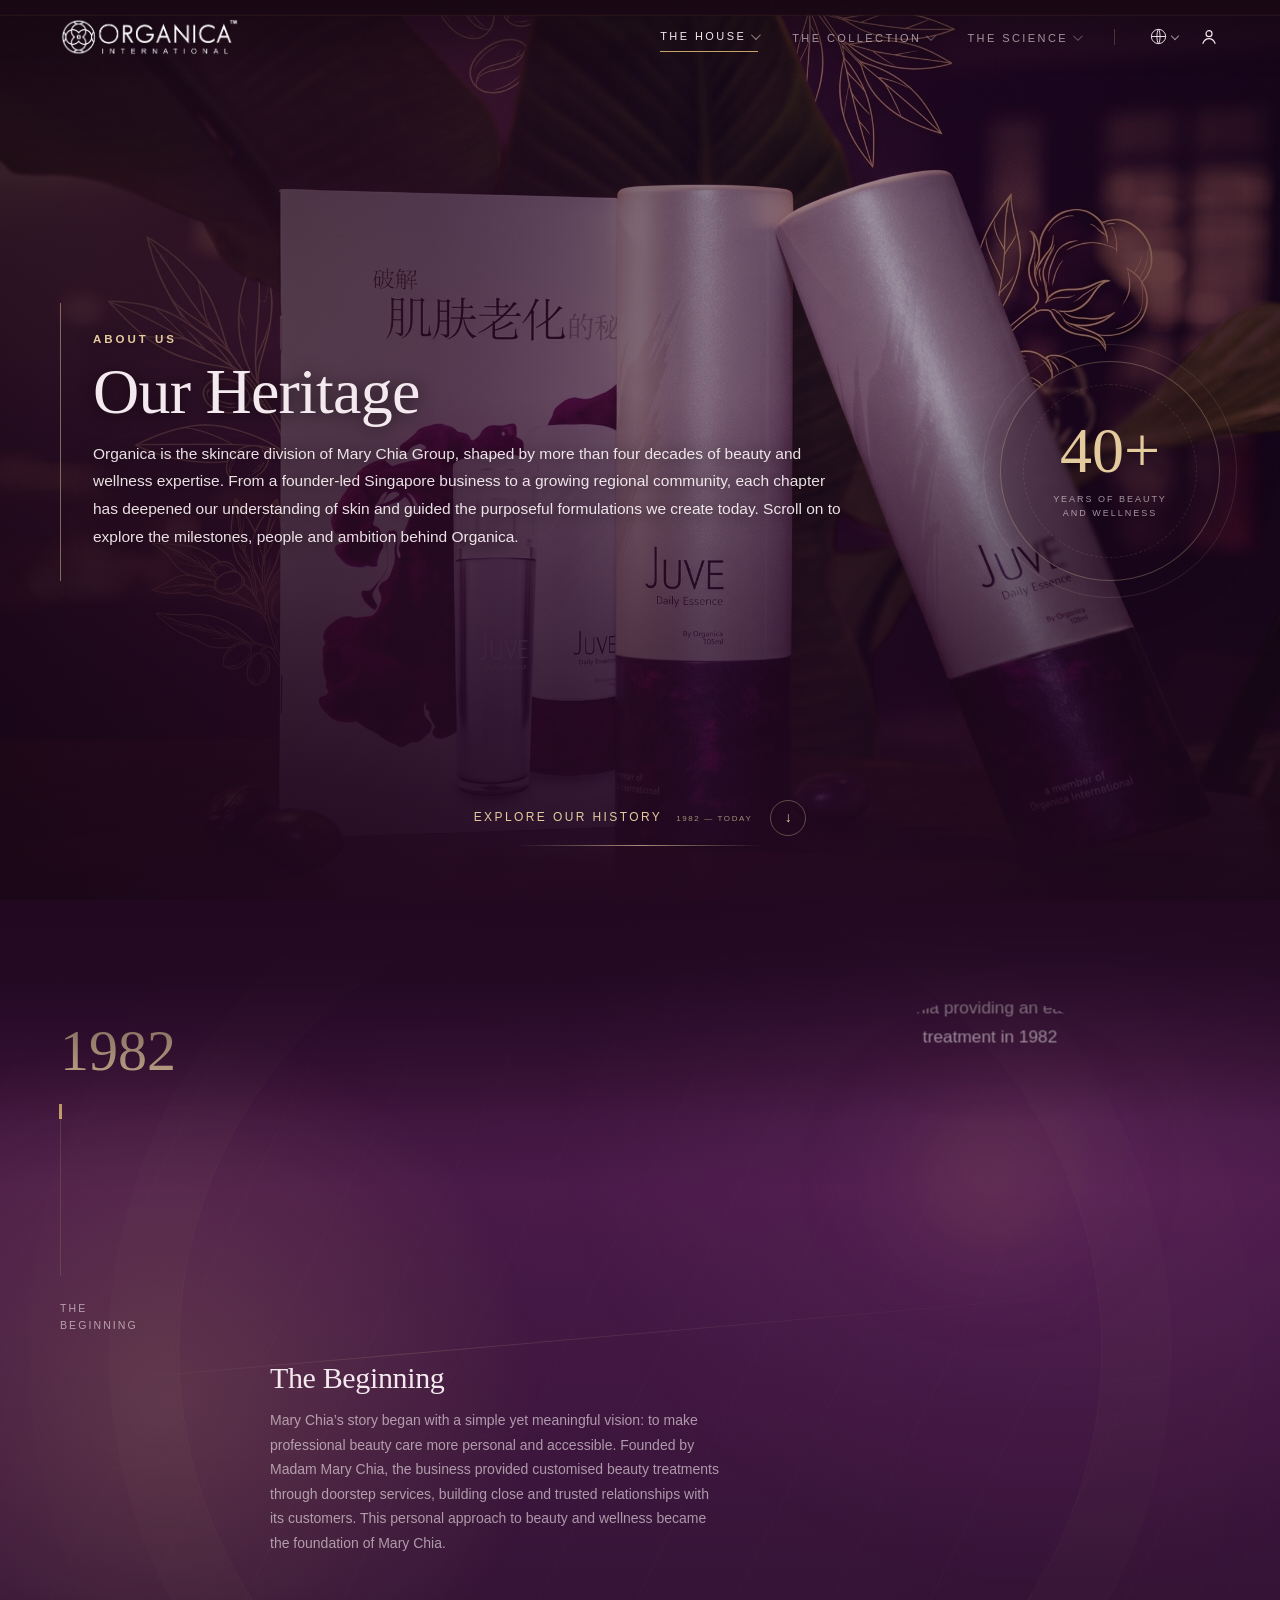
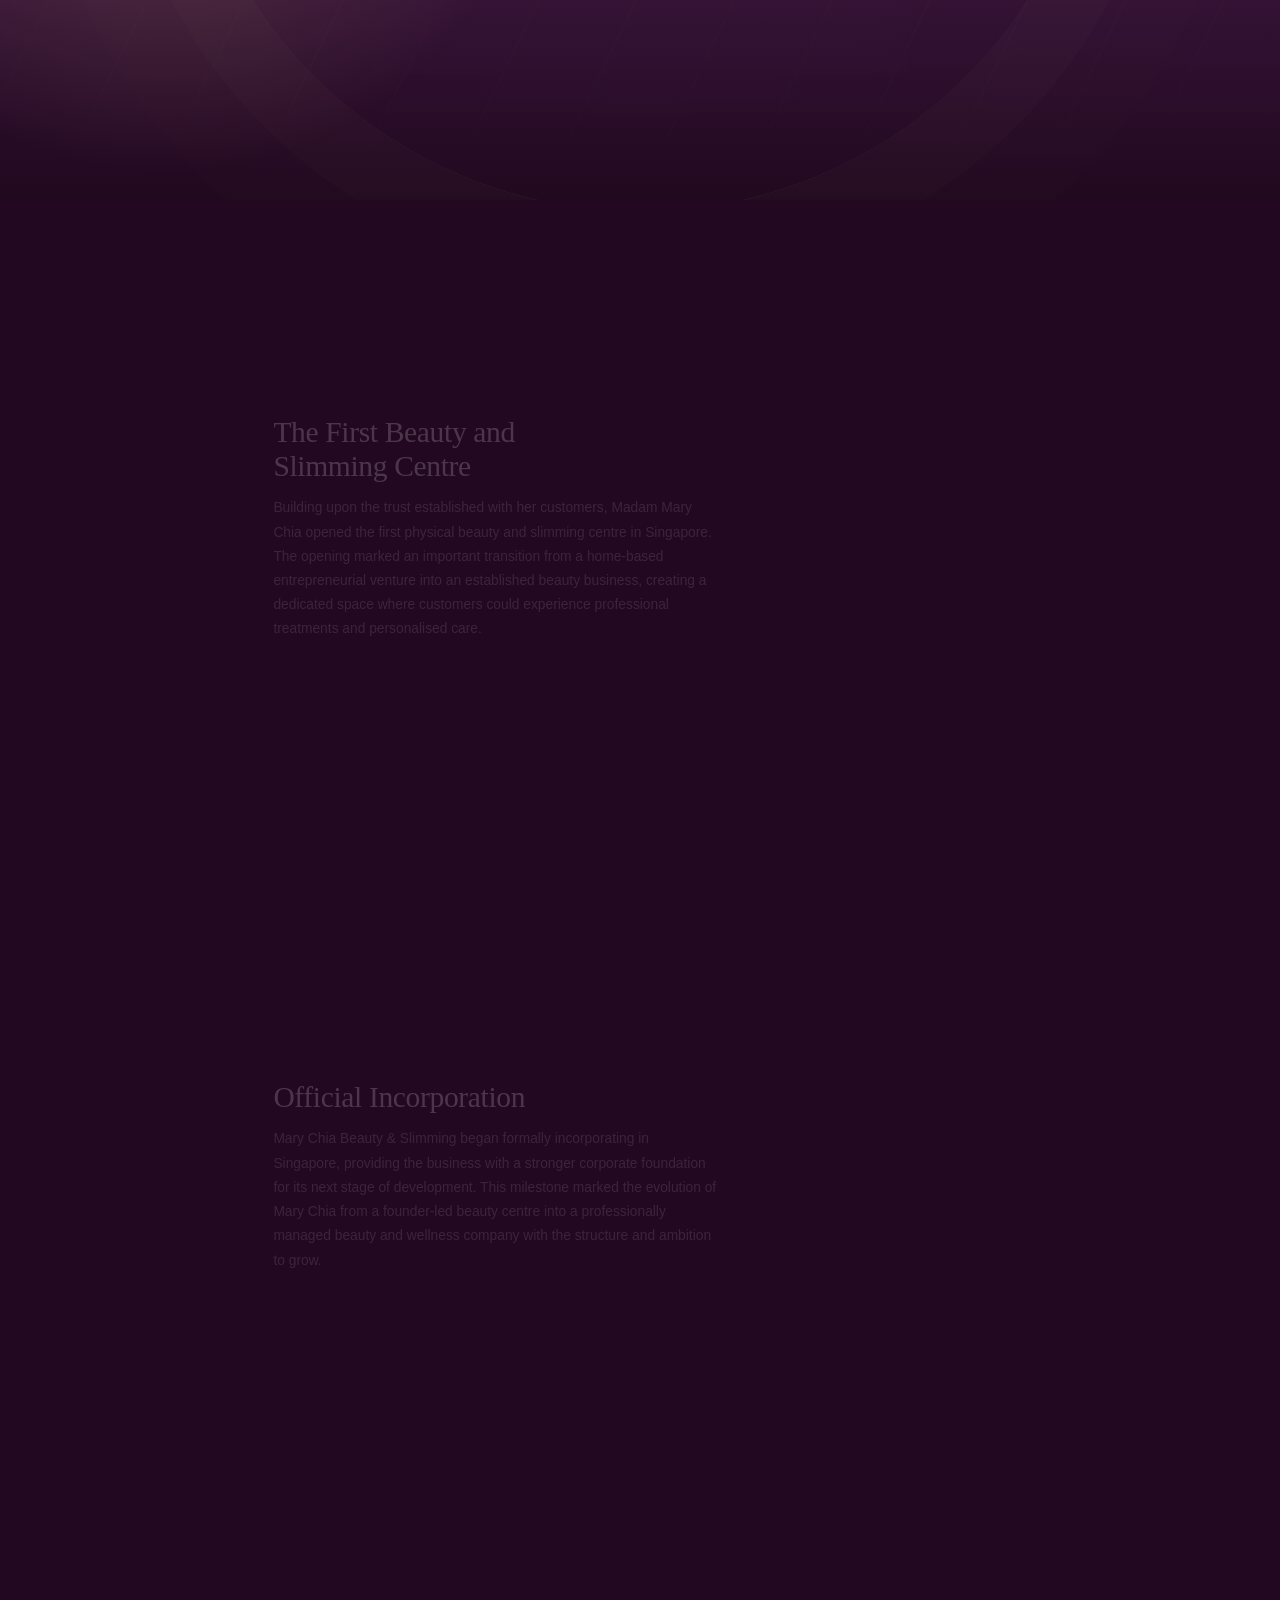
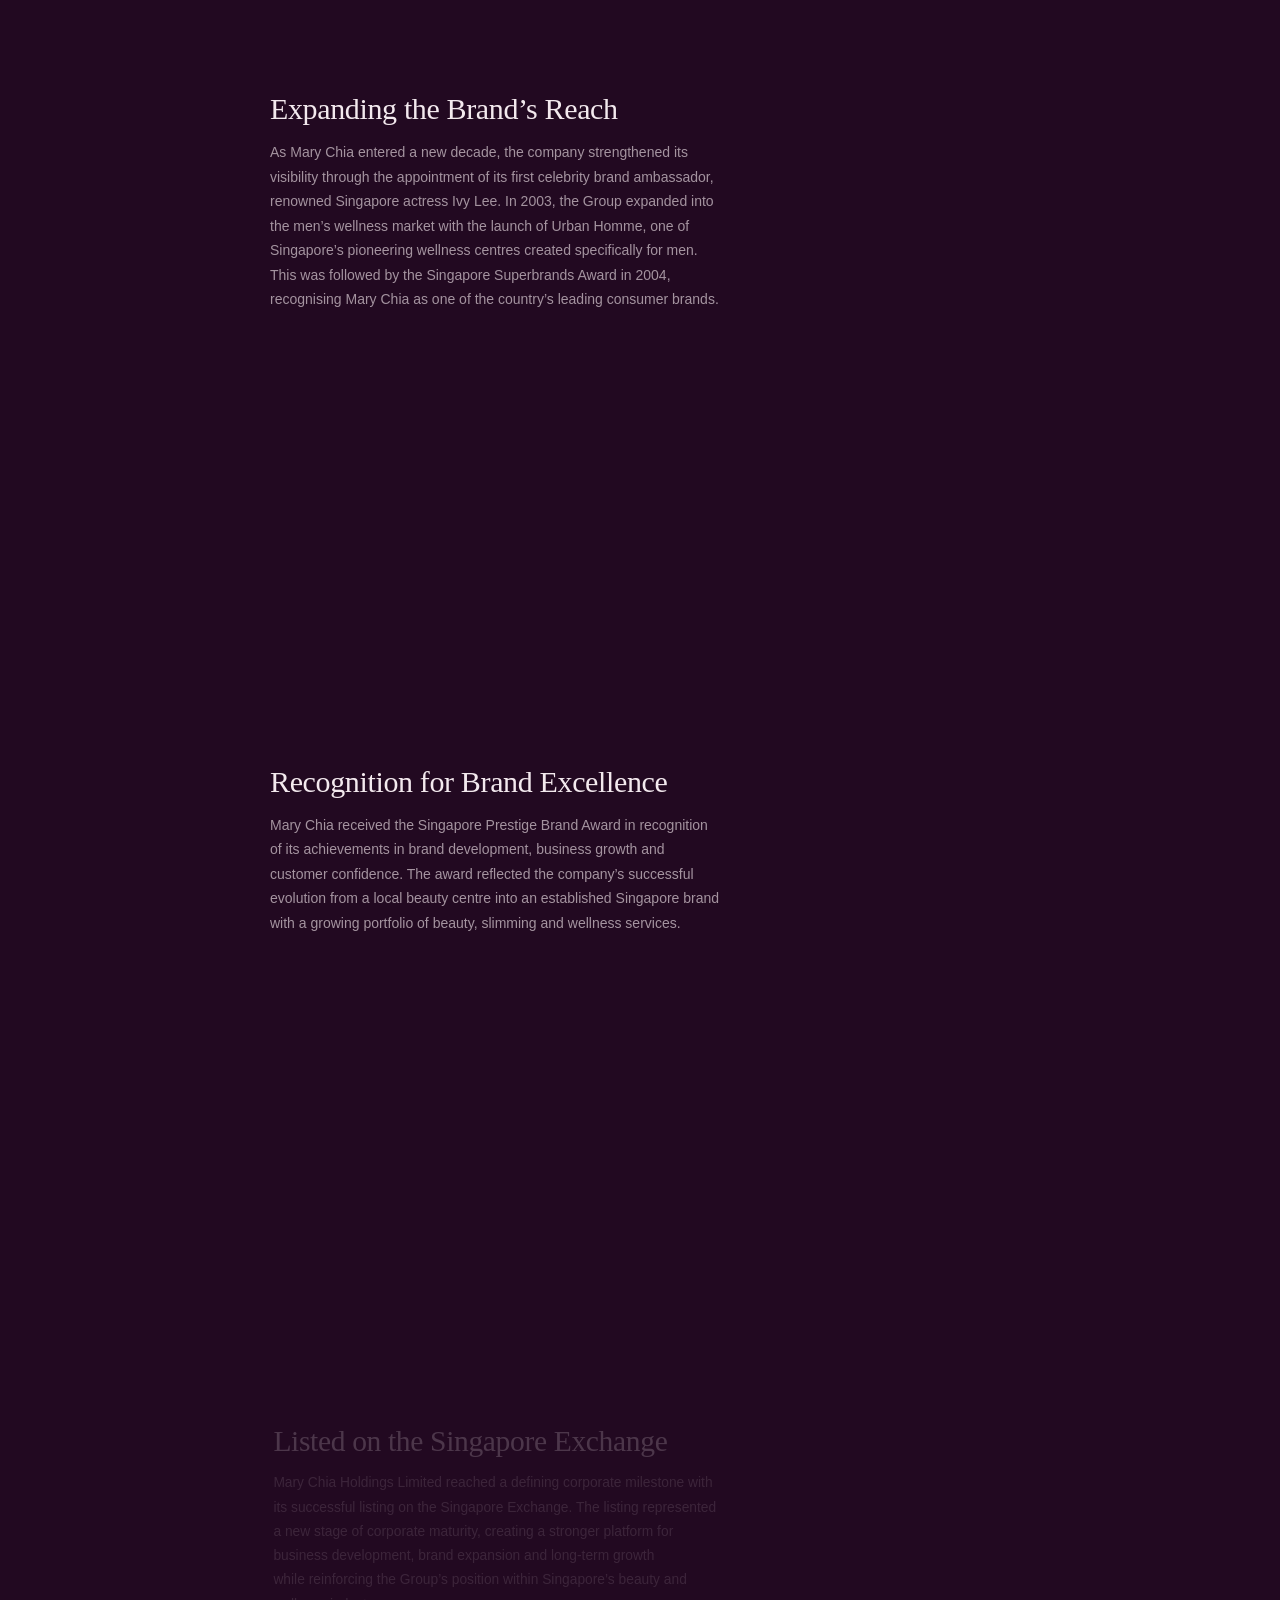
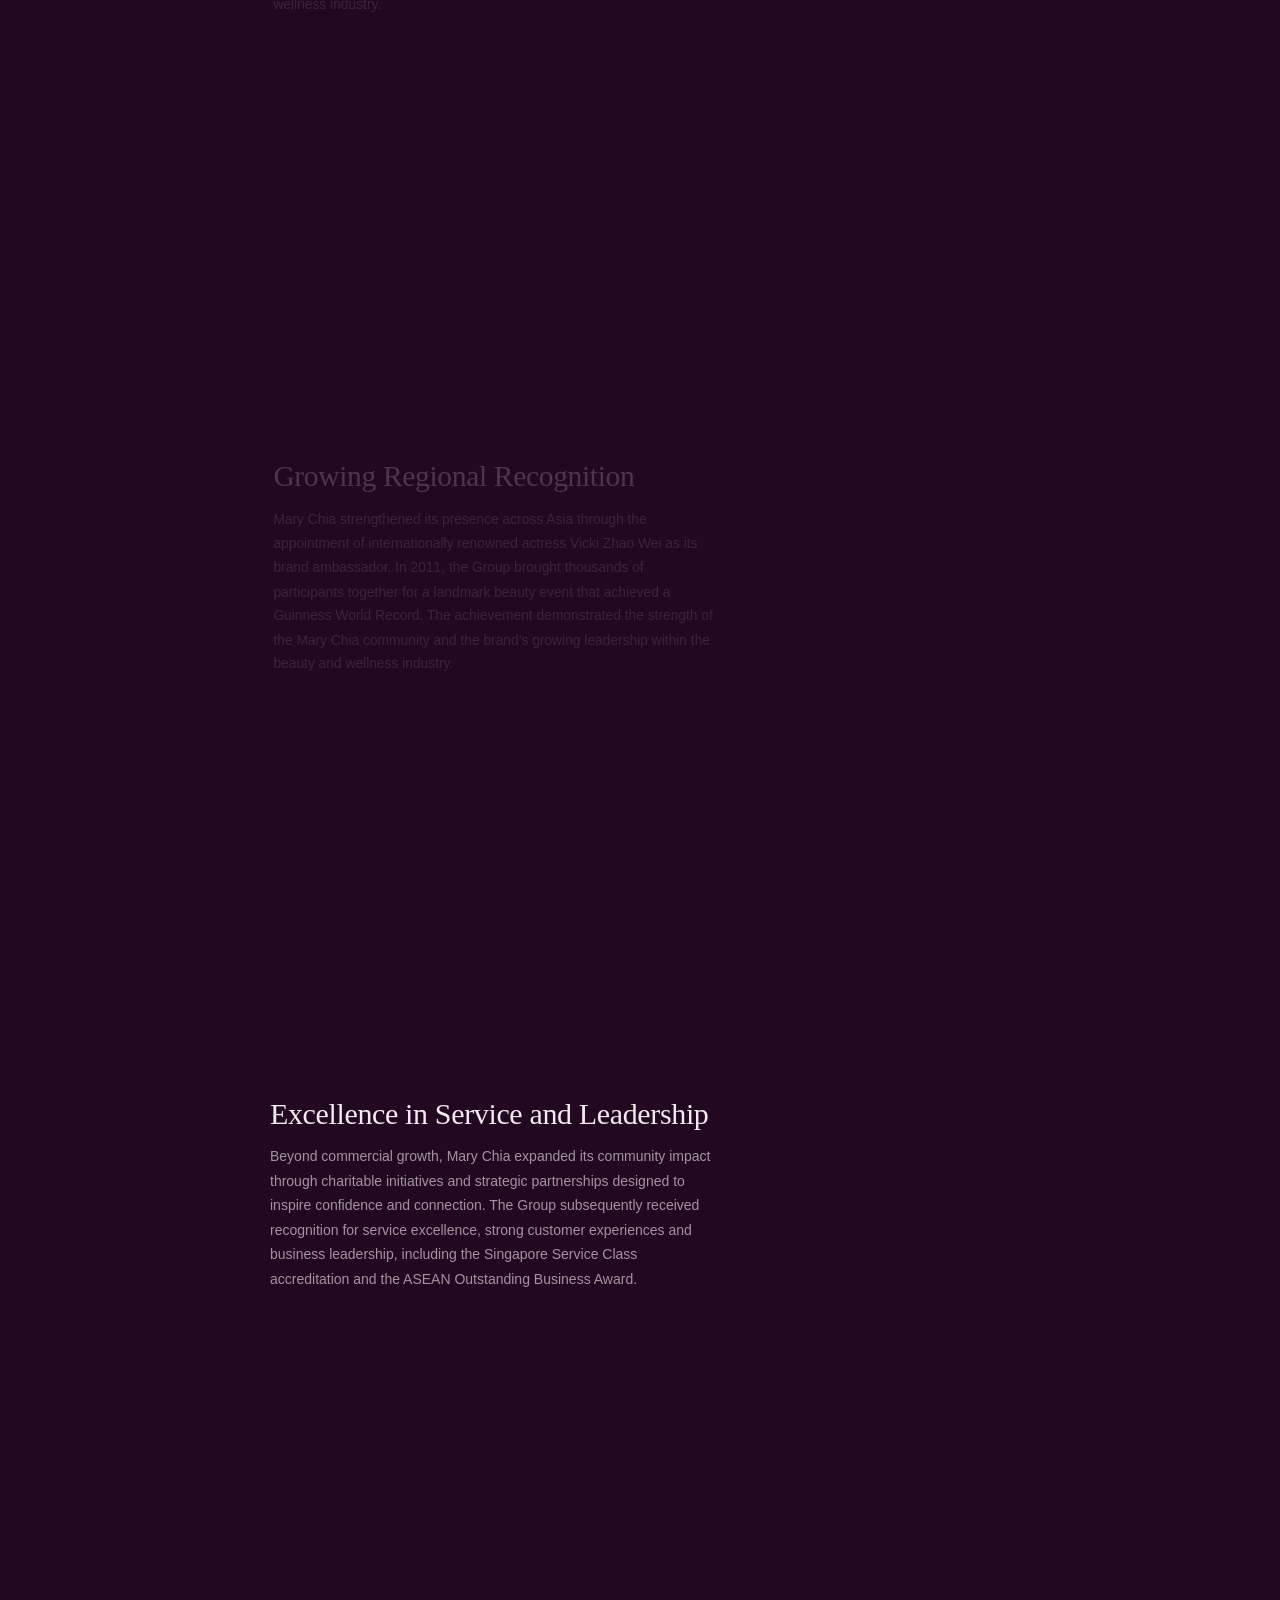
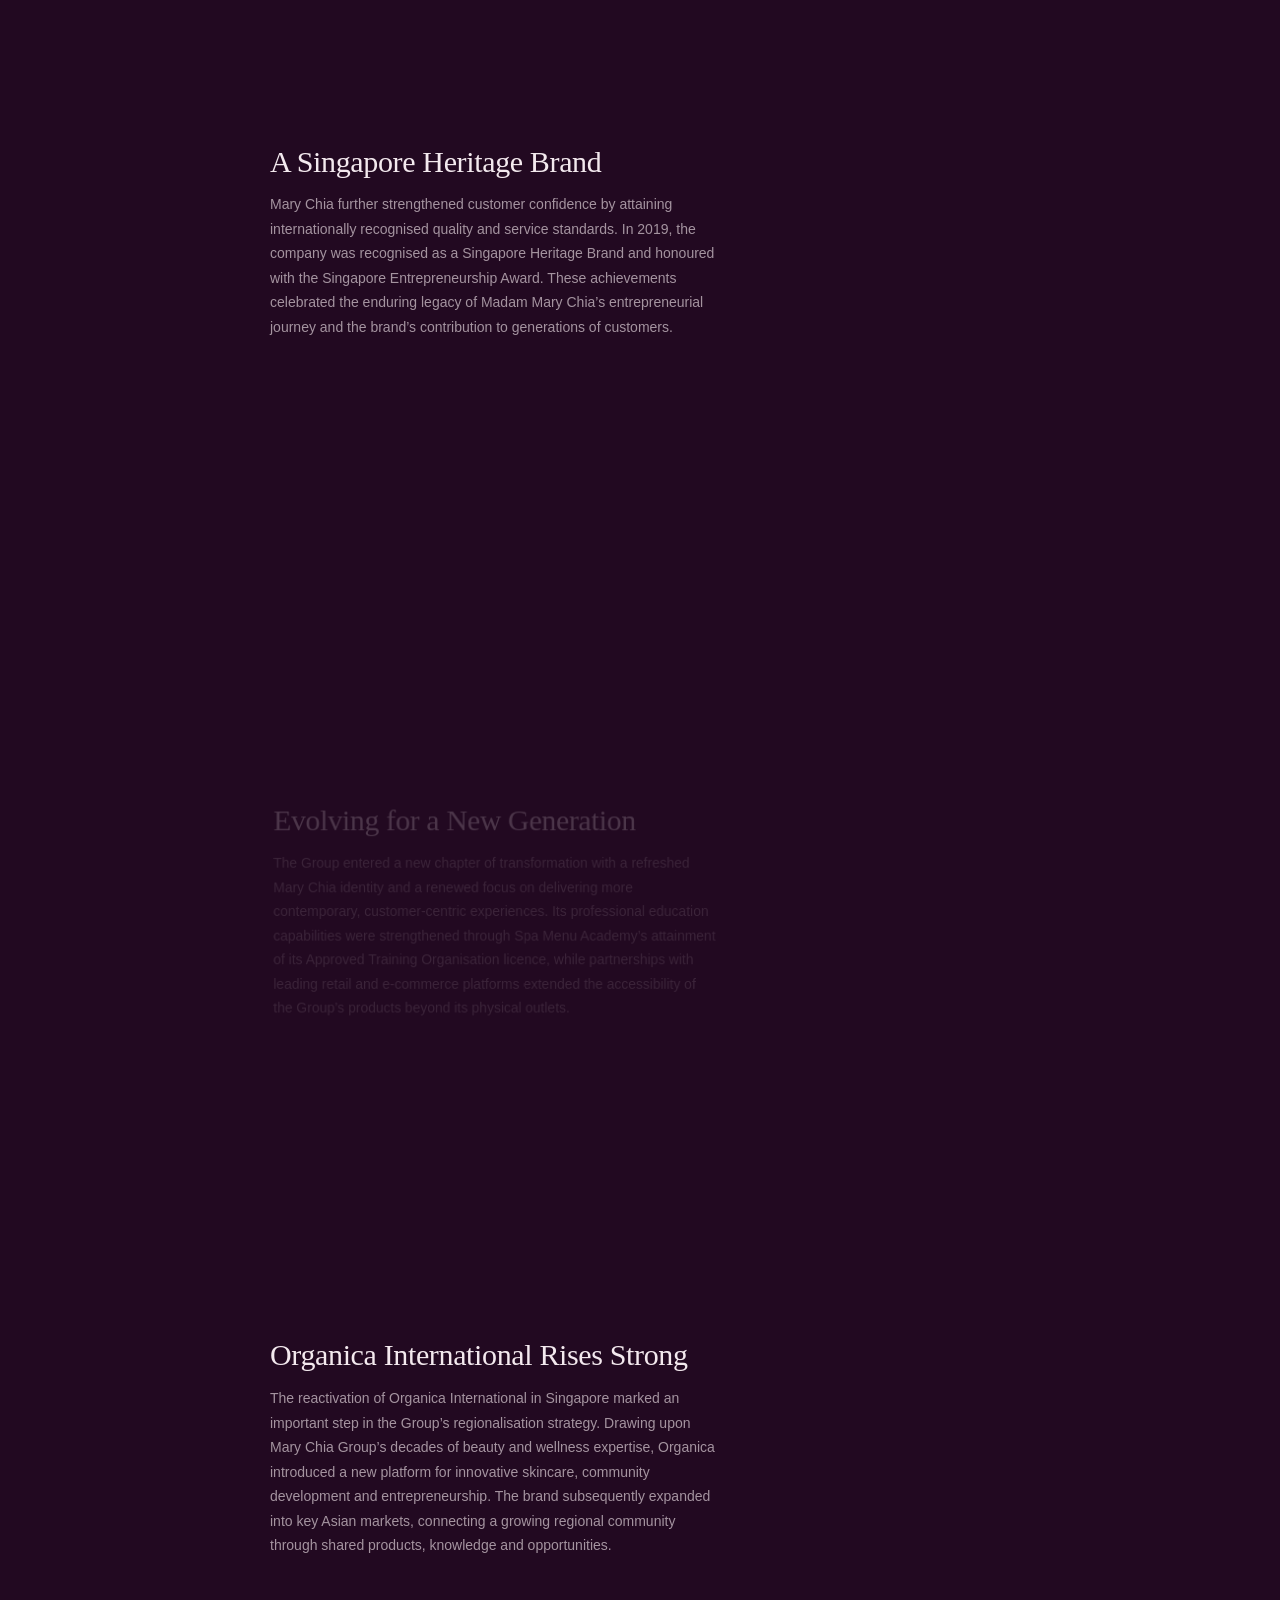
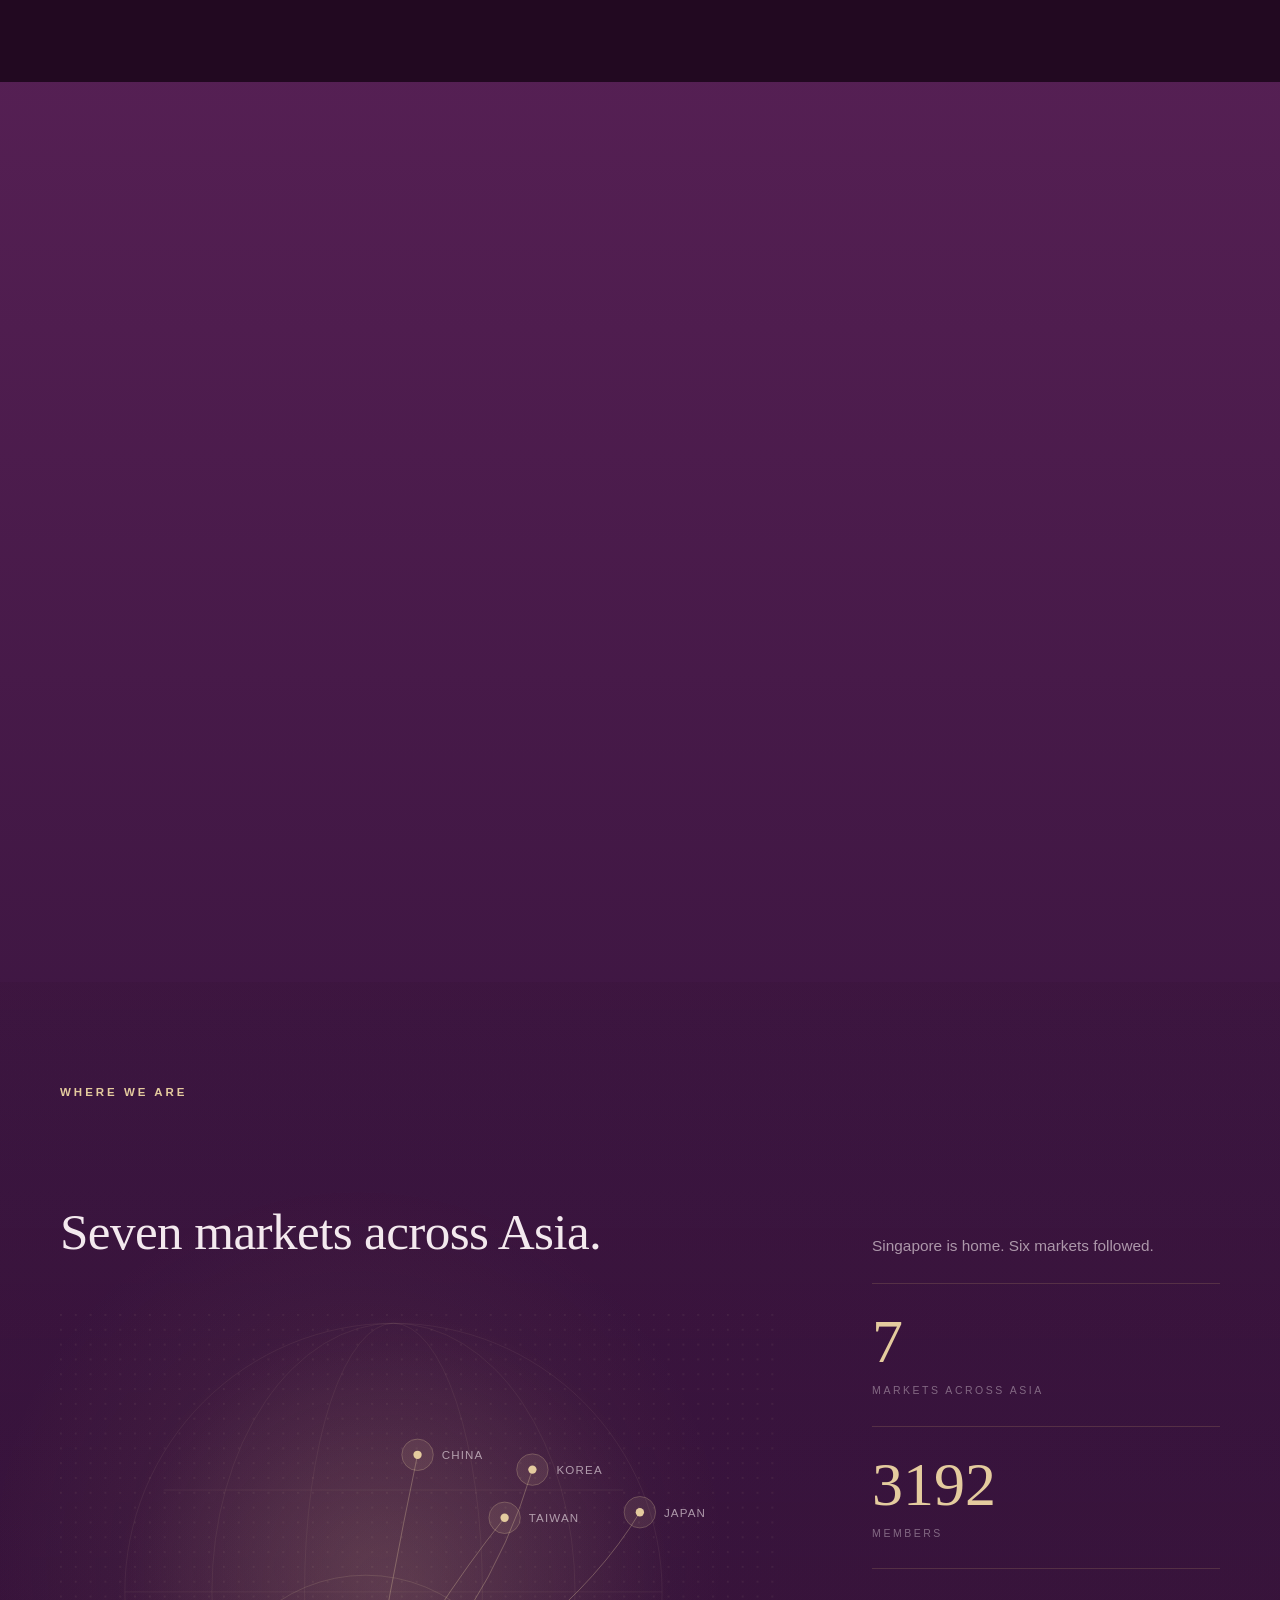
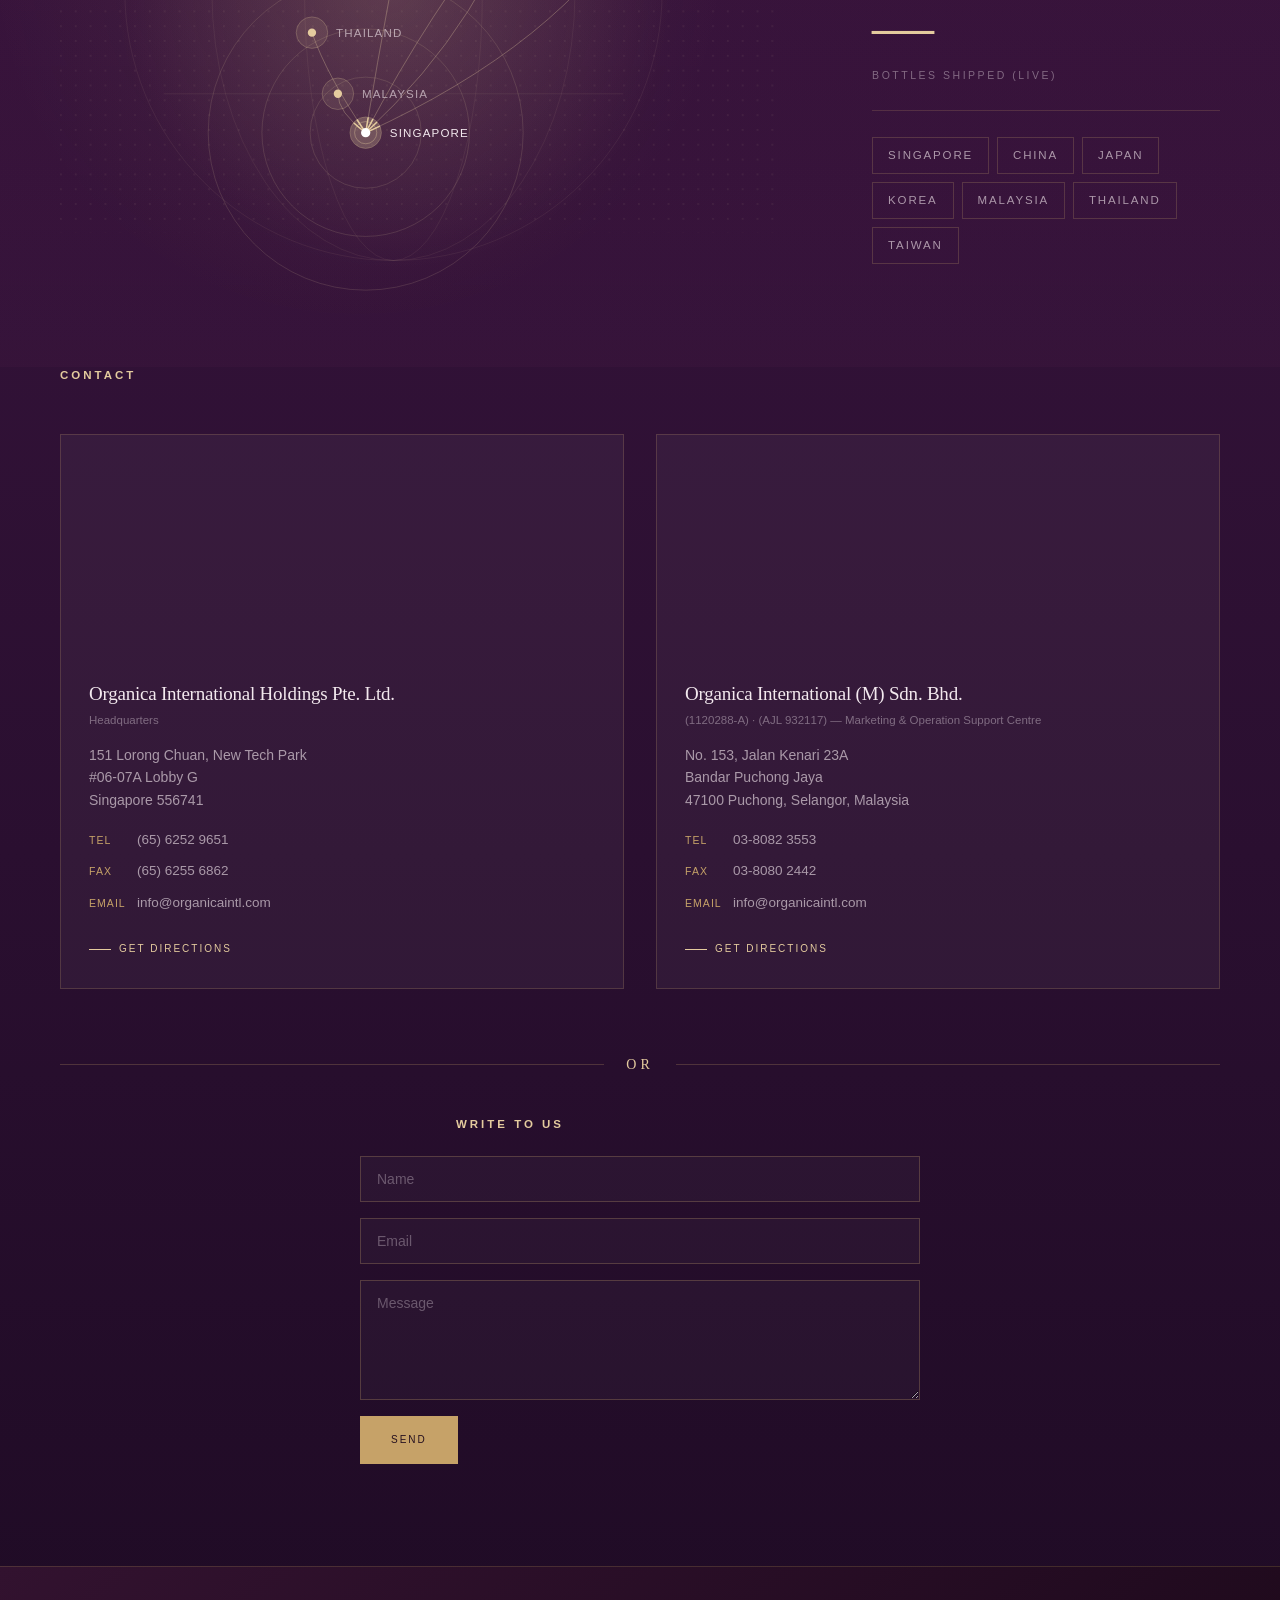
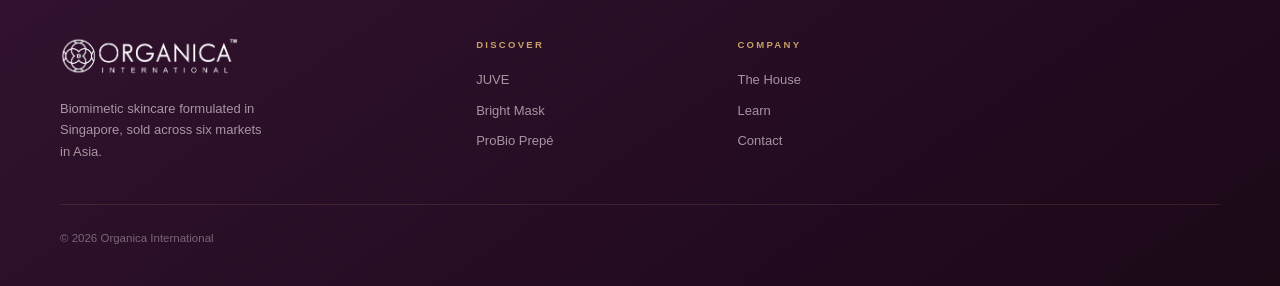
==== commit 459a1ba2: "up" ====
--- a/house.html
+++ b/house.html
@@ -4,7 +4,7 @@
 <meta charset="utf-8">
 <meta name="viewport" content="width=device-width, initial-scale=1">
 <title>The House — Organica International</title>
-<link rel="stylesheet" href="assets/css/style.css?v=44">
+<link rel="stylesheet" href="assets/css/style.css?v=45">
 </head>
 <body class="house-page">
 <header id="hdr">
@@ -51,19 +51,16 @@
         <button class="icon-btn" onclick="openAcct('signin')" aria-label="Account" data-i-title="nav_account">
           <svg viewBox="0 0 24 24"><circle cx="12" cy="8" r="3.6"/><path d="M4.5 20c1.6-4 5-6 7.5-6s5.9 2 7.5 6"/></svg>
         </button>
-        <button class="burger" onclick="document.getElementById('drawer').classList.toggle('open')" aria-label="Menu"><i></i><i></i><i></i></button>
+        <button class="burger" type="button" onclick="toggleDrawer(event)" aria-label="Open navigation" aria-controls="drawer" aria-expanded="false"><i></i><i></i><i></i></button>
       </div>
     </div>
   </div>
 </header>
 
-<nav class="drawer" id="drawer" onclick="this.classList.remove('open')">
-  <a href="index.html" data-i="nav_house">The House</a>
-  <a href="shop.html" data-i="nav_collection">The Collection</a>
-  <a class="drawer-sub" href="product-juve.html">JUVE</a>
-  <a class="drawer-sub" href="product-mask.html">Bright Mask</a>
-  <a class="drawer-sub" href="product-prepe.html">ProBio Prepé</a>
-  <a href="learn.html" data-i="nav_science">The Science</a>
+<nav class="drawer" id="drawer" aria-label="Mobile navigation">
+  <div class="drawer-group"><div class="drawer-row"><a href="index.html" data-i="nav_house">The House</a><button class="drawer-toggle" type="button" onclick="toggleDrawerGroup(event,this)" aria-label="Show House links" aria-expanded="false"><i></i></button></div><div class="drawer-panel"><a class="drawer-sub" href="house.html#story" data-i="d_story">About Us</a><a class="drawer-sub" href="house.html#contact" data-i="d_contact">Contact Us</a></div></div>
+  <div class="drawer-group"><div class="drawer-row"><a href="shop.html" data-i="nav_collection">The Collection</a><button class="drawer-toggle" type="button" onclick="toggleDrawerGroup(event,this)" aria-label="Show Collection links" aria-expanded="false"><i></i></button></div><div class="drawer-panel"><a class="drawer-sub" href="product-juve.html">JUVE</a><a class="drawer-sub" href="product-mask.html">Bright Mask</a><a class="drawer-sub" href="product-prepe.html">ProBio Prepé</a></div></div>
+  <div class="drawer-group"><div class="drawer-row"><a href="learn.html" data-i="nav_science">The Science</a><button class="drawer-toggle" type="button" onclick="toggleDrawerGroup(event,this)" aria-label="Show Science links" aria-expanded="false"><i></i></button></div><div class="drawer-panel"><a class="drawer-sub" href="learn.html#blog" data-i="d_blog">Blog Posts</a><a class="drawer-sub" href="learn.html#videos" data-i="d_videos">Videos</a></div></div>
 </nav>
 
 <main>
@@ -387,6 +384,6 @@
   </div>
 </aside>
 
-<script src="assets/js/app.js?v=27"></script>
+<script src="assets/js/app.js?v=28"></script>
 </body>
 </html>
--- a/assets/css/style.css
+++ b/assets/css/style.css
@@ -2376,3 +2376,106 @@
   .btn,.pcard,.lcard,.teaser,.expcard,.ilibcard,.pdp-nav,.collection-arrow,.arrows button{transition:none}
   .btn:hover{transform:none}
 }
+
+/* ========================================================================== */
+/* RESPONSIVE PLATFORM SYSTEM                                                  */
+/* One navigation, type, spacing and media model from desktop through mobile. */
+/* ========================================================================== */
+img,video,iframe{max-width:100%}
+.drawer-row{display:flex;align-items:stretch;border-bottom:1px solid rgba(198,162,104,.16)}
+.drawer-row>a{flex:1;border-bottom:0}
+.drawer-toggle{width:52px;min-height:52px;display:grid;place-items:center;color:var(--gold-lt)}
+.drawer-toggle i{width:9px;height:9px;border-right:1px solid currentColor;border-bottom:1px solid currentColor;transform:rotate(45deg) translate(-2px,-2px);transition:transform .35s var(--ease-luxe)}
+.drawer-group.open .drawer-toggle i{transform:rotate(225deg) translate(-1px,-1px)}
+.drawer-panel{display:block;max-height:0;overflow:hidden;transition:max-height .4s var(--ease-luxe);background:rgba(255,255,255,.025)}
+.drawer-group.open .drawer-panel{max-height:190px}
+.drawer-panel::before{content:"";display:none}
+.burger{min-width:44px;width:44px;height:44px;align-items:center;justify-content:center;gap:5px;border:1px solid transparent;border-radius:50%;transition:border-color .25s ease,background-color .25s ease}
+.burger i{width:23px;transition:transform .3s var(--ease-luxe),opacity .2s ease}
+.burger[aria-expanded="true"]{border-color:var(--line);background:rgba(255,255,255,.05)}
+.burger[aria-expanded="true"] i:nth-child(1){transform:translateY(6px) rotate(45deg)}
+.burger[aria-expanded="true"] i:nth-child(2){opacity:0}
+.burger[aria-expanded="true"] i:nth-child(3){transform:translateY(-6px) rotate(-45deg)}
+
+@media (min-width:701px) and (max-width:1040px){
+  .wrap{padding-inline:clamp(24px,4vw,40px)}
+  .section{padding-block:clamp(76px,9vw,96px)}
+  .explore,.lgrid,.artgrid,.vidgrid,.pdp-related-grid{grid-template-columns:repeat(2,minmax(0,1fr))}
+  .explore>*:last-child,.lgrid>*:last-child{grid-column:1/-1;max-width:calc(50% - 10px);width:100%;justify-self:center}
+  .pdp-grid{grid-template-columns:minmax(0,1fr);gap:46px}
+  .pdp-gallery,.pdp-info{width:min(100%,760px);margin-inline:auto}
+  .fgrid{grid-template-columns:1.4fr repeat(2,1fr)}
+}
+
+@media(max-width:1040px){
+  .navright>.navlink{display:none}
+  .navright{gap:12px}
+  .navicons{gap:6px}
+  .icon-btn,.lang-btn{min-width:44px;min-height:44px;display:grid;place-items:center}
+  .lang-btn{grid-template-columns:auto auto;gap:5px}
+  .drawer{display:block;top:var(--nav);bottom:0;inset-inline:0;padding:14px clamp(20px,5vw,42px) 32px;overflow:auto;overscroll-behavior:contain;transform:translateY(-110%);box-shadow:0 24px 60px rgba(10,3,9,.45)}
+  .drawer.open{transform:translateY(0)}
+  .drawer a{min-height:52px;display:flex;align-items:center;padding-block:14px}
+  .drawer a.drawer-sub{min-height:46px;padding:12px 18px}
+  body.nav-open{overflow:hidden}
+}
+
+@media(max-width:700px){
+  :root{--nav:76px}
+  body{font-size:15px;line-height:1.65}
+  .wrap{padding-inline:max(18px,env(safe-area-inset-left));padding-right:max(18px,env(safe-area-inset-right))}
+  .nav{padding-inline:max(16px,env(safe-area-inset-left));padding-right:max(12px,env(safe-area-inset-right))}
+  .mark img{height:clamp(28px,8vw,34px);max-width:min(44vw,174px)}
+  .navright{margin-left:8px;gap:2px}
+  .navicons{gap:1px}
+  .navicons .icon-btn,.lang-btn{width:42px;min-width:42px;height:44px}
+  .burger{display:flex;margin-left:2px}
+  .drawer{padding-top:10px;padding-bottom:max(26px,env(safe-area-inset-bottom));background:rgba(27,9,22,.985)}
+  .drawer-row>a{font-size:12px;letter-spacing:.18em;color:var(--txt)}
+  .drawer a.drawer-sub{font-size:10px;letter-spacing:.12em;color:var(--gold-lt)}
+  .drawer-toggle{width:50px;min-width:50px}
+
+  h1,h2,h3,h4{text-wrap:balance}
+  p{overflow-wrap:anywhere}
+  .section{padding-block:clamp(58px,15vw,76px)}
+  .pagehero{min-height:auto}
+  .pagehero .lede{max-width:38rem}
+  .eyebrow{font-size:9px;line-height:1.5}
+  .lede{font-size:14px;line-height:1.72}
+  .btn{width:100%;min-height:48px;white-space:normal;text-align:center}
+
+  .explore,.lgrid,.artgrid,.vidgrid,.vidgrid-2,.pdp-related-grid,.ing-grid,.usage-grid{grid-template-columns:minmax(0,1fr)!important}
+  .expcard,.lcard,.artcard,.vidcard,.pcard{width:100%;min-width:0}
+  .expcard .ph-bg img,.lcard .top img,.artcard img,.vidcard img,.pcard .art img{width:100%;height:100%;object-fit:cover}
+  .expcard{aspect-ratio:4/5.25}
+  .expcard .body{inset:auto 10px 10px;width:calc(100% - 20px)}
+  .shead{text-align:left!important;max-width:100%!important}
+
+  .pdp-grid{grid-template-columns:minmax(0,1fr);gap:30px}
+  .pdp-gallery,.pdp-info{min-width:0;width:100%}
+  .pdp-info h1{font-size:clamp(36px,10vw,46px)}
+  .pdp-main{max-height:none}
+  .pdp-thumbs{padding-bottom:10px;-webkit-overflow-scrolling:touch}
+  .pdp-related-grid{gap:18px}
+  .pdp-related .pcard .art{aspect-ratio:4/3;min-height:0}
+
+  .fgrid{grid-template-columns:1fr!important}
+  footer{padding-bottom:max(28px,env(safe-area-inset-bottom))}
+}
+
+@media(max-width:430px){
+  .mark img{max-width:42vw}
+  .navicons .icon-btn,.lang-btn{width:39px;min-width:39px}
+  .burger{width:42px;min-width:42px}
+  .lang-btn .car{display:none}
+  .slide h1{font-size:clamp(32px,9.5vw,41px)}
+  .pagehero h1{font-size:clamp(36px,10.5vw,46px)!important}
+}
+
+@media(max-width:360px){
+  :root{--nav:70px}
+  .mark img{height:26px;max-width:40vw}
+  .navicons .icon-btn,.lang-btn{width:36px;min-width:36px}
+  .burger{width:38px;min-width:38px}
+  .wrap{padding-inline:15px}
+}
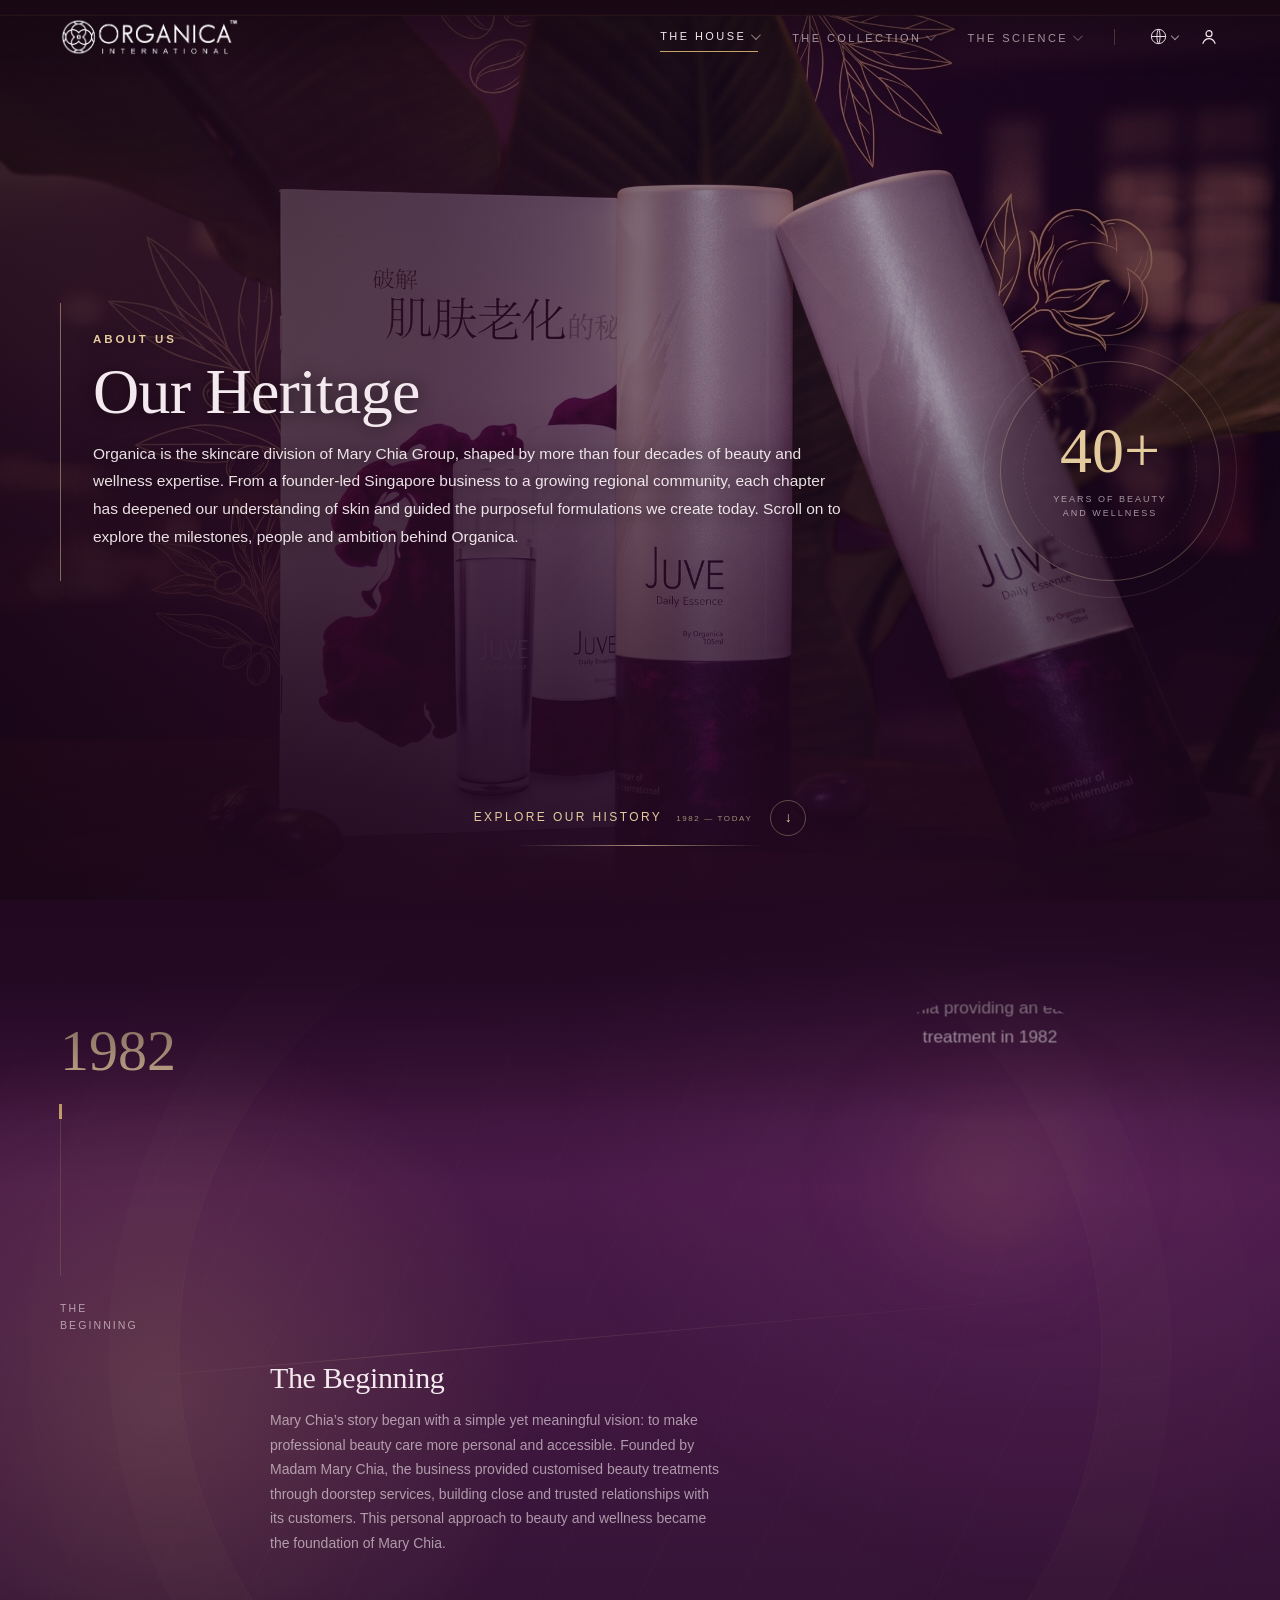
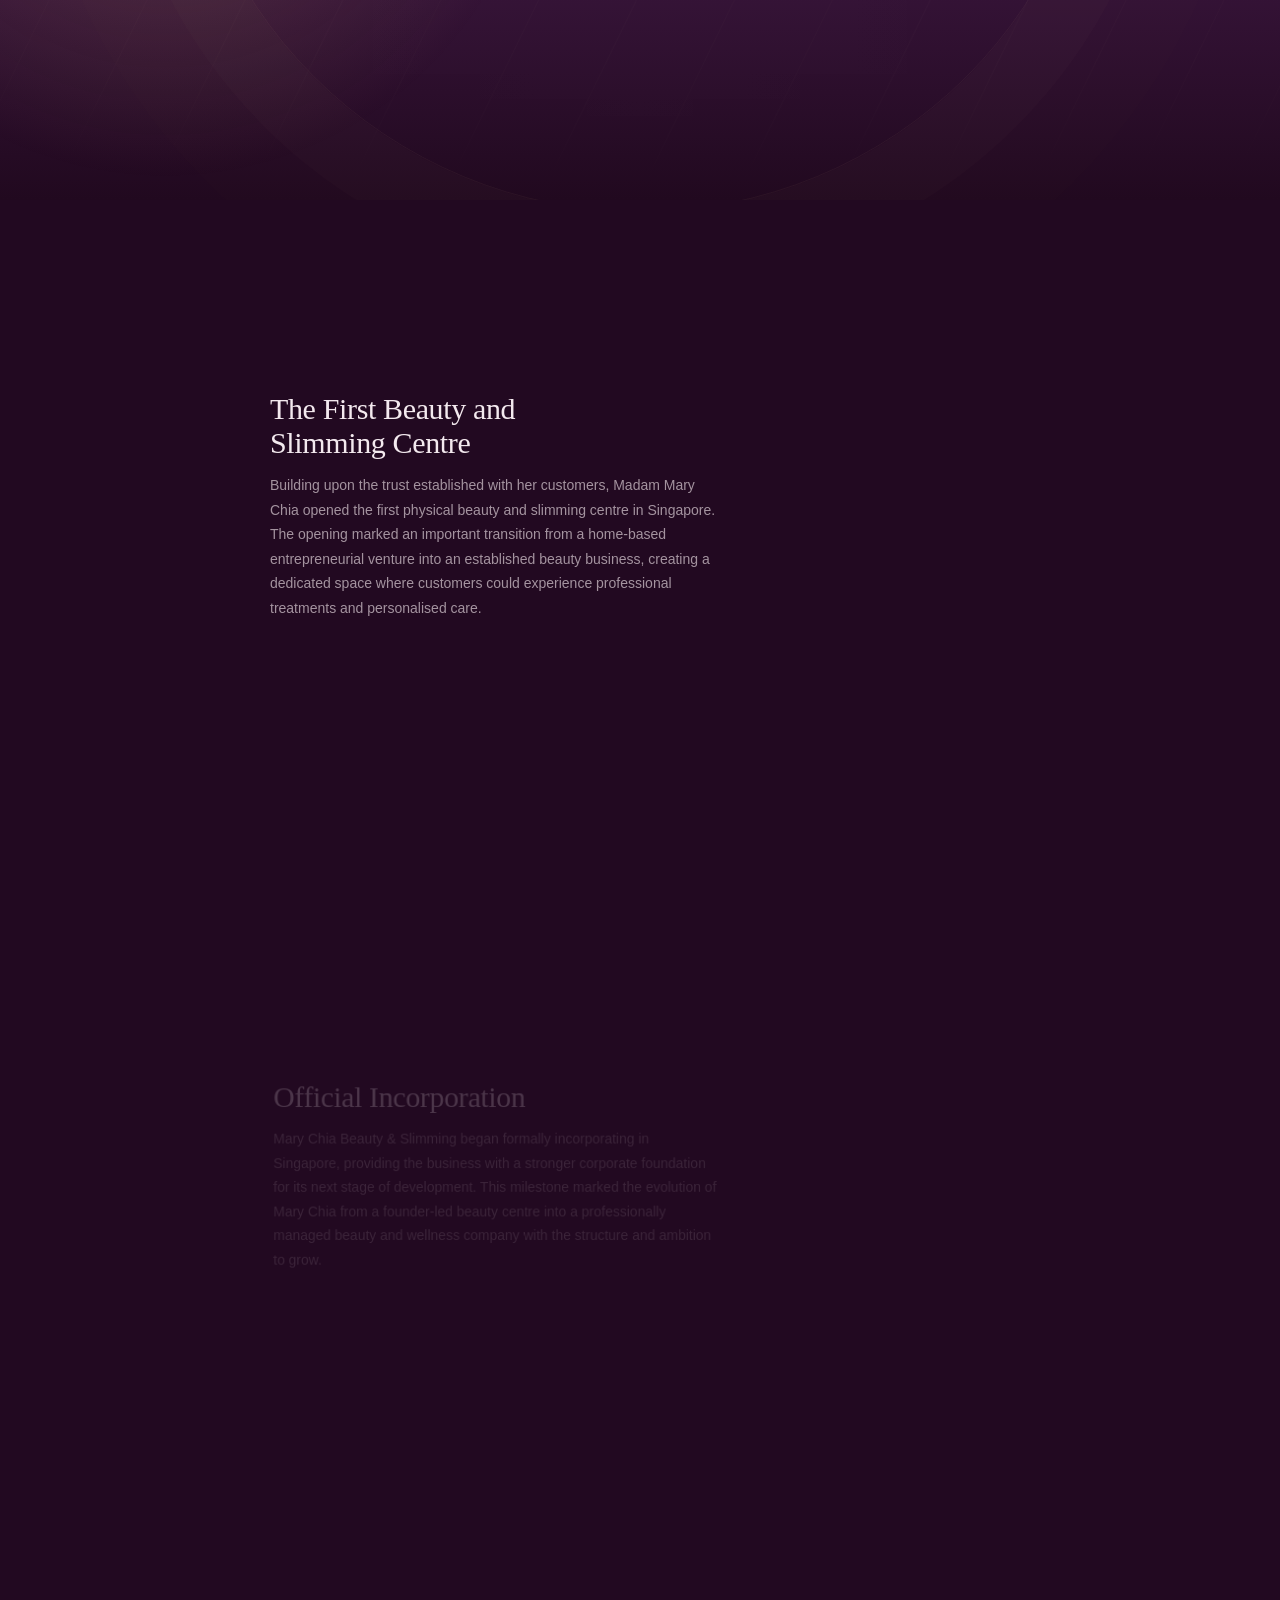
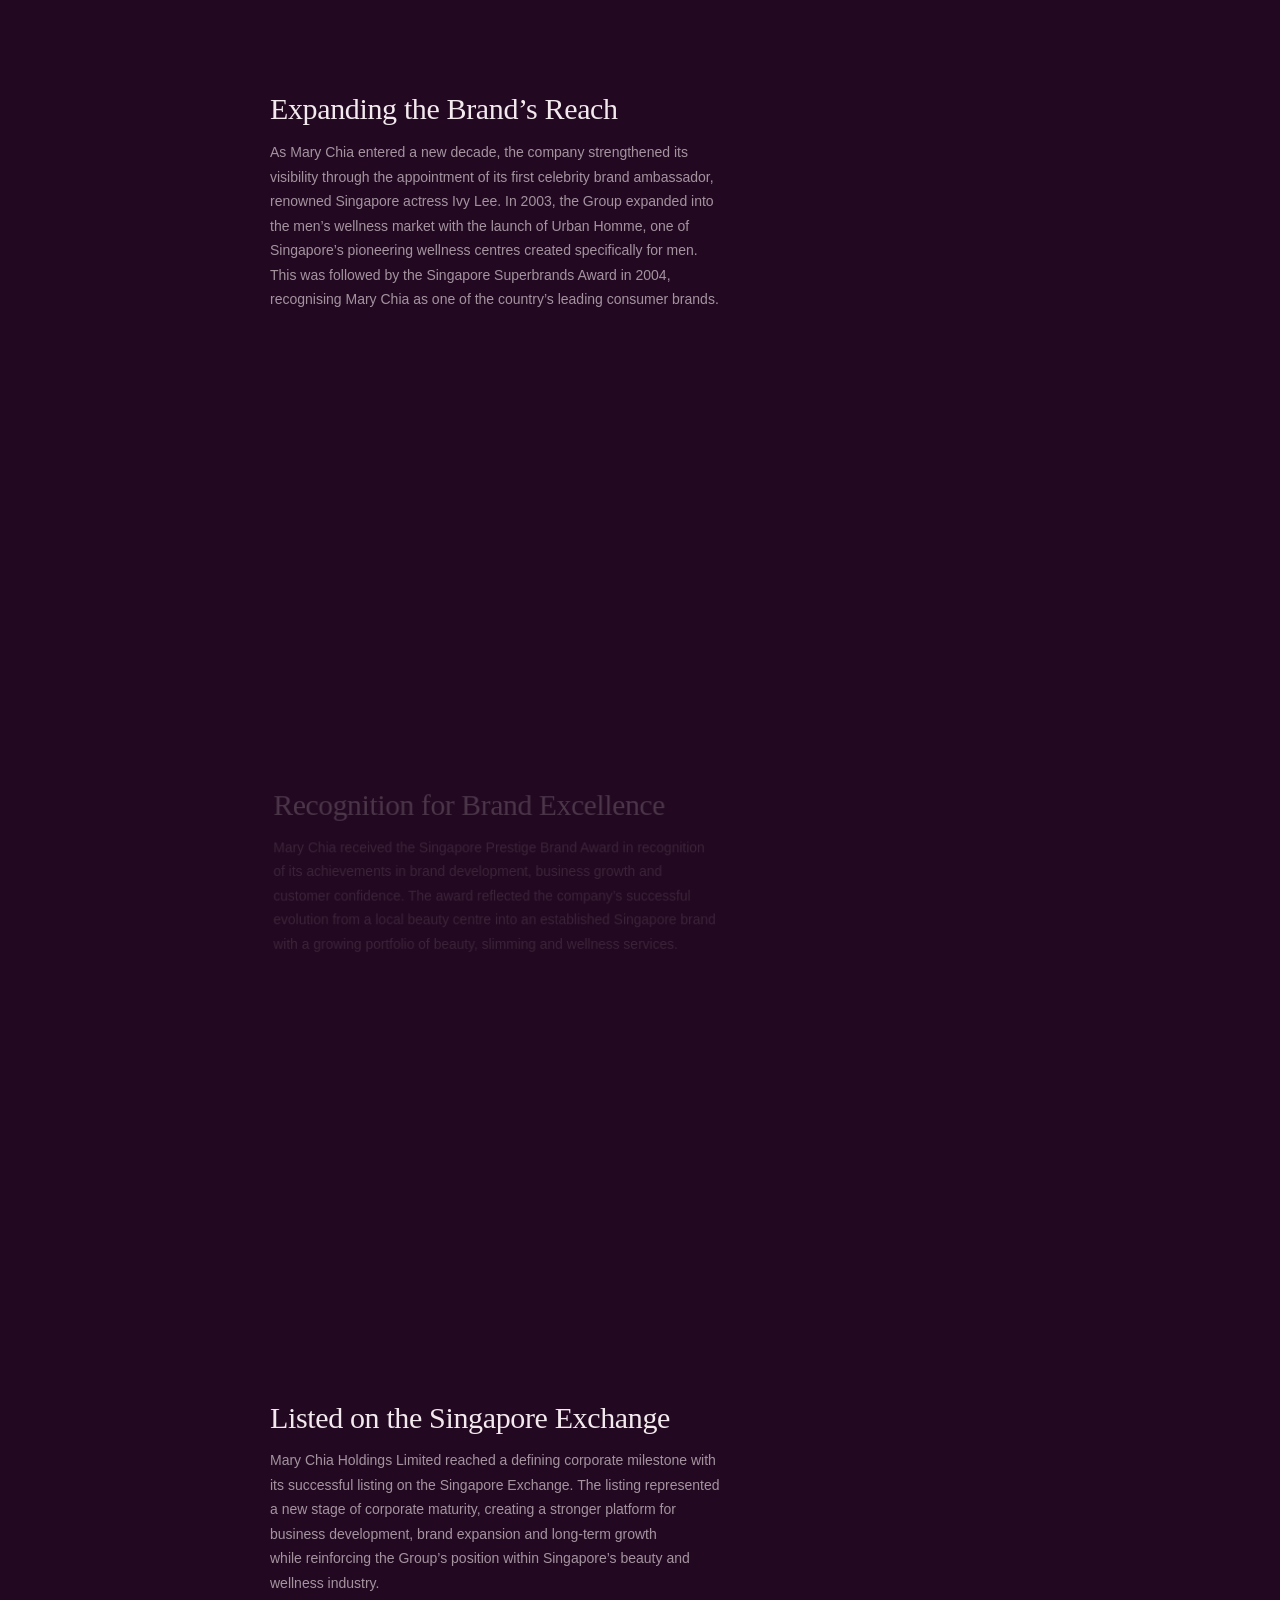
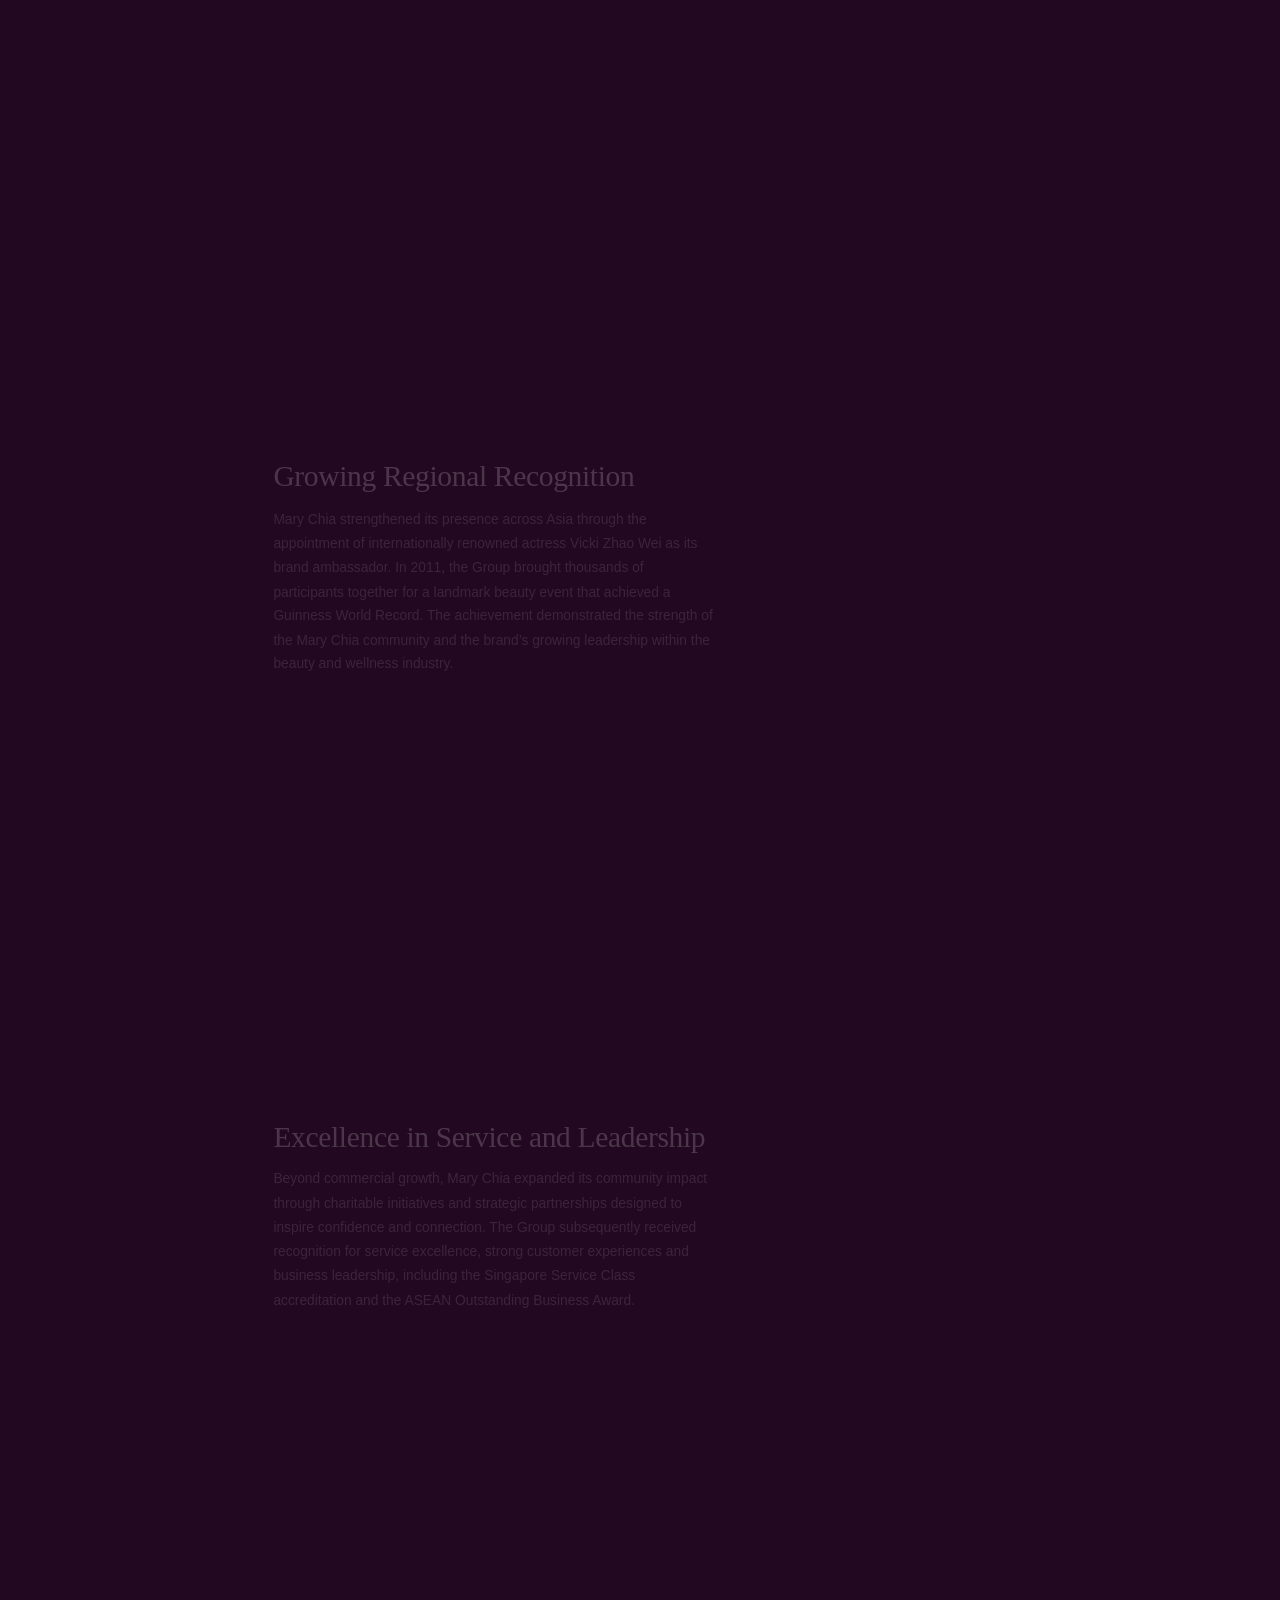
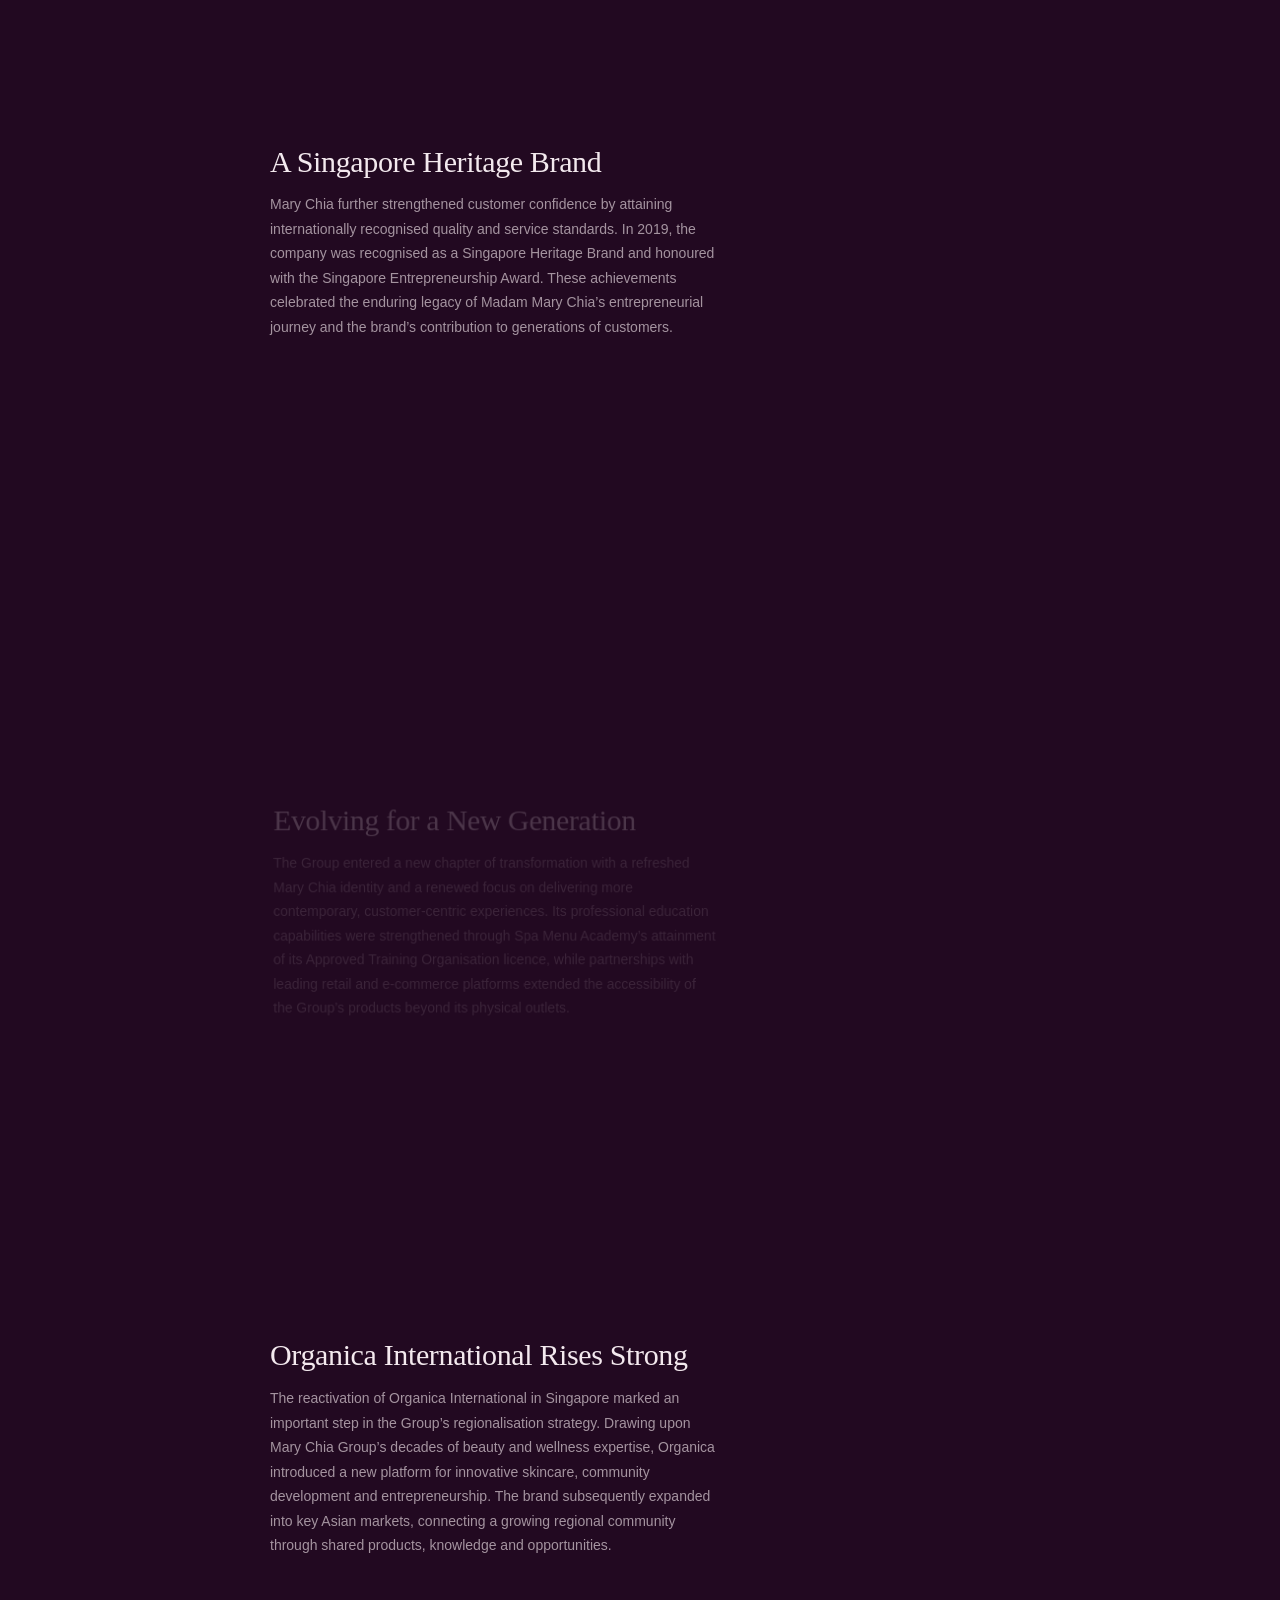
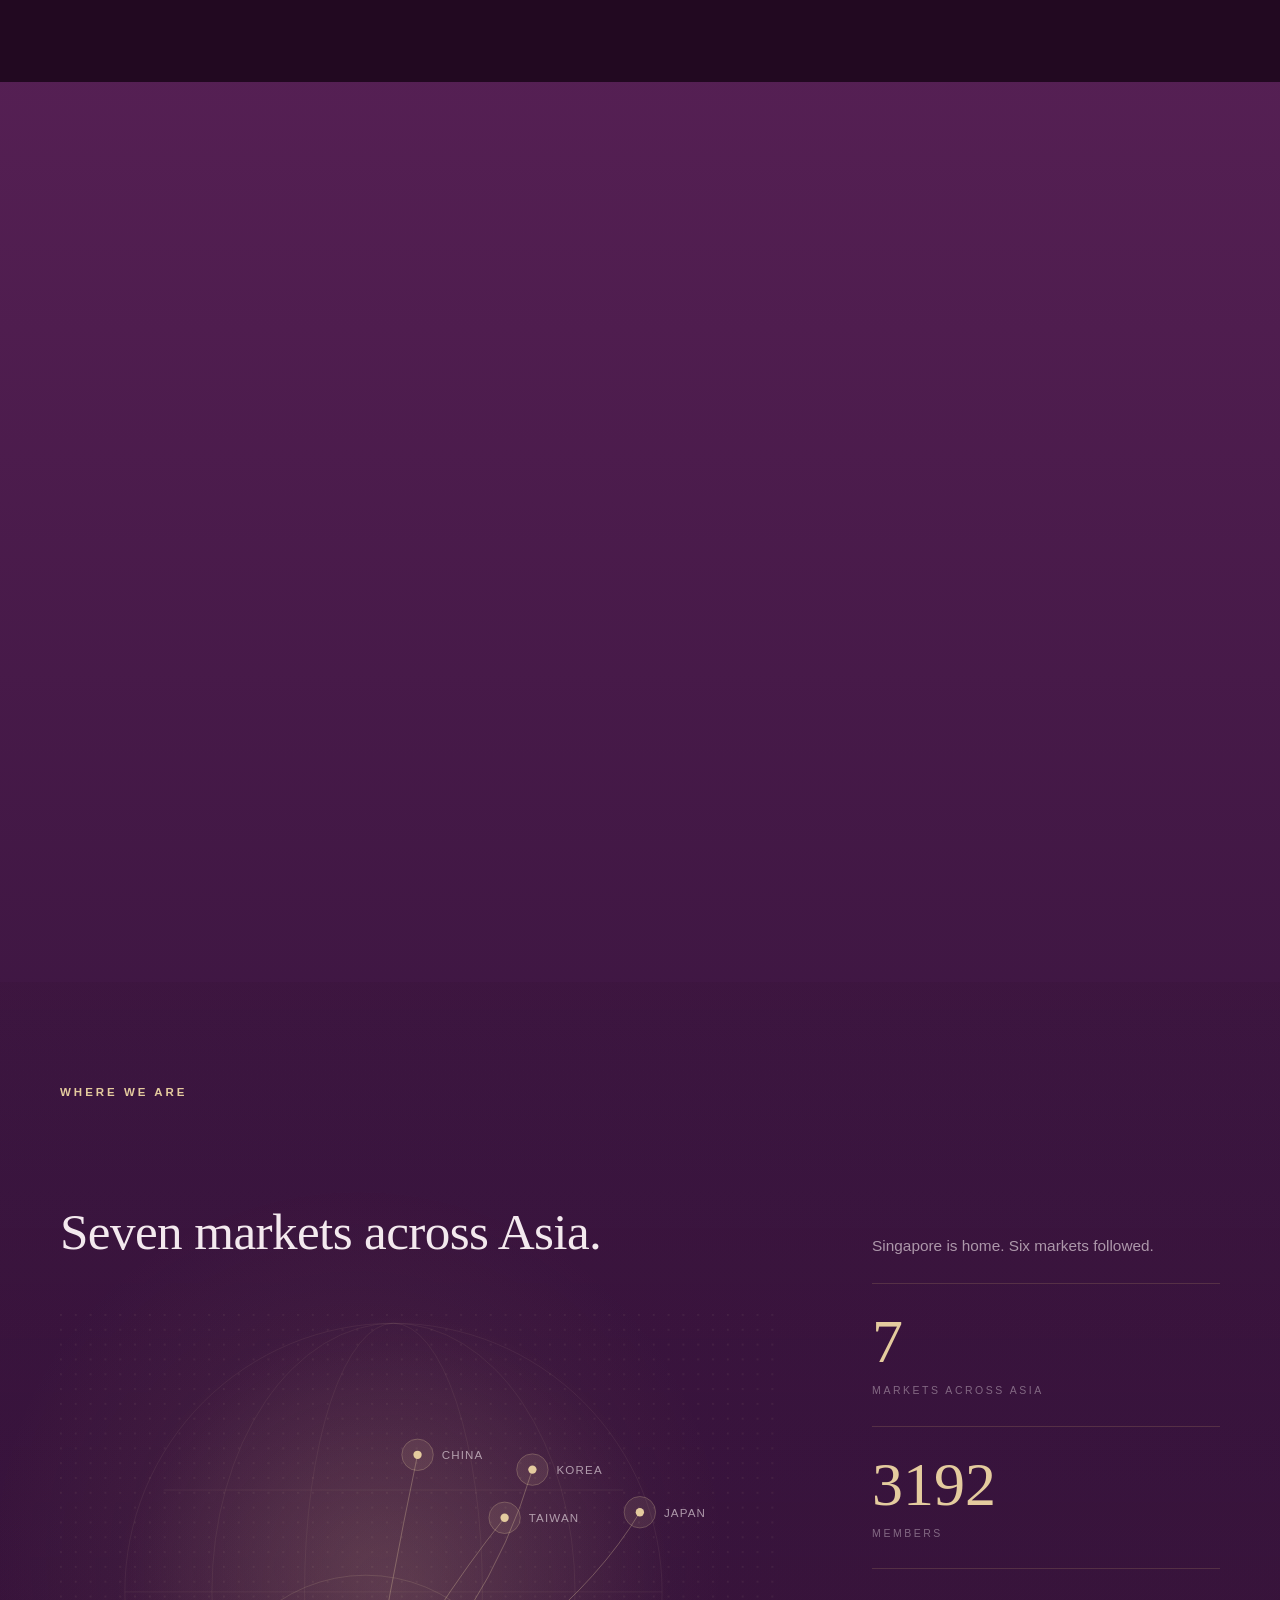
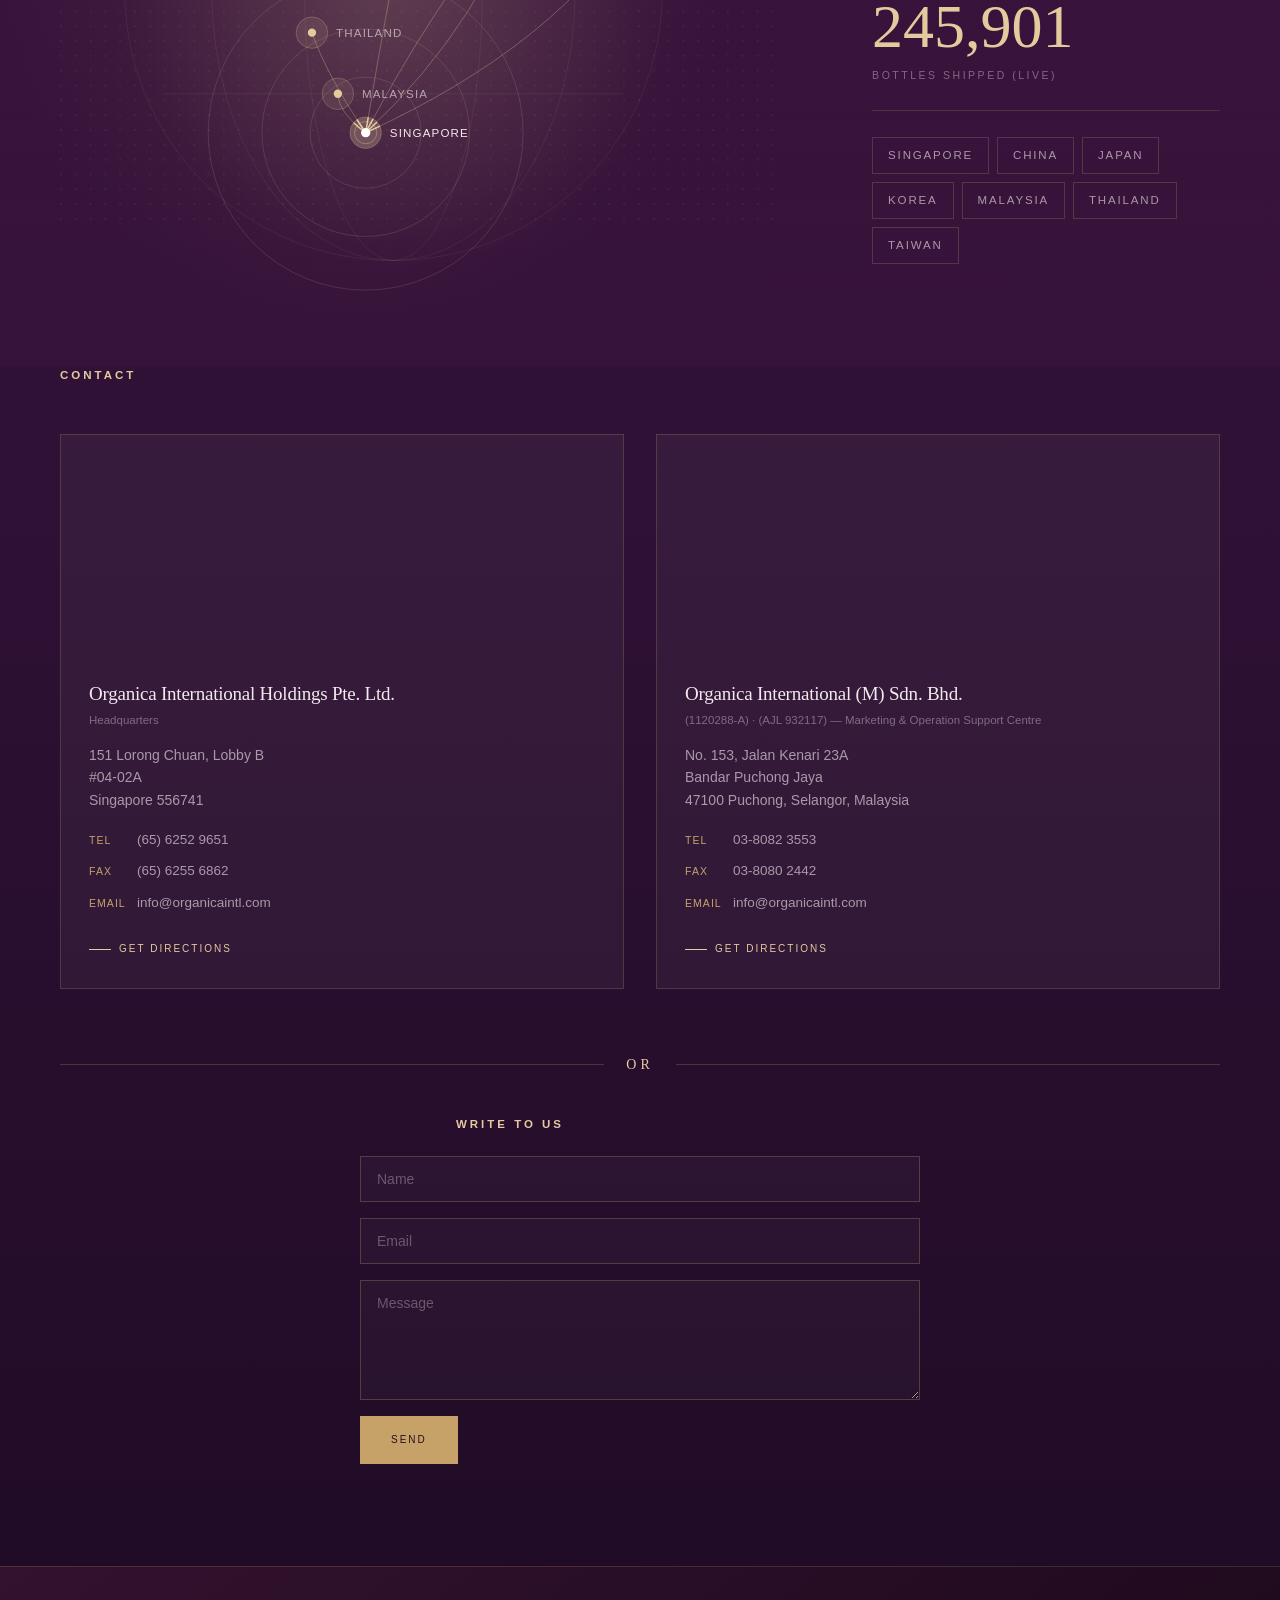
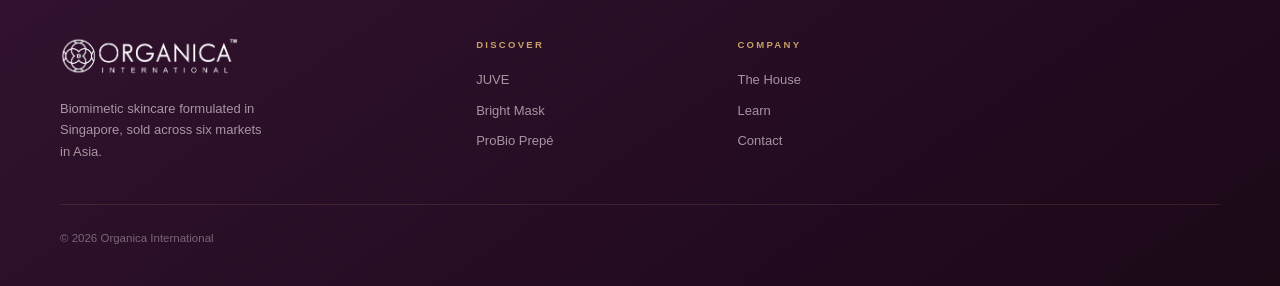
==== commit 92512acb: "push" ====
--- a/house.html
+++ b/house.html
@@ -250,7 +250,7 @@
       <div class="stats">
         <div class="st"><p class="v" data-count="7">0</p><p class="k" data-i="stat_markets">Markets across Asia</p></div>
         <div class="st"><p class="v"><span data-count="3192">0</span></p><p class="k" data-i="stat_members">Members</p></div>
-        <div class="st"><p class="v"><span id="bottlesShipped" data-live-value>&mdash;</span></p><p class="k" data-i="stat_bottles">Bottles shipped (live)</p></div>
+        <div class="st"><p class="v"><span id="bottlesShipped" data-live-value>245,901</span></p><p class="k" data-i="stat_bottles">Bottles shipped (live)</p></div>
       </div>
       <ul class="mlist" id="mlist">
         <li data-m="sg" data-i="m_sg">Singapore</li>
@@ -273,17 +273,17 @@
 
   <div class="office-grid">
     <div class="office">
-      <iframe class="map" src="https://www.google.com/maps?q=151%20Lorong%20Chuan%2C%20New%20Tech%20Park%20%2306-07A%20Lobby%20G%2C%20Singapore%20556741&output=embed" loading="lazy" referrerpolicy="no-referrer-when-downgrade" title="Organica International Holdings, Singapore"></iframe>
+      <iframe class="map" src="https://www.google.com/maps?q=151%20Lorong%20Chuan%2C%20Lobby%20B%2C%20%2304-02A%2C%20Singapore%20556741&output=embed" loading="lazy" referrerpolicy="no-referrer-when-downgrade" title="Organica International Holdings, Singapore"></iframe>
       <div class="body">
         <h3>Organica International Holdings Pte. Ltd.</h3>
         <p class="reg" data-i="ct_hq">Headquarters</p>
-        <p class="addr">151 Lorong Chuan, New Tech Park<br>#06-07A Lobby G<br>Singapore 556741</p>
+        <p class="addr">151 Lorong Chuan, Lobby B<br>#04-02A<br>Singapore 556741</p>
         <div class="rows">
           <div><span class="k">Tel</span><a href="tel:+6562529651">(65) 6252 9651</a></div>
           <div><span class="k">Fax</span><span>(65) 6255 6862</span></div>
           <div><span class="k">Email</span><a href="mailto:info@organicaintl.com">info@organicaintl.com</a></div>
         </div>
-        <a class="dir" href="https://www.google.com/maps/search/?api=1&query=151%20Lorong%20Chuan%2C%20New%20Tech%20Park%20%2306-07A%20Lobby%20G%2C%20Singapore%20556741" target="_blank" rel="noopener"><span class="dl"></span><span data-i="ct_dir">Get directions</span></a>
+        <a class="dir" href="https://www.google.com/maps/search/?api=1&query=151%20Lorong%20Chuan%2C%20Lobby%20B%2C%20%2304-02A%2C%20Singapore%20556741" target="_blank" rel="noopener"><span class="dl"></span><span data-i="ct_dir">Get directions</span></a>
       </div>
     </div>
 
@@ -308,11 +308,11 @@
     <p class="eyebrow" data-i="ct_form_eyebrow">Write to us</p>
   </div>
   <div class="contact-grid" style="grid-template-columns:1fr;justify-items:center">
-    <form class="cform" style="max-width:560px;width:100%" onsubmit="return false">
-      <input type="text" placeholder="Name" data-i-placeholder="ct_name">
-      <input type="email" placeholder="Email" data-i-placeholder="ct_email">
-      <textarea placeholder="Message" data-i-placeholder="ct_message"></textarea>
-      <button class="btn btn-solid" style="align-self:flex-start" data-i="ct_f_send">Send</button>
+    <form class="cform" id="contact-form" style="max-width:560px;width:100%" onsubmit="sendContactEmail(event)">
+      <input type="text" name="name" placeholder="Name" data-i-placeholder="ct_name" autocomplete="name" required>
+      <input type="email" name="email" placeholder="Email" data-i-placeholder="ct_email" autocomplete="email" required>
+      <textarea name="message" placeholder="Message" data-i-placeholder="ct_message" required></textarea>
+      <button type="submit" class="btn btn-solid" style="align-self:flex-start" data-i="ct_f_send">Send</button>
     </form>
   </div>
 </div></section>
@@ -384,6 +384,25 @@
   </div>
 </aside>
 
+<script>
+function buildContactEmailLink(form) {
+  const name = form.elements.name.value.trim();
+  const email = form.elements.email.value.trim();
+  const message = form.elements.message.value.trim();
+  const subject = encodeURIComponent(`Website enquiry from ${name}`);
+  const body = encodeURIComponent(`Name: ${name}\nEmail: ${email}\n\nMessage:\n${message}`);
+
+  return `mailto:info@organicaintl.com?subject=${subject}&body=${body}`;
+}
+
+function sendContactEmail(event) {
+  event.preventDefault();
+  const form = event.currentTarget;
+
+  if (!form.reportValidity()) return;
+  window.location.href = buildContactEmailLink(form);
+}
+</script>
 <script src="assets/js/app.js?v=28"></script>
 </body>
 </html>
--- a/assets/css/style.css
+++ b/assets/css/style.css
@@ -1143,6 +1143,16 @@
 .pdp-related h2{font-size:24px;margin-bottom:24px}
 .pdp-related-grid{display:grid;grid-template-columns:repeat(3,1fr);gap:20px}
 
+/* Standalone product launches: keep single supplied packshots fully visible. */
+.single-image-pdp .pdp-main{background:#f5f2ee}
+.single-image-pdp .pdp-main::before{display:none}
+.single-image-pdp .pdp-main .pdp-photo{
+  width:100%;height:100%;max-width:100%;object-fit:contain;object-position:center;
+  padding:clamp(18px,3vw,42px);filter:none;transform:none
+}
+.single-image-pdp .pdp-copy-list{margin:0;padding-left:1.2em;display:grid;gap:10px}
+.single-image-pdp .pdp-copy-list li{padding-left:.2em;color:var(--muted);line-height:1.7}
+
 @media(max-width:1040px){
   .pdp-grid{grid-template-columns:1fr;gap:36px}
   .pdp-gallery{position:static}
@@ -2266,13 +2276,19 @@
 .science-page #videos::before {
   content: "";
   position: absolute;
-  inset: 4% 0 auto;
+  inset: -72px 0 auto;
   z-index: -1;
-  height: 190px;
+  height: 360px;
   pointer-events: none;
   background:
-    radial-gradient(ellipse at 50% 0%, rgba(218, 187, 224, .14), transparent 63%),
-    linear-gradient(180deg, rgba(198, 162, 104, .055), transparent 72%);
+    radial-gradient(ellipse at 50% 18%, rgba(218, 187, 224, .18), transparent 64%),
+    linear-gradient(180deg, rgba(34, 11, 32, .36) 0%, rgba(198, 162, 104, .06) 35%, transparent 88%);
+}
+
+.science-page #videos {
+  padding-top: clamp(92px, 9vw, 132px);
+  background:
+    linear-gradient(180deg, rgba(42, 14, 40, .24) 0%, rgba(92, 38, 84, .12) 34%, transparent 78%);
 }
 
 @keyframes scienceOrbit {
@@ -2472,6 +2488,52 @@
   .pagehero h1{font-size:clamp(36px,10.5vw,46px)!important}
 }
 
+/* Landing discovery artwork: keep each supplied subject legible at phone crops. */
+@media(max-width:700px){
+  .home-page .expcard:nth-child(1) .ph-bg img{object-position:52% 46%}
+  .home-page .expcard:nth-child(2) .ph-bg img{object-position:50% 50%}
+  .home-page .expcard:nth-child(3) .ph-bg img{object-position:54% 50%}
+}
+
+/* Landing discovery cards: the shared mobile card rules below are designed
+   for overlay cards. These destination cards use a stacked media/content
+   layout, so keep their artwork locked to a real, edge-to-edge media row. */
+@media(max-width:600px){
+  .home-page .explore .expcard{
+    aspect-ratio:auto;
+    min-height:0;
+    display:grid;
+    grid-template-columns:minmax(0,1fr);
+    grid-template-rows:clamp(190px,58vw,230px) auto;
+    align-items:stretch;
+  }
+  .home-page .explore .expcard .ph-bg{
+    position:relative;
+    inset:auto;
+    width:100%;
+    height:100%;
+    min-height:0;
+    padding:0;
+    overflow:hidden;
+    background:transparent;
+  }
+  .home-page .explore .expcard .ph-bg img{
+    position:absolute;
+    inset:0;
+    width:100%;
+    height:100%;
+    max-width:none;
+    display:block;
+    object-fit:cover;
+  }
+  .home-page .explore .expcard .body{
+    position:relative;
+    inset:auto;
+    width:auto;
+    margin:0;
+  }
+}
+
 @media(max-width:360px){
   :root{--nav:70px}
   .mark img{height:26px;max-width:40vw}
@@ -2479,3 +2541,125 @@
   .burger{width:38px;min-width:38px}
   .wrap{padding-inline:15px}
 }
+
+/* Mobile landing hero: a compact two-line headline panel that leaves the
+   JUVE bottle visible. Kept last so broad responsive typography cannot
+   override this composition. */
+@media(max-width:700px){
+  .home-page .hero-art-slide .sgrid{
+    padding-inline:clamp(22px,6vw,30px);
+    padding-bottom:64px;
+  }
+  .home-page .hero-art-slide .scopy{
+    width:min(100%,370px);
+    padding:12px 14px;
+  }
+  .home-page .hero-art-slide .scopy .eyebrow{
+    margin-bottom:5px;
+    font-size:7.5px;
+  }
+  .home-page .hero-art-slide .scopy h1{
+    max-width:none;
+    margin-bottom:6px;
+    font-size:clamp(24px,7vw,28px)!important;
+    line-height:1.04;
+    text-wrap:balance;
+  }
+  .home-page .hero-art-slide .scopy .lede{
+    font-size:10px;
+    line-height:1.38;
+  }
+  .home-page .hero-art-slide .scta{margin-top:9px}
+  .home-page .hero-art-slide .scta .btn{min-height:44px}
+}
+
+@media(max-width:360px){
+  .home-page .hero-art-slide .sgrid{padding-inline:18px}
+  .home-page .hero-art-slide .scopy h1{
+    font-size:clamp(22px,6.8vw,25px)!important;
+  }
+}
+
+/* Collection carousel: on phones, let the product imagery remain the focus. */
+@media(max-width:700px){
+  .collection-page .collection-product-copy h2,
+  .collection-page .collection-product-copy p{
+    display:none;
+  }
+}
+/* Full-bleed page heroes: keep the fixed navigation visually inside the image. */
+.home-page .hero{
+  height:100svh;
+  min-height:700px;
+  padding-top:0;
+}
+
+.home-page .slides,
+.home-page .slide,
+.home-page .slide-banner picture{
+  height:100%;
+  min-height:100%;
+}
+
+.home-page .slide-banner picture{
+  display:block;
+  overflow:hidden;
+}
+
+.home-page .hero-art-bg,
+.home-page .slide-banner .simg{
+  position:absolute;
+  inset:0;
+  width:100%;
+  height:100%;
+  max-width:none;
+  max-height:none;
+  object-fit:cover;
+  object-position:center center;
+}
+
+.home-page #hdr:not(.solid),
+.collection-page #hdr:not(.solid){
+  background:transparent;
+  box-shadow:none;
+  -webkit-backdrop-filter:none;
+  backdrop-filter:none;
+}
+
+.collection-page .collection-showcase,
+.collection-page .collection-runway,
+.collection-page .collection-set{
+  margin-top:0;
+  height:100svh;
+}
+
+.collection-page .collection-set{
+  object-fit:cover;
+  object-position:center center;
+}
+
+@supports (height:100dvh){
+  .home-page .hero,
+  .collection-page .collection-showcase,
+  .collection-page .collection-runway,
+  .collection-page .collection-set{
+    height:100dvh;
+  }
+}
+
+@media (min-width:701px){
+  .home-page .hero-art-slide .sgrid{
+    padding-top:var(--nav);
+  }
+}
+
+@media (max-width:700px){
+  .home-page .hero{
+    height:100svh;
+    min-height:100svh;
+  }
+
+  .home-page .slides{
+    min-height:100%;
+  }
+}
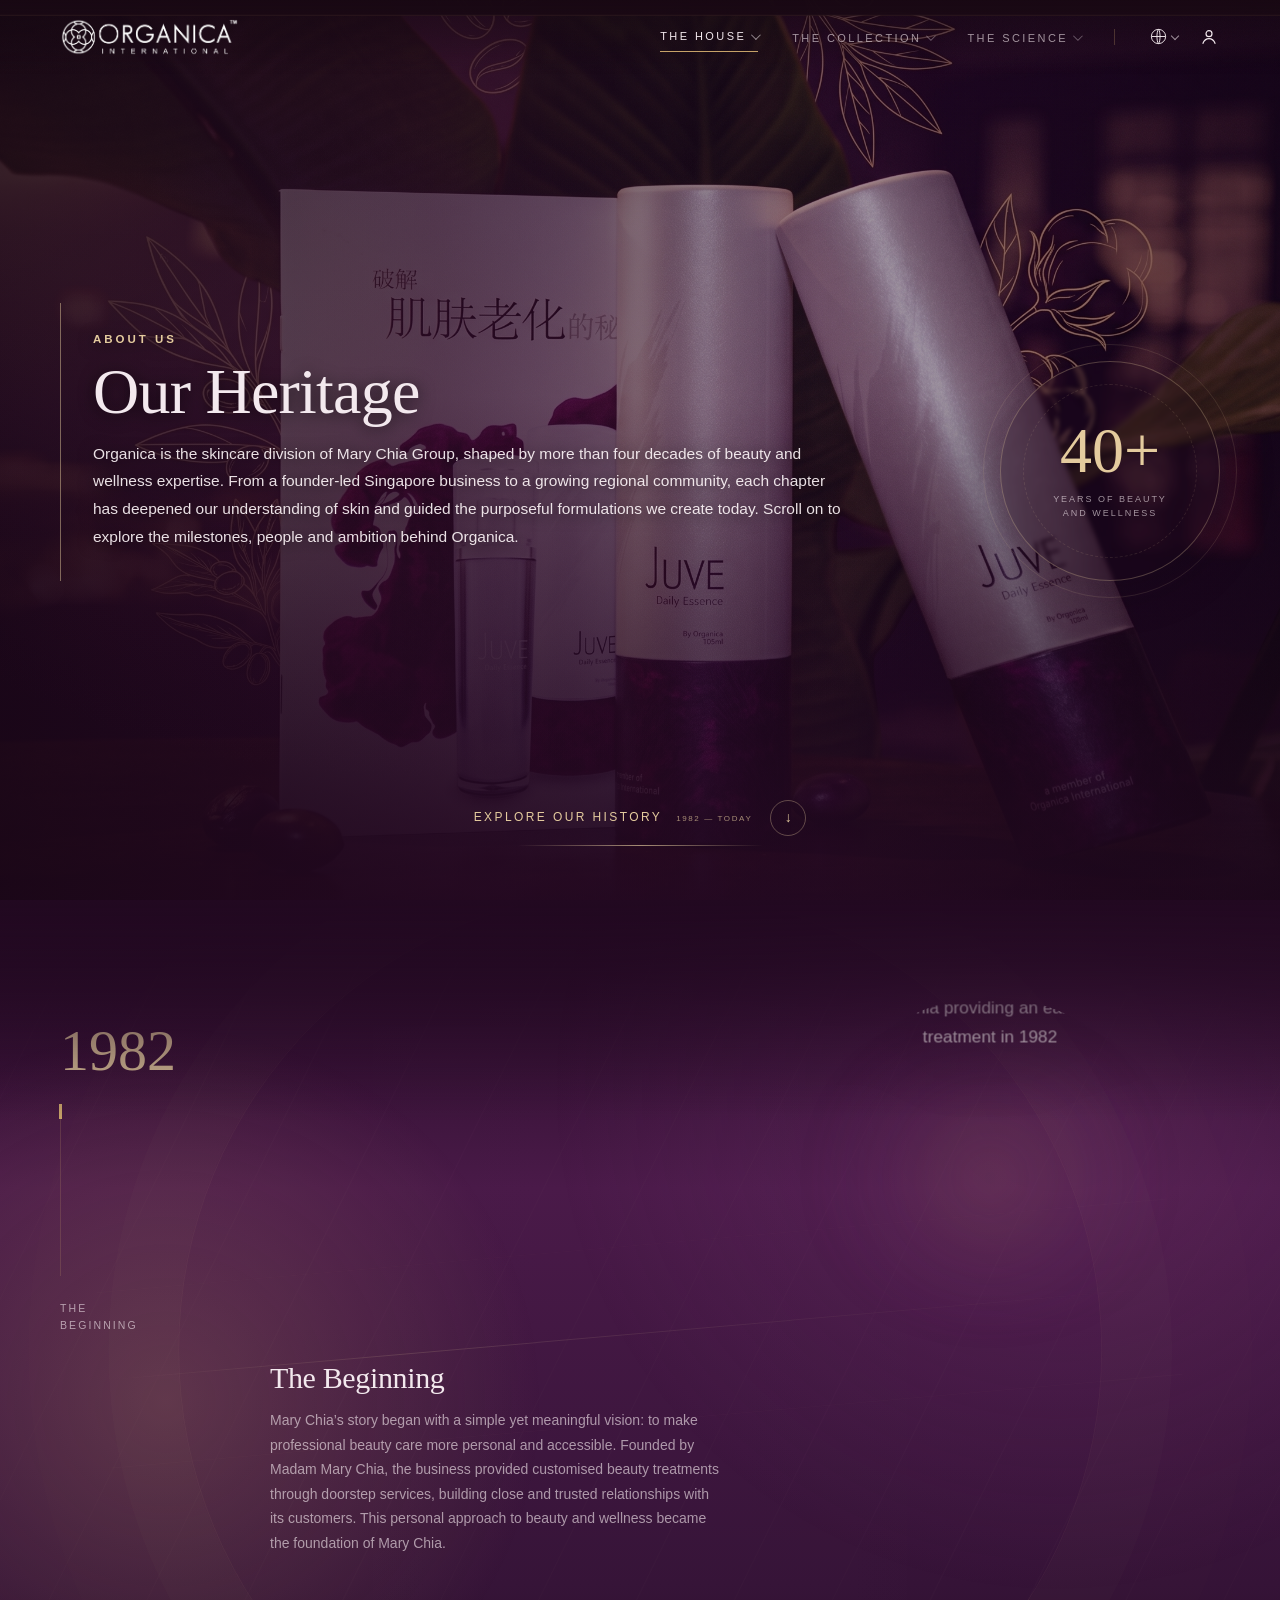
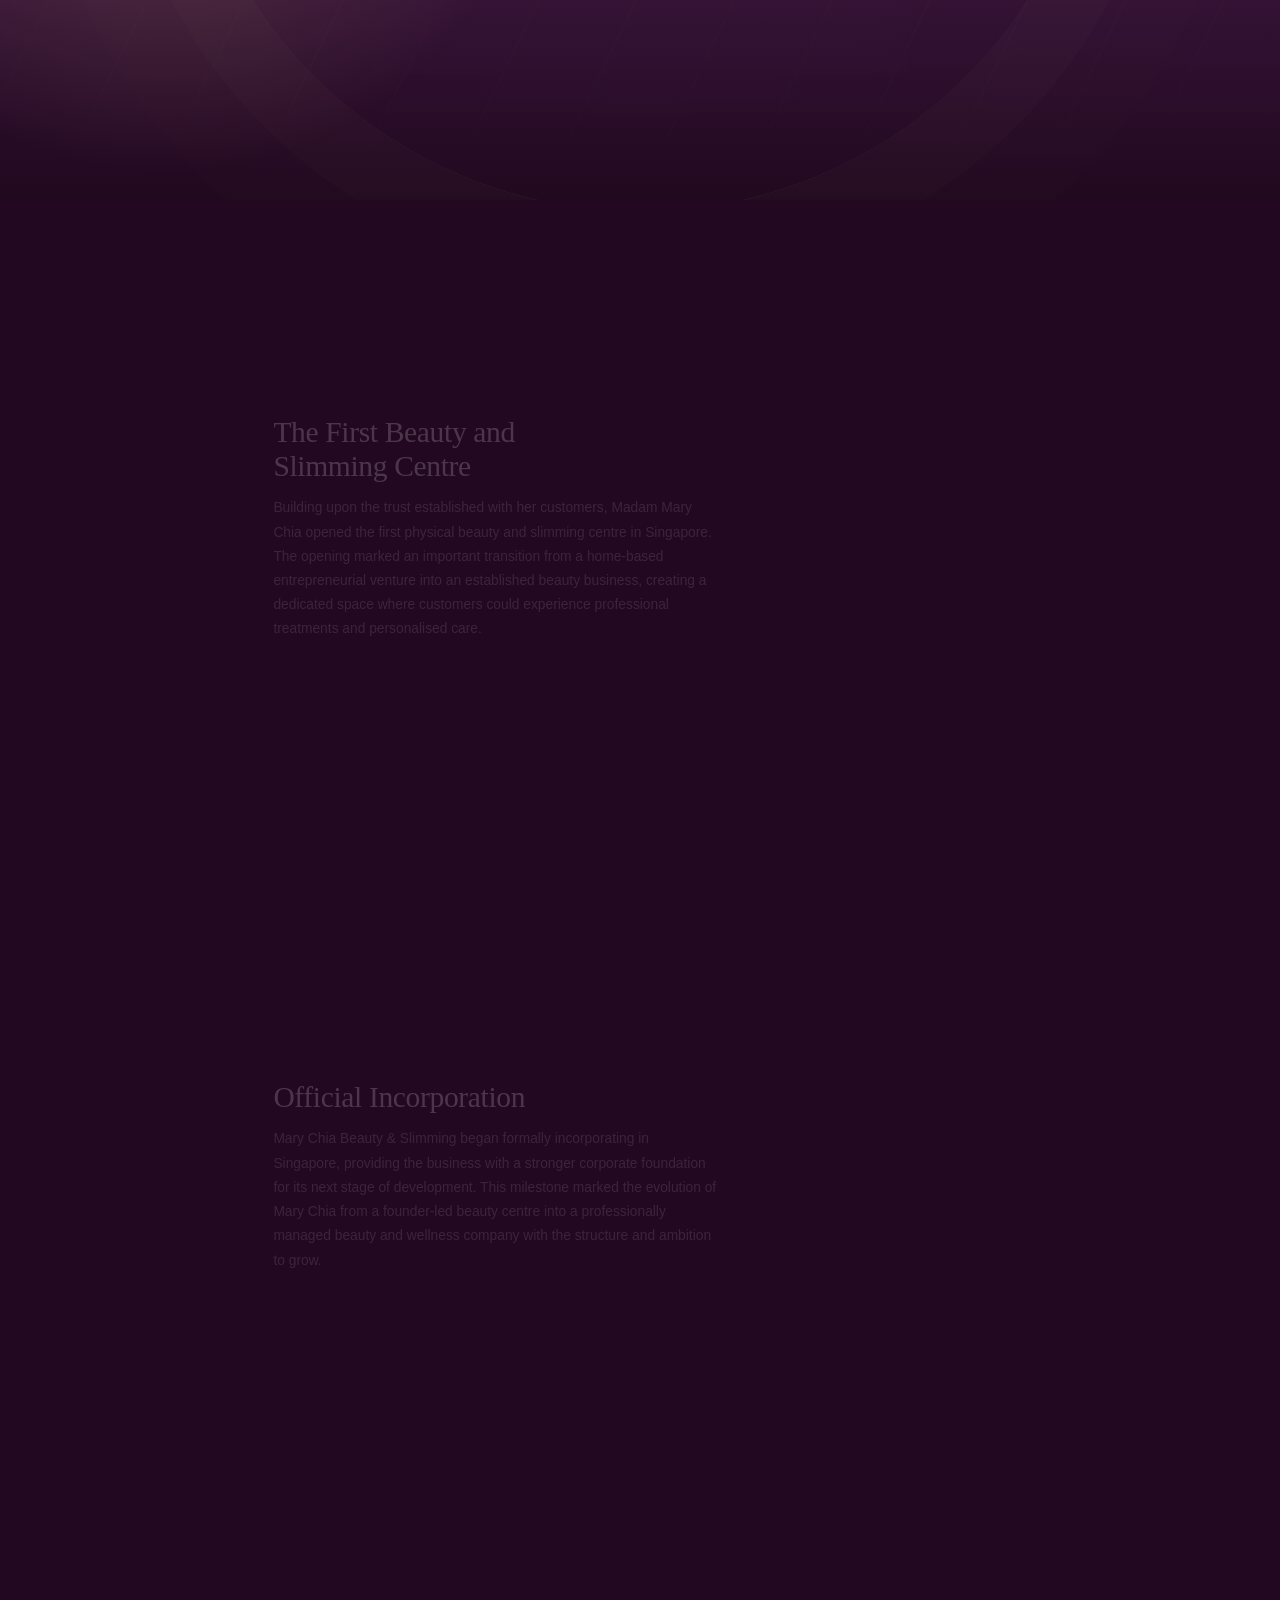
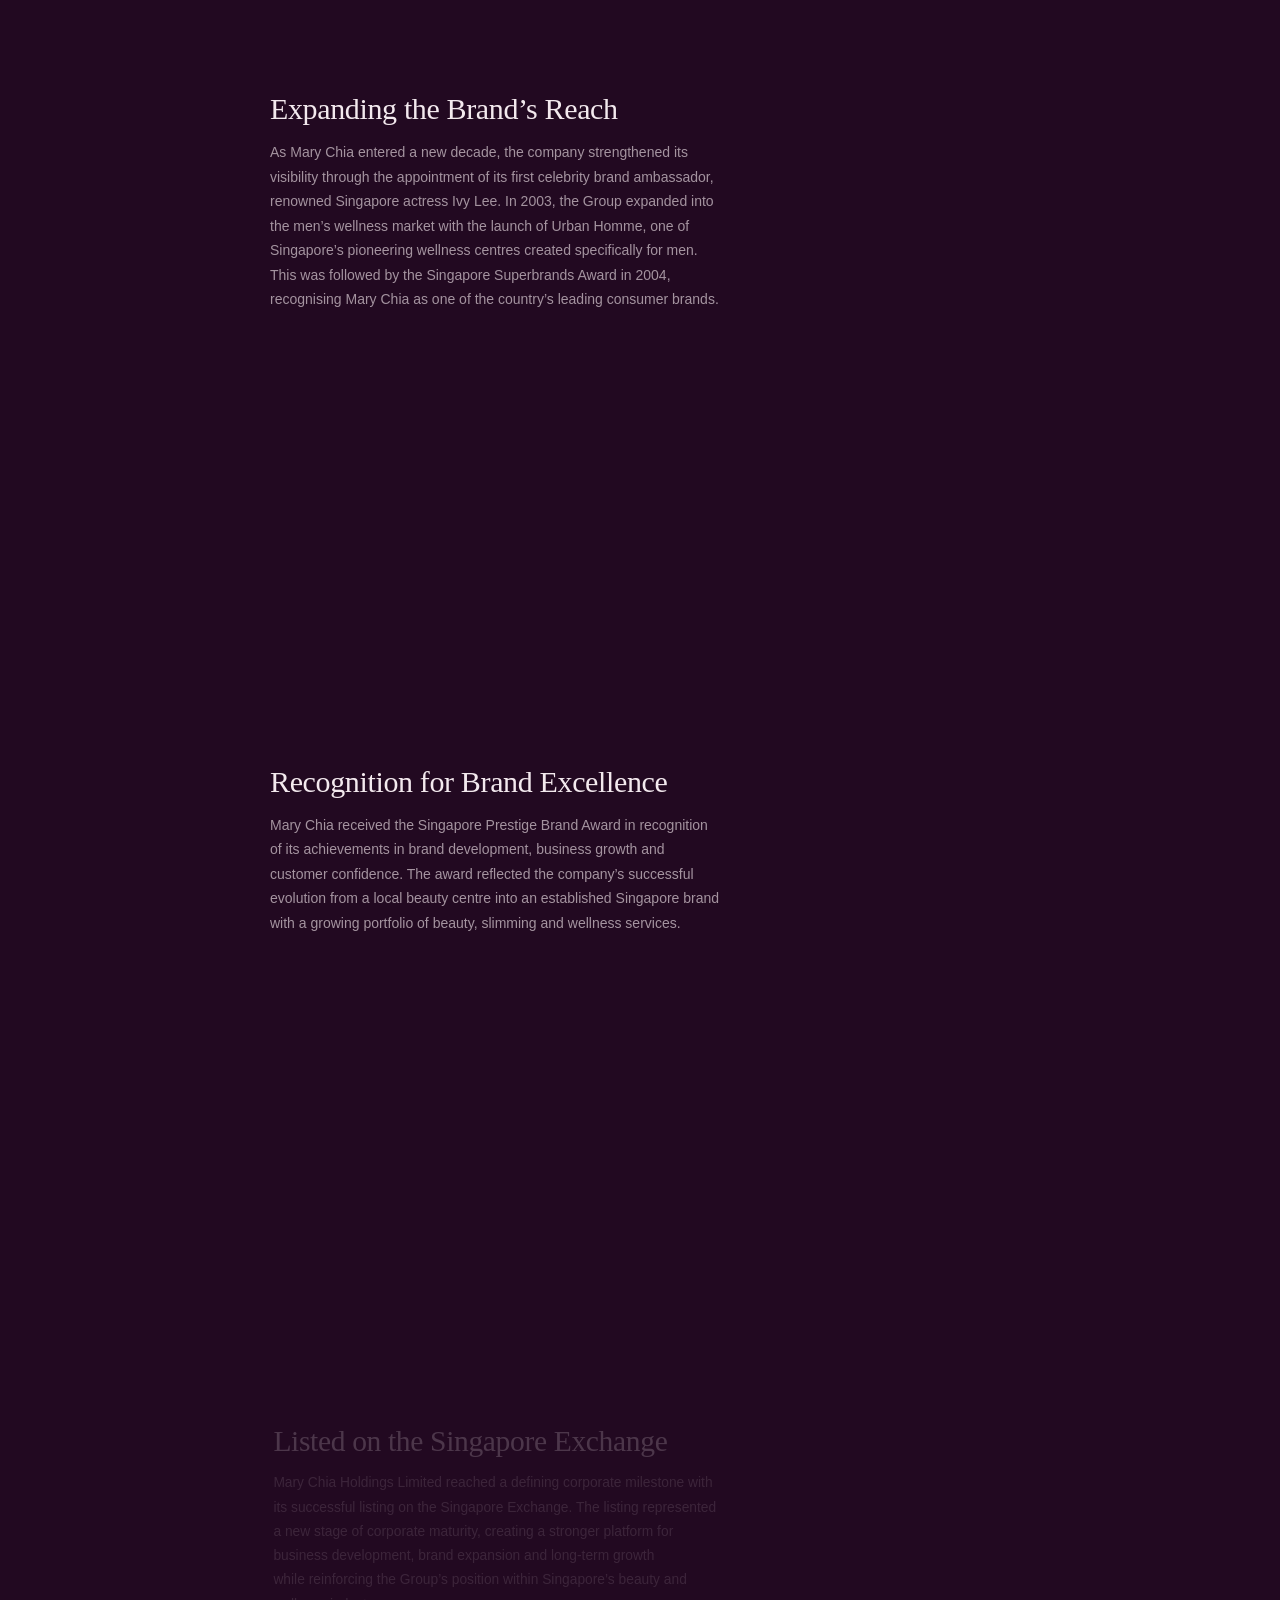
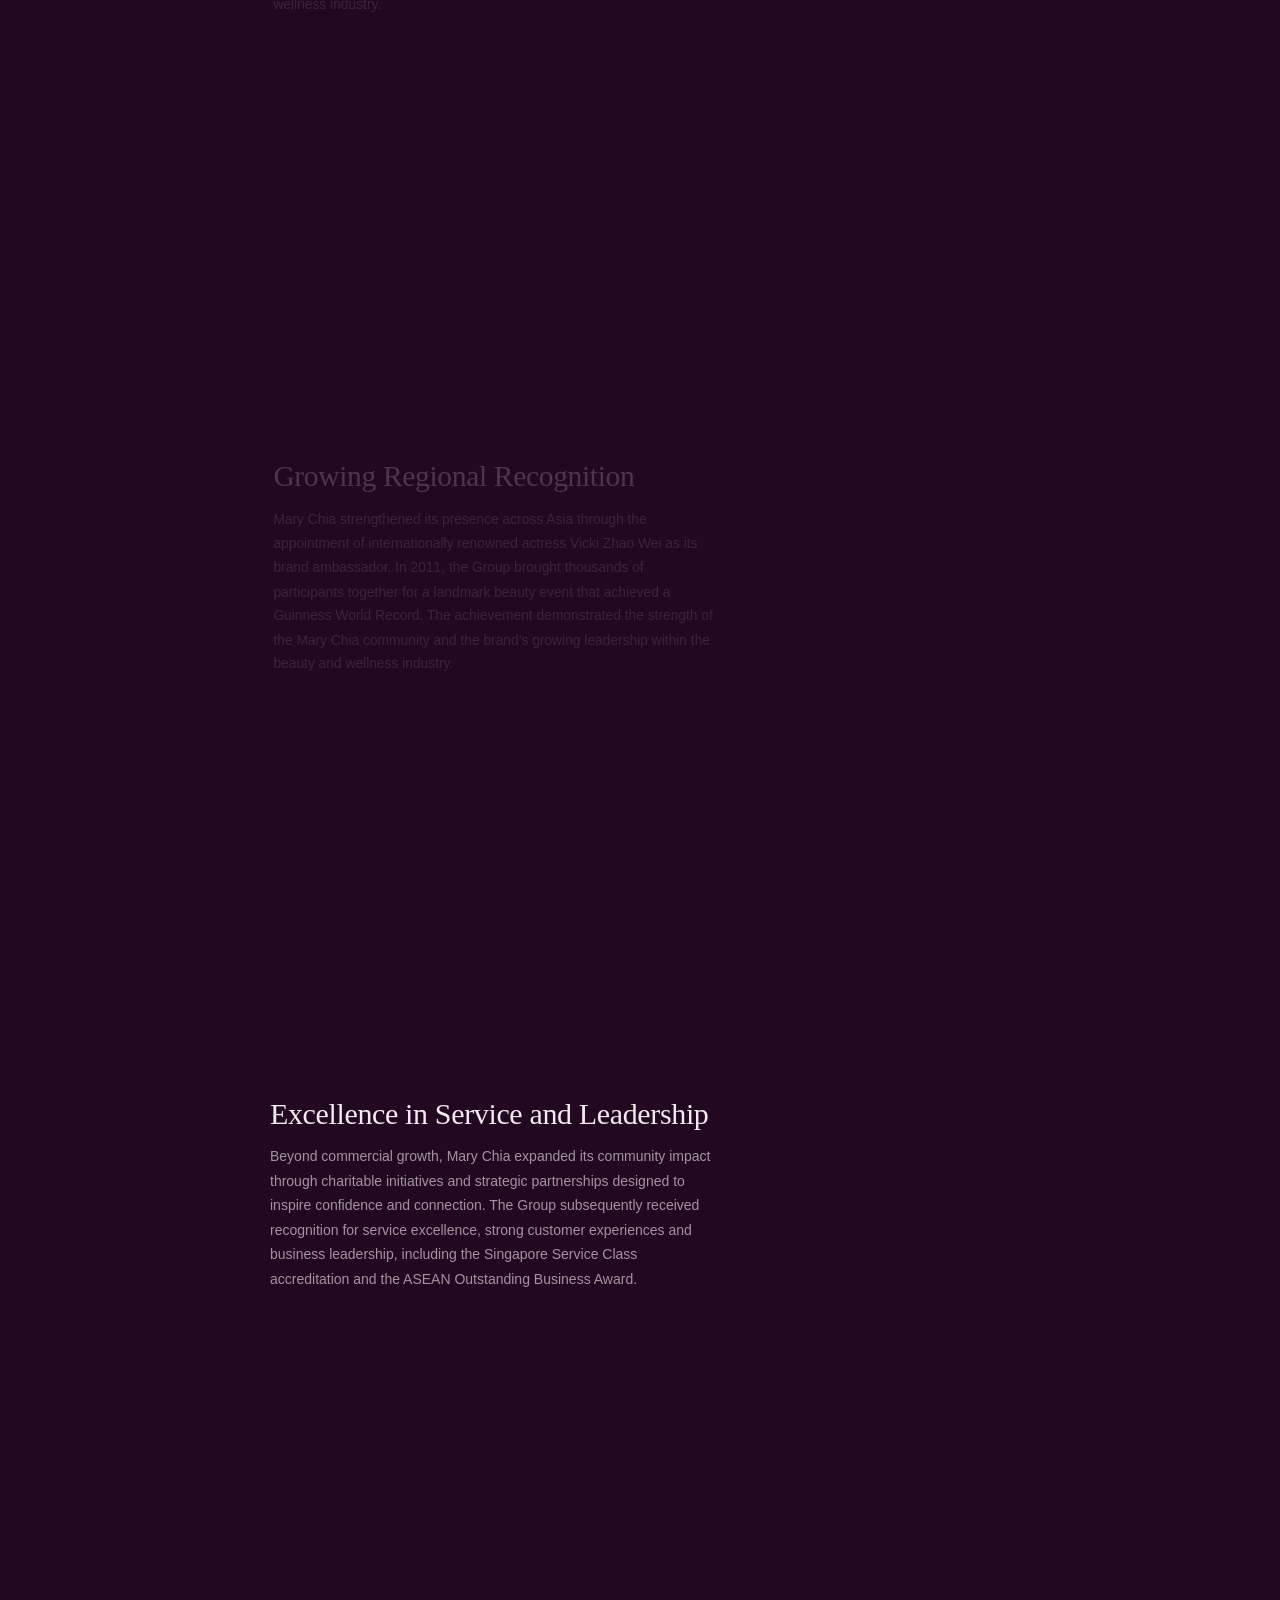
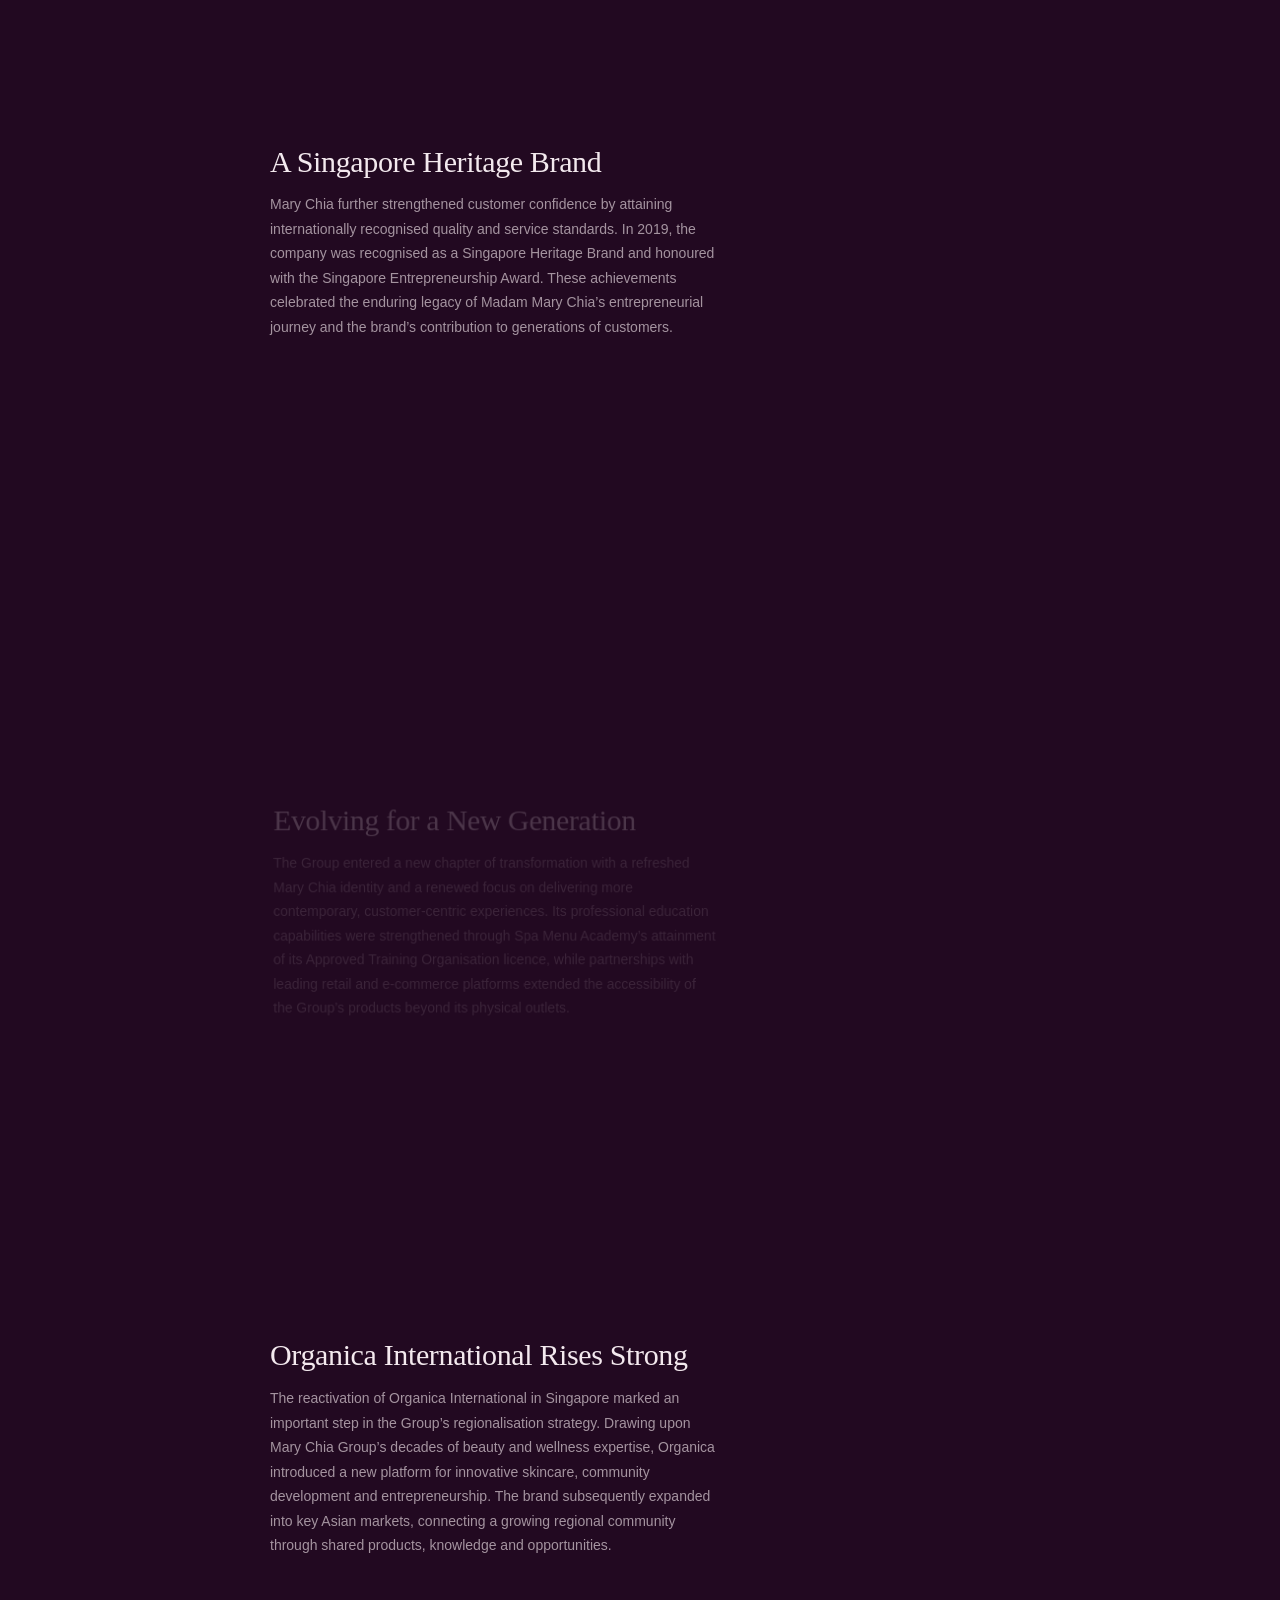
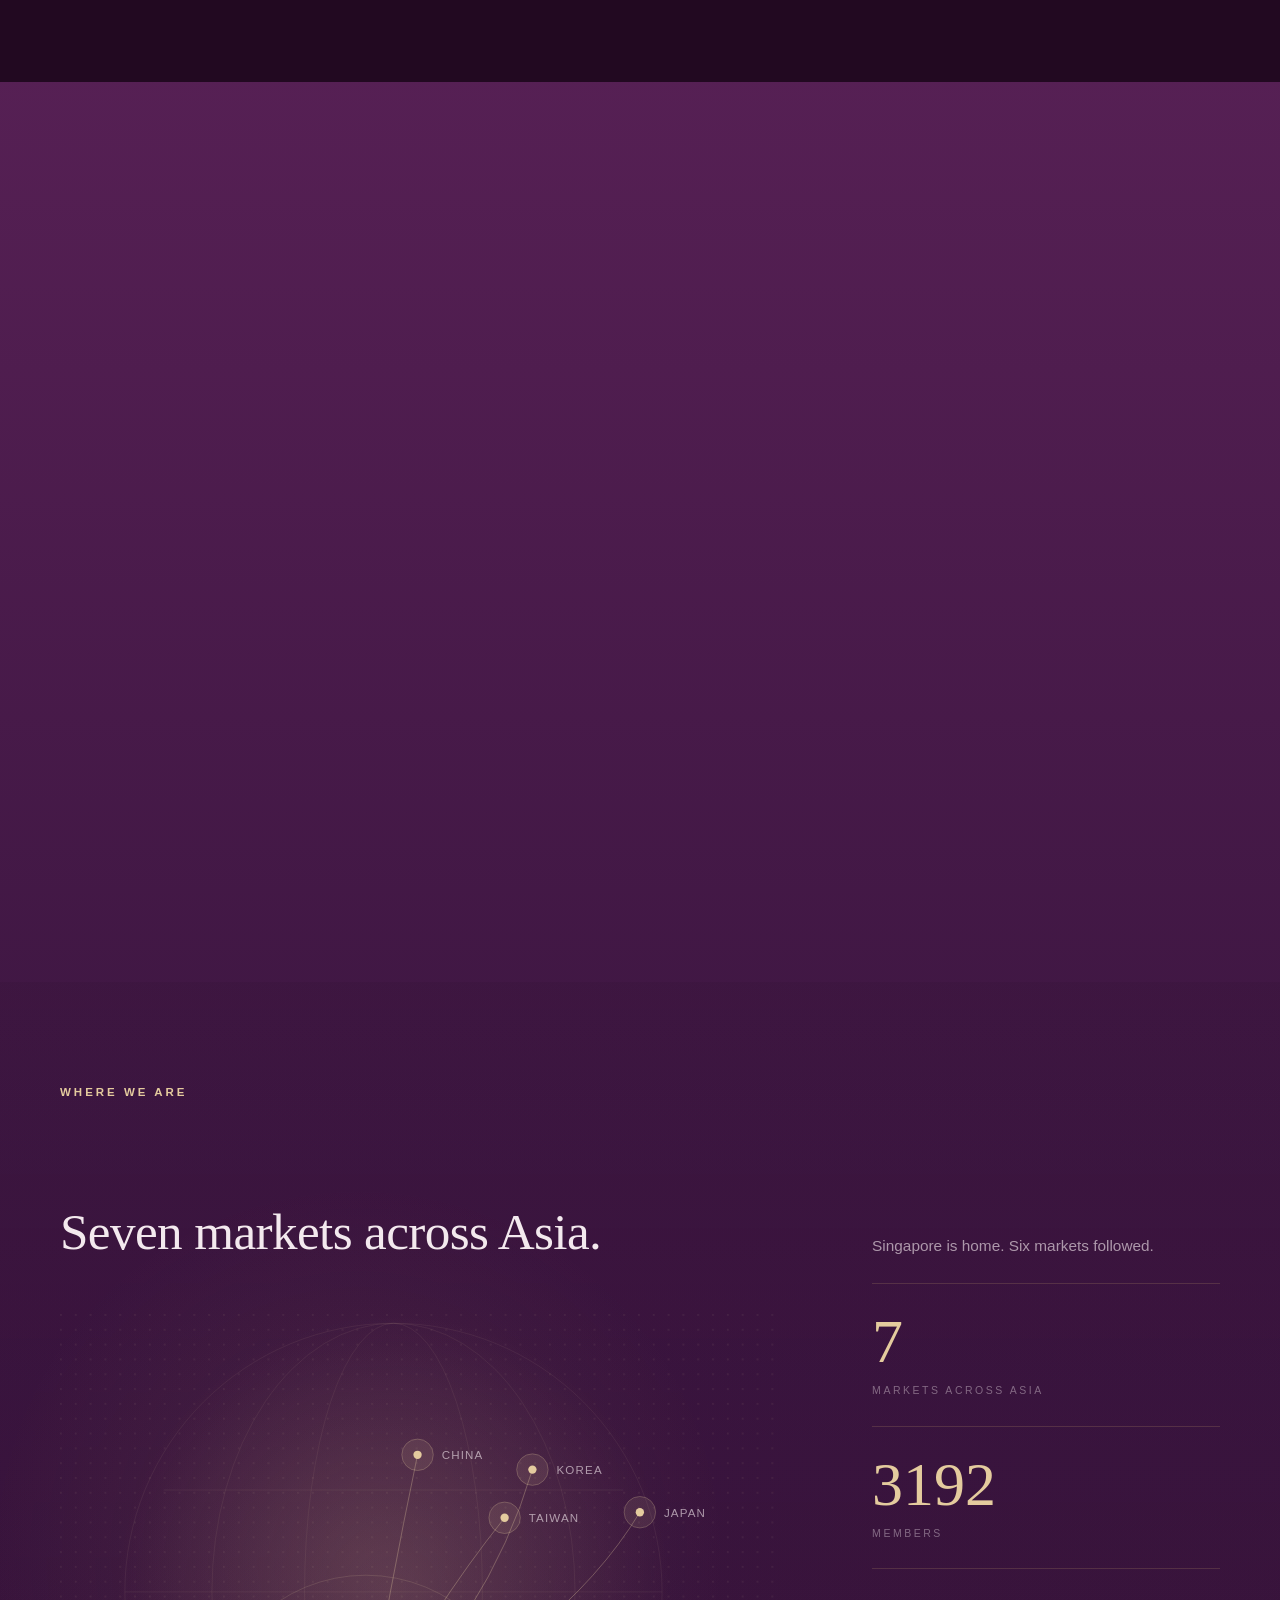
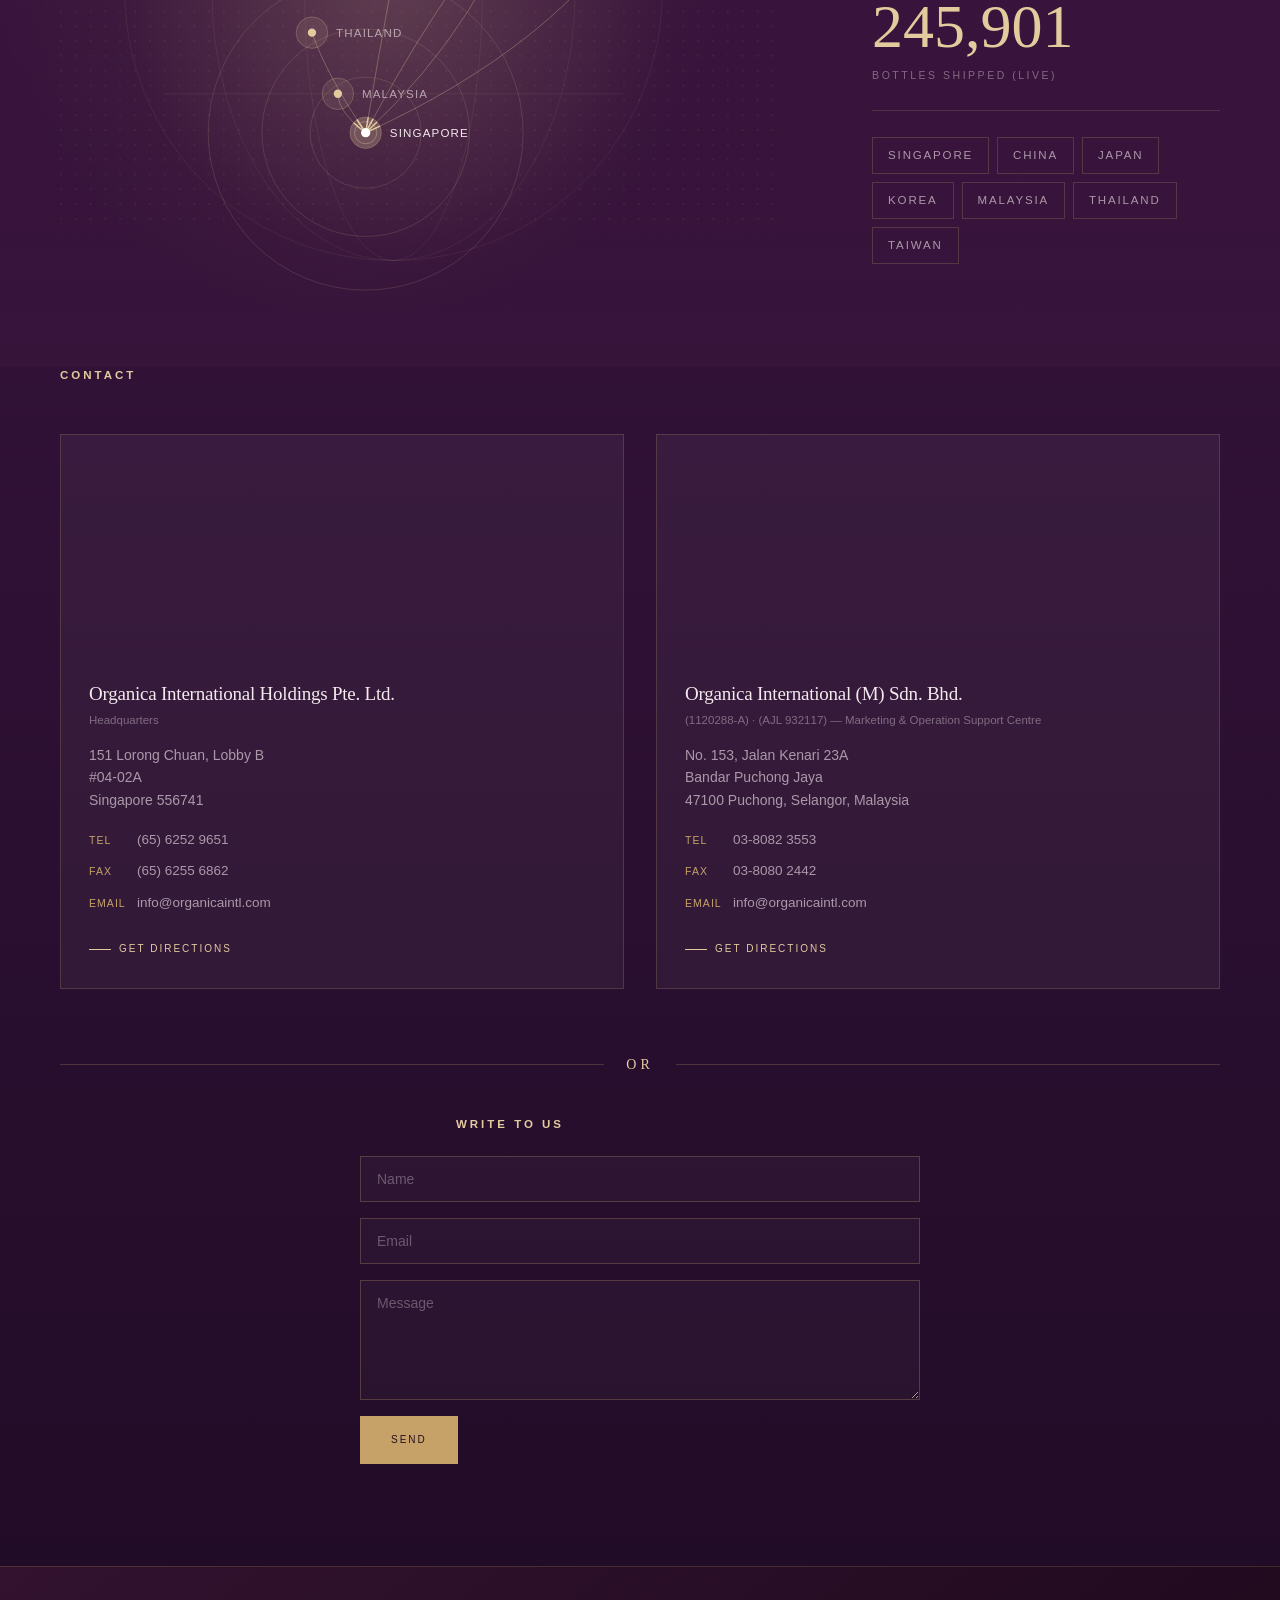
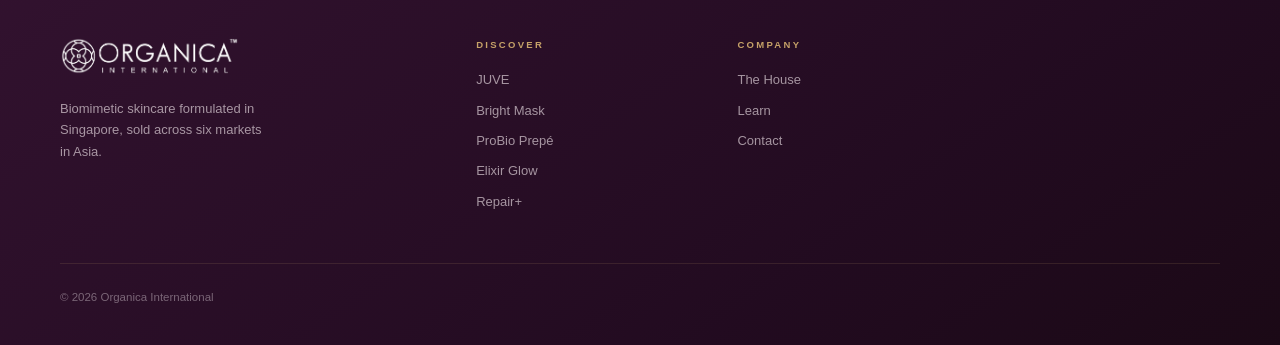
==== commit afc42587: "Add Elixir Glow and Repair+ to Collection navigation Both product pages already existed but weren't " ====
--- a/house.html
+++ b/house.html
@@ -24,6 +24,8 @@
           <a href="product-juve.html">JUVE</a>
           <a href="product-mask.html">Bright Mask</a>
           <a href="product-prepe.html">ProBio Prepé</a>
+          <a href="product-elixir.html">Elixir Glow</a>
+          <a href="product-repair.html">Repair+</a>
         </div>
       </div>
       <div class="navlink">
@@ -59,7 +61,7 @@
 
 <nav class="drawer" id="drawer" aria-label="Mobile navigation">
   <div class="drawer-group"><div class="drawer-row"><a href="index.html" data-i="nav_house">The House</a><button class="drawer-toggle" type="button" onclick="toggleDrawerGroup(event,this)" aria-label="Show House links" aria-expanded="false"><i></i></button></div><div class="drawer-panel"><a class="drawer-sub" href="house.html#story" data-i="d_story">About Us</a><a class="drawer-sub" href="house.html#contact" data-i="d_contact">Contact Us</a></div></div>
-  <div class="drawer-group"><div class="drawer-row"><a href="shop.html" data-i="nav_collection">The Collection</a><button class="drawer-toggle" type="button" onclick="toggleDrawerGroup(event,this)" aria-label="Show Collection links" aria-expanded="false"><i></i></button></div><div class="drawer-panel"><a class="drawer-sub" href="product-juve.html">JUVE</a><a class="drawer-sub" href="product-mask.html">Bright Mask</a><a class="drawer-sub" href="product-prepe.html">ProBio Prepé</a></div></div>
+  <div class="drawer-group"><div class="drawer-row"><a href="shop.html" data-i="nav_collection">The Collection</a><button class="drawer-toggle" type="button" onclick="toggleDrawerGroup(event,this)" aria-label="Show Collection links" aria-expanded="false"><i></i></button></div><div class="drawer-panel"><a class="drawer-sub" href="product-juve.html">JUVE</a><a class="drawer-sub" href="product-mask.html">Bright Mask</a><a class="drawer-sub" href="product-prepe.html">ProBio Prepé</a><a class="drawer-sub" href="product-elixir.html">Elixir Glow</a><a class="drawer-sub" href="product-repair.html">Repair+</a></div></div>
   <div class="drawer-group"><div class="drawer-row"><a href="learn.html" data-i="nav_science">The Science</a><button class="drawer-toggle" type="button" onclick="toggleDrawerGroup(event,this)" aria-label="Show Science links" aria-expanded="false"><i></i></button></div><div class="drawer-panel"><a class="drawer-sub" href="learn.html#blog" data-i="d_blog">Blog Posts</a><a class="drawer-sub" href="learn.html#videos" data-i="d_videos">Videos</a></div></div>
 </nav>
 
@@ -327,7 +329,9 @@
       <div><h4 data-i="f_shop">Discover</h4><ul>
         <li><a href="product-juve.html">JUVE</a></li>
         <li><a href="product-mask.html">Bright Mask</a></li>
-        <li><a href="product-prepe.html">ProBio Prepé</a></li></ul></div>
+        <li><a href="product-prepe.html">ProBio Prepé</a></li>
+        <li><a href="product-elixir.html">Elixir Glow</a></li>
+        <li><a href="product-repair.html">Repair+</a></li></ul></div>
       <div><h4 data-i="f_company">Company</h4><ul>
         <li><a href="house.html" data-i="nav_house">The House</a></li>
         <li><a href="learn.html" data-i="nav_learn">Learn</a></li>
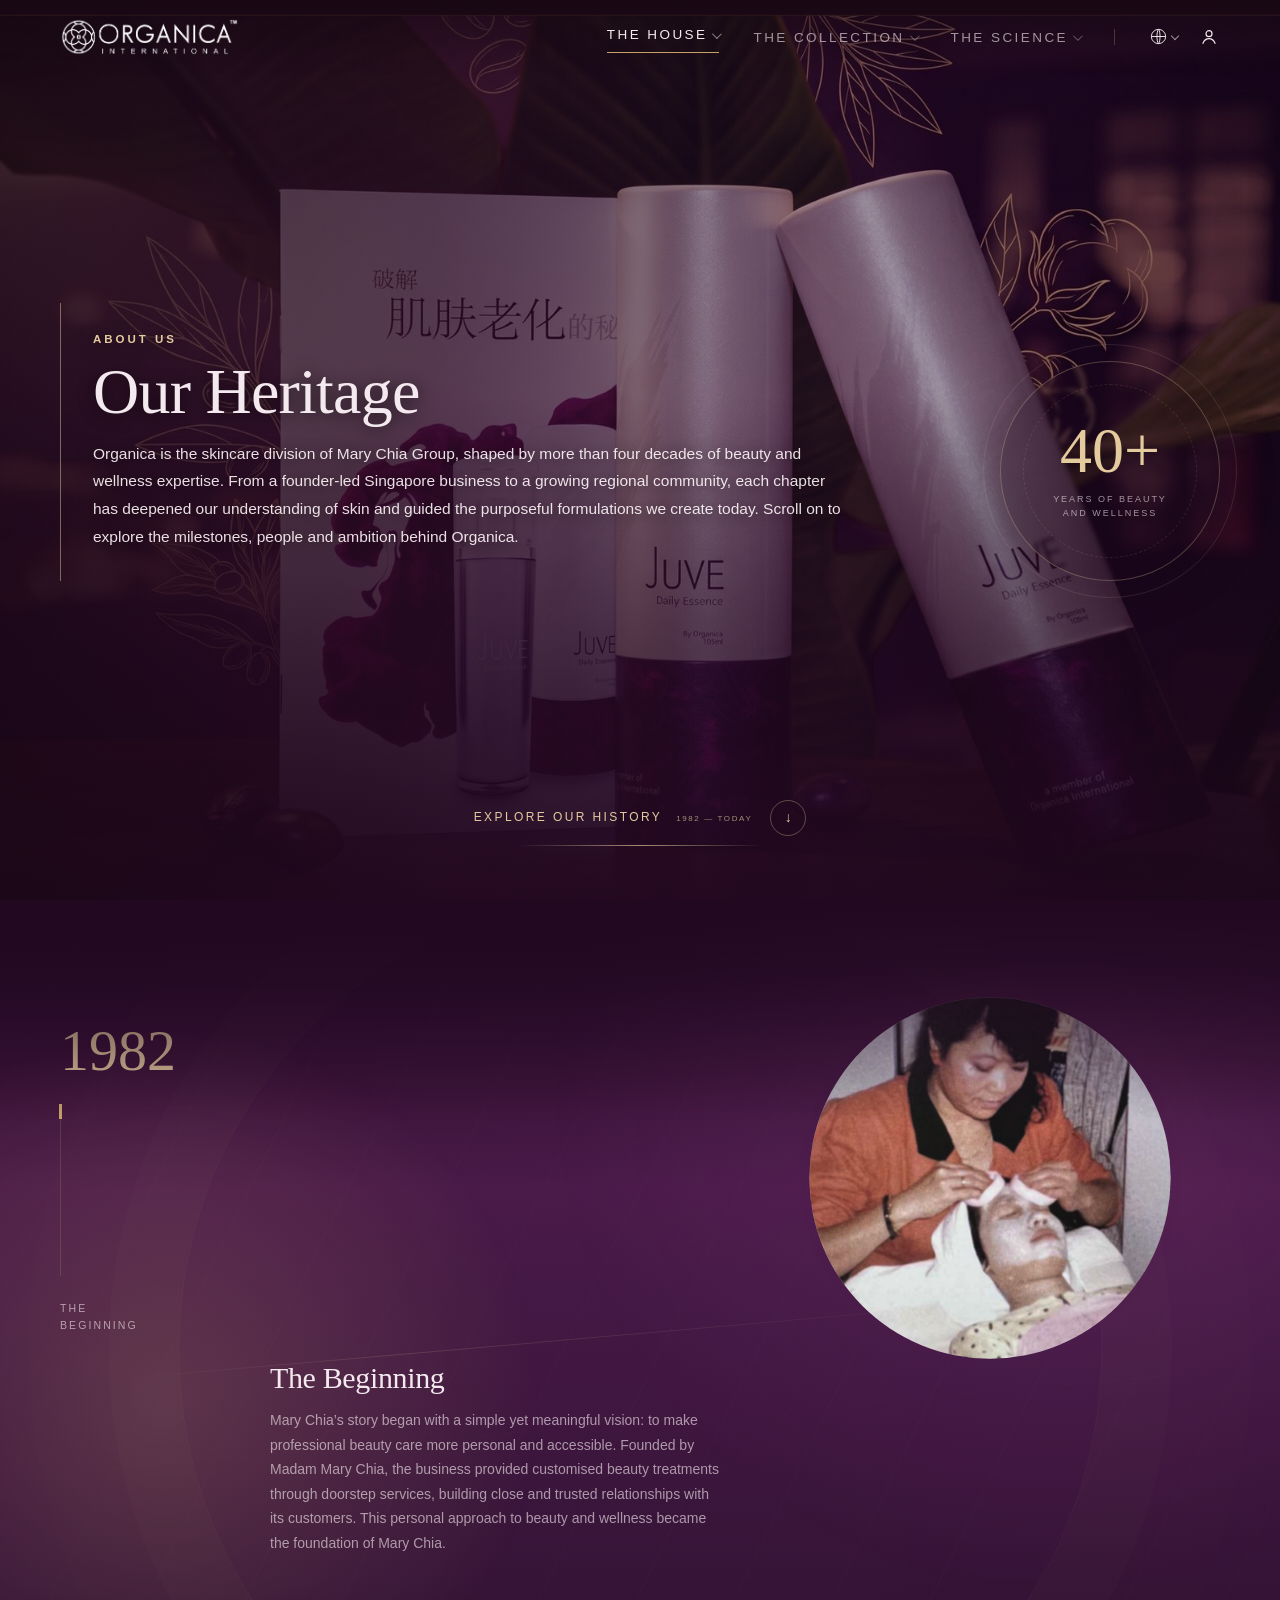
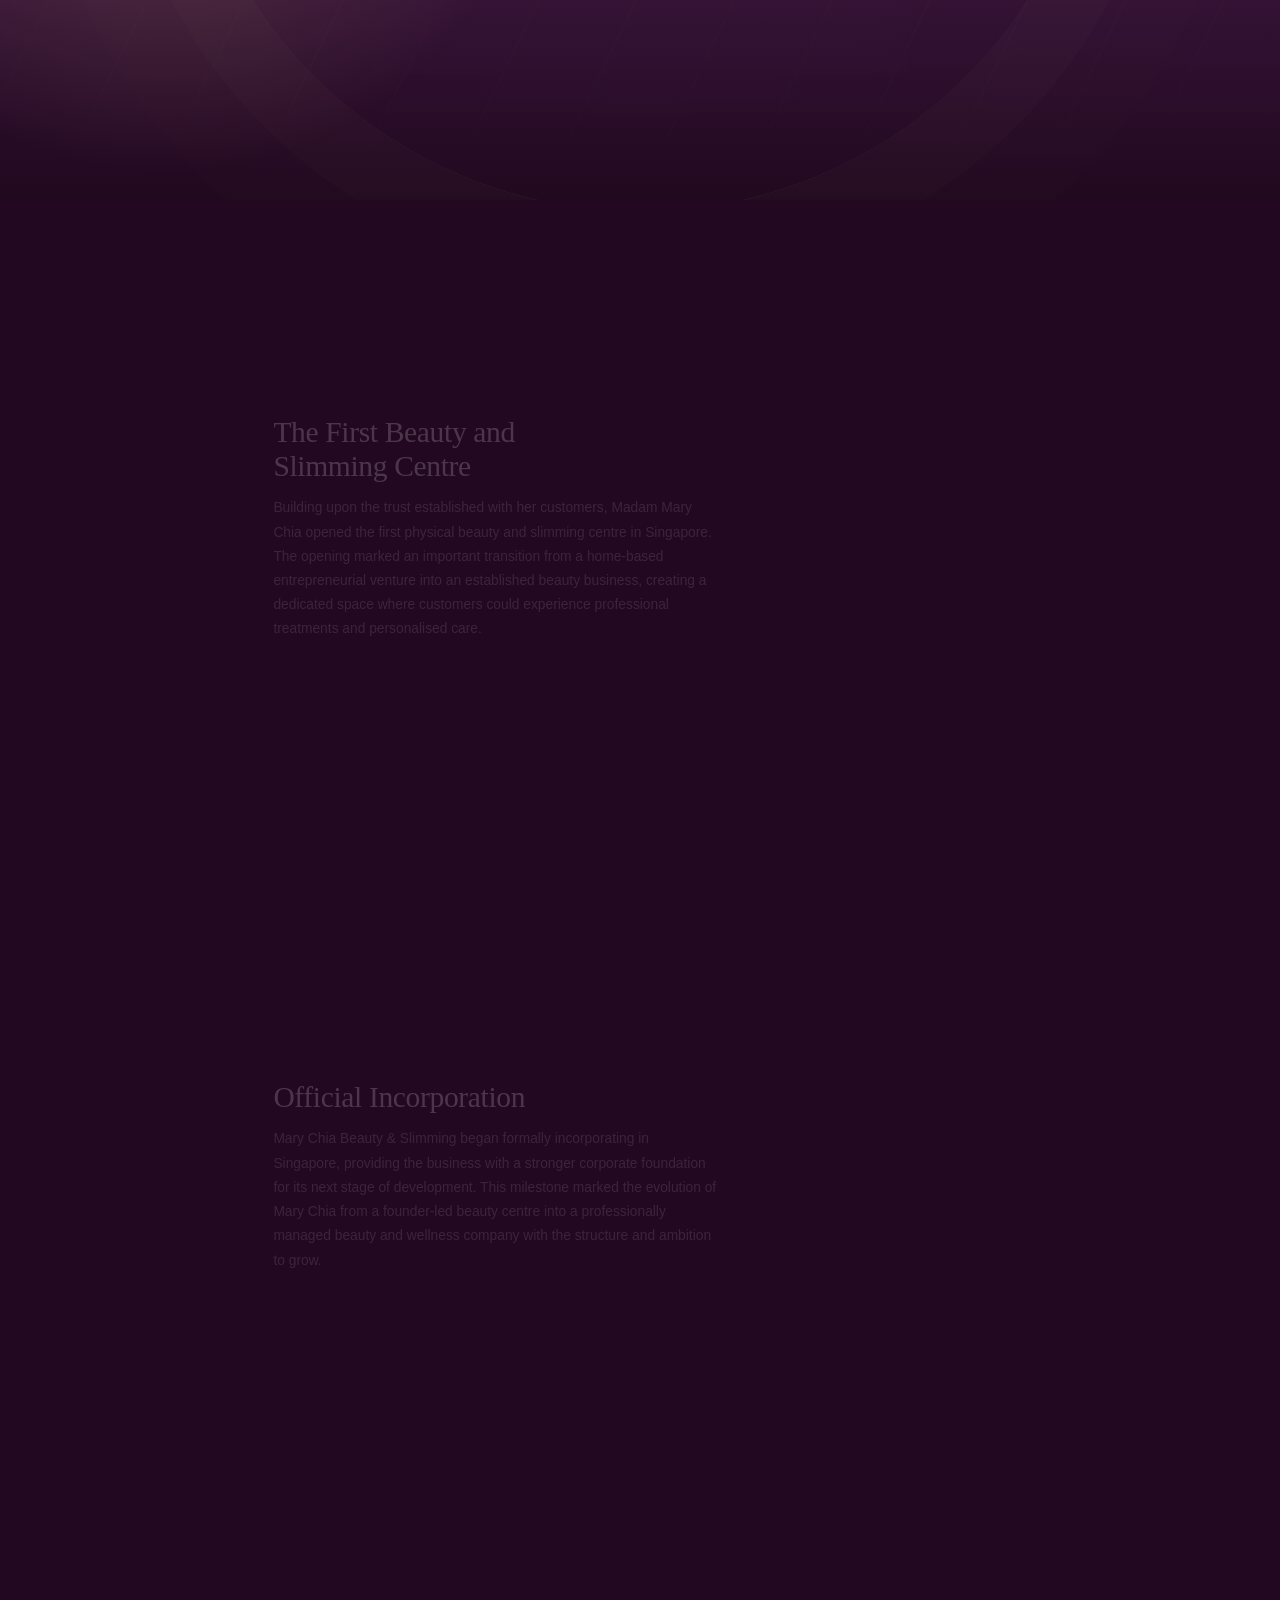
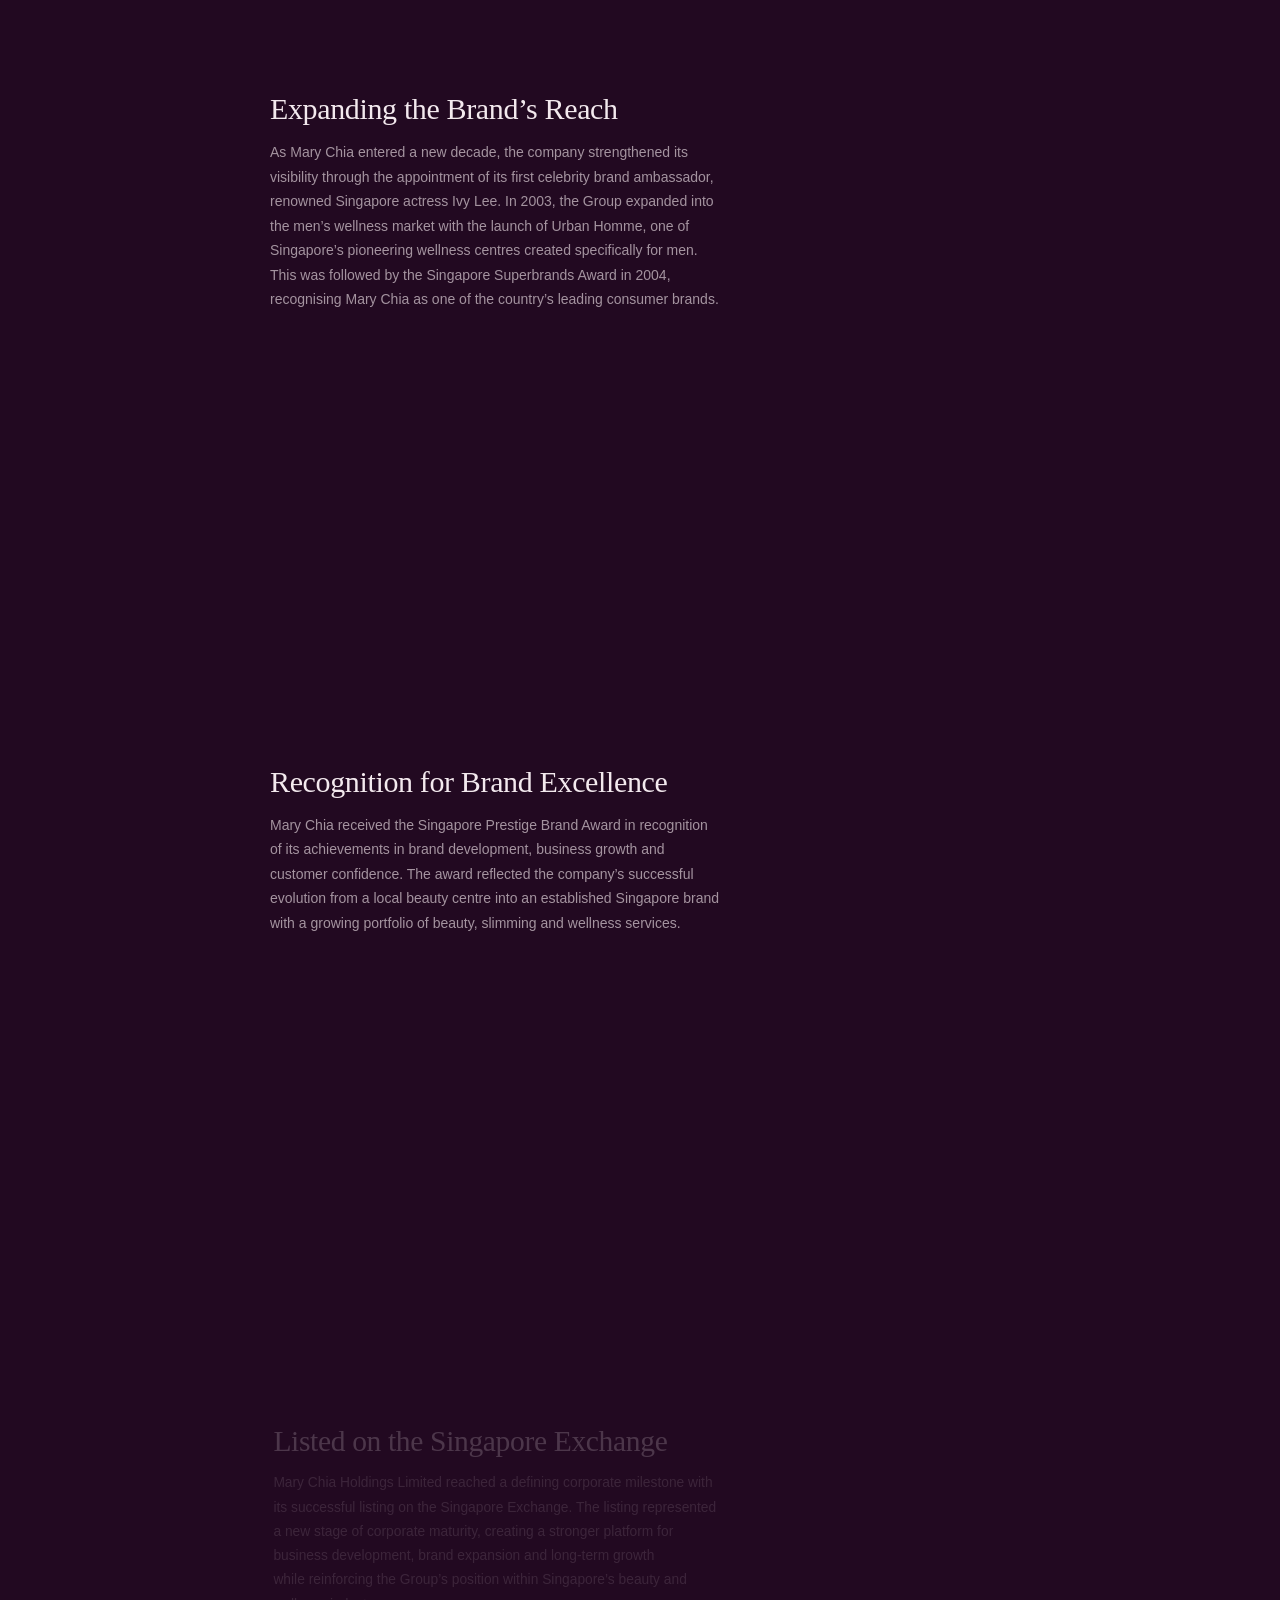
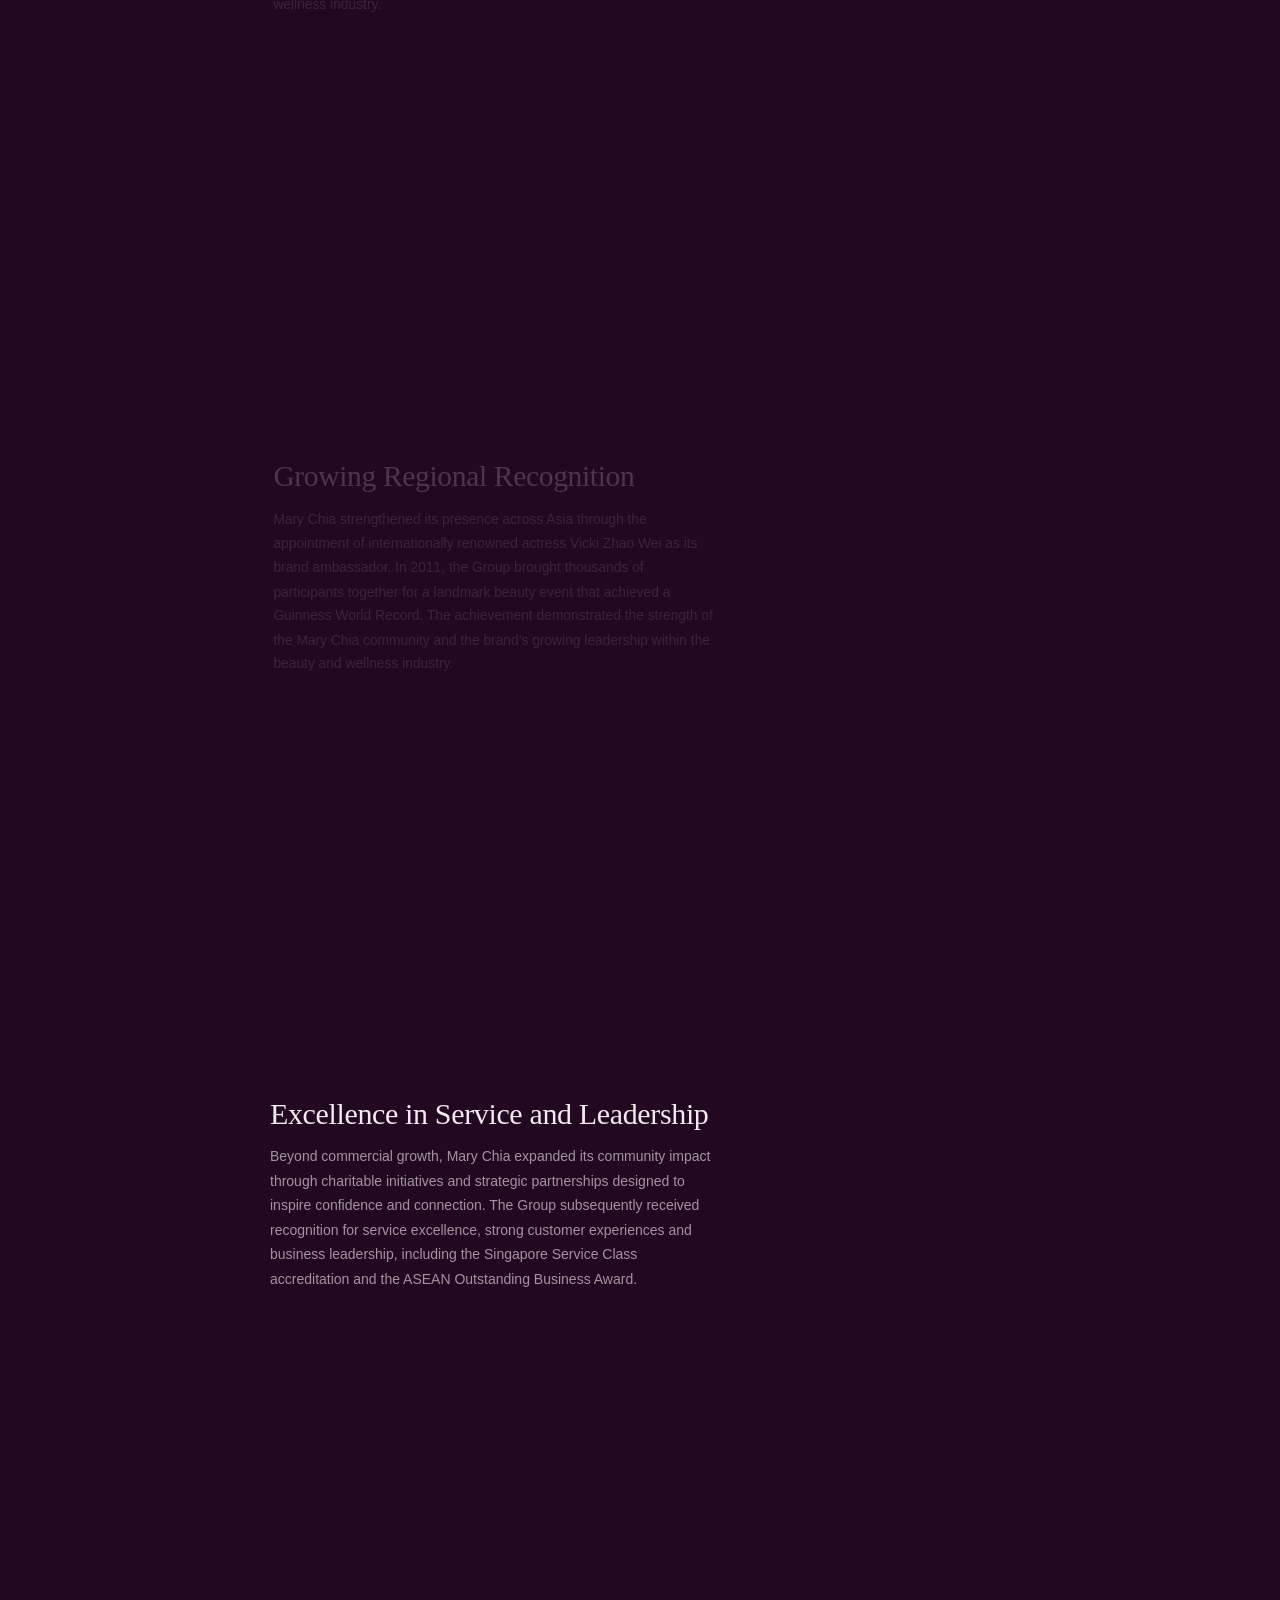
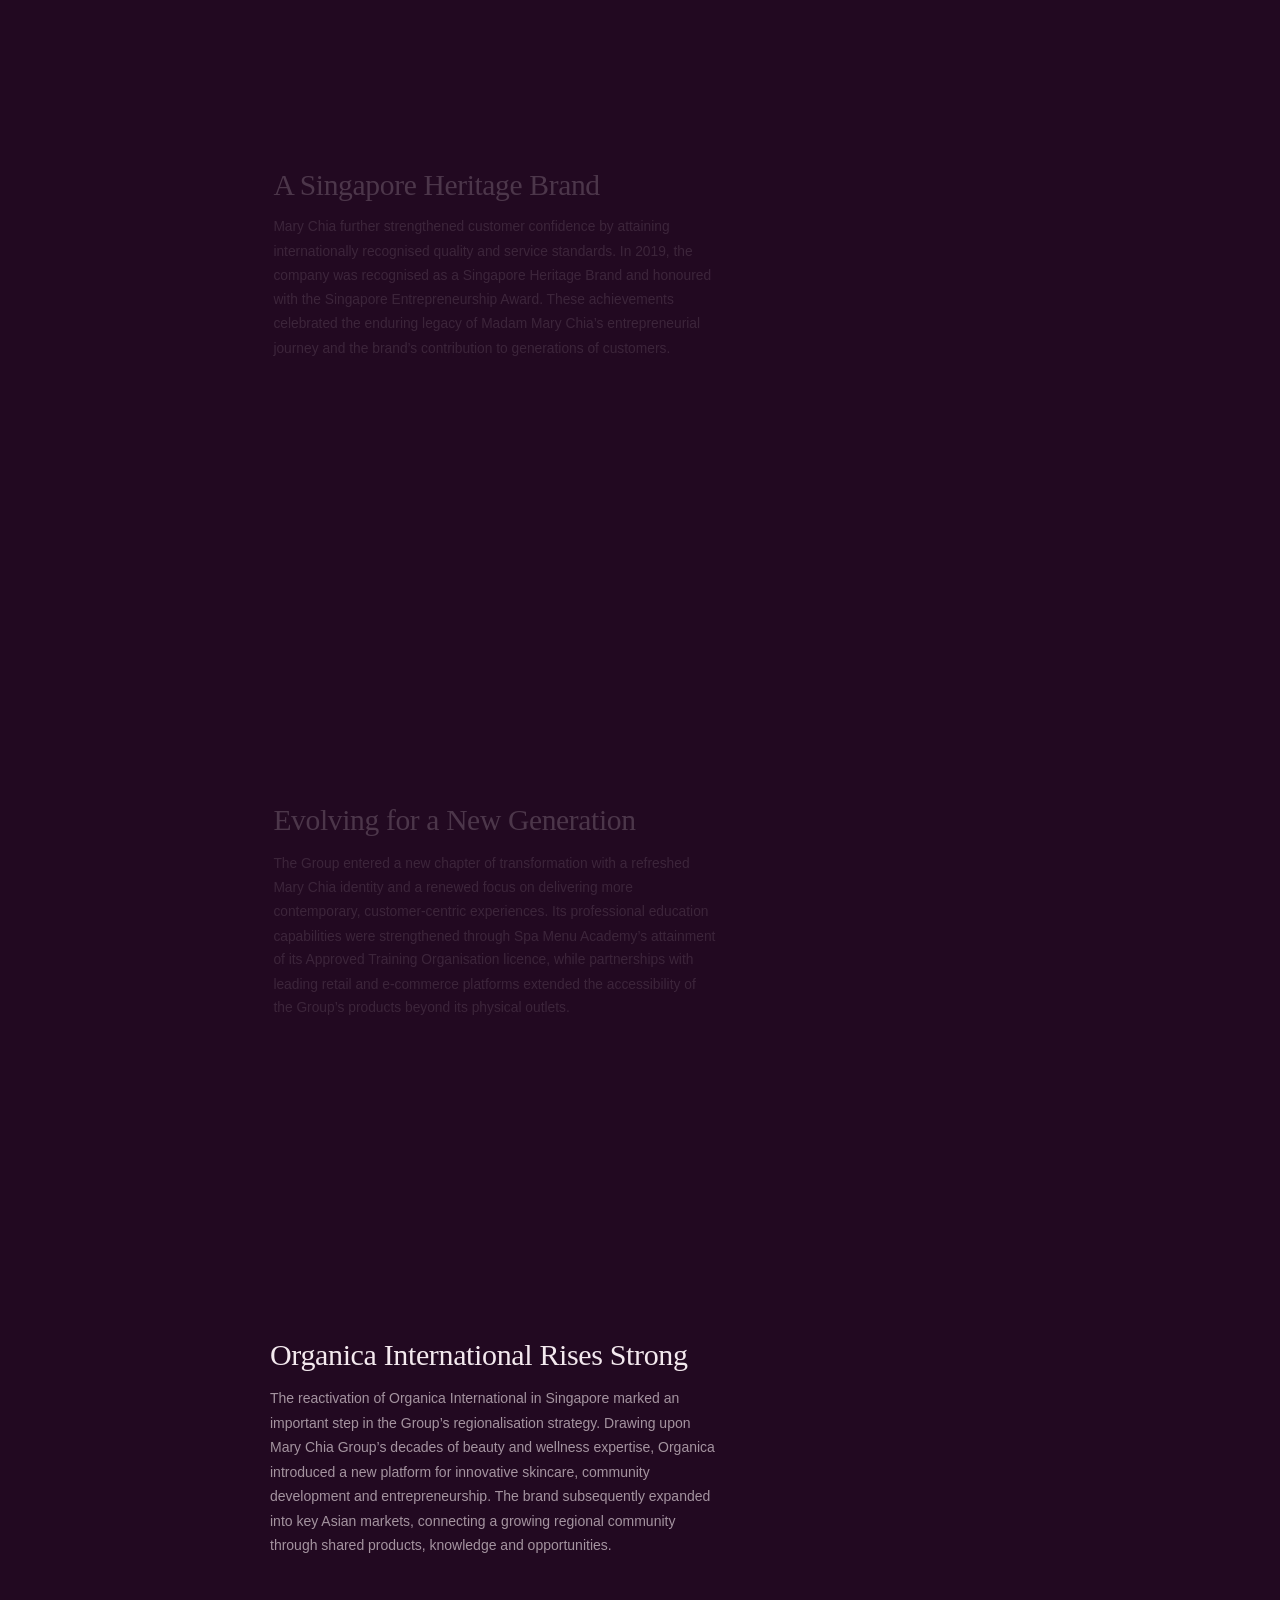
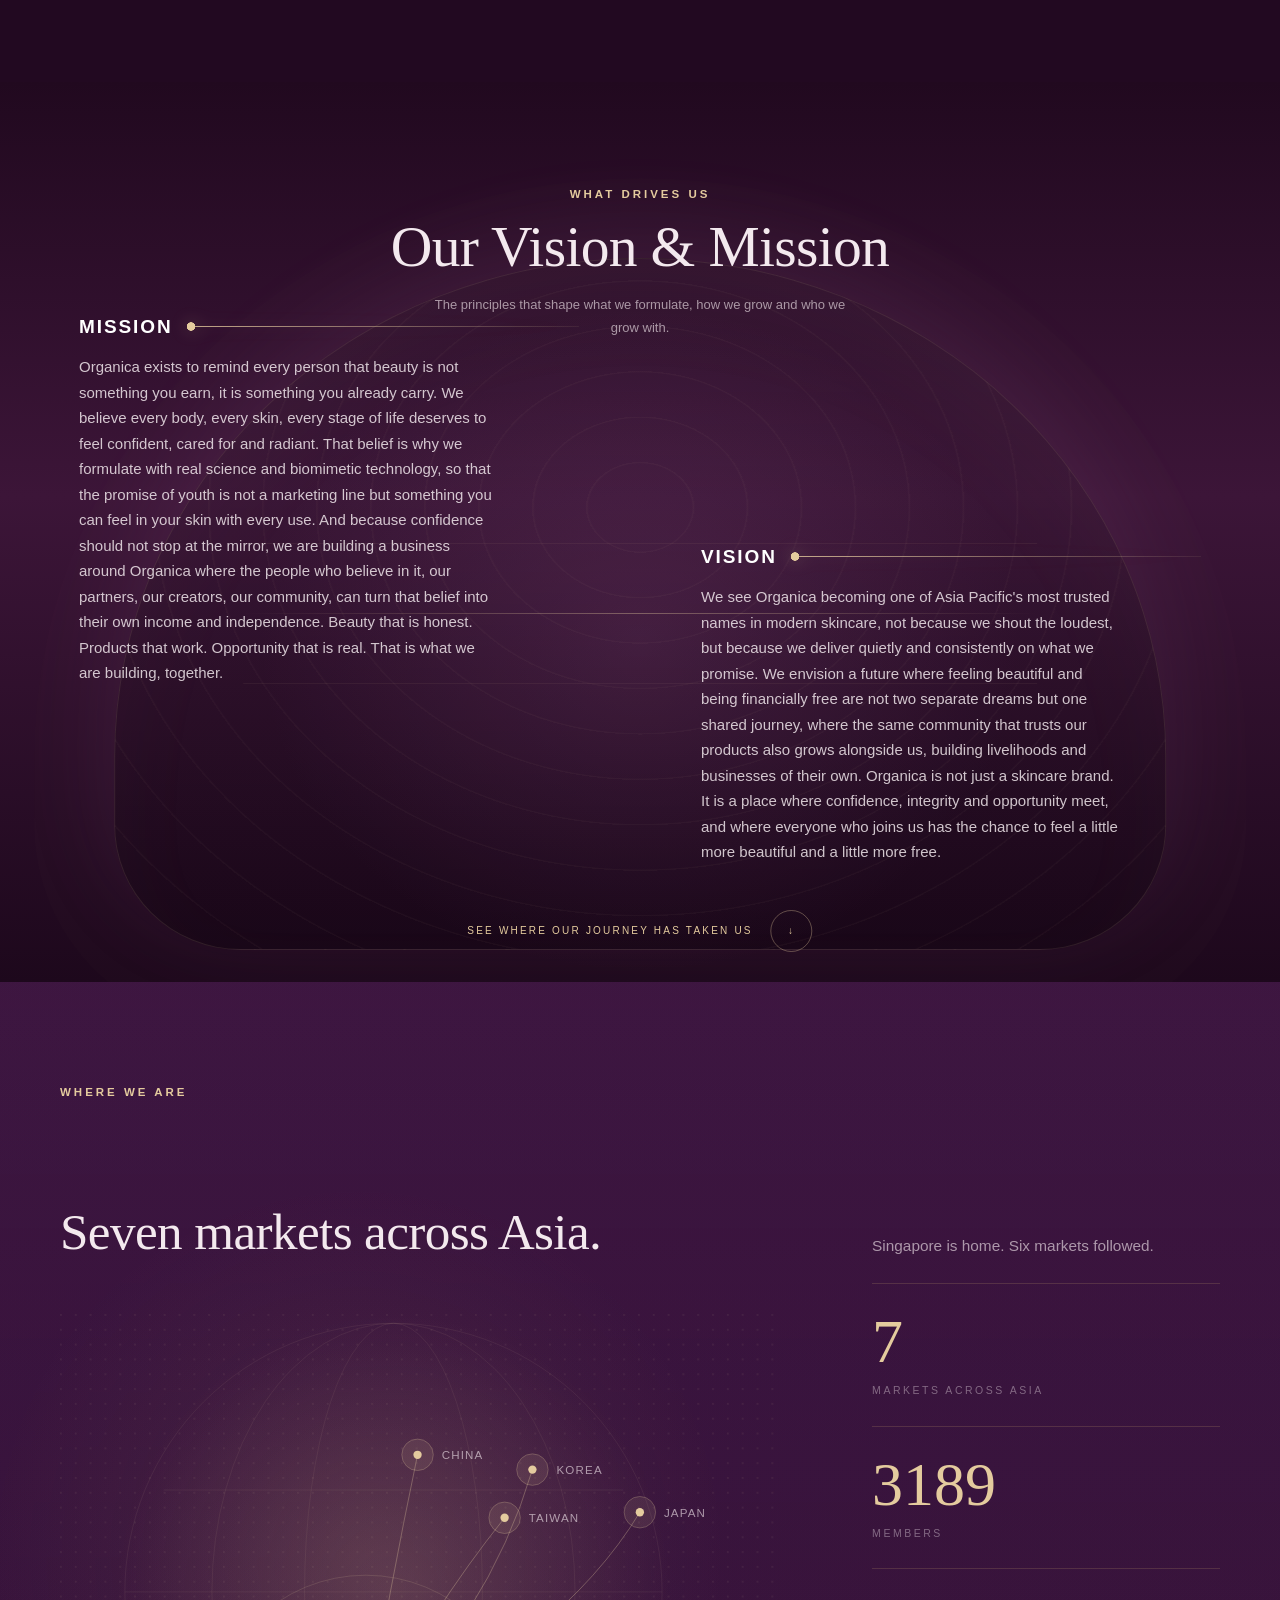
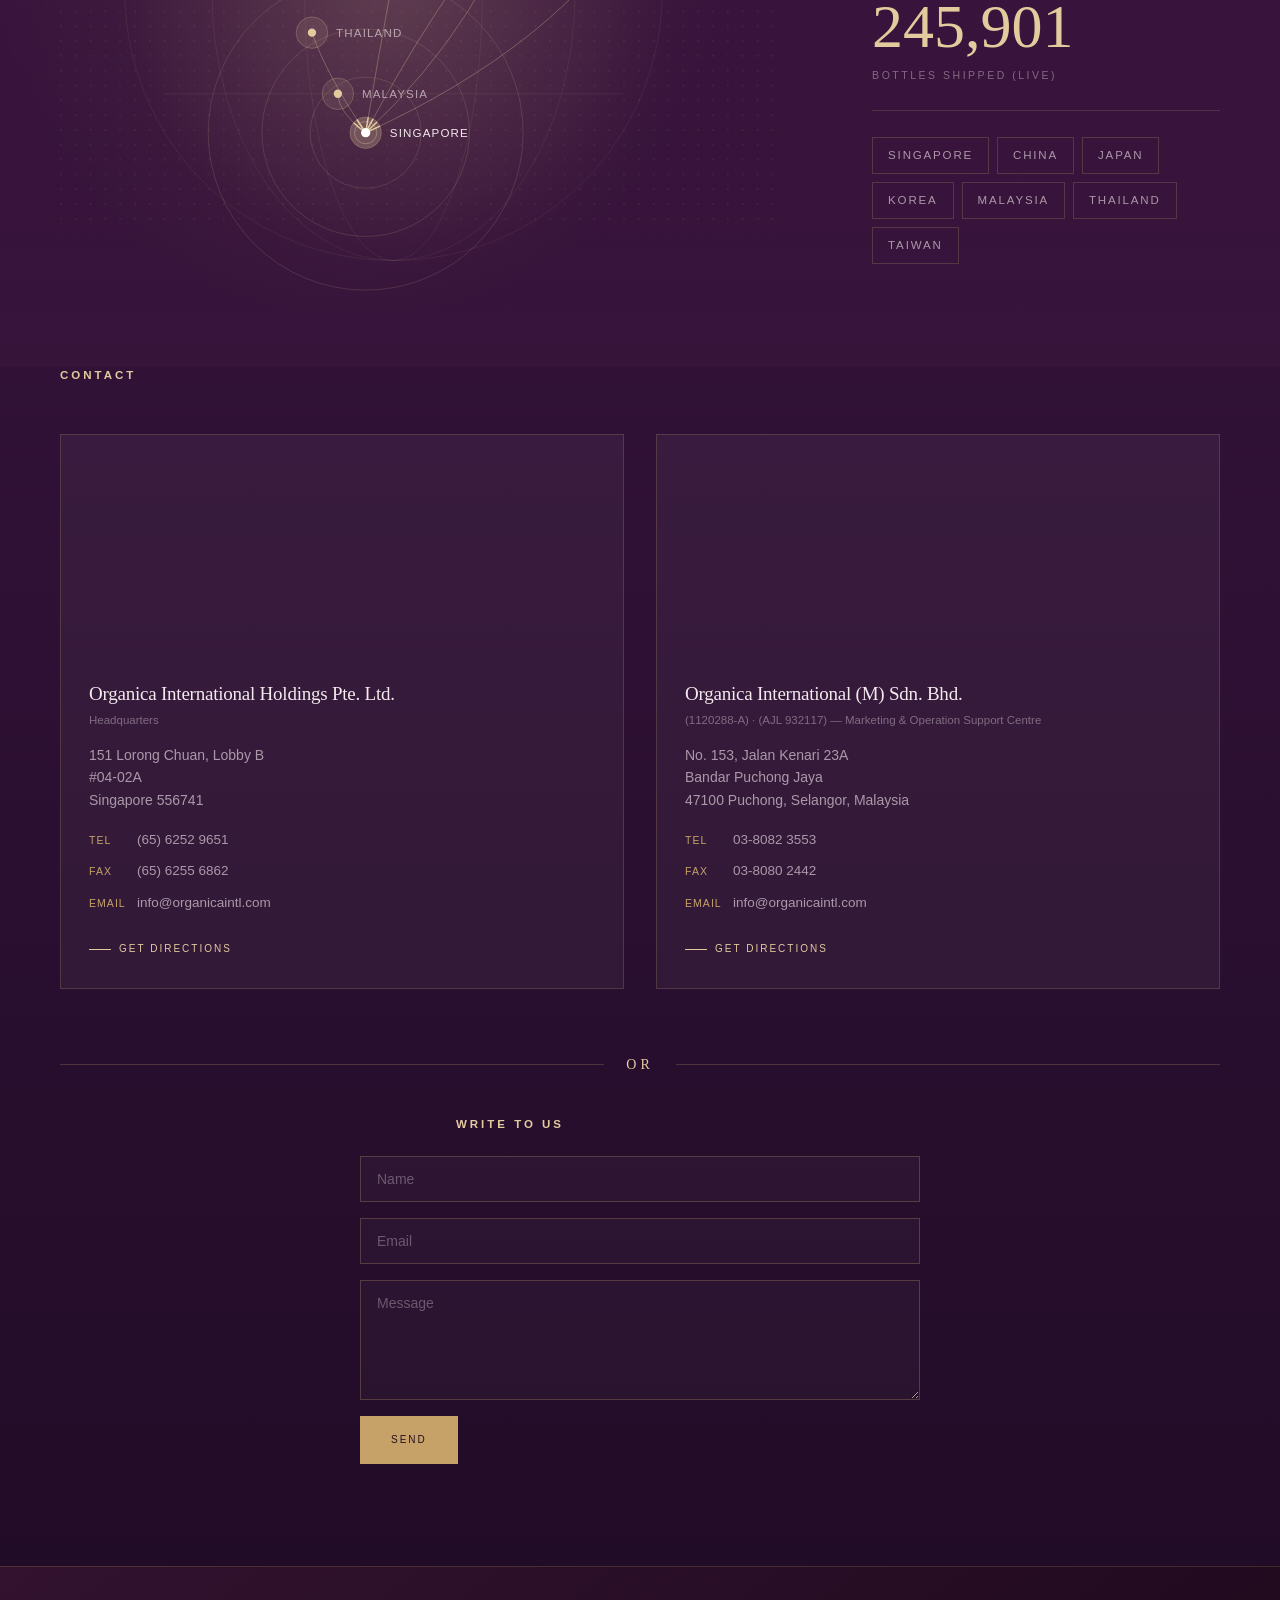
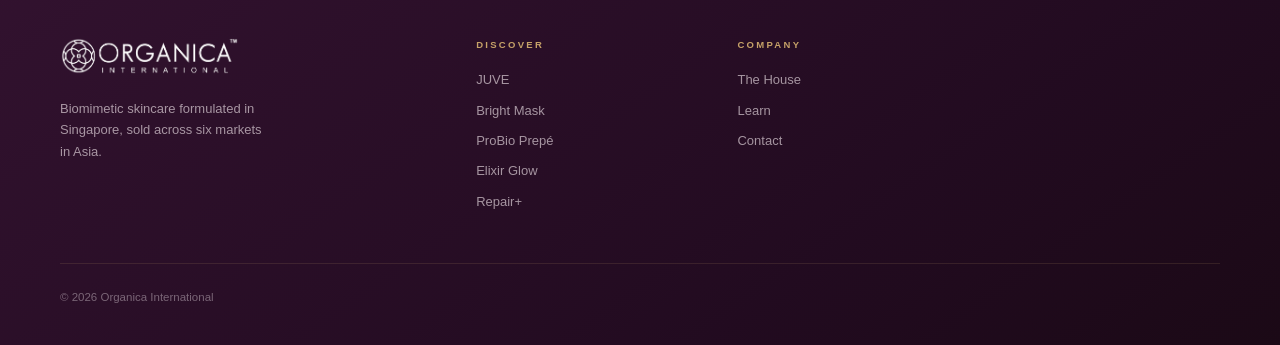
==== commit c3c56e0e: "Optimize image weight and fix header alignment across languages Image optimization (199MB -> 18MB, ~" ====
--- a/house.html
+++ b/house.html
@@ -4,7 +4,7 @@
 <meta charset="utf-8">
 <meta name="viewport" content="width=device-width, initial-scale=1">
 <title>The House — Organica International</title>
-<link rel="stylesheet" href="assets/css/style.css?v=45">
+<link rel="stylesheet" href="assets/css/style.css?v=49">
 </head>
 <body class="house-page">
 <header id="hdr">
@@ -407,6 +407,6 @@
   window.location.href = buildContactEmailLink(form);
 }
 </script>
-<script src="assets/js/app.js?v=28"></script>
+<script src="assets/js/app.js?v=31"></script>
 </body>
 </html>
--- a/assets/css/style.css
+++ b/assets/css/style.css
@@ -62,8 +62,9 @@
 .mark{font-family:var(--display);font-size:18px;letter-spacing:.24em;color:var(--txt);white-space:nowrap;margin-right:auto}
 .mark small{display:block;font-family:var(--body);font-size:7.5px;letter-spacing:.36em;color:var(--txt-fade);margin-top:3px}
 .mark img{display:block;height:38px;width:auto}
-.navright{display:flex;align-items:center;gap:34px}
-.navright a,.navright>button{font-size:11px;letter-spacing:.22em;text-transform:uppercase;color:var(--txt-dim);transition:color .25s;white-space:nowrap}
+.navright{display:flex;align-items:center;gap:34px;flex-shrink:0}
+.navright>.navlink{flex-shrink:0}
+.navright a,.navright>button{font-size:13.5px;letter-spacing:.18em;text-transform:uppercase;color:var(--txt-dim);transition:color .25s;white-space:nowrap;flex-shrink:0}
 .navright a:hover,.navright>button:hover{color:var(--txt)}
 .navsep{width:1px;height:16px;background:rgba(198,162,104,.28)}
 .cart{display:flex;align-items:center;gap:8px}
@@ -369,6 +370,14 @@
 .arow{display:flex;justify-content:space-between;padding:14px 0;border-bottom:1px solid rgba(198,162,104,.16);font-size:13.5px}
 .arow span{color:var(--txt-fade)}
 .hidden{display:none!important}
+
+/* Content-aware nav fallback: JS (fitNav in app.js) adds this class whenever the
+   translated nav labels don't actually fit next to the logo, independent of
+   viewport width, so longer languages don't get cramped before the 1040px
+   breakpoint below would otherwise kick in. */
+html.nav-tight .navright a{display:none}
+html.nav-tight .navright{gap:20px}
+html.nav-tight .burger{display:flex}
 
 /* ================== RESPONSIVE ================== */
 @media(max-width:1040px){
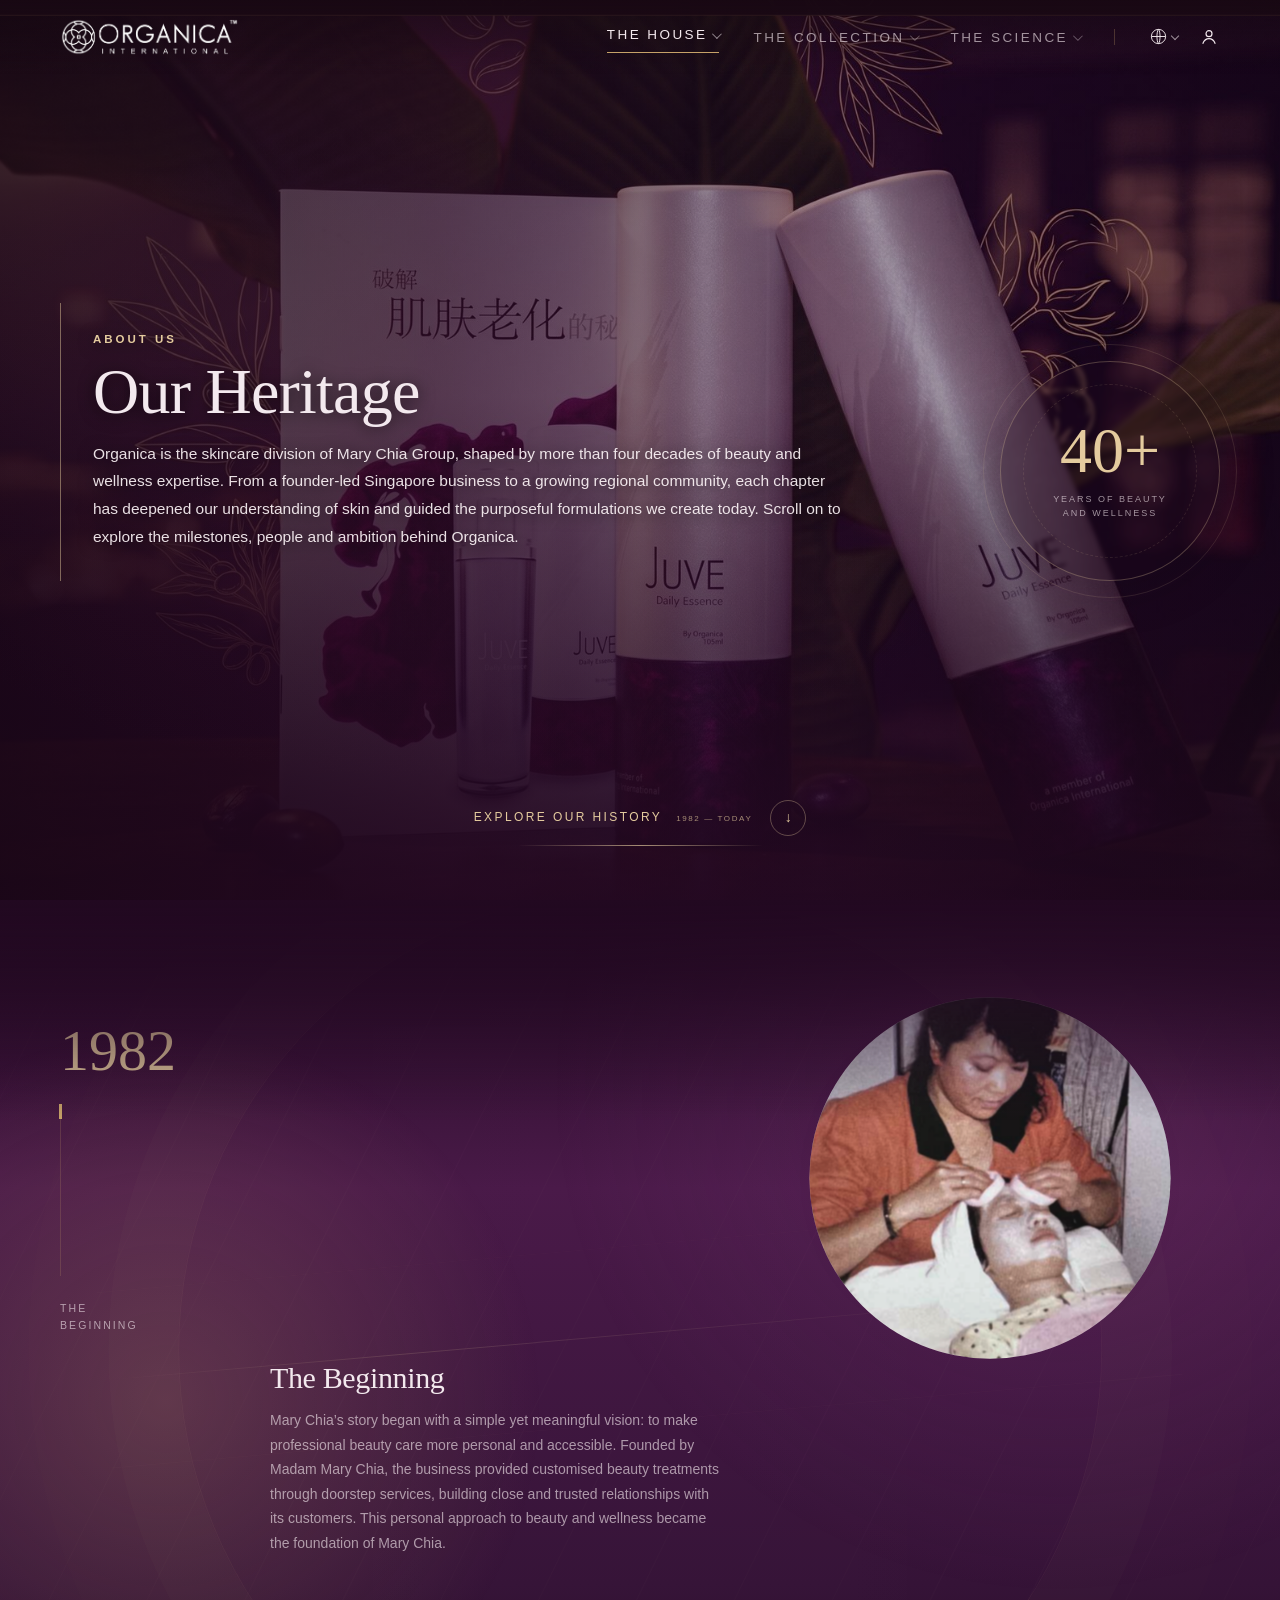
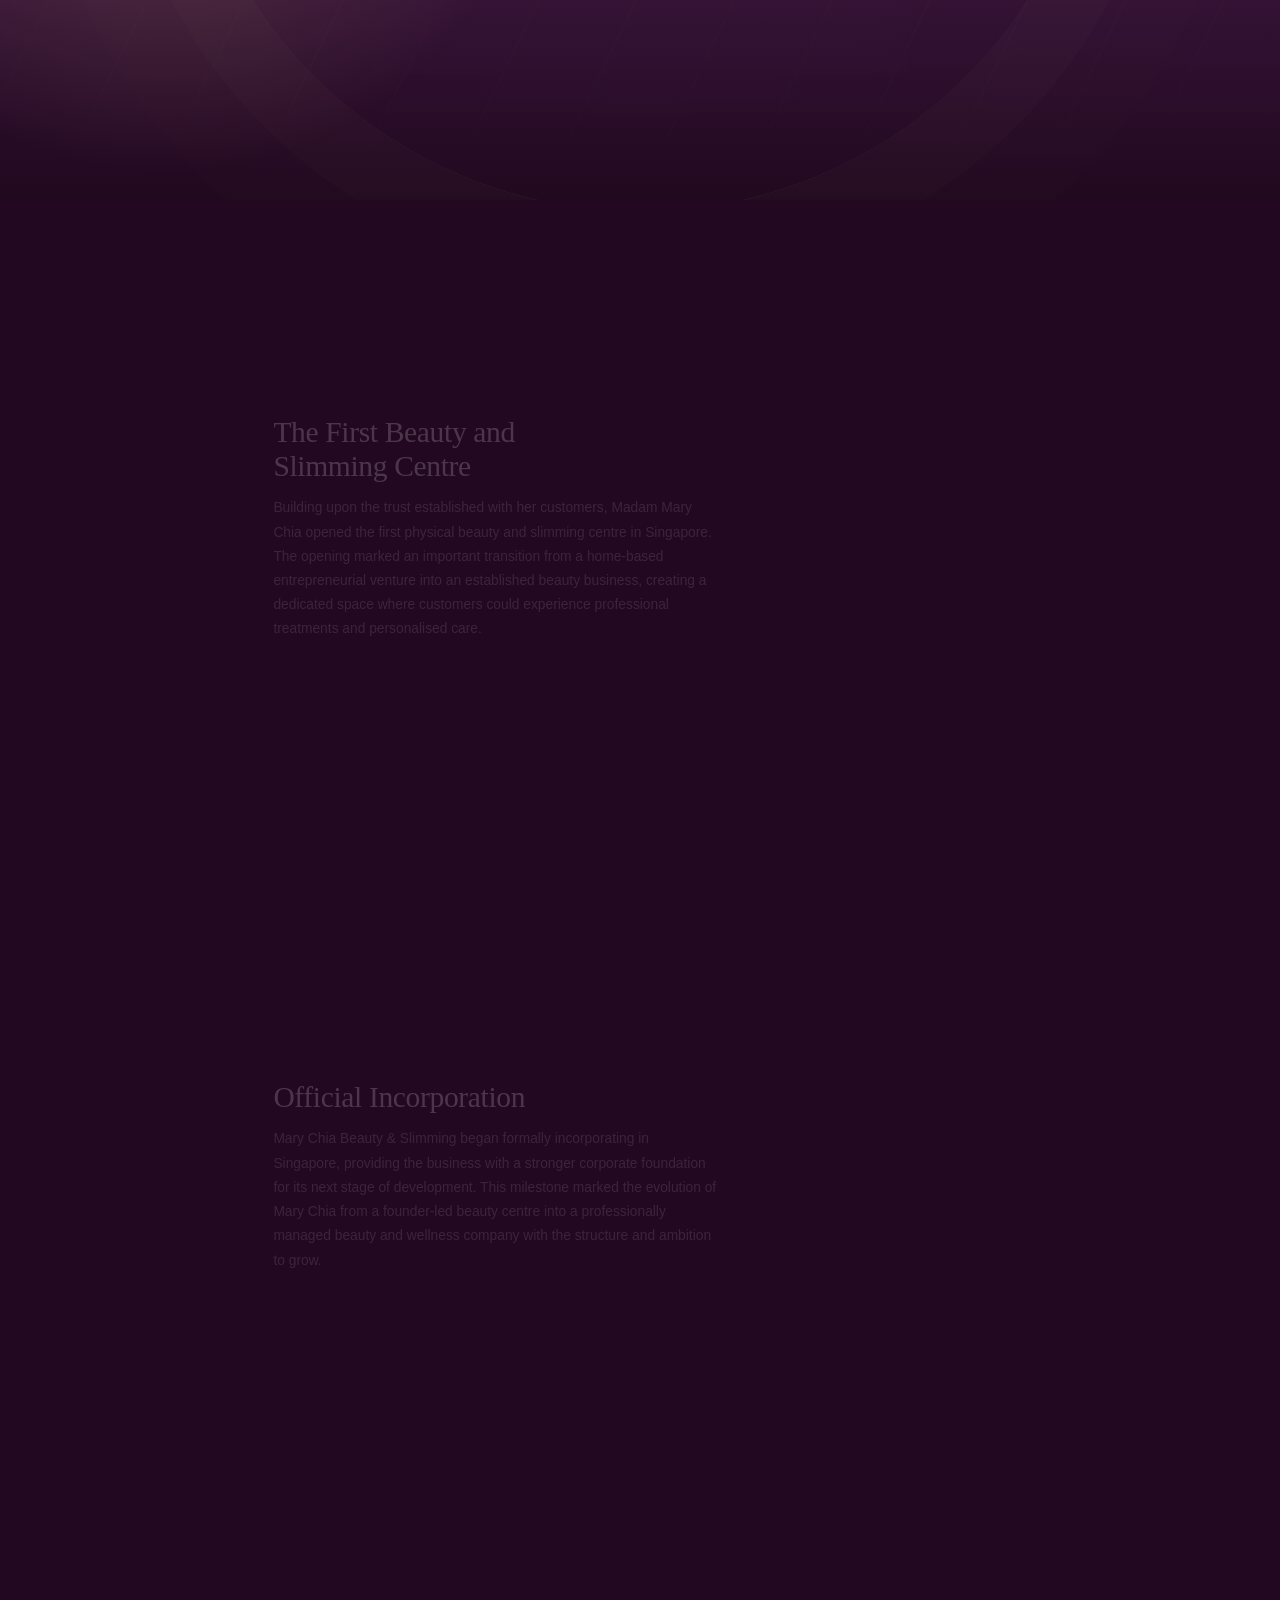
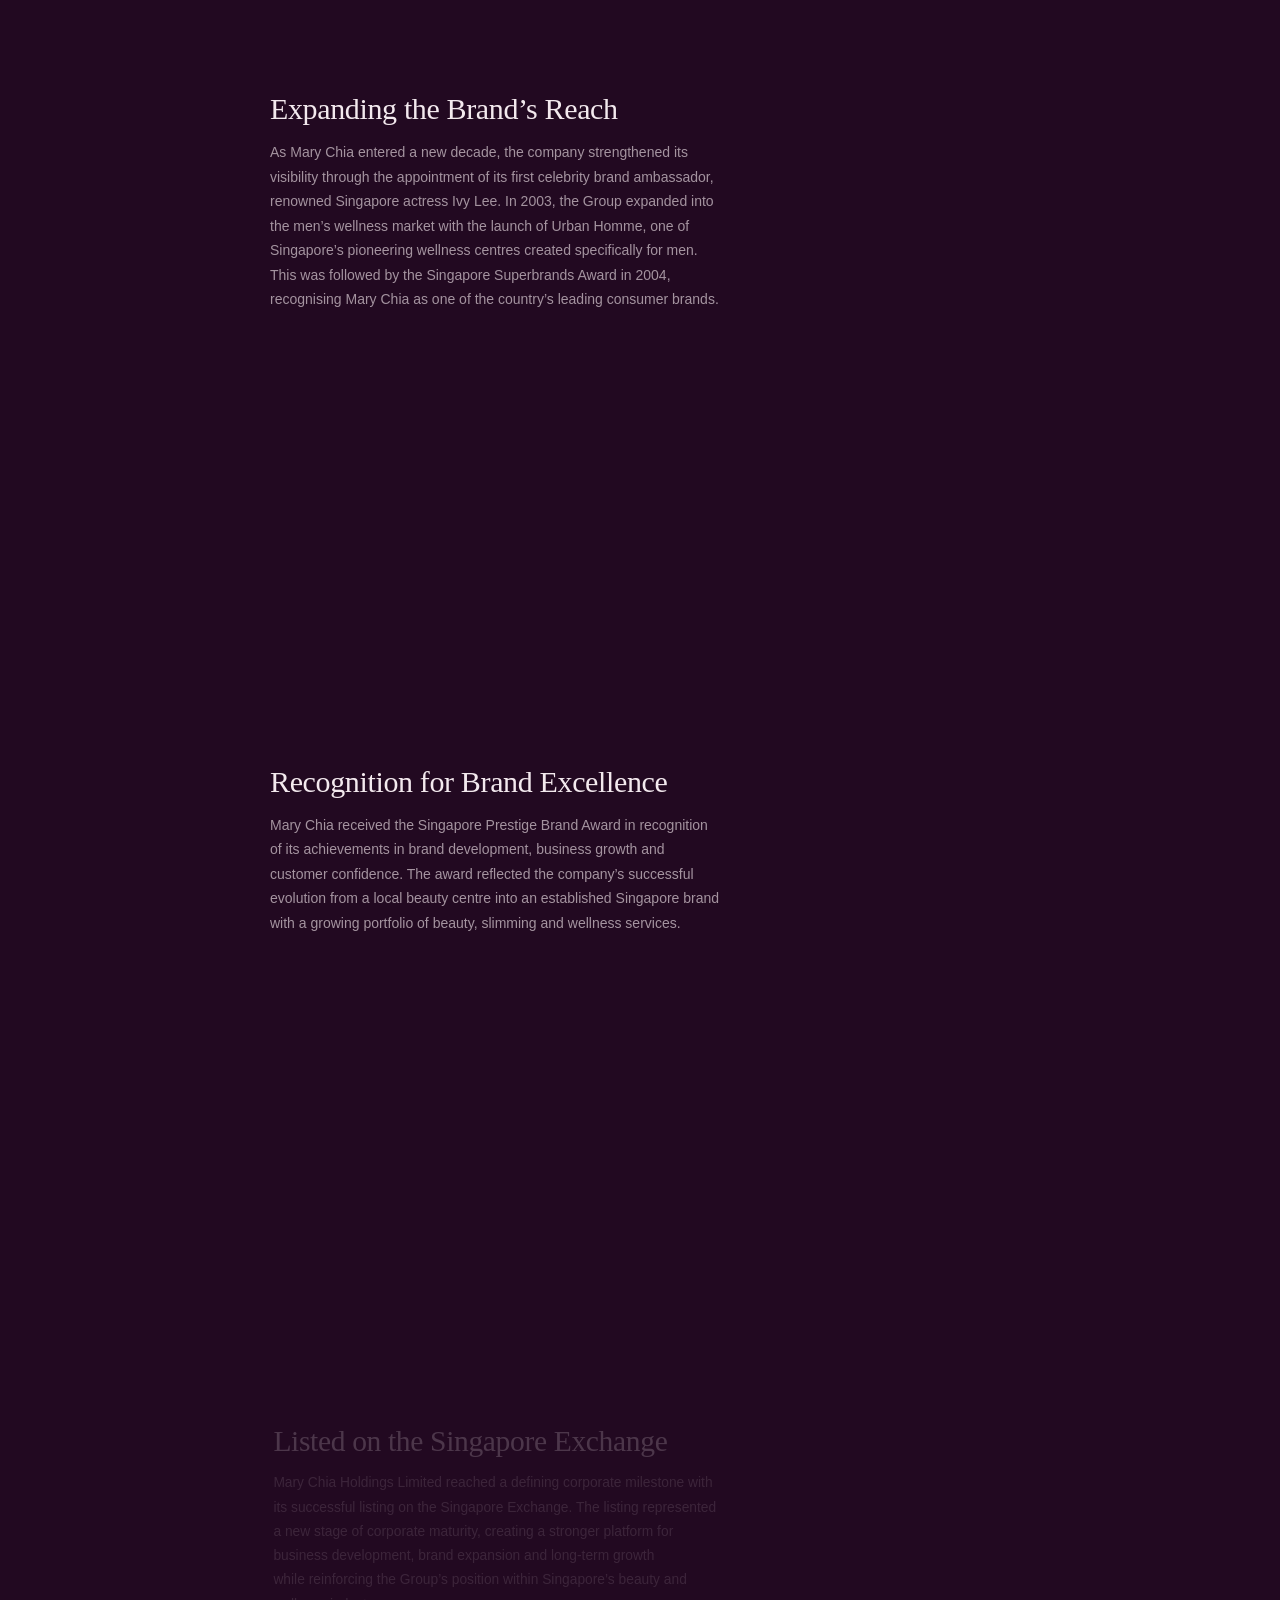
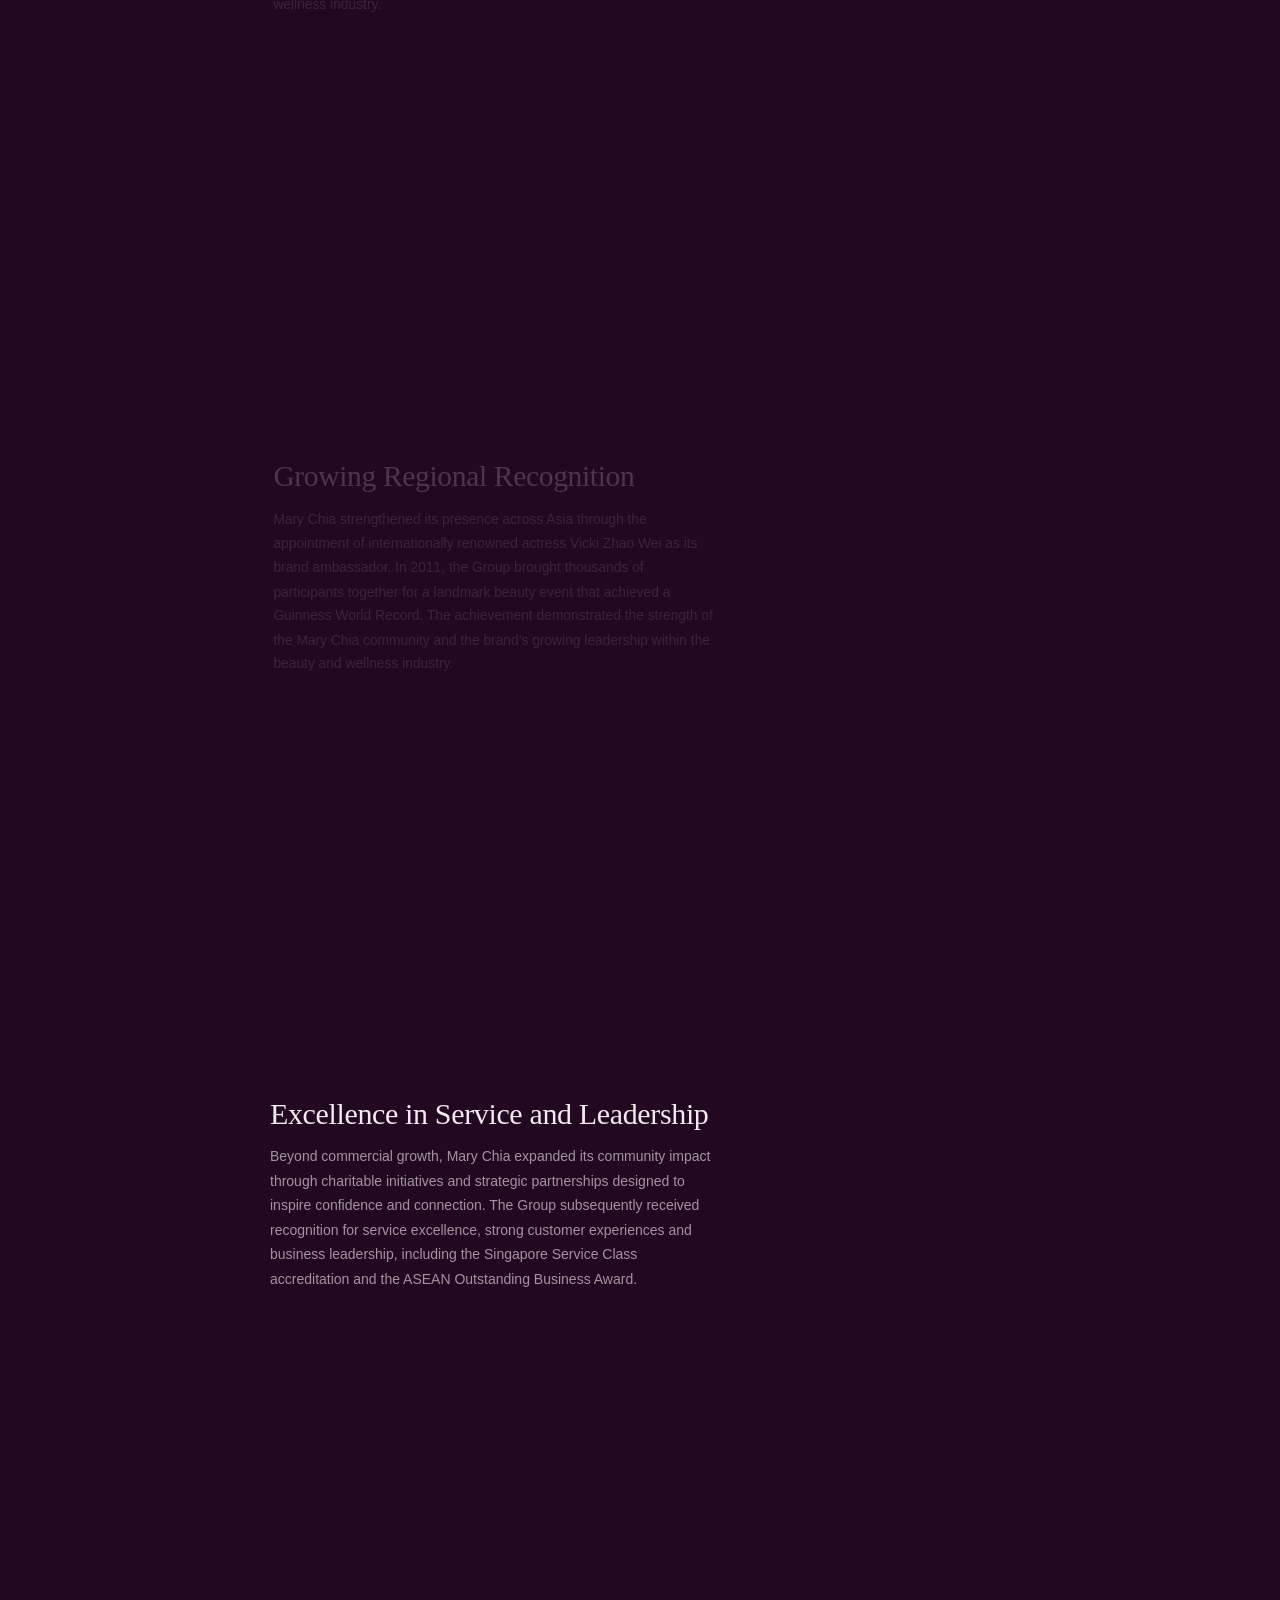
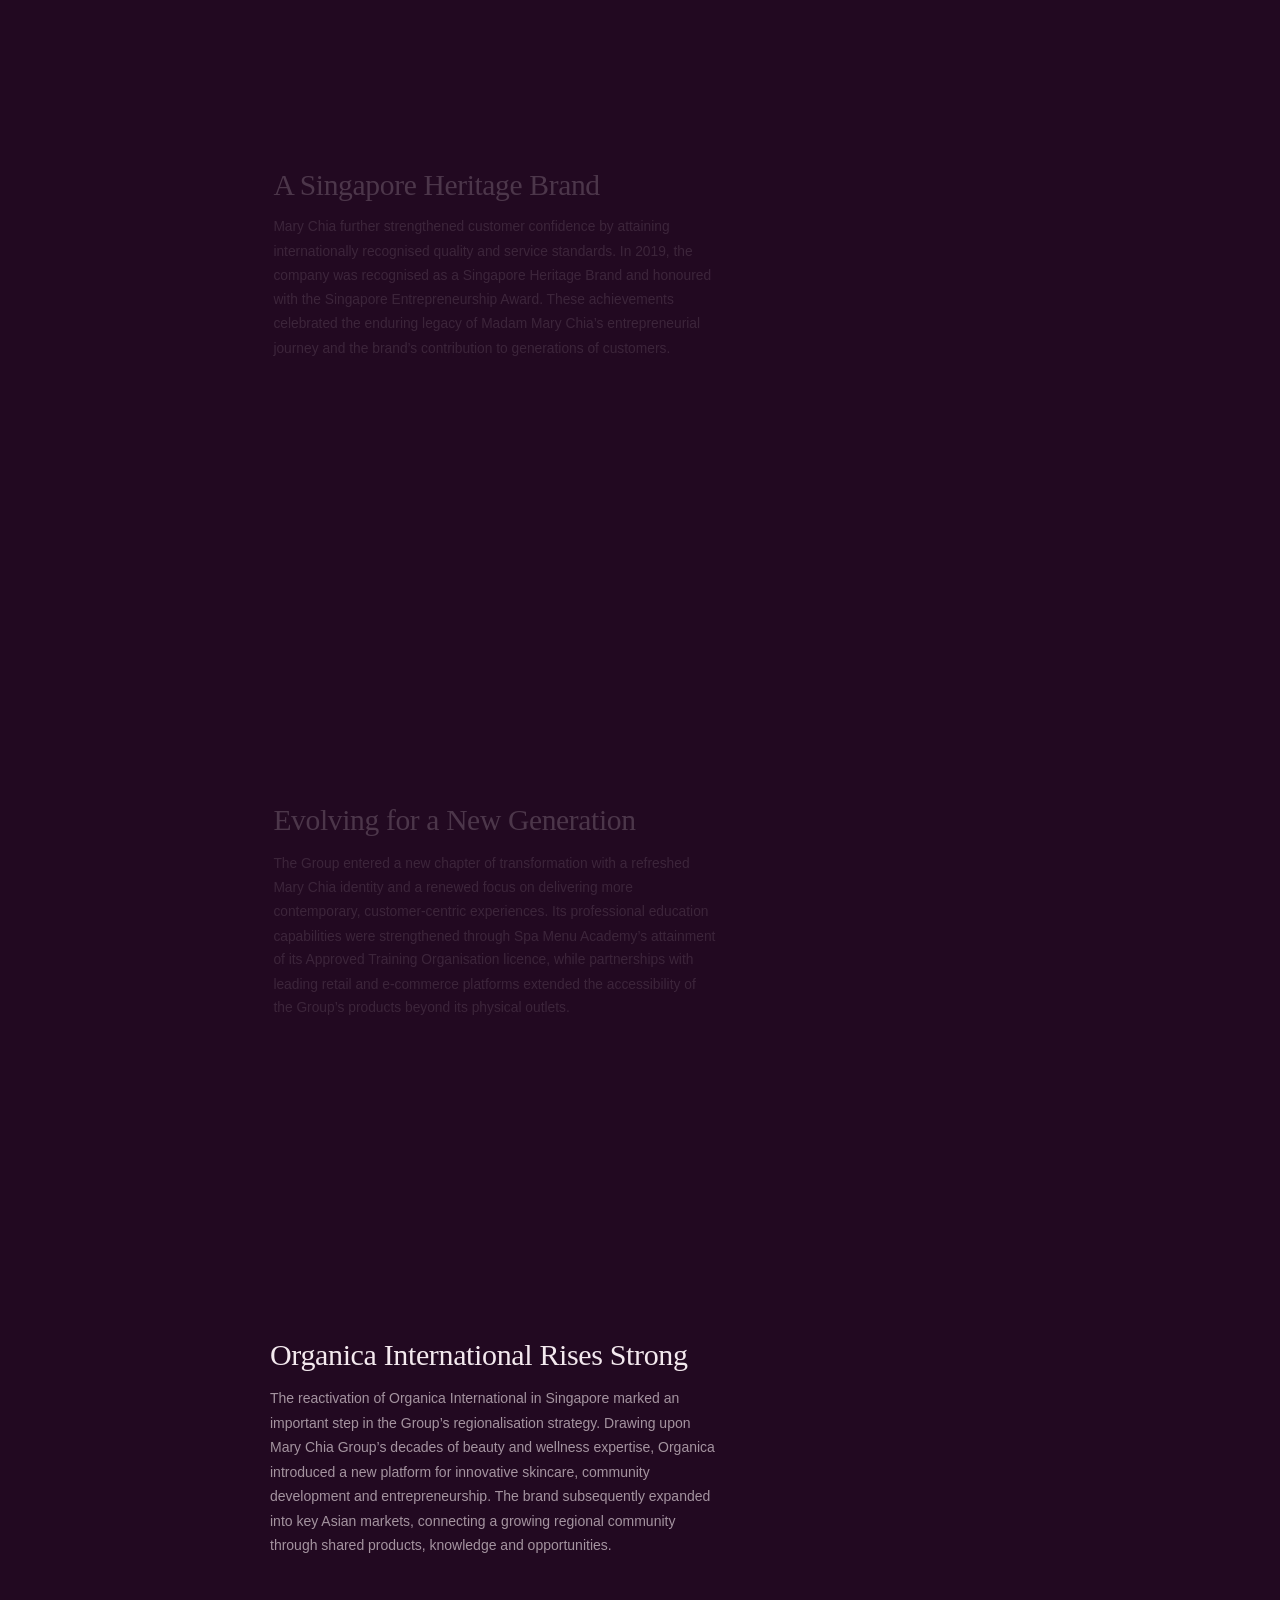
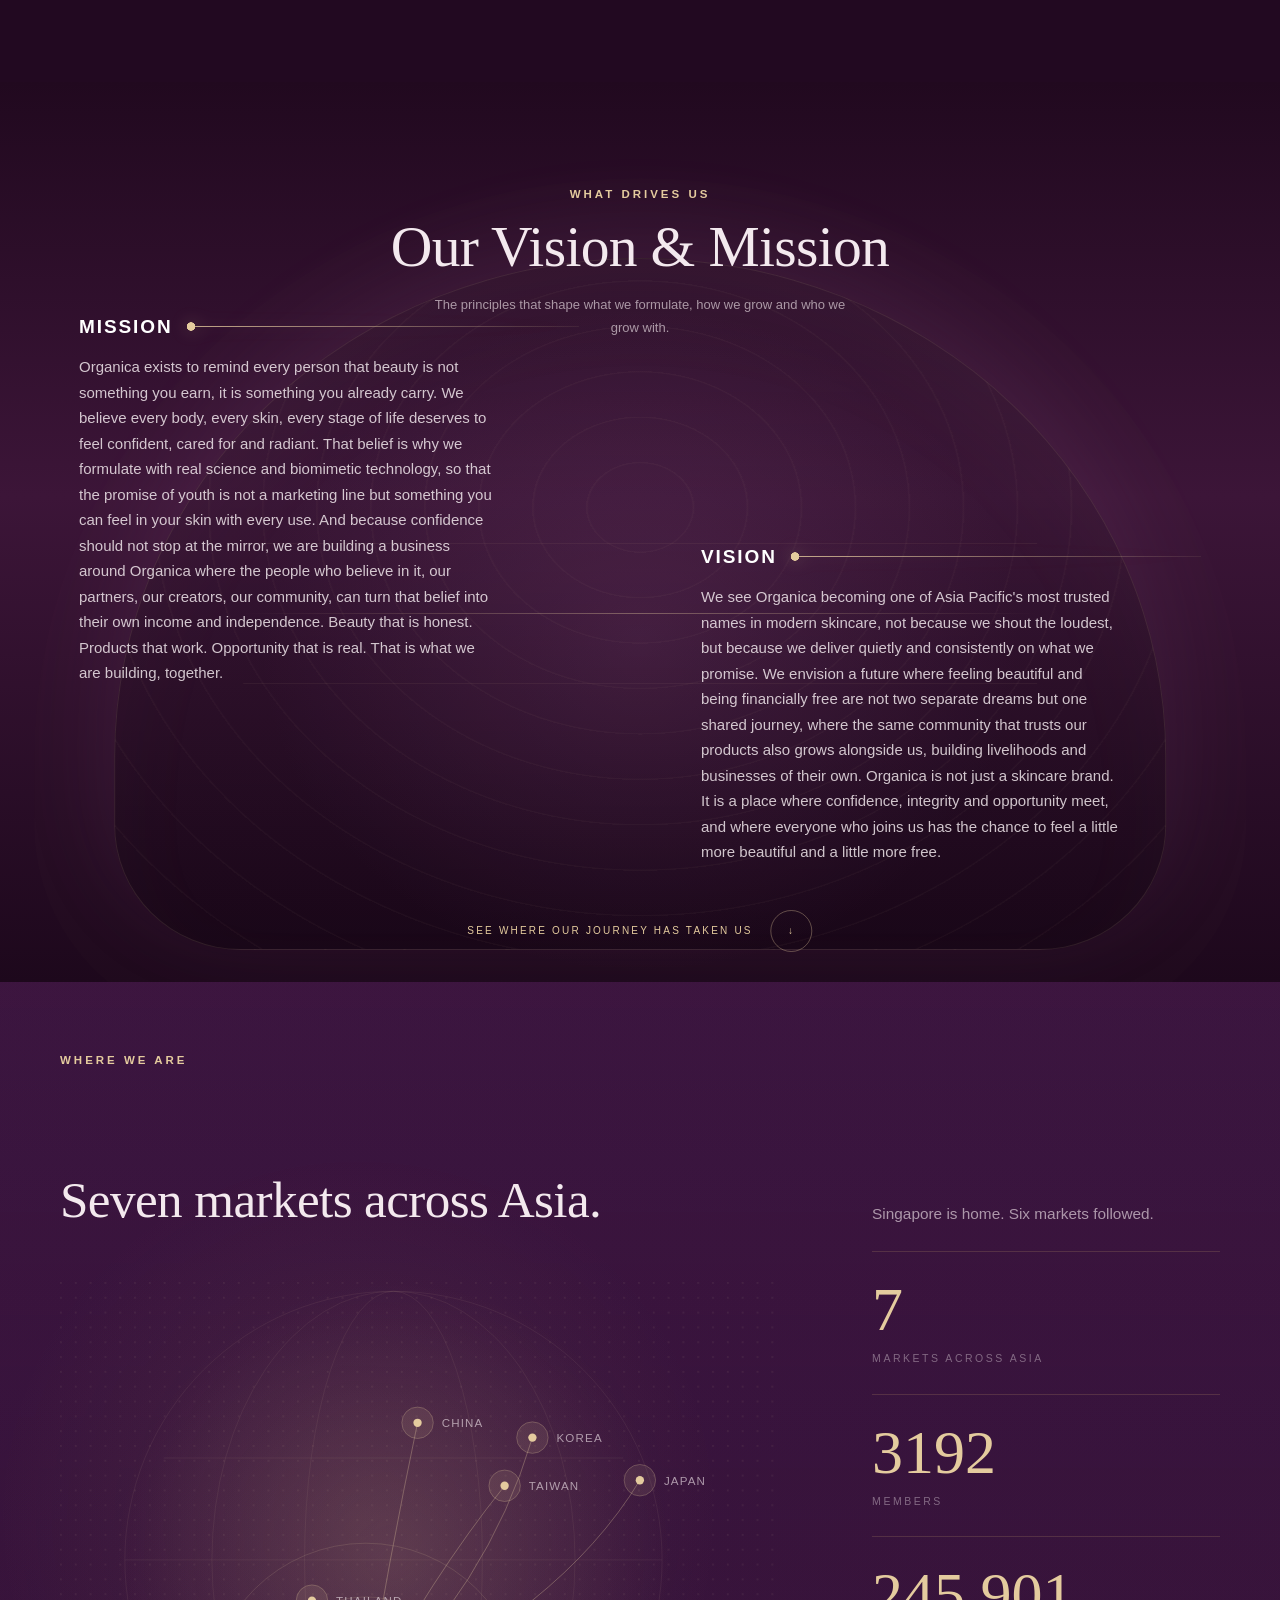
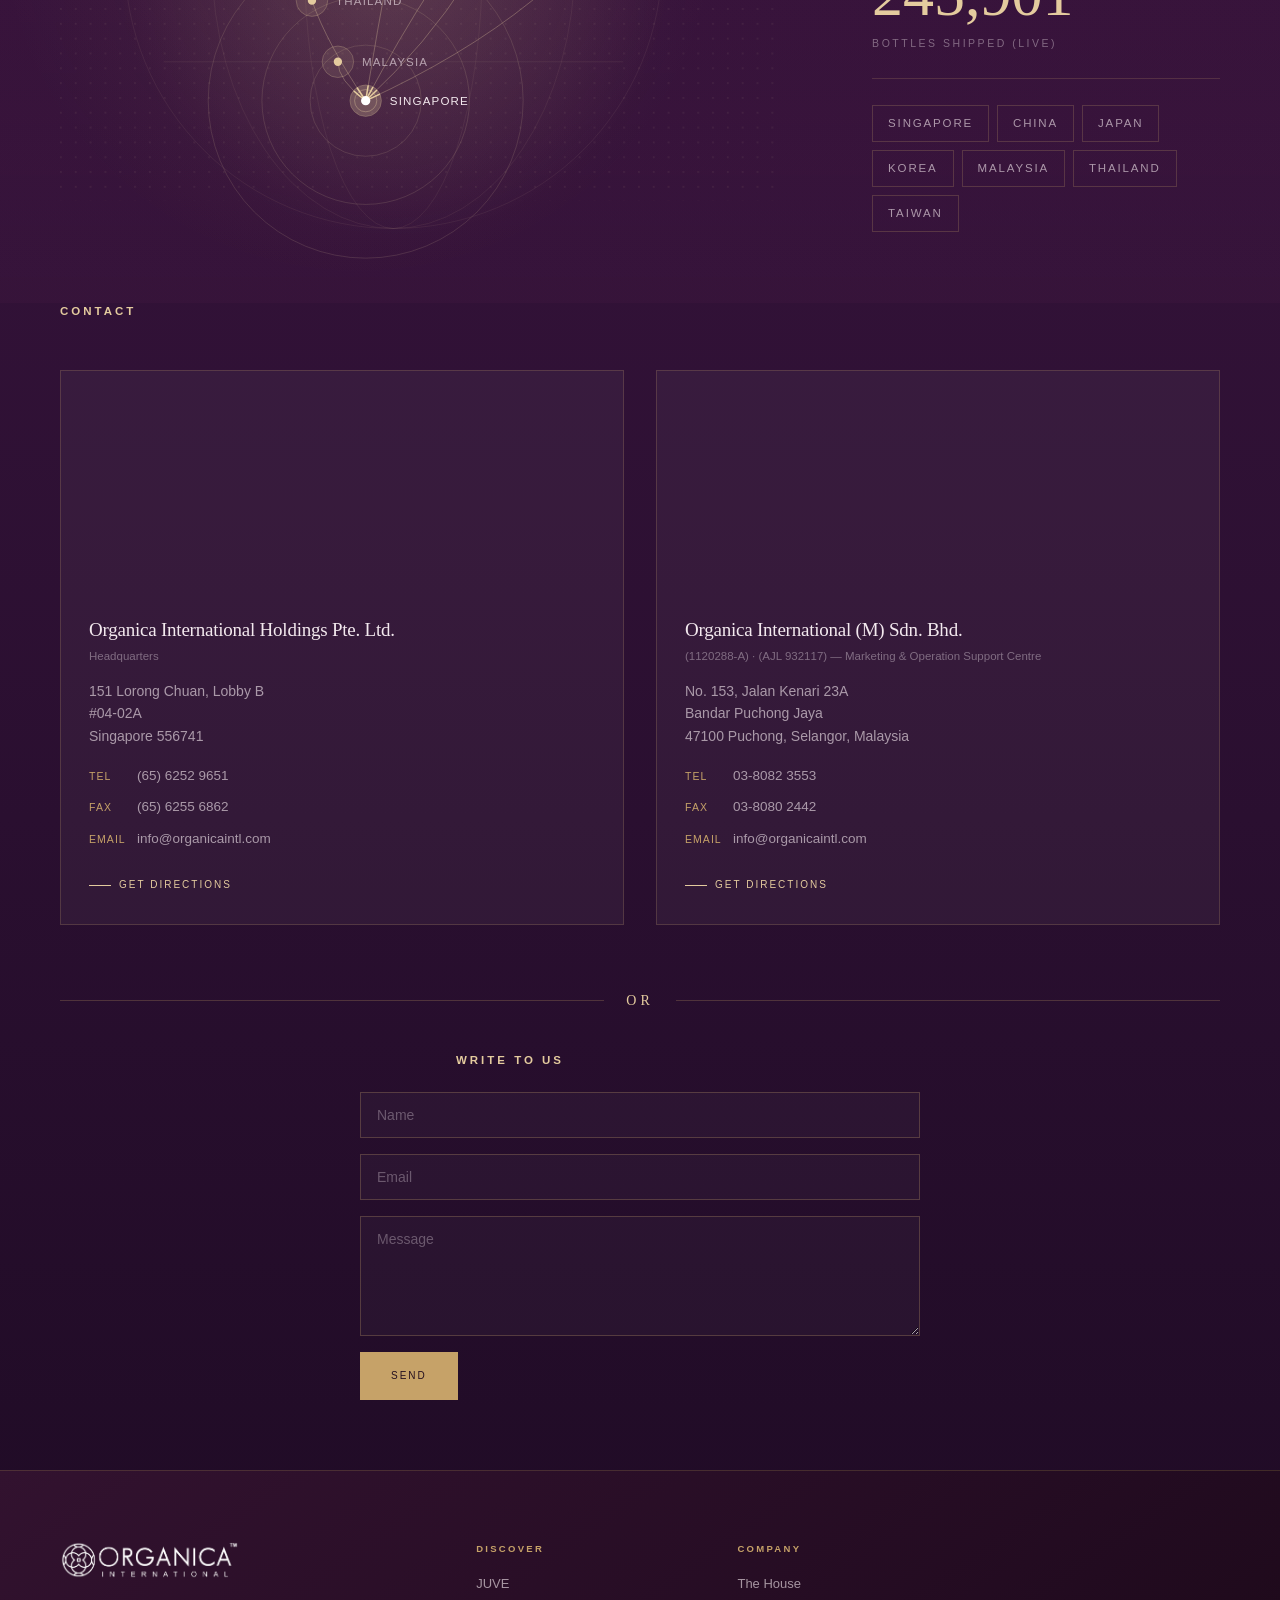
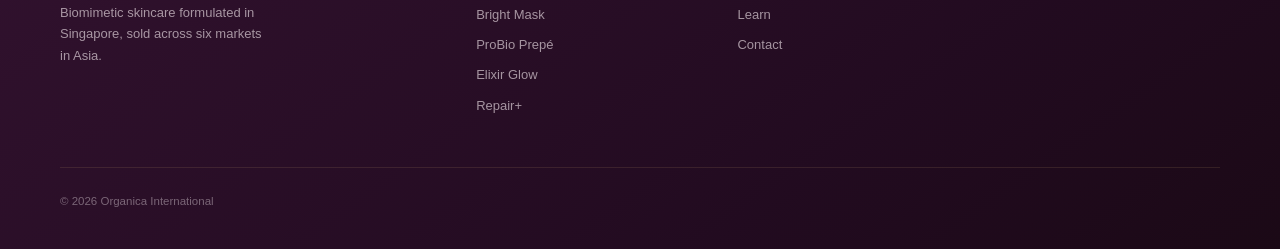
==== commit 000861d3: "Fix header overlap bug, enlarge Collection product images, tighten section whitespace - Fixed a bug " ====
--- a/house.html
+++ b/house.html
@@ -4,7 +4,7 @@
 <meta charset="utf-8">
 <meta name="viewport" content="width=device-width, initial-scale=1">
 <title>The House — Organica International</title>
-<link rel="stylesheet" href="assets/css/style.css?v=49">
+<link rel="stylesheet" href="assets/css/style.css?v=51">
 </head>
 <body class="house-page">
 <header id="hdr">
@@ -407,6 +407,6 @@
   window.location.href = buildContactEmailLink(form);
 }
 </script>
-<script src="assets/js/app.js?v=31"></script>
+<script src="assets/js/app.js?v=32"></script>
 </body>
 </html>
--- a/assets/css/style.css
+++ b/assets/css/style.css
@@ -607,8 +607,8 @@
 .visual-prepe{
   left:50%;
   bottom:17.5%;
-  width:min(720px,52vw);
-  height:min(720px,68vh);
+  width:min(880px,58vw);
+  height:min(880px,74vh);
 }
 .collection-product-visual img{
   object-position:50% 100%;
@@ -1122,7 +1122,7 @@
 .pdp-cta{display:flex;gap:12px;flex-wrap:wrap;margin-bottom:34px}
 .pdp-cta .btn{flex:1;min-width:160px}
 
-.pdp-description{margin-top:70px;padding-top:44px;border-top:1px solid rgba(198,162,104,.18)}
+.pdp-description{margin-top:46px;padding-top:32px;border-top:1px solid rgba(198,162,104,.18)}
 .pdp-desc-toggle summary{font-family:var(--display);font-size:24px;color:var(--txt);cursor:pointer;
   list-style:none;display:flex;justify-content:space-between;align-items:center}
 .pdp-desc-toggle summary::-webkit-details-marker{display:none}
@@ -1148,7 +1148,7 @@
 .pdp-reviews{margin-top:70px;padding-top:44px;border-top:1px solid rgba(198,162,104,.18)}
 .pdp-reviews h2{font-size:24px;margin-bottom:16px}
 
-.pdp-related{margin-top:70px;padding-top:44px;border-top:1px solid rgba(198,162,104,.18)}
+.pdp-related{margin-top:46px;padding-top:32px;border-top:1px solid rgba(198,162,104,.18)}
 .pdp-related h2{font-size:24px;margin-bottom:24px}
 .pdp-related-grid{display:grid;grid-template-columns:repeat(3,1fr);gap:20px}
 
@@ -2042,7 +2042,7 @@
 }
 
 /* Discovery introduction: one balanced editorial hierarchy above the cards. */
-.home-page .discovery-chapter{padding-top:clamp(94px,11vh,118px)}
+.home-page .discovery-chapter{padding-top:clamp(64px,7vh,88px)}
 .home-page .discovery-heading{
   display:flex;
   flex-direction:column;
@@ -2355,7 +2355,7 @@
 p{text-wrap:pretty}
 
 .wrap{width:min(100%,var(--content));padding-inline:clamp(20px,3vw,30px)}
-.section{padding-block:clamp(72px,8vw,110px)}
+.section{padding-block:clamp(48px,5.5vw,76px)}
 .shead{margin-bottom:clamp(34px,4vw,52px)}
 .shead h2{font-size:clamp(34px,4.8vw,58px);line-height:1.08}
 .pagehero h1{font-size:clamp(40px,5.6vw,64px);line-height:1.04}
@@ -2424,7 +2424,7 @@
 
 @media (min-width:701px) and (max-width:1040px){
   .wrap{padding-inline:clamp(24px,4vw,40px)}
-  .section{padding-block:clamp(76px,9vw,96px)}
+  .section{padding-block:clamp(56px,7vw,76px)}
   .explore,.lgrid,.artgrid,.vidgrid,.pdp-related-grid{grid-template-columns:repeat(2,minmax(0,1fr))}
   .explore>*:last-child,.lgrid>*:last-child{grid-column:1/-1;max-width:calc(50% - 10px);width:100%;justify-self:center}
   .pdp-grid{grid-template-columns:minmax(0,1fr);gap:46px}
